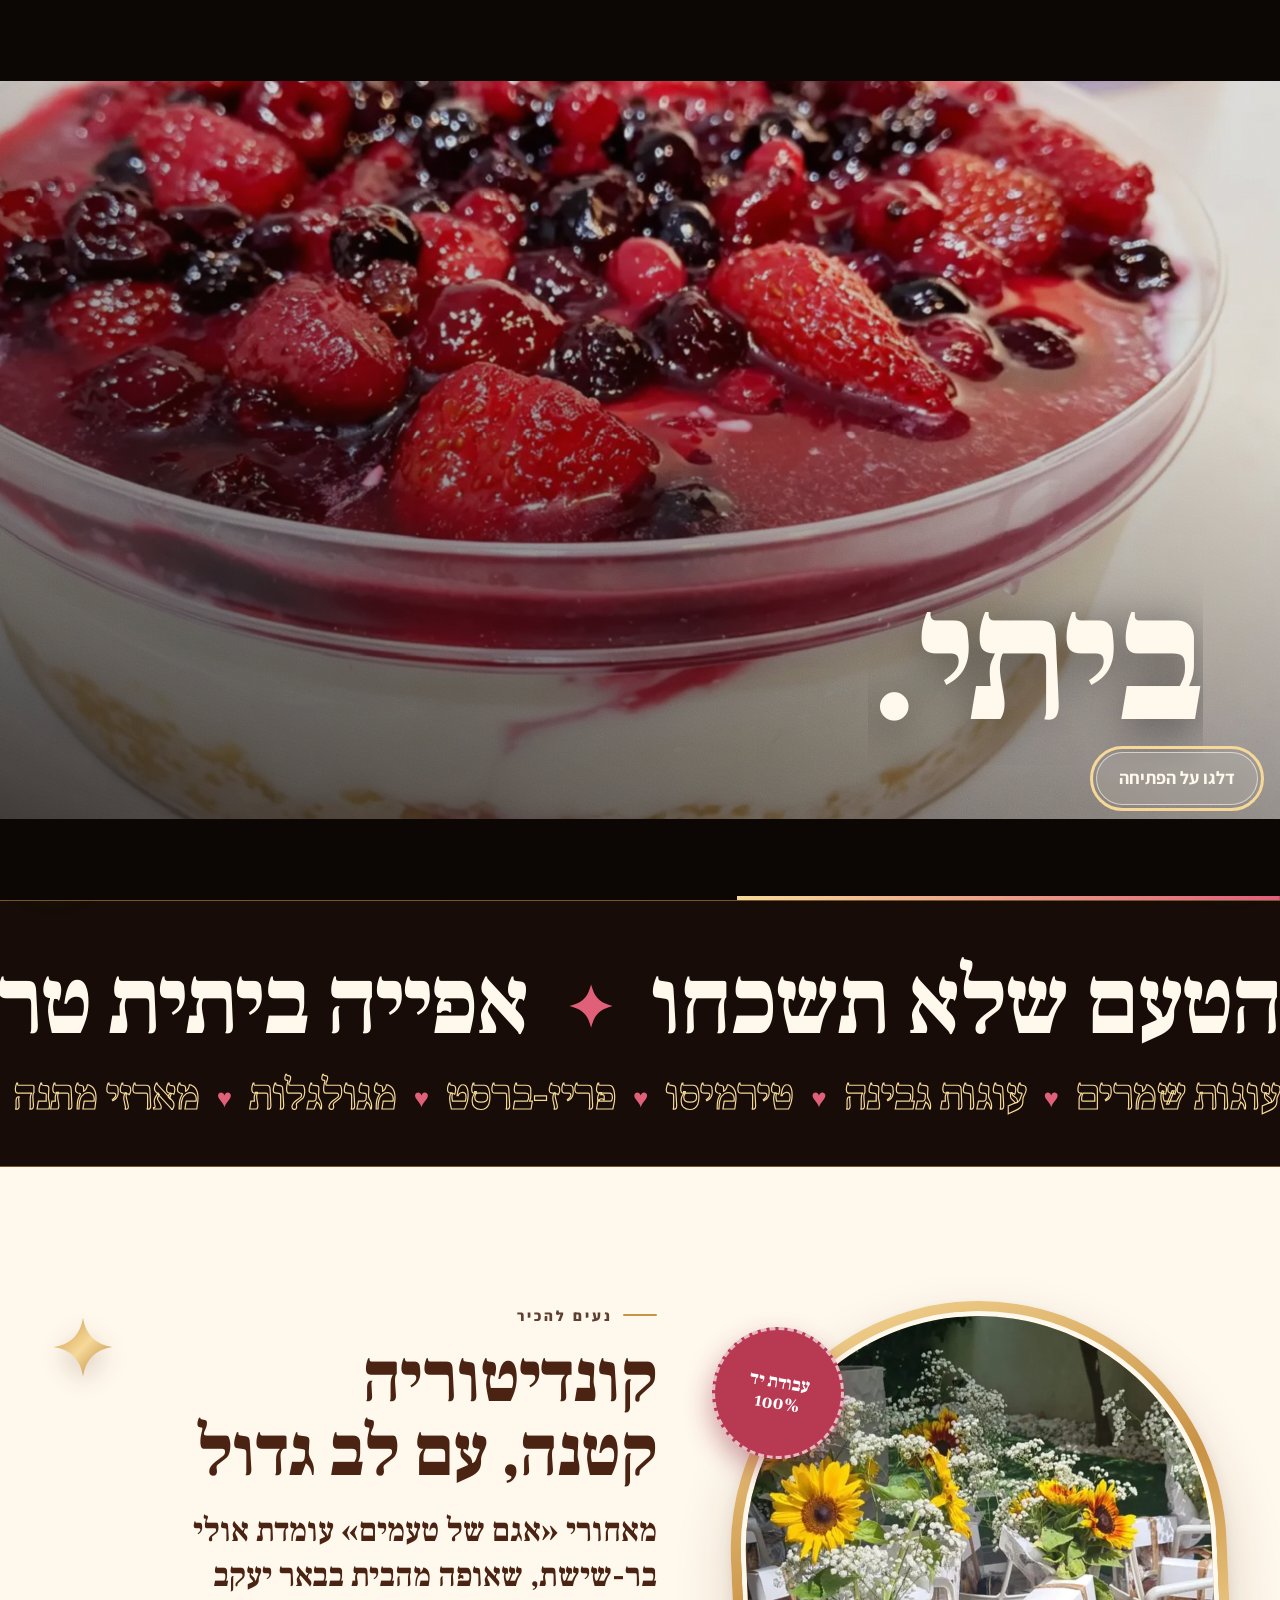
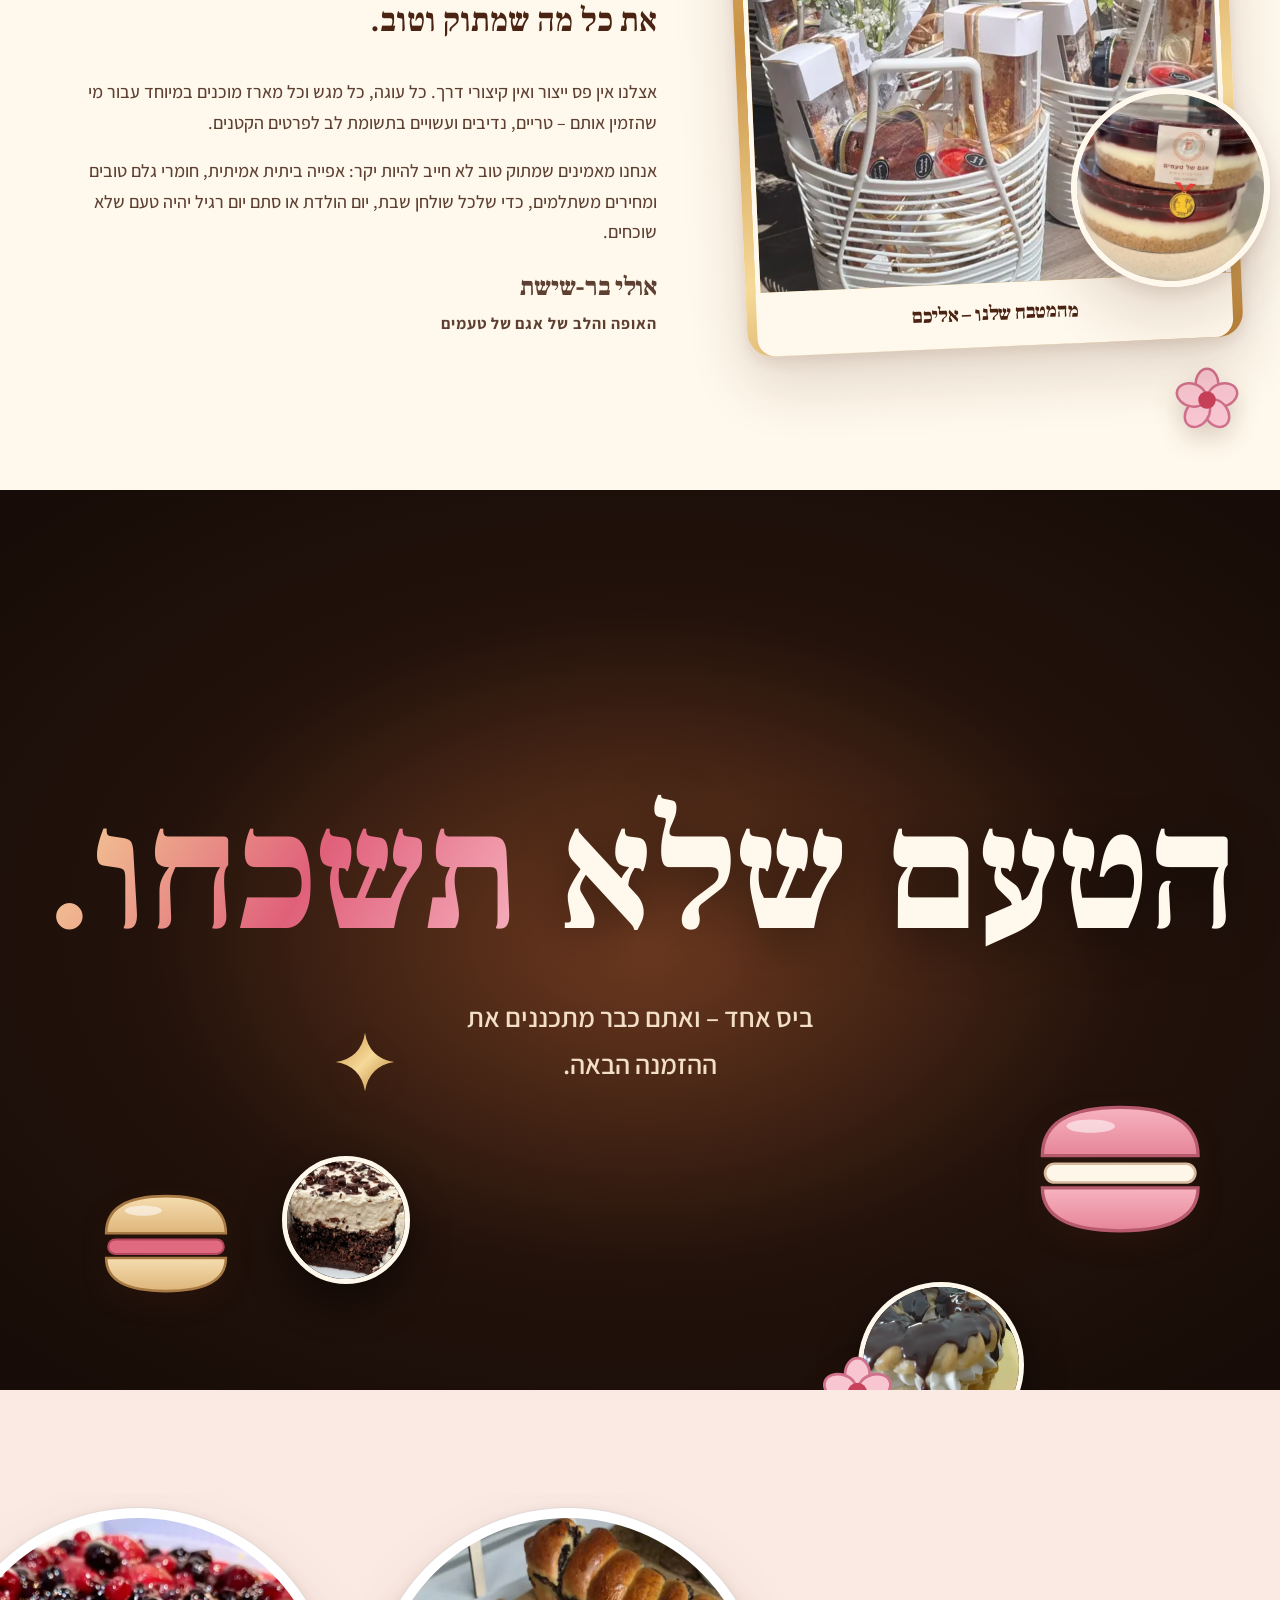
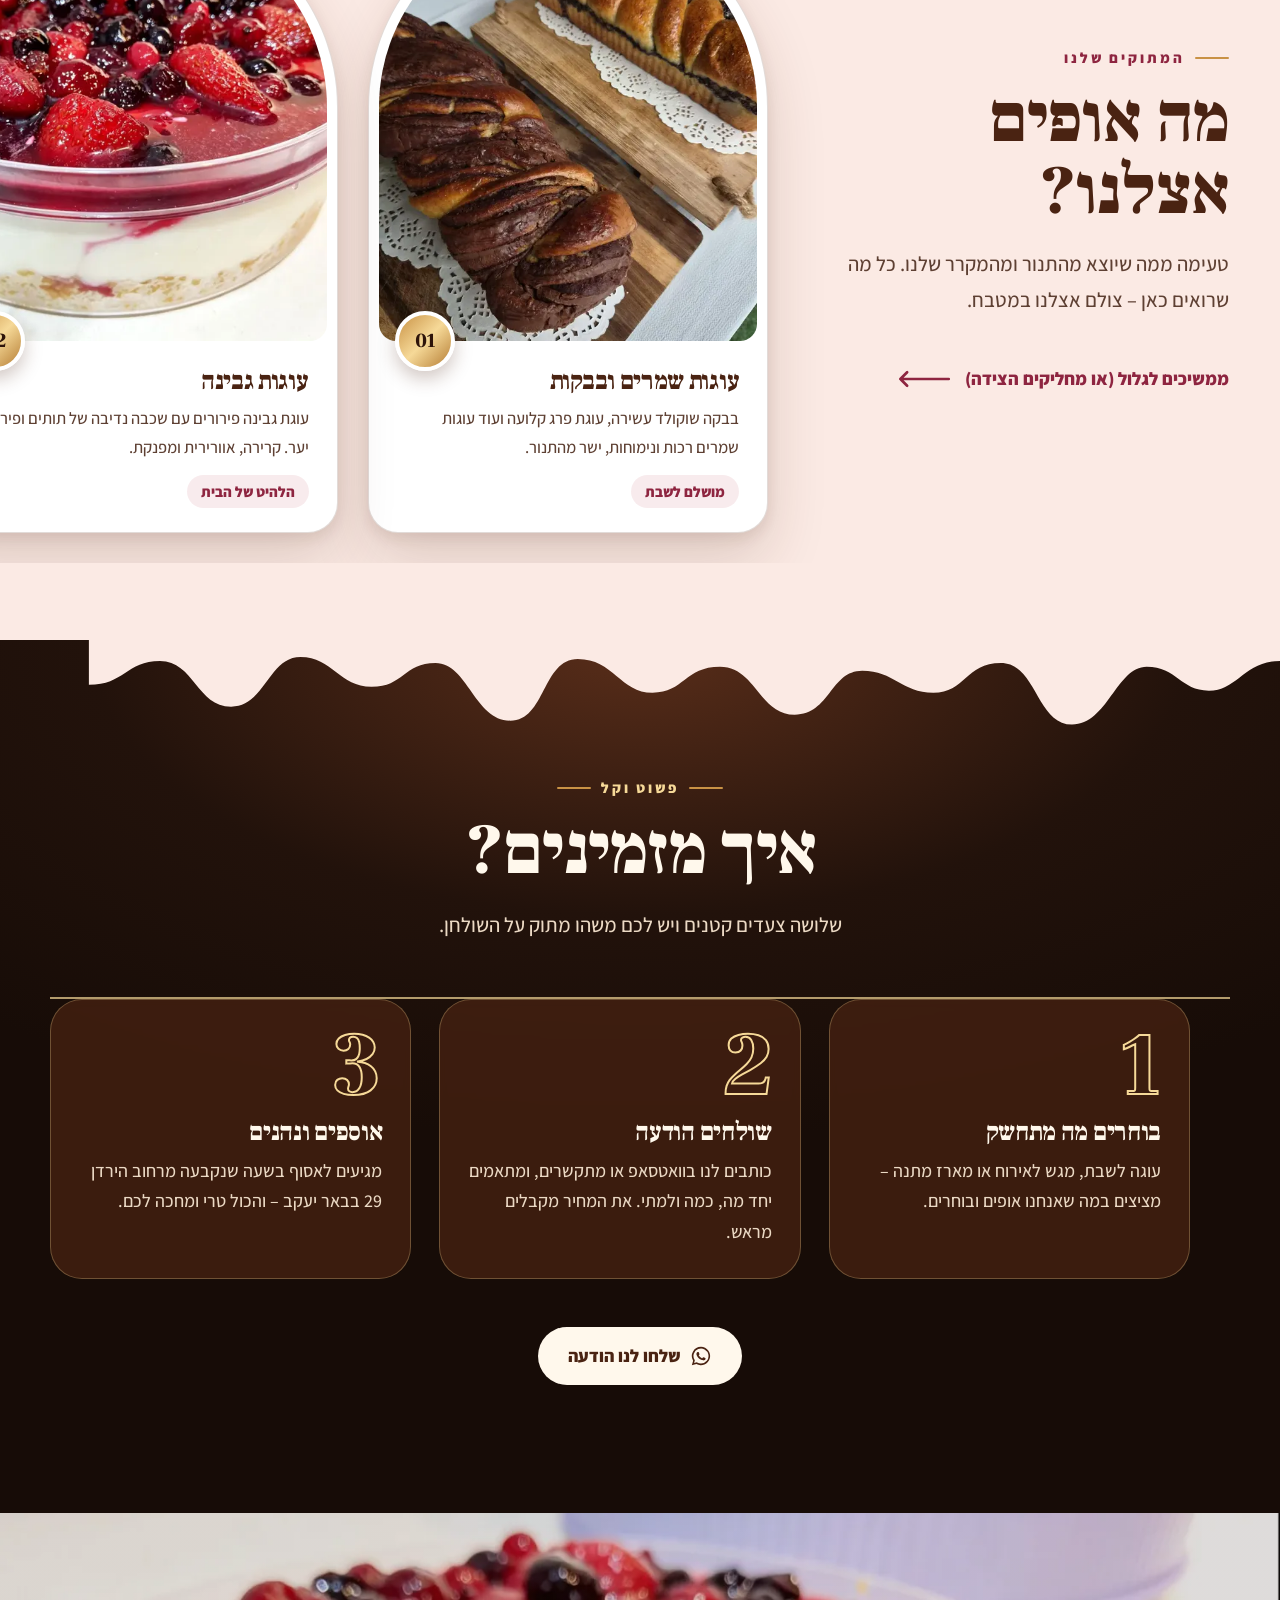
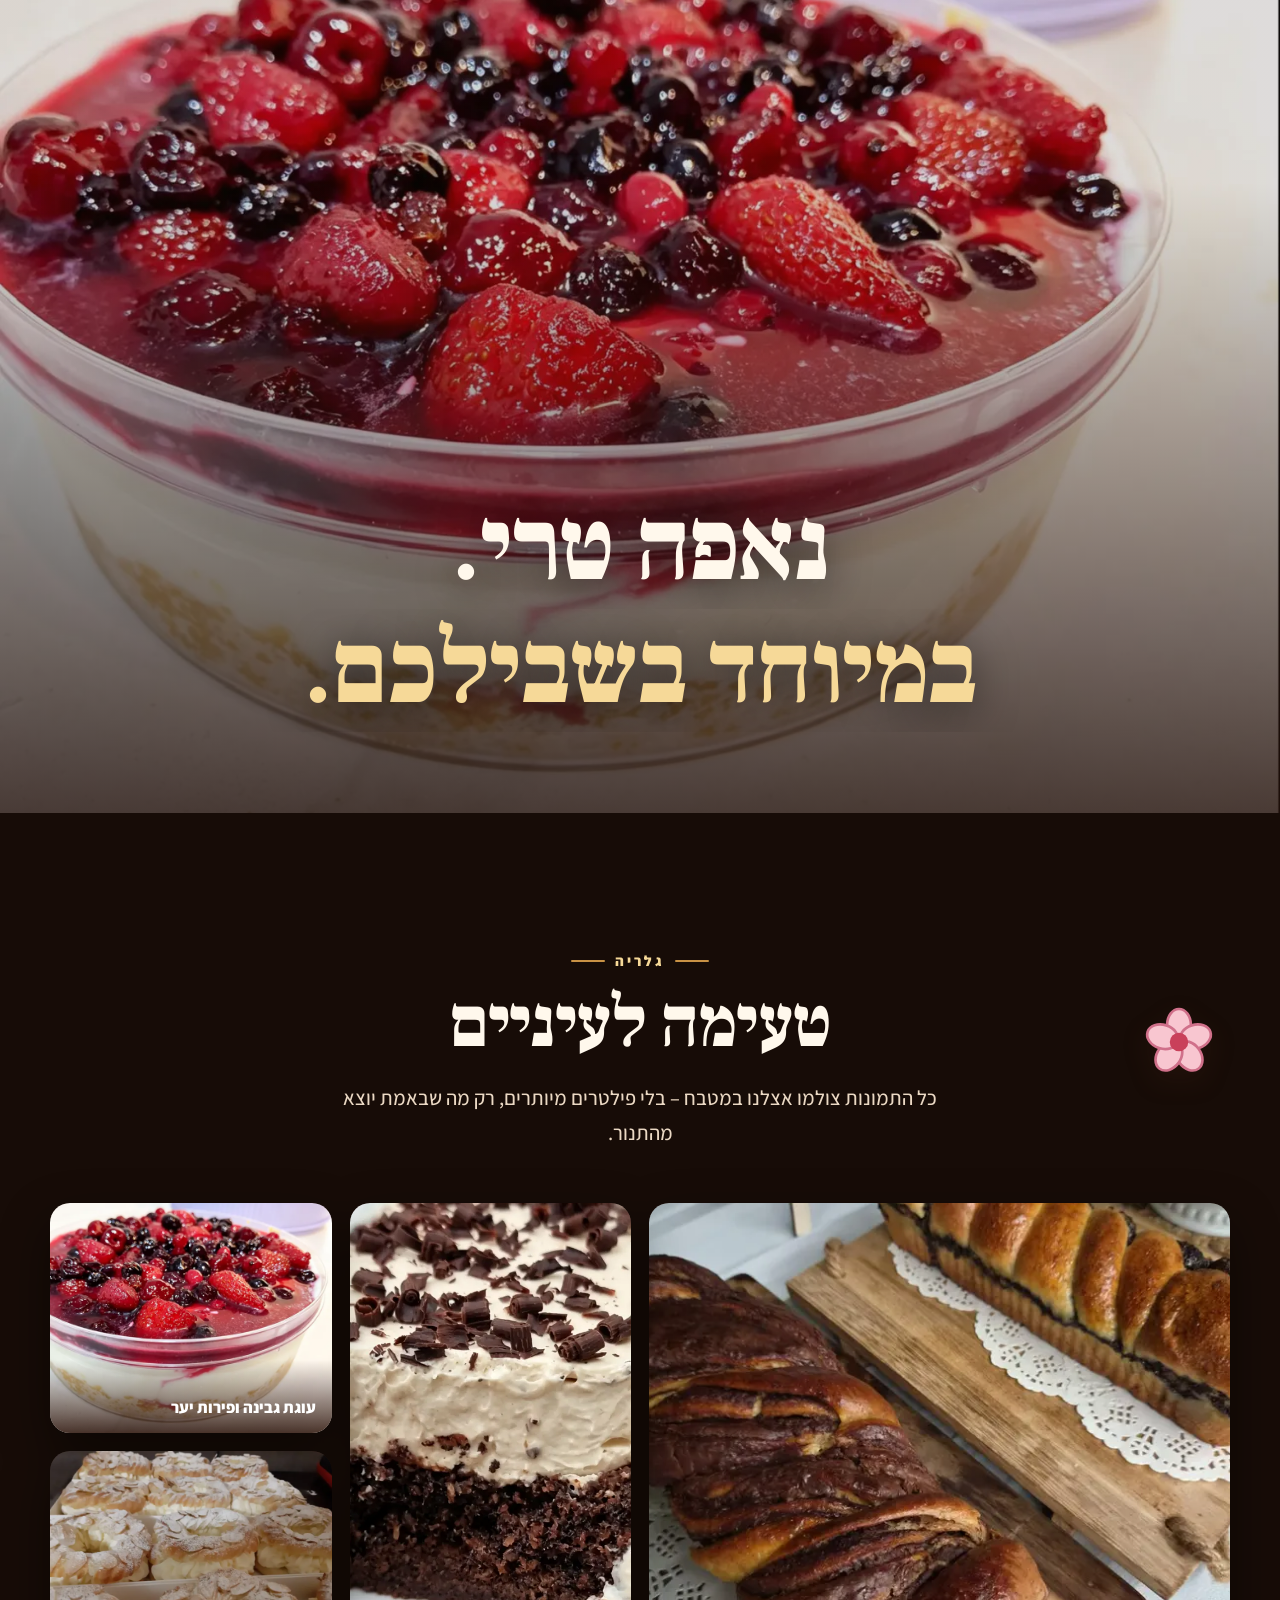
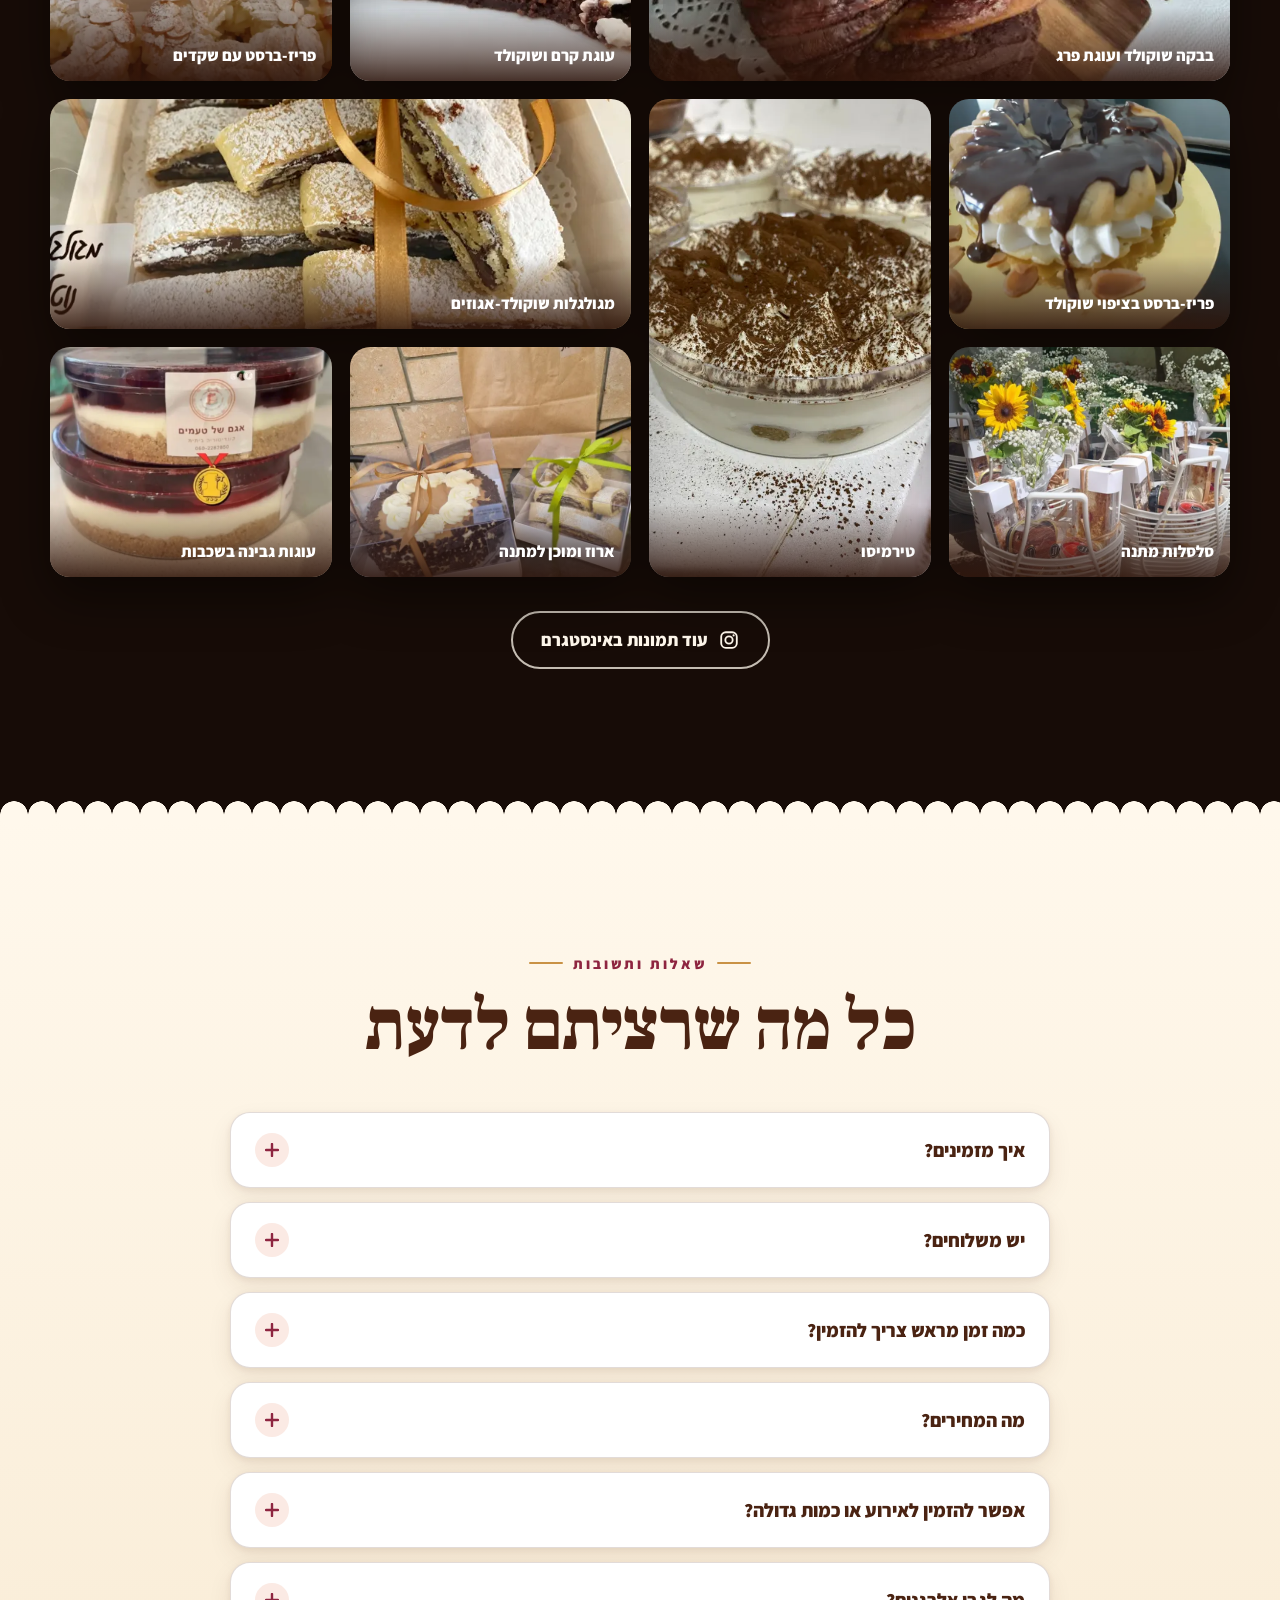
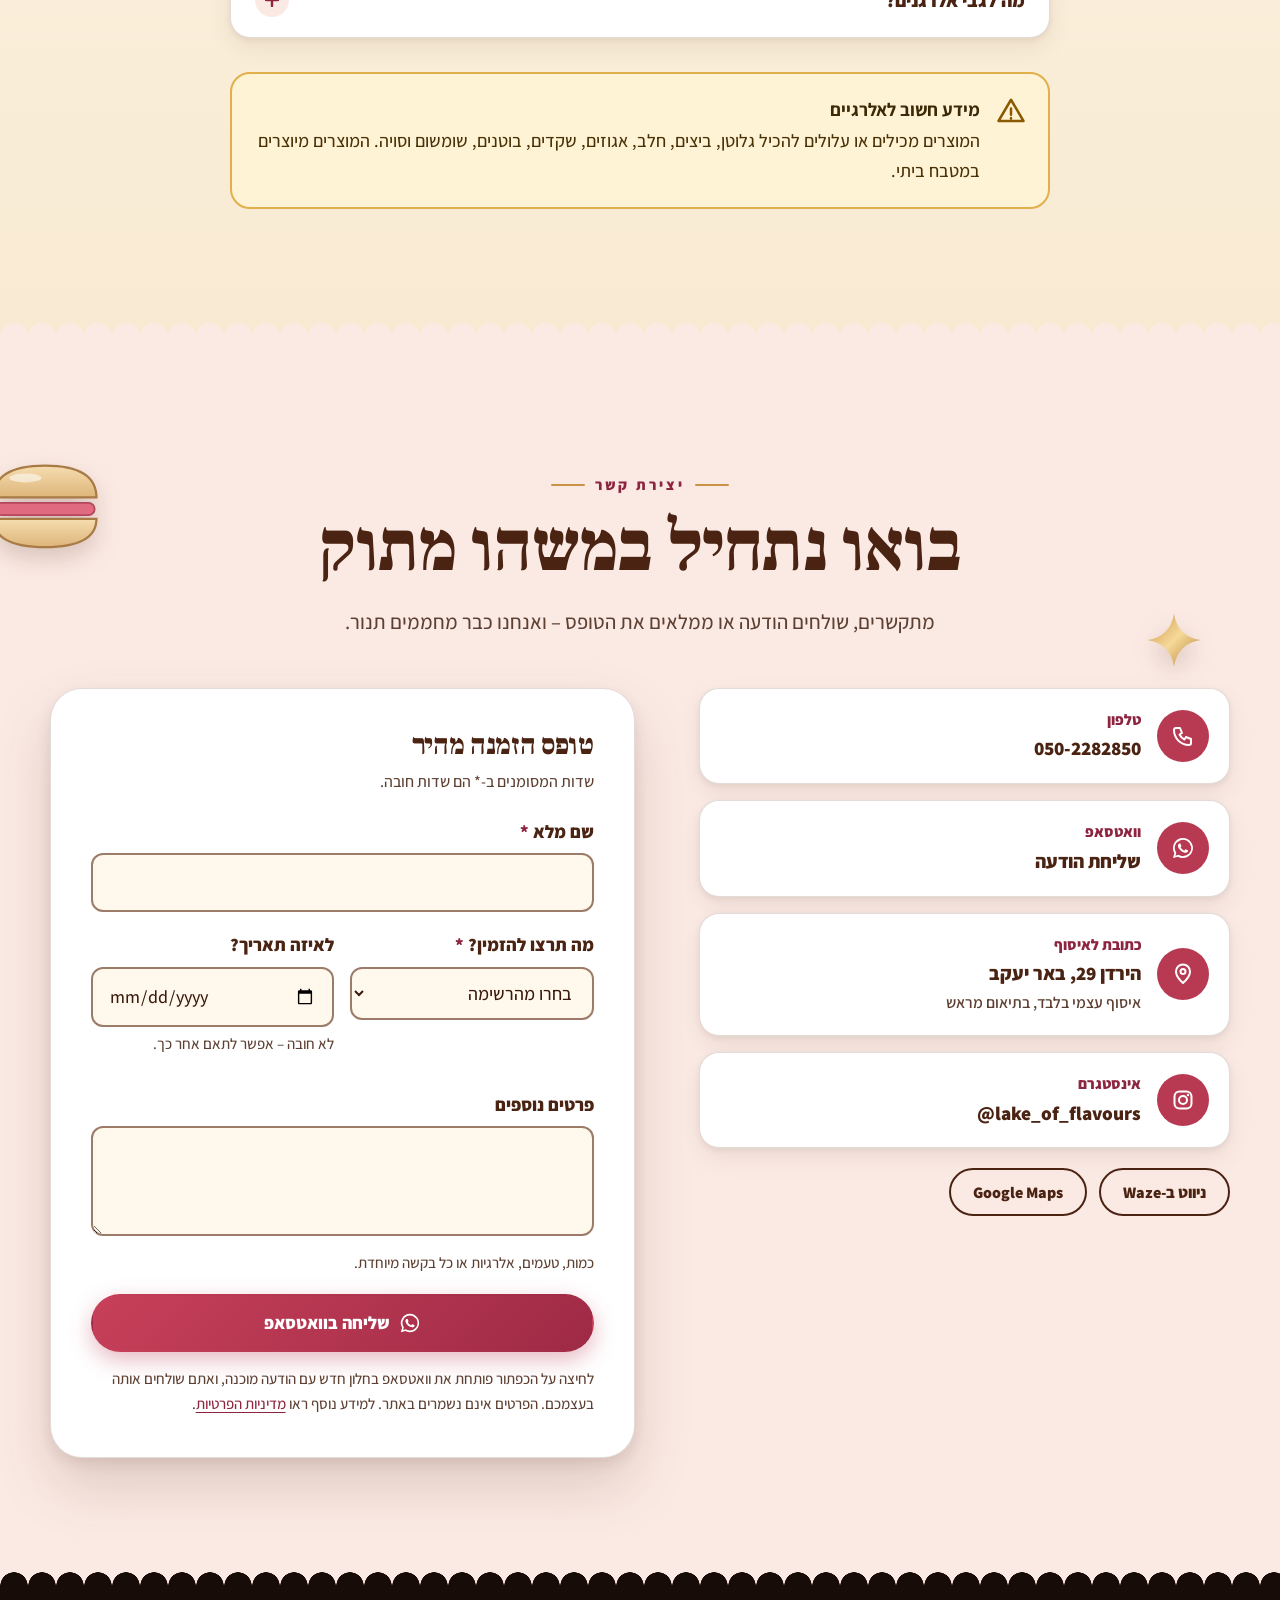
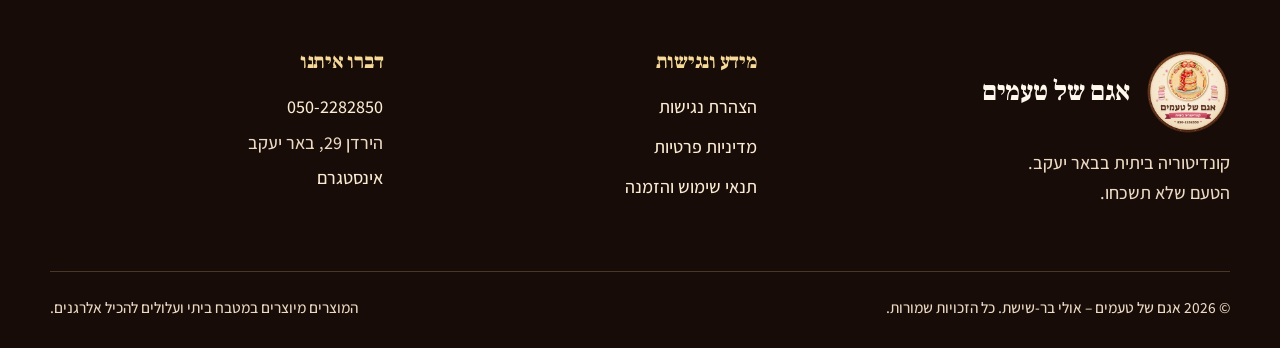
==== index.html @ dd344c94 "אתר אגם של טעמים – גרסה ראשונה Co-Authored-By: Claude Fable 5.2 <noreply@anthropic.com>" ====
<!doctype html>
<html lang="he" dir="rtl">
<head>
<meta charset="utf-8">
<meta name="viewport" content="width=device-width, initial-scale=1">
<title>אגם של טעמים | קונדיטוריה ביתית בבאר יעקב – הטעם שלא תשכחו</title>
<meta name="description" content="אגם של טעמים – קונדיטוריה ביתית בבאר יעקב. עוגות שמרים, עוגות גבינה, טירמיסו, פריז-ברסט, מגולגלות ומארזי מתנה בעבודת יד ובמחירים משתלמים. הזמנות: 050-2282850.">
<meta name="theme-color" content="#4A2312">
<link rel="icon" type="image/png" href="assets/img/logo-256.png">
<link rel="apple-touch-icon" href="assets/img/logo-256.png">
<meta property="og:type" content="website">
<meta property="og:locale" content="he_IL">
<meta property="og:title" content="אגם של טעמים | קונדיטוריה ביתית">
<meta property="og:description" content="הטעם שלא תשכחו. מאפים וקינוחים ביתיים בעבודת יד, באר יעקב.">
<meta property="og:image" content="assets/img/og.jpg">
<link rel="preload" href="assets/fonts/assistant-hebrew-wght-normal.woff2" as="font" type="font/woff2" crossorigin>
<link rel="preload" href="assets/fonts/frank-ruhl-libre-hebrew-wght-normal.woff2" as="font" type="font/woff2" crossorigin>
<link rel="preload" href="assets/gallery/1.webp" as="image" type="image/webp">
<link rel="stylesheet" href="css/style.css">
<script>
/* מפעיל את הפתיחה רק אם אין העדפה להפחתת תנועה ורק פעם אחת בכל ביקור */
(function(){var d=document.documentElement;d.classList.add('js');try{
  var p=JSON.parse(localStorage.getItem('agam-a11y')||'{}');
  var reduce=matchMedia('(prefers-reduced-motion: reduce)').matches||p.nomotion;
  if(!reduce&&!sessionStorage.getItem('agam-intro'))d.classList.add('intro-on');
}catch(e){}})();
</script>
<script type="application/ld+json">
{"@context":"https://schema.org","@type":"Bakery","name":"אגם של טעמים","description":"קונדיטוריה ביתית בבאר יעקב",
"telephone":"+972-50-228-2850","image":"assets/img/og.jpg",
"address":{"@type":"PostalAddress","streetAddress":"הירדן 29","addressLocality":"באר יעקב","addressCountry":"IL"},
"sameAs":["https://www.instagram.com/lake_of_flavours/"]}
</script>
</head>
<body>

<!-- ספריית איורים -->
<svg width="0" height="0" style="position:absolute" aria-hidden="true" focusable="false">
  <defs>
    <linearGradient id="g-gold" x1="0" y1="0" x2="1" y2="1"><stop offset="0" stop-color="#C99245"/><stop offset=".5" stop-color="#F6D998"/><stop offset="1" stop-color="#B57D34"/></linearGradient>
    <linearGradient id="g-pink" x1="0" y1="0" x2="0" y2="1"><stop offset="0" stop-color="#F7B3C0"/><stop offset="1" stop-color="#E58598"/></linearGradient>
    <linearGradient id="g-beige" x1="0" y1="0" x2="0" y2="1"><stop offset="0" stop-color="#F6DDB0"/><stop offset="1" stop-color="#DDB57A"/></linearGradient>
    <symbol id="mac-pink" viewBox="-62 -50 124 100">
      <path d="M-58 14H58Q58 46 0 46-58 46-58 14Z" fill="url(#g-pink)" stroke="#B85A6E" stroke-width="2.5"/>
      <rect x="-56" y="-4" width="112" height="14" rx="7" fill="#FFF6EA" stroke="#D8B9A0" stroke-width="2"/>
      <path d="M-58-10Q-58-46 0-46 58-46 58-10Z" fill="url(#g-pink)" stroke="#B85A6E" stroke-width="2.5"/>
      <ellipse cx="-22" cy="-32" rx="18" ry="5" fill="#fff" opacity=".55"/>
    </symbol>
    <symbol id="mac-beige" viewBox="-62 -50 124 100">
      <path d="M-58 14H58Q58 46 0 46-58 46-58 14Z" fill="url(#g-beige)" stroke="#A97B44" stroke-width="2.5"/>
      <rect x="-56" y="-4" width="112" height="14" rx="7" fill="#E06A80" stroke="#B4475D" stroke-width="2"/>
      <path d="M-58-10Q-58-46 0-46 58-46 58-10Z" fill="url(#g-beige)" stroke="#A97B44" stroke-width="2.5"/>
      <ellipse cx="-22" cy="-32" rx="18" ry="5" fill="#fff" opacity=".55"/>
    </symbol>
    <symbol id="spark" viewBox="-24 -24 48 48"><path d="M0-22Q3-3 22 0 3 3 0 22-3 3-22 0-3-3 0-22Z" fill="url(#g-gold)"/></symbol>
    <symbol id="flower" viewBox="-28 -28 56 56">
      <g fill="#F8C6D0" stroke="#D0708A" stroke-width="2">
        <ellipse cy="-13" rx="9" ry="12"/><ellipse cy="-13" rx="9" ry="12" transform="rotate(72)"/><ellipse cy="-13" rx="9" ry="12" transform="rotate(144)"/><ellipse cy="-13" rx="9" ry="12" transform="rotate(216)"/><ellipse cy="-13" rx="9" ry="12" transform="rotate(288)"/>
      </g><circle r="7" fill="#C9405A"/>
    </symbol>
    <symbol id="i-heart" viewBox="0 0 24 24"><path d="M12 21s-8-5.3-8-11a4.5 4.5 0 0 1 8-2.8A4.5 4.5 0 0 1 20 10c0 5.700-8 11-8 11Z"/></symbol>
    <symbol id="i-wa" viewBox="0 0 24 24"><path fill="currentColor" d="M12 2a10 10 0 0 0-8.600 15.100L2 22l5-1.300A10 10 0 1 0 12 2Zm0 18.200a8.200 8.200 0 0 1-4.200-1.150l-.3-.18-3 .78.800-2.900-.2-.3A8.200 8.200 0 1 1 12 20.200Zm4.500-6.100c-.25-.12-1.460-.72-1.690-.8-.230-.080-.390-.120-.560.130-.160.240-.640.800-.780.960-.140.170-.290.190-.530.060a6.700 6.700 0 0 1-3.330-2.910c-.250-.430.250-.400.720-1.330.080-.170.040-.310-.020-.430-.060-.120-.560-1.340-.760-1.830-.200-.480-.400-.420-.560-.420h-.470c-.170 0-.430.060-.660.310-.220.240-.860.840-.860 2.050 0 1.200.880 2.370 1 2.540.130.160 1.740 2.650 4.200 3.710 1.560.680 2.180.740 2.960.620.480-.070 1.460-.600 1.670-1.170.200-.580.200-1.070.140-1.170-.060-.110-.220-.170-.470-.300Z"/></symbol>
    <symbol id="i-pin" viewBox="0 0 24 24"><path fill="none" stroke="currentColor" stroke-width="2" stroke-linecap="round" stroke-linejoin="round" d="M12 21s7-6.200 7-11.500A7 7 0 0 0 5 9.500C5 14.800 12 21 12 21Z"/><circle cx="12" cy="9.500" r="2.500" fill="none" stroke="currentColor" stroke-width="2"/></symbol>
    <symbol id="i-phone" viewBox="0 0 24 24"><path fill="none" stroke="currentColor" stroke-width="2" stroke-linecap="round" stroke-linejoin="round" d="M5 4h4l2 5-2.500 1.500a11 11 0 0 0 5 5L15 13l5 2v4a2 2 0 0 1-2 2A15 15 0 0 1 3 6a2 2 0 0 1 2-2Z"/></symbol>
    <symbol id="i-bag" viewBox="0 0 24 24"><path fill="none" stroke="currentColor" stroke-width="2" stroke-linecap="round" stroke-linejoin="round" d="M5 8h14l-1 12H6L5 8Zm4 0V6a3 3 0 0 1 6 0v2"/></symbol>
    <symbol id="i-clock" viewBox="0 0 24 24"><circle cx="12" cy="12" r="9" fill="none" stroke="currentColor" stroke-width="2"/><path d="M12 7v5l3 2" fill="none" stroke="currentColor" stroke-width="2" stroke-linecap="round"/></symbol>
    <symbol id="i-insta" viewBox="0 0 24 24"><rect x="3.500" y="3.500" width="17" height="17" rx="5" fill="none" stroke="currentColor" stroke-width="2"/><circle cx="12" cy="12" r="4" fill="none" stroke="currentColor" stroke-width="2"/><circle cx="17" cy="7" r="1.200" fill="currentColor"/></symbol>
    <symbol id="i-warn" viewBox="0 0 24 24"><path fill="none" stroke="currentColor" stroke-width="2" stroke-linecap="round" stroke-linejoin="round" d="M12 3 2 20h20L12 3Zm0 7v5m0 2.500v.500"/></symbol>

    <!-- אייקוני מוצרים -->
    <symbol id="p-babka" viewBox="0 0 64 64"><g stroke="#4A2312" stroke-width="2.200" stroke-linejoin="round" stroke-linecap="round">
      <path d="M8 40c0-12 8-20 24-20s24 8 24 20v6H8v-6Z" fill="#DDA45F"/>
      <path d="M16 24c4 6 2 14 8 22M28 20c5 7 2 16 8 26M41 21c4 6 3 15 8 25" fill="none" stroke="#6E3A20" stroke-width="4"/>
      <rect x="6" y="44" width="52" height="8" rx="3" fill="#F7B3C0"/></g></symbol>
    <symbol id="p-cheese" viewBox="0 0 64 64"><g stroke="#4A2312" stroke-width="2.200" stroke-linejoin="round" stroke-linecap="round">
      <path d="M8 30h48v20a4 4 0 0 1-4 4H12a4 4 0 0 1-4-4V30Z" fill="#FFF6EA"/>
      <path d="M8 44h48v6a4 4 0 0 1-4 4H12a4 4 0 0 1-4-4v-6Z" fill="#DDA45F"/>
      <path d="M8 30c0-5 10-9 24-9s24 4 24 9c0 3-4 3-6 6s-5-2-8 1-6-1-10 1-7-3-10 0-6-2-8-2-6-3-6-6Z" fill="#C9405A"/>
      <circle cx="22" cy="20" r="5" fill="#E0607A"/><circle cx="34" cy="17" r="5" fill="#8E2540"/><circle cx="44" cy="21" r="4.500" fill="#E0607A"/></g></symbol>
    <symbol id="p-tira" viewBox="0 0 64 64"><g stroke="#4A2312" stroke-width="2.200" stroke-linejoin="round" stroke-linecap="round">
      <path d="M10 26h44l-4 26a3 3 0 0 1-3 2H17a3 3 0 0 1-3-2l-4-26Z" fill="#FFF6EA"/>
      <path d="M12.500 40h39l-1.500 10a3 3 0 0 1-3 4H17a3 3 0 0 1-3-2l-1.500-12Z" fill="#DDB57A"/>
      <path d="M8 26c3-8 6-4 9-10 3 6 6 2 8-4 3 6 5 2 7-6 2 8 4 4 7 6 2 6 5 2 8 4 3 6 6 2 9 10H8Z" fill="#8A4A2C"/></g></symbol>
    <symbol id="p-choux" viewBox="0 0 64 64"><g stroke="#4A2312" stroke-width="2.200" stroke-linejoin="round" stroke-linecap="round">
      <ellipse cx="32" cy="44" rx="25" ry="10" fill="#DDA45F"/>
      <path d="M8 38c3 4 5-2 8 2s5-2 8 2 5-2 8 2 5-2 8 2 5-2 8 2 5-4 8-2c0 6-11 9-24 9S8 44 8 38Z" fill="#FFF6EA"/>
      <path d="M7 34c0-9 11-15 25-15s25 6 25 15c0 5-11 8-25 8S7 39 7 34Z" fill="#E9B872"/>
      <ellipse cx="32" cy="31" rx="8" ry="3.500" fill="#B8823F"/>
      <path d="M15 28l5 2M24 23l4 3M40 23l-3 3M49 29l-5 2" stroke="#FFF6EA" stroke-width="3"/></g></symbol>
    <symbol id="p-roll" viewBox="0 0 64 64"><g stroke="#4A2312" stroke-width="2.200" stroke-linejoin="round" stroke-linecap="round">
      <rect x="6" y="24" width="52" height="22" rx="11" fill="#F6DDB0"/>
      <circle cx="17" cy="35" r="11" fill="#FFF6EA"/>
      <path d="M17 35m-7 0a7 7 0 1 1 7 7 4.500 4.500 0 1 1 0-9 2 2 0 0 1 0 4" fill="none" stroke="#6E3A20" stroke-width="3"/>
      <path d="M32 28h20M34 34h16" stroke="#fff" stroke-width="3" stroke-dasharray="1 5"/></g></symbol>
    <symbol id="p-gift" viewBox="0 0 64 64"><g stroke="#4A2312" stroke-width="2.200" stroke-linejoin="round" stroke-linecap="round">
      <rect x="10" y="28" width="44" height="26" rx="3" fill="#FFF6EA"/><rect x="7" y="20" width="50" height="10" rx="3" fill="#F7B3C0"/>
      <path d="M32 20v34" stroke="#C99245" stroke-width="5"/>
      <path d="M32 20c-4-10-16-10-14-3 1 4 9 3 14 3Zm0 0c4-10 16-10 14-3-1 4-9 3-14 3Z" fill="#E9B872"/></g></symbol>
  </defs>
</svg>

<a class="skip-link" href="#main">דילוג לתוכן הראשי</a>

<!-- ============ פתיחה קולנועית ============ -->
<div id="intro" role="region" aria-label="פתיחה מונפשת של האתר">
  <div class="in-half l" aria-hidden="true"></div>
  <div class="in-half r" aria-hidden="true"></div>
  <div class="intro-glow" aria-hidden="true"></div>
  <div class="in-kicker" aria-hidden="true"><span>קונדיטוריה ביתית · באר יעקב</span><i></i><span class="k2">מגישה</span></div>
  <div class="in-shots" aria-hidden="true">
    <div class="in-shot"><img src="assets/gallery/1.webp" alt="" width="1125" height="1500"><span class="in-word"><b>טרי.</b></span></div>
    <div class="in-shot"><img src="assets/gallery/3.webp" alt="" width="1500" height="1074"><span class="in-word"><b>ביתי.</b></span></div>
    <div class="in-shot"><img src="assets/gallery/6.webp" alt="" width="1125" height="1500"><span class="in-word"><b>בלתי נשכח.</b></span></div>
  </div>
  <div class="in-bars" aria-hidden="true"><i></i><i></i></div>
  <div class="intro-grain" aria-hidden="true"></div>
  <div class="intro-stage" aria-hidden="true">
    <div class="intro-emblem">
      <svg viewBox="-200 -200 400 400">
        <circle class="in-ring" r="158" fill="none" stroke="url(#g-gold)" stroke-width="5" transform="rotate(-90)"/>
        <circle class="in-dots" r="174" fill="none" stroke="#F6D998" stroke-width="4" stroke-linecap="round" stroke-dasharray="0 14.200" opacity=".85"/>
        <g class="in-sparks">
          <use href="#spark" x="-190" y="-150" width="34" height="34"/>
          <use href="#spark" x="160" y="-166" width="26" height="26"/>
          <use href="#spark" x="176" y="60" width="22" height="22"/>
          <use href="#spark" x="-204" y="40" width="20" height="20"/>
          <use href="#spark" x="-40" y="-212" width="18" height="18"/>
        </g>
        <g class="in-mac"><use href="#mac-pink" x="-236" y="96" width="84" height="68"/></g>
        <g class="in-mac"><use href="#mac-beige" x="-228" y="46" width="76" height="62"/></g>
        <g class="in-mac"><use href="#mac-beige" x="152" y="96" width="84" height="68"/></g>
        <g class="in-mac"><use href="#mac-pink" x="154" y="46" width="76" height="62"/></g>
        <g class="in-flower"><use href="#flower" x="-150" y="150" width="34" height="34"/></g>
        <g class="in-flower"><use href="#flower" x="118" y="150" width="34" height="34"/></g>
      </svg>
      <div class="intro-cake"><img src="assets/img/cake.webp" alt="" width="900" height="900"></div>
    </div>
    <p class="intro-title"><span class="w">אגם</span> <span class="w">של</span> <span class="w">טעמים</span></p>
    <div class="intro-ribbon hero-ribbon-wrap"><span class="hero-ribbon">קונדיטוריה ביתית</span></div>
    <p class="intro-tag">הטעם שלא תשכחו</p>
  </div>
  <button type="button" class="intro-skip" id="introSkip">דלגו על הפתיחה</button>
  <div class="intro-bar" aria-hidden="true"></div>
</div>

<div id="page">
<div class="scroll-progress" aria-hidden="true"></div>
<header class="site-header" id="top">
  <div class="wrap">
    <a class="brand" href="#top" aria-label="אגם של טעמים – לראש העמוד">
      <img src="assets/img/logo-256.png" alt="" width="54" height="54">
      <span class="brand-name">אגם של טעמים<small>קונדיטוריה ביתית</small></span>
    </a>
    <button class="menu-toggle" type="button" aria-expanded="false" aria-controls="nav" aria-label="פתיחת תפריט"><span></span></button>
    <nav class="nav" id="nav" aria-label="ניווט ראשי">
      <ul>
        <li><a class="nav-link" href="#about">נעים להכיר</a></li>
        <li><a class="nav-link" href="#products">המתוקים שלנו</a></li>
        <li><a class="nav-link" href="#how">איך מזמינים</a></li>
        <li><a class="nav-link" href="#gallery">גלריה</a></li>
        <li><a class="nav-link" href="#faq">שאלות ותשובות</a></li>
        <li><a class="nav-link" href="#contact">יצירת קשר</a></li>
      </ul>
      <a class="btn btn-primary" href="https://wa.me/972502282850?text=%D7%94%D7%99%D7%99%2C%20%D7%90%D7%A9%D7%9E%D7%97%20%D7%9C%D7%94%D7%96%D7%9E%D7%99%D7%9F%20%D7%9E%D7%90%D7%92%D7%9D%20%D7%A9%D7%9C%20%D7%98%D7%A2%D7%9E%D7%99%D7%9D" target="_blank" rel="noopener">
        <svg aria-hidden="true"><use href="#i-wa"/></svg>הזמנה בוואטסאפ<span class="sr-only"> (נפתח בחלון חדש)</span>
      </a>
    </nav>
  </div>
</header>

<main id="main" tabindex="-1">

  <!-- ============ Hero ============ -->
  <section class="hero hero-v3" aria-labelledby="hero-title">
    <div class="hero-copy">
      <div class="hero-copy-in">
        <p class="hero-kicker"><svg aria-hidden="true"><use href="#i-heart"/></svg>נאפה באהבה בבאר יעקב</p>
        <h1 id="hero-title" aria-label="אגם של טעמים"><span class="line" aria-hidden="true"><span>אגם של</span></span><span class="line gold" aria-hidden="true"><span>טעמים</span></span></h1>
        <p class="hero-tagline"><span>קונדיטוריה ביתית</span><i aria-hidden="true"></i><span>הטעם שלא תשכחו</span></p>
        <p class="lead">עוגות שמרים, עוגות גבינה, טירמיסו, פחזניות ומארזי מתנה – הכול נאפה בבית, בעבודת יד, ובמחירים משתלמים במיוחד.</p>
        <div class="hero-cta">
          <a class="btn btn-primary" href="#contact">להזמנה מתוקה</a>
          <a class="btn btn-ghost" href="#products">מה אופים אצלנו?</a>
        </div>
        <ul class="hero-meta">
          <li><svg aria-hidden="true"><use href="#i-pin"/></svg>הירדן 29, באר יעקב</li>
          <li><svg aria-hidden="true"><use href="#i-bag"/></svg>איסוף עצמי</li>
          <li><svg aria-hidden="true"><use href="#i-clock"/></svg>בהזמנה מראש</li>
        </ul>
      </div>
    </div>
    <div class="hero-media">
      <div class="slides">
        <div class="slide is-on"><img src="assets/gallery/1.webp" alt="" width="1125" height="1500" fetchpriority="high"></div>
        <div class="slide"><img src="assets/gallery/6.webp" alt="" width="1125" height="1500" loading="lazy"></div>
        <div class="slide"><img src="assets/gallery/2.webp" alt="" width="1219" height="1500" loading="lazy"></div>
        <div class="slide"><img src="assets/gallery/8.webp" alt="" width="1396" height="1500" loading="lazy"></div>
      </div>
      <div class="slide-ui">
        <span class="slide-count" aria-hidden="true"><b id="slideNum">01</b> / 04</span>
        <button type="button" class="slide-toggle" id="slideToggle" aria-pressed="false" aria-label="עצירת חילוף התמונות">
          <svg viewBox="0 0 24 24" aria-hidden="true"><path class="ic-pause" d="M8 5v14M16 5v14" stroke="currentColor" stroke-width="3" stroke-linecap="round"/><path class="ic-play" d="M8 5l11 7-11 7z" fill="currentColor"/></svg>
        </button>
      </div>
    </div>
    <div class="hero-badge" aria-hidden="true">
      <svg viewBox="-100 -100 200 200"><circle r="92" fill="none" stroke="#F6D998" stroke-width="3" stroke-linecap="round" stroke-dasharray="0 12"/><circle r="99" fill="none" stroke="#C99245" stroke-width="1.500"/></svg>
      <img src="assets/img/logo-256.png" alt="" width="256" height="256">
    </div>
    <a class="scroll-cue" href="#about"><i aria-hidden="true"></i>גללו למטה</a>
  </section>

  <div class="marquee">
    <ul class="sr-only">
      <li>הטעם שלא תשכחו</li><li>אפייה ביתית טרייה</li><li>מחירים משתלמים</li><li>נאפה במיוחד בשבילכם</li>
    </ul>
    <div class="mq-row mq-a" aria-hidden="true"><span>הטעם שלא תשכחו <i>✦</i> אפייה ביתית טרייה <i>✦</i> מחירים משתלמים <i>✦</i> נאפה במיוחד בשבילכם <i>✦</i> </span></div>
    <div class="mq-row mq-b" aria-hidden="true"><span>עוגות שמרים <i>♥</i> עוגות גבינה <i>♥</i> טירמיסו <i>♥</i> פריז-ברסט <i>♥</i> מגולגלות <i>♥</i> מארזי מתנה <i>♥</i> </span></div>
  </div>

  <!-- ============ אודות ============ -->
  <section class="section" id="about" aria-labelledby="about-title">
    <span class="deco ab1" data-speed="-1.2" data-rot="160" aria-hidden="true"><svg viewBox="-24 -24 48 48"><use href="#spark" x="-24" y="-24" width="48" height="48"/></svg></span><span class="deco ab2" data-speed="-.8" data-rot="-120" aria-hidden="true"><svg viewBox="-28 -28 56 56"><use href="#flower" x="-28" y="-28" width="56" height="56"/></svg></span>
    <div class="wrap about-grid">
      <div class="about-art" data-reveal="left">
        <figure class="about-card" style="margin:0">
          <img src="assets/gallery/8-m.webp" alt="סלסלות מתנה לבנות עם מאפים ארוזים וזרי חמניות" width="735" height="800" loading="lazy" decoding="async">
          <figcaption>מהמטבח שלנו – אליכם</figcaption>
        </figure>
        <div class="about-mini"><img src="assets/gallery/10-m.webp" alt="" width="800" height="761" loading="lazy" decoding="async"></div>
        <div class="about-badge" aria-hidden="true">עבודת יד<br>100%</div>
      </div>
      <div class="about-text" data-reveal="right">
        <p class="eyebrow">נעים להכיר</p>
        <h2 class="section-title" id="about-title">קונדיטוריה קטנה, עם לב גדול</h2>
        <p class="lead">מאחורי «אגם של טעמים» עומדת אולי בר-שישת, שאופה מהבית בבאר יעקב את כל מה שמתוק וטוב.</p>
        <p>אצלנו אין פס ייצור ואין קיצורי דרך. כל עוגה, כל מגש וכל מארז מוכנים במיוחד עבור מי שהזמין אותם – טריים, נדיבים ועשויים בתשומת לב לפרטים הקטנים.</p>
        <p>אנחנו מאמינים שמתוק טוב לא חייב להיות יקר: אפייה ביתית אמיתית, חומרי גלם טובים ומחירים משתלמים, כדי שלכל שולחן שבת, יום הולדת או סתם יום רגיל יהיה טעם שלא שוכחים.</p>
        <p class="signature">אולי בר-שישת<small>האופה והלב של אגם של טעמים</small></p>
      </div>
    </div>
  </section>

  <!-- ============ הצהרה ============ -->
  <section class="statement on-dark" aria-labelledby="statement-title">
    <div class="statement-inner">
      <span class="deco st-d st-p p1" data-speed="-1.9" data-rot="-14" aria-hidden="true"><img src="assets/gallery/5-m.webp" alt="" width="800" height="600" loading="lazy" decoding="async"></span><span class="deco st-d st-p p2" data-speed="-1.2" data-rot="12" aria-hidden="true"><img src="assets/gallery/2-m.webp" alt="" width="650" height="800" loading="lazy" decoding="async"></span><span class="deco st-d st-p p3" data-speed="-2.4" data-rot="10" aria-hidden="true"><img src="assets/gallery/7-m.webp" alt="" width="800" height="571" loading="lazy" decoding="async"></span><span class="deco st-d st-p p4" data-speed="-1.5" data-rot="-10" aria-hidden="true"><img src="assets/gallery/4-m.webp" alt="" width="800" height="600" loading="lazy" decoding="async"></span>
      <span class="deco st-d d1" data-speed="-1.4" data-rot="80" aria-hidden="true"><svg viewBox="-62 -50 124 100"><use href="#mac-pink" x="-62" y="-50" width="124" height="100"/></svg></span><span class="deco st-d d2" data-speed="-.7" data-rot="-60" aria-hidden="true"><svg viewBox="-62 -50 124 100"><use href="#mac-beige" x="-62" y="-50" width="124" height="100"/></svg></span><span class="deco st-d d3" data-speed="-2" data-rot="200" aria-hidden="true"><svg viewBox="-28 -28 56 56"><use href="#flower" x="-28" y="-28" width="56" height="56"/></svg></span><span class="deco st-d d4" data-speed="-1" data-rot="120" aria-hidden="true"><svg viewBox="-24 -24 48 48"><use href="#spark" x="-24" y="-24" width="48" height="48"/></svg></span><span class="deco st-d d5" data-speed="-1.7" data-rot="-140" aria-hidden="true"><svg viewBox="-24 -24 48 48"><use href="#spark" x="-24" y="-24" width="48" height="48"/></svg></span><span class="deco st-d d6" data-speed="-.9" data-rot="90" aria-hidden="true"><svg viewBox="-28 -28 56 56"><use href="#flower" x="-28" y="-28" width="56" height="56"/></svg></span>
      <h2 class="statement-text" id="statement-title"><span class="sw">הטעם</span> <span class="sw">שלא</span> <span class="sw sw-gold">תשכחו.</span></h2>
      <p class="statement-sub">ביס אחד – ואתם כבר מתכננים את ההזמנה הבאה.</p>
    </div>
  </section>

  <!-- ============ מוצרים – מעבר אופקי ============ -->
  <section class="showcase" id="products" aria-labelledby="products-title">
    <div class="hs" id="hs" tabindex="0" role="region" aria-label="המוצרים שלנו – ניתן לגלול לצדדים">
      <ul class="hs-track">
        <li class="panel-intro">
          <p class="eyebrow">המתוקים שלנו</p>
          <h2 class="section-title" id="products-title">מה אופים אצלנו?</h2>
          <p class="lead">טעימה ממה שיוצא מהתנור ומהמקרר שלנו. כל מה שרואים כאן – צולם אצלנו במטבח.</p>
          <p class="hs-hint" aria-hidden="true"><span>ממשיכים לגלול</span><svg viewBox="0 0 48 16"><path d="M46 8H3m6-6L3 8l6 6" fill="none" stroke="currentColor" stroke-width="2.4" stroke-linecap="round" stroke-linejoin="round"/></svg></p>
        </li>
        <li class="panel">
          <figure class="panel-img"><img src="assets/gallery/1-m.webp" alt="בבקה שוקולד קלועה ולצידה עוגת שמרים פרג על קרשי עץ" width="600" height="800" loading="lazy" decoding="async"></figure>
          <div class="panel-body">
            <span class="panel-num" aria-hidden="true">01</span>
            <h3>עוגות שמרים ובבקות</h3>
            <p>בבקה שוקולד עשירה, עוגת פרג קלועה ועוד עוגות שמרים רכות ונימוחות, ישר מהתנור.</p>
            <span class="tag">מושלם לשבת</span>
          </div>
        </li>
        <li class="panel">
          <figure class="panel-img"><img src="assets/gallery/3-m.webp" alt="עוגת גבינה פירורים בקופסה שקופה, מכוסה תותים ופירות יער" width="800" height="573" loading="lazy" decoding="async"></figure>
          <div class="panel-body">
            <span class="panel-num" aria-hidden="true">02</span>
            <h3>עוגות גבינה</h3>
            <p>עוגת גבינה פירורים עם שכבה נדיבה של תותים ופירות יער. קרירה, אוורירית ומפנקת.</p>
            <span class="tag">הלהיט של הבית</span>
          </div>
        </li>
        <li class="panel">
          <figure class="panel-img"><img src="assets/gallery/2-m.webp" alt="פרוסת עוגה עם בסיס שוקולד כהה, שכבת קרם בהיר ותלתלי שוקולד" width="650" height="800" loading="lazy" decoding="async"></figure>
          <div class="panel-body">
            <span class="panel-num" aria-hidden="true">03</span>
            <h3>עוגות קרם ושוקולד</h3>
            <p>בסיס שוקולד עסיסי, שכבת קרם גבוהה ותלתלי שוקולד מלמעלה. ביס אחד וזהו.</p>
            <span class="tag">לאוהבי שוקולד</span>
          </div>
        </li>
        <li class="panel">
          <figure class="panel-img"><img src="assets/gallery/6-m.webp" alt="טירמיסו בקופסה שקופה עם שפיצים של קרם ופיזור קקאו" width="600" height="800" loading="lazy" decoding="async"></figure>
          <div class="panel-body">
            <span class="panel-num" aria-hidden="true">04</span>
            <h3>טירמיסו</h3>
            <p>שכבות של קרם עשיר וביסקוויטים, עם פיזור נדיב של קקאו. מגיע בקופסה, מוכן להגשה.</p>
            <span class="tag">קלאסיקה איטלקית</span>
          </div>
        </li>
        <li class="panel">
          <figure class="panel-img"><img src="assets/gallery/4-m.webp" alt="מגש של טבעות פריז-ברסט במילוי קרם, עם שקדים פרוסים ואבקת סוכר" width="800" height="600" loading="lazy" decoding="async"></figure>
          <div class="panel-body">
            <span class="panel-num" aria-hidden="true">05</span>
            <h3>פריז-ברסט ופחזניות</h3>
            <p>טבעות פחזנית במילוי קרם, עם שקדים פרוסים ואבקת סוכר – או בציפוי שוקולד מבריק.</p>
            <span class="tag">כמו בפריז</span>
          </div>
        </li>
        <li class="panel">
          <figure class="panel-img"><img src="assets/gallery/7-m.webp" alt="מארז מגולגלות במילוי שוקולד עם אבקת סוכר, קשור בסרט זהב" width="800" height="571" loading="lazy" decoding="async"></figure>
          <div class="panel-body">
            <span class="panel-num" aria-hidden="true">06</span>
            <h3>מגולגלות ועוגיות</h3>
            <p>מגולגלות במילוי שוקולד-אגוזים ועוגיות ביתיות. מושלמות ליד הקפה, לאירוח או לכיבוד.</p>
            <span class="tag">נעלמות מהמגש</span>
          </div>
        </li>
        <li class="panel">
          <figure class="panel-img"><img src="assets/gallery/8-m.webp" alt="סלסלות מתנה לבנות עם מאפים ארוזים וזרי חמניות" width="735" height="800" loading="lazy" decoding="async"></figure>
          <div class="panel-body">
            <span class="panel-num" aria-hidden="true">07</span>
            <h3>מארזים וסלסלות מתנה</h3>
            <p>מארזים קשורים בסרט וסלסלות מפנקות – לחגים, לימי הולדת, ליולדת או סתם כדי לומר תודה.</p>
            <span class="tag">מתנה מתוקה</span>
          </div>
        </li>
        <li class="panel panel-cta">
          <div>
            <h3>רוצים משהו אחר?</h3>
            <p>לא מצאתם את מה שחיפשתם? ספרו לנו מה מתחשק לכם – ונשמח להכין במיוחד בשבילכם.</p>
            <a class="btn btn-light" href="#contact">דברו איתנו</a>
          </div>
        </li>
      </ul>
    </div>
  </section>

  <!-- ============ איך מזמינים ============ -->
  <section class="section how on-dark" id="how" aria-labelledby="how-title">
    <svg class="drip" viewBox="0 0 1440 90" preserveAspectRatio="none" aria-hidden="true"><path d="M0 0h1440v22c-40 0-48 30-80 30s-36-24-70-24-44 58-84 58-40-62-80-62-40 30-76 30-44-22-80-22-36 44-76 44-44-48-84-48-40 26-76 26-44-34-84-34-36 62-76 62-48-58-84-58-36 24-72 24-44-30-80-30-40 50-78 50-42-46-80-46-40 24-80 24V0Z"/></svg>
    <div class="wrap">
      <div class="center" data-reveal>
        <p class="eyebrow">פשוט וקל</p>
        <h2 class="section-title" id="how-title">איך מזמינים?</h2>
        <p class="lead">שלושה צעדים קטנים ויש לכם משהו מתוק על השולחן.</p>
      </div>
      <div class="steps-wrap"><span class="steps-line" aria-hidden="true"></span>
      <ol class="steps">
        <li class="step" data-step>
          <h3>בוחרים מה מתחשק</h3>
          <p>עוגה לשבת, מגש לאירוח או מארז מתנה – מציצים במה שאנחנו אופים ובוחרים.</p>
        </li>
        <li class="step" data-step>
          <h3>שולחים הודעה</h3>
          <p>כותבים לנו בוואטסאפ או מתקשרים, ומתאמים יחד מה, כמה ולמתי. את המחיר מקבלים מראש.</p>
        </li>
        <li class="step" data-step>
          <h3>אוספים ונהנים</h3>
          <p>מגיעים לאסוף בשעה שנקבעה מרחוב הירדן 29 בבאר יעקב – והכול טרי ומחכה לכם.</p>
        </li>
      </ol></div>
      <div class="how-cta" data-reveal>
        <a class="btn btn-light" href="https://wa.me/972502282850" target="_blank" rel="noopener"><svg aria-hidden="true"><use href="#i-wa"/></svg>שלחו לנו הודעה<span class="sr-only"> בוואטסאפ (נפתח בחלון חדש)</span></a>
      </div>
    </div>
  </section>

  <!-- ============ תמונה שנפתחת ============ -->
  <section class="bigshot on-dark" aria-label="נאפה טרי, במיוחד בשבילכם">
    <div class="bigshot-frame">
      <img src="assets/gallery/3.webp" alt="עוגת גבינה פירורים בקופסה שקופה, מכוסה תותים ופירות יער" width="1500" height="1074" loading="lazy" decoding="async">
      <div class="bigshot-text"><p><span>נאפה טרי.</span></p><p><span><em>במיוחד בשבילכם.</em></span></p></div>
    </div>
  </section>

  <!-- ============ גלריה ============ -->
  <section class="section" id="gallery" aria-labelledby="gallery-title">
    <span class="deco ga1" data-speed="-1.3" data-rot="180" aria-hidden="true"><svg viewBox="-28 -28 56 56"><use href="#flower" x="-28" y="-28" width="56" height="56"/></svg></span><span class="deco ga2" data-speed="-.7" data-rot="-90" aria-hidden="true"><svg viewBox="-24 -24 48 48"><use href="#spark" x="-24" y="-24" width="48" height="48"/></svg></span>
    <div class="wrap">
      <div class="center" data-reveal>
        <p class="eyebrow">גלריה</p>
        <h2 class="section-title" id="gallery-title">טעימה לעיניים</h2>
        <p class="lead">כל התמונות צולמו אצלנו במטבח – בלי פילטרים מיותרים, רק מה שבאמת יוצא מהתנור.</p>
      </div>
      <ul class="gallery-grid" id="galleryGrid">
        <li class="tile"><button type="button" data-full="assets/gallery/1.webp" data-cap="בבקה שוקולד ועוגת פרג" aria-label="הגדלת התמונה: בבקה שוקולד ועוגת פרג"><img src="assets/gallery/1-m.webp" alt="בבקה שוקולד קלועה ולצידה עוגת שמרים פרג על קרשי עץ" width="600" height="800" loading="lazy" decoding="async"><span class="cap" aria-hidden="true">בבקה שוקולד ועוגת פרג</span></button></li>
        <li class="tile"><button type="button" data-full="assets/gallery/2.webp" data-cap="עוגת קרם ושוקולד" aria-label="הגדלת התמונה: עוגת קרם ושוקולד"><img src="assets/gallery/2-m.webp" alt="פרוסת עוגה עם בסיס שוקולד כהה, שכבת קרם בהיר ותלתלי שוקולד" width="650" height="800" loading="lazy" decoding="async"><span class="cap" aria-hidden="true">עוגת קרם ושוקולד</span></button></li>
        <li class="tile"><button type="button" data-full="assets/gallery/3.webp" data-cap="עוגת גבינה ופירות יער" aria-label="הגדלת התמונה: עוגת גבינה ופירות יער"><img src="assets/gallery/3-m.webp" alt="עוגת גבינה פירורים בקופסה שקופה, מכוסה תותים ופירות יער" width="800" height="573" loading="lazy" decoding="async"><span class="cap" aria-hidden="true">עוגת גבינה ופירות יער</span></button></li>
        <li class="tile"><button type="button" data-full="assets/gallery/4.webp" data-cap="פריז-ברסט עם שקדים" aria-label="הגדלת התמונה: פריז-ברסט עם שקדים"><img src="assets/gallery/4-m.webp" alt="מגש של טבעות פריז-ברסט במילוי קרם, עם שקדים פרוסים ואבקת סוכר" width="800" height="600" loading="lazy" decoding="async"><span class="cap" aria-hidden="true">פריז-ברסט עם שקדים</span></button></li>
        <li class="tile"><button type="button" data-full="assets/gallery/5.webp" data-cap="פריז-ברסט בציפוי שוקולד" aria-label="הגדלת התמונה: פריז-ברסט בציפוי שוקולד"><img src="assets/gallery/5-m.webp" alt="פריז-ברסט במילוי קרם עם ציפוי שוקולד נוזל ושקדים קלויים" width="800" height="600" loading="lazy" decoding="async"><span class="cap" aria-hidden="true">פריז-ברסט בציפוי שוקולד</span></button></li>
        <li class="tile"><button type="button" data-full="assets/gallery/6.webp" data-cap="טירמיסו" aria-label="הגדלת התמונה: טירמיסו"><img src="assets/gallery/6-m.webp" alt="טירמיסו בקופסה שקופה עם שפיצים של קרם ופיזור קקאו" width="600" height="800" loading="lazy" decoding="async"><span class="cap" aria-hidden="true">טירמיסו</span></button></li>
        <li class="tile"><button type="button" data-full="assets/gallery/7.webp" data-cap="מגולגלות שוקולד-אגוזים" aria-label="הגדלת התמונה: מגולגלות שוקולד-אגוזים"><img src="assets/gallery/7-m.webp" alt="מארז מגולגלות במילוי שוקולד עם אבקת סוכר, קשור בסרט זהב" width="800" height="571" loading="lazy" decoding="async"><span class="cap" aria-hidden="true">מגולגלות שוקולד-אגוזים</span></button></li>
        <li class="tile"><button type="button" data-full="assets/gallery/8.webp" data-cap="סלסלות מתנה" aria-label="הגדלת התמונה: סלסלות מתנה"><img src="assets/gallery/8-m.webp" alt="סלסלות מתנה לבנות עם מאפים ארוזים וזרי חמניות" width="735" height="800" loading="lazy" decoding="async"><span class="cap" aria-hidden="true">סלסלות מתנה</span></button></li>
        <li class="tile"><button type="button" data-full="assets/gallery/9.webp" data-cap="ארוז ומוכן למתנה" aria-label="הגדלת התמונה: ארוז ומוכן למתנה"><img src="assets/gallery/9-m.webp" alt="עוגה מעוטרת בשושני קצפת ומארז מגולגלות, ארוזים בקופסאות שקופות עם סרטים" width="600" height="800" loading="lazy" decoding="async"><span class="cap" aria-hidden="true">ארוז ומוכן למתנה</span></button></li>
        <li class="tile"><button type="button" data-full="assets/gallery/10.webp" data-cap="עוגות גבינה בשכבות" aria-label="הגדלת התמונה: עוגות גבינה בשכבות"><img src="assets/gallery/10-m.webp" alt="שתי עוגות גבינה בשכבות עם מדבקת הלוגו של אגם של טעמים" width="800" height="761" loading="lazy" decoding="async"><span class="cap" aria-hidden="true">עוגות גבינה בשכבות</span></button></li>
      </ul>
      <p class="center" style="margin-top:34px" data-reveal>
        <a class="btn btn-ghost" href="https://www.instagram.com/lake_of_flavours/" target="_blank" rel="noopener"><svg aria-hidden="true"><use href="#i-insta"/></svg>עוד תמונות באינסטגרם<span class="sr-only"> (נפתח בחלון חדש)</span></a>
      </p>
    </div>
  </section>

  <!-- ============ שאלות ============ -->
  <section class="section faq" id="faq" aria-labelledby="faq-title">
    <div class="wrap">
      <div class="center" data-reveal>
        <p class="eyebrow">שאלות ותשובות</p>
        <h2 class="section-title" id="faq-title">כל מה שרציתם לדעת</h2>
      </div>
      <div class="faq-list">
        <details data-reveal>
          <summary>איך מזמינים?</summary>
          <div class="answer"><p>הכי פשוט – שולחים הודעת וואטסאפ או מתקשרים למספר <a href="tel:+972502282850" dir="ltr">050-2282850</a>. אפשר גם למלא את טופס ההזמנה שבתחתית העמוד, והוא יפתח עבורכם הודעת וואטסאפ מוכנה.</p></div>
        </details>
        <details data-reveal>
          <summary>יש משלוחים?</summary>
          <div class="answer"><p>לא, אין אצלנו משלוחים. ההזמנות נאספות באיסוף עצמי מרחוב הירדן 29 בבאר יעקב, בשעה שמתאמים מראש.</p></div>
        </details>
        <details data-reveal>
          <summary>כמה זמן מראש צריך להזמין?</summary>
          <div class="answer"><p>הכול נאפה טרי לפי הזמנה, ולכן כדאי להזמין מוקדם ככל האפשר – במיוחד לקראת סופי שבוע, חגים ואירועים. לא בטוחים אם נספיק? שלחו הודעה ונבדוק.</p></div>
        </details>
        <details data-reveal>
          <summary>מה המחירים?</summary>
          <div class="answer"><p>אנחנו מקפידים על מחירים משתלמים. המחיר תלוי במוצר, בגודל ובכמות – שלחו לנו מה מתחשק לכם ותקבלו מחיר מדויק לפני ההזמנה.</p></div>
        </details>
        <details data-reveal>
          <summary>אפשר להזמין לאירוע או כמות גדולה?</summary>
          <div class="answer"><p>בשמחה. מגשי אירוח, מארזים וסלסלות מתנה בכמויות – צרו קשר מראש ונתאים יחד את ההזמנה.</p></div>
        </details>
        <details data-reveal>
          <summary>מה לגבי אלרגנים?</summary>
          <div class="answer"><p>המוצרים מוכנים במטבח ביתי שבו משתמשים בגלוטן, ביצים, חלב, אגוזים, שקדים, בוטנים, שומשום וסויה, ואין אצלנו הפרדה בין קווי הכנה. אם יש לכם או לאורחים שלכם אלרגיה או רגישות – חשוב לעדכן אותנו לפני ההזמנה.</p></div>
        </details>
      </div>
      <div class="allergy" role="note" data-reveal>
        <svg aria-hidden="true"><use href="#i-warn"/></svg>
        <div><strong>מידע חשוב לאלרגיים</strong>
        <p>המוצרים מכילים או עלולים להכיל גלוטן, ביצים, חלב, אגוזים, שקדים, בוטנים, שומשום וסויה. המוצרים מיוצרים במטבח ביתי.</p></div>
      </div>
    </div>
  </section>

  <!-- ============ יצירת קשר ============ -->
  <section class="section contact" id="contact" aria-labelledby="contact-title">
    <span class="deco co1" data-speed="-1" data-rot="60" aria-hidden="true"><svg viewBox="-62 -50 124 100"><use href="#mac-beige" x="-62" y="-50" width="124" height="100"/></svg></span><span class="deco co2" data-speed="-1.5" data-rot="140" aria-hidden="true"><svg viewBox="-24 -24 48 48"><use href="#spark" x="-24" y="-24" width="48" height="48"/></svg></span>
    <div class="wrap">
      <div class="center" data-reveal>
        <p class="eyebrow">יצירת קשר</p>
        <h2 class="section-title" id="contact-title">בואו נתחיל במשהו מתוק</h2>
        <p class="lead">מתקשרים, שולחים הודעה או ממלאים את הטופס – ואנחנו כבר מחממים תנור.</p>
      </div>
      <div class="contact-grid">
        <div data-reveal="left">
          <ul class="info-list">
            <li><span class="ico" aria-hidden="true"><svg><use href="#i-phone"/></svg></span>
              <div><b>טלפון</b><a href="tel:+972502282850" dir="ltr">050-2282850</a></div></li>
            <li><span class="ico" aria-hidden="true"><svg><use href="#i-wa"/></svg></span>
              <div><b>וואטסאפ</b><a href="https://wa.me/972502282850" target="_blank" rel="noopener">שליחת הודעה<span class="sr-only"> בוואטסאפ (נפתח בחלון חדש)</span></a></div></li>
            <li><span class="ico" aria-hidden="true"><svg><use href="#i-pin"/></svg></span>
              <div><b>כתובת לאיסוף</b><span class="v">הירדן 29, באר יעקב</span><span class="sub">איסוף עצמי בלבד, בתיאום מראש</span></div></li>
            <li><span class="ico" aria-hidden="true"><svg><use href="#i-insta"/></svg></span>
              <div><b>אינסטגרם</b><a href="https://www.instagram.com/lake_of_flavours/" target="_blank" rel="noopener" dir="ltr">@lake_of_flavours<span class="sr-only"> (נפתח בחלון חדש)</span></a></div></li>
          </ul>
          <div class="map-links">
            <a class="btn btn-ghost" href="https://waze.com/ul?q=%D7%94%D7%99%D7%A8%D7%93%D7%9F%2029%20%D7%91%D7%90%D7%A8%20%D7%99%D7%A2%D7%A7%D7%91&navigate=yes" target="_blank" rel="noopener">ניווט ב-Waze<span class="sr-only"> (נפתח בחלון חדש)</span></a>
            <a class="btn btn-ghost" href="https://www.google.com/maps/search/?api=1&query=%D7%94%D7%99%D7%A8%D7%93%D7%9F%2029%20%D7%91%D7%90%D7%A8%20%D7%99%D7%A2%D7%A7%D7%91" target="_blank" rel="noopener">Google Maps<span class="sr-only"> (נפתח בחלון חדש)</span></a>
          </div>
        </div>

        <form class="order-form" id="orderForm" novalidate data-reveal="right" aria-labelledby="form-title">
          <h3 id="form-title">טופס הזמנה מהיר</h3>
          <p class="hint">שדות המסומנים ב-<span class="req" aria-hidden="true">*</span><span class="sr-only">כוכבית</span> הם שדות חובה.</p>
          <div class="field">
            <label for="f-name">שם מלא <span class="req" aria-hidden="true">*</span></label>
            <input id="f-name" name="name" type="text" autocomplete="name" required aria-required="true" aria-describedby="e-name">
            <p class="error" id="e-name" role="alert"></p>
          </div>
          <div class="form-row">
            <div class="field">
              <label for="f-product">מה תרצו להזמין? <span class="req" aria-hidden="true">*</span></label>
              <select id="f-product" name="product" required aria-required="true" aria-describedby="e-product">
                <option value="">בחרו מהרשימה</option>
                <option>עוגת שמרים / בבקה</option>
                <option>עוגת גבינה / עוגת קרם</option>
                <option>טירמיסו</option>
                <option>פריז-ברסט / פחזניות</option>
                <option>מגולגלות / עוגיות</option>
                <option>מארז או סלסלת מתנה</option>
                <option>משהו אחר</option>
              </select>
              <p class="error" id="e-product" role="alert"></p>
            </div>
            <div class="field">
              <label for="f-date">לאיזה תאריך?</label>
              <input id="f-date" name="date" type="date" aria-describedby="h-date">
              <p class="help" id="h-date">לא חובה – אפשר לתאם אחר כך.</p>
            </div>
          </div>
          <div class="field">
            <label for="f-notes">פרטים נוספים</label>
            <textarea id="f-notes" name="notes" aria-describedby="h-notes"></textarea>
            <p class="help" id="h-notes">כמות, טעמים, אלרגיות או כל בקשה מיוחדת.</p>
          </div>
          <button class="btn btn-primary" type="submit"><svg aria-hidden="true"><use href="#i-wa"/></svg>שליחה בוואטסאפ</button>
          <p class="form-status" id="formStatus" role="status" aria-live="polite"></p>
          <p class="form-note">לחיצה על הכפתור פותחת את וואטסאפ בחלון חדש עם הודעה מוכנה, ואתם שולחים אותה בעצמכם. הפרטים אינם נשמרים באתר. למידע נוסף ראו <a href="privacy.html">מדיניות הפרטיות</a>.</p>
        </form>
      </div>
    </div>
  </section>
</main>

<footer class="site-footer">
  <div class="wrap">
    <div class="footer-grid">
      <div>
        <div class="footer-brand"><img src="assets/img/logo-256.png" alt="" width="84" height="84" loading="lazy"><strong>אגם של טעמים</strong></div>
        <p>קונדיטוריה ביתית בבאר יעקב.<br>הטעם שלא תשכחו.</p>
      </div>
      <nav aria-label="קישורים שימושיים">
        <h2>מידע ונגישות</h2>
        <ul>
          <li><a href="accessibility.html">הצהרת נגישות</a></li>
          <li><a href="privacy.html">מדיניות פרטיות</a></li>
          <li><a href="terms.html">תנאי שימוש והזמנה</a></li>
        </ul>
      </nav>
      <div>
        <h2>דברו איתנו</h2>
        <ul>
          <li><a href="tel:+972502282850" dir="ltr">050-2282850</a></li>
          <li>הירדן 29, באר יעקב</li>
          <li><a href="https://www.instagram.com/lake_of_flavours/" target="_blank" rel="noopener">אינסטגרם<span class="sr-only"> (נפתח בחלון חדש)</span></a></li>
        </ul>
      </div>
    </div>
    <div class="footer-bottom">
      <span>© <span id="year">2026</span> אגם של טעמים – אולי בר-שישת. כל הזכויות שמורות.</span>
      <span>המוצרים מיוצרים במטבח ביתי ועלולים להכיל אלרגנים.</span>
    </div>
  </div>
</footer>

<a class="wa-float" href="https://wa.me/972502282850" target="_blank" rel="noopener" aria-label="שליחת הודעה בוואטסאפ (נפתח בחלון חדש)"><svg aria-hidden="true"><use href="#i-wa"/></svg></a>
</div>

<dialog class="lightbox" id="lightbox" aria-label="תמונה מוגדלת">
  <button type="button" class="lb-close" aria-label="סגירת התמונה">×</button>
  <img src="" alt="">
  <p></p>
</dialog>

<script src="js/vendor/gsap.min.js" defer></script>
<script src="js/vendor/ScrollTrigger.min.js" defer></script>
<script src="js/vendor/lenis.min.js" defer></script>
<script src="js/a11y.js" defer></script>
<script src="js/main.js" defer></script>
</body>
</html>
---- css/style.css ----
/* ==========================================================
   אגם של טעמים — קונדיטוריה ביתית
   מערכת עיצוב: שמנת · שוקולד · תות · זהב
   ========================================================== */

@font-face{font-family:"Suez One";src:url("../assets/fonts/suez-one-hebrew-400-normal.woff2") format("woff2");font-weight:400;font-display:swap;unicode-range:U+0590-05FF,U+200C-2010,U+20AA,U+25CC,U+FB1D-FB4F}
@font-face{font-family:"Suez One";src:url("../assets/fonts/suez-one-latin-400-normal.woff2") format("woff2");font-weight:400;font-display:swap;unicode-range:U+0000-00FF,U+2000-206F}
@font-face{font-family:"Assistant";src:url("../assets/fonts/assistant-hebrew-wght-normal.woff2") format("woff2");font-weight:200 800;font-display:swap;unicode-range:U+0590-05FF,U+200C-2010,U+20AA,U+25CC,U+FB1D-FB4F}
@font-face{font-family:"Assistant";src:url("../assets/fonts/assistant-latin-wght-normal.woff2") format("woff2");font-weight:200 800;font-display:swap;unicode-range:U+0000-00FF,U+2000-206F}

:root{
  --cream:#FFF8EC;
  --cream-2:#F8EAD2;
  --cream-3:#EFD9B6;
  --blush:#FBEAE4;
  --choc:#4A2312;
  --choc-deep:#2E140A;
  --choc-soft:#6E3A20;
  --berry:#B83A52;
  --berry-deep:#8E2540;
  --berry-soft:#E0607A;
  --pink:#F7B3C0;
  --gold:#C99245;
  --gold-light:#F6D998;
  --ink:#3B1A0E;
  --ink-soft:#5E4033;
  --line:rgba(74,35,18,.16);
  --white:#fff;

  --font-display:"Suez One","Assistant",Georgia,serif;
  --font-body:"Assistant","Segoe UI",Arial,sans-serif;

  --r-sm:12px; --r-md:20px; --r-lg:32px; --r-pill:999px;
  --shadow-1:0 2px 6px rgba(74,35,18,.08),0 10px 24px rgba(74,35,18,.08);
  --shadow-2:0 6px 14px rgba(74,35,18,.10),0 28px 60px rgba(74,35,18,.16);
  --ease:cubic-bezier(.22,1,.36,1);
  --wrap:1180px;
  --header-h:76px;
}

*,*::before,*::after{box-sizing:border-box}
html{font-size:100%;scroll-behavior:smooth;scroll-padding-top:calc(var(--header-h) + 16px);-webkit-text-size-adjust:100%}
body{
  margin:0;font-family:var(--font-body);font-size:1.125rem;line-height:1.7;font-weight:500;
  color:var(--ink);background:var(--cream);overflow-x:hidden;
  -webkit-font-smoothing:antialiased;
}
img,svg{max-width:100%;display:block}
a{color:var(--berry-deep);text-underline-offset:.2em}
a:hover{color:var(--berry)}
h1,h2,h3{font-family:var(--font-display);font-weight:400;line-height:1.15;margin:0;color:var(--choc);text-wrap:balance}
p{margin:0 0 1em}
ul{margin:0;padding:0}
button{font:inherit;color:inherit}

:focus-visible{outline:3px solid var(--berry);outline-offset:3px;border-radius:6px}
.on-dark :focus-visible,.site-footer :focus-visible,#intro :focus-visible{outline-color:var(--gold-light)}

.sr-only{position:absolute!important;width:1px;height:1px;overflow:hidden;clip:rect(0 0 0 0);clip-path:inset(50%);white-space:nowrap;border:0;padding:0;margin:-1px}
.skip-link{
  position:fixed;top:-100px;inset-inline-start:16px;z-index:10000;background:var(--choc);color:var(--cream);
  padding:12px 20px;border-radius:var(--r-pill);font-weight:700;text-decoration:none;transition:top .2s;
}
.skip-link:focus{top:12px;color:var(--cream)}

.wrap{width:min(100% - 40px,var(--wrap));margin-inline:auto}
.section{padding:clamp(72px,10vw,136px) 0;position:relative}
.eyebrow{
  display:inline-flex;align-items:center;gap:10px;font-weight:800;font-size:1rem;letter-spacing:.04em;
  color:var(--berry-deep);margin-bottom:14px;
}
.eyebrow::before{content:"";width:34px;height:2px;background:var(--gold);border-radius:2px}
.section-title{font-size:clamp(2.1rem,5vw,3.6rem);margin-bottom:18px}
.lead{font-size:clamp(1.15rem,1.6vw,1.35rem);color:var(--ink-soft);max-width:60ch}
.center{text-align:center}
.center .lead{margin-inline:auto}
.center .eyebrow::after{content:"";width:34px;height:2px;background:var(--gold);border-radius:2px}

/* ---------- כפתורים ---------- */
.btn{
  display:inline-flex;align-items:center;justify-content:center;gap:10px;min-height:52px;padding:12px 28px;
  border-radius:var(--r-pill);font-weight:800;font-size:1.1rem;text-decoration:none;border:2px solid transparent;
  cursor:pointer;transition:transform .25s var(--ease),box-shadow .25s var(--ease),background-color .2s,color .2s;
}
.btn svg{width:22px;height:22px;flex:none}
.btn-primary{background:var(--berry);color:#fff;box-shadow:0 8px 22px rgba(184,58,82,.35)}
.btn-primary:hover{background:var(--berry-deep);color:#fff;transform:translateY(-2px);box-shadow:0 14px 30px rgba(142,37,64,.4)}
.btn-ghost{background:transparent;color:var(--choc);border-color:var(--choc)}
.btn-ghost:hover{background:var(--choc);color:var(--cream);transform:translateY(-2px)}
.btn-light{background:var(--cream);color:var(--choc)}
.btn-light:hover{background:#fff;color:var(--choc);transform:translateY(-2px)}
.btn:active{transform:translateY(0) scale(.98)}

/* ---------- כותרת עליונה ---------- */
.site-header{
  position:fixed;inset:0 0 auto 0;z-index:900;height:var(--header-h);
  display:flex;align-items:center;transition:background-color .3s,box-shadow .3s,backdrop-filter .3s;
}
.site-header.scrolled,.site-header.solid{background:rgba(255,248,236,.92);backdrop-filter:blur(14px) saturate(1.3);box-shadow:0 1px 0 var(--line),0 8px 24px rgba(74,35,18,.06)}
.site-header .wrap{display:flex;align-items:center;justify-content:space-between;gap:16px}
.brand{display:flex;align-items:center;gap:12px;text-decoration:none;color:var(--choc);min-height:48px}
.brand img{width:54px;height:54px;border-radius:50%;box-shadow:var(--shadow-1)}
.brand-name{font-family:var(--font-display);font-size:1.35rem;line-height:1}
.brand-name small{display:block;font-family:var(--font-body);font-weight:700;font-size:.78rem;color:var(--berry-deep);margin-top:4px;letter-spacing:.06em}
.nav{display:flex;align-items:center;gap:6px}
.nav ul{display:flex;list-style:none;gap:2px}
.nav a.nav-link{
  display:inline-flex;align-items:center;min-height:44px;padding:8px 14px;border-radius:var(--r-pill);
  color:var(--choc);text-decoration:none;font-weight:700;font-size:1.02rem;position:relative;transition:background-color .2s;
}
.nav a.nav-link:hover,.nav a.nav-link[aria-current="true"]{background:rgba(184,58,82,.12);color:var(--berry-deep)}
.nav .btn{min-height:46px;padding:8px 20px;font-size:1rem;margin-inline-start:8px}
.menu-toggle{
  display:none;width:48px;height:48px;border-radius:50%;border:2px solid var(--choc);background:var(--cream);
  cursor:pointer;align-items:center;justify-content:center;
}
.menu-toggle span,.menu-toggle span::before,.menu-toggle span::after{content:"";display:block;width:20px;height:2px;background:var(--choc);border-radius:2px;transition:transform .3s var(--ease),opacity .2s}
.menu-toggle span{position:relative}
.menu-toggle span::before{position:absolute;top:-6px}
.menu-toggle span::after{position:absolute;top:6px}
.menu-toggle[aria-expanded="true"] span{background:transparent}
.menu-toggle[aria-expanded="true"] span::before{transform:translateY(6px) rotate(45deg)}
.menu-toggle[aria-expanded="true"] span::after{transform:translateY(-6px) rotate(-45deg)}

@media (max-width:980px){
  .menu-toggle{display:inline-flex}
  .nav{
    position:fixed;inset:var(--header-h) 0 auto 0;background:var(--cream);flex-direction:column;align-items:stretch;
    padding:16px 20px 28px;box-shadow:0 24px 40px rgba(74,35,18,.18);border-top:1px solid var(--line);
    max-height:calc(100dvh - var(--header-h));overflow:auto;
    visibility:hidden;opacity:0;transform:translateY(-12px);transition:opacity .25s,transform .3s var(--ease),visibility .25s;
  }
  .nav.open{visibility:visible;opacity:1;transform:none}
  .nav ul{flex-direction:column}
  .nav a.nav-link{font-size:1.2rem;padding:12px 16px;min-height:52px}
  .nav .btn{margin:14px 0 0}
  .site-header{background:rgba(255,248,236,.94);backdrop-filter:blur(14px)}
}

/* ---------- Hero ---------- */
.hero{
  position:relative;min-height:100svh;display:flex;align-items:center;padding:calc(var(--header-h) + 40px) 0 110px;
  background:
    radial-gradient(900px 600px at 82% 18%,rgba(247,179,192,.38),transparent 65%),
    radial-gradient(800px 600px at 8% 85%,rgba(246,217,152,.38),transparent 65%),
    linear-gradient(180deg,#FFFAF1,var(--cream-2));
  overflow:hidden;
}
.hero::before{ /* מרקם נייר עדין */
  content:"";position:absolute;inset:0;opacity:.5;pointer-events:none;
  background-image:url("data:image/svg+xml,%3Csvg xmlns='http://www.w3.org/2000/svg' width='220' height='220'%3E%3Cfilter id='n'%3E%3CfeTurbulence type='fractalNoise' baseFrequency='.9' numOctaves='3' seed='4'/%3E%3CfeColorMatrix values='0 0 0 0 .45 0 0 0 0 .3 0 0 0 0 .15 0 0 0 .09 0'/%3E%3C/filter%3E%3Crect width='220' height='220' filter='url(%23n)'/%3E%3C/svg%3E");
}
.hero-grid{position:relative;display:grid;grid-template-columns:1.05fr .95fr;gap:clamp(24px,5vw,72px);align-items:center}
.hero-kicker{
  display:inline-flex;align-items:center;gap:10px;background:#fff;border:1px solid var(--line);padding:8px 18px;border-radius:var(--r-pill);
  font-weight:800;font-size:.98rem;color:var(--berry-deep);box-shadow:var(--shadow-1);margin-bottom:22px;
}
.hero-kicker svg{width:18px;height:18px;fill:var(--berry)}
.hero h1{font-size:clamp(3rem,8vw,6.2rem);line-height:.98;letter-spacing:-.01em;margin-bottom:8px}
.hero h1 .line{display:block;overflow:hidden;padding-block:.06em}
.hero h1 .line > span{display:inline-block}
.hero h1 em{font-style:normal;color:var(--berry)}
.hero-ribbon{
  display:inline-block;position:relative;background:linear-gradient(180deg,var(--berry-soft),var(--berry));color:#fff;
  font-weight:800;font-size:clamp(1.05rem,2vw,1.4rem);padding:8px 34px;margin:10px 18px 20px;letter-spacing:.06em;
  box-shadow:0 6px 14px rgba(142,37,64,.3);text-shadow:0 1px 0 rgba(94,21,38,.5);
  background-color:var(--berry);
}
.hero-ribbon::before,.hero-ribbon::after{
  content:"";position:absolute;top:8px;width:30px;height:100%;background:var(--berry-deep);z-index:-1;
}
.hero-ribbon::before{right:-18px;clip-path:polygon(0 0,100% 0,55% 50%,100% 100%,0 100%)}
.hero-ribbon::after{left:-18px;clip-path:polygon(100% 0,0 0,45% 50%,0 100%,100% 100%)}
.hero-ribbon-wrap{position:relative;z-index:0}
.hero p.lead{margin-bottom:30px;font-size:clamp(1.15rem,1.7vw,1.4rem)}
.hero-cta{display:flex;flex-wrap:wrap;gap:14px}
.hero-meta{display:flex;flex-wrap:wrap;gap:10px 26px;margin-top:26px;padding:0;list-style:none;font-weight:700;color:var(--ink-soft);font-size:1.02rem}
.hero-meta li{display:flex;align-items:center;gap:8px}
.hero-meta svg{width:20px;height:20px;color:var(--berry);flex:none}

.hero-art{position:relative;aspect-ratio:1;max-width:560px;width:100%;margin-inline:auto}
.medal{
  position:absolute;inset:11%;border-radius:50%;padding:12px;
  background:linear-gradient(135deg,#C99245,#F6D998 45%,#F6D998 55%,#B57D34);
  box-shadow:var(--shadow-2);
}
.medal img{width:100%;height:100%;object-fit:cover;border-radius:50%;border:8px solid var(--cream)}
.orbit{position:absolute;inset:0;animation:spin 80s linear infinite}
.orbit svg{width:100%;height:100%;overflow:visible}
.float{position:absolute;width:22%;filter:drop-shadow(0 10px 12px rgba(74,35,18,.22));will-change:transform}
.float svg{width:100%;height:auto;overflow:visible}
.float.f1{top:2%;inset-inline-start:0;animation:bob 6s ease-in-out infinite}
.float.f2{bottom:6%;inset-inline-end:-2%;animation:bob 7s ease-in-out -2s infinite}
.float.f3{bottom:0;inset-inline-start:8%;width:16%;animation:bob 8s ease-in-out -4s infinite}
.float.f4{top:6%;inset-inline-end:6%;width:11%;animation:twinkle 3.6s ease-in-out infinite}
@keyframes spin{to{transform:rotate(360deg)}}
@keyframes bob{0%,100%{translate:0 0;rotate:-5deg}50%{translate:0 -14px;rotate:5deg}}
@keyframes twinkle{0%,100%{scale:1;opacity:1}50%{scale:.7;opacity:.6}}

.scroll-cue{
  position:absolute;bottom:26px;left:50%;translate:-50% 0;display:flex;flex-direction:column;align-items:center;gap:6px;
  font-weight:700;font-size:.9rem;color:var(--ink-soft);text-decoration:none;min-height:44px;padding:4px 12px;
}
.scroll-cue i{width:26px;height:42px;border:2px solid var(--choc);border-radius:16px;position:relative}
.scroll-cue i::after{content:"";position:absolute;top:7px;left:50%;width:4px;height:8px;margin-left:-2px;border-radius:2px;background:var(--berry);animation:cue 1.8s var(--ease) infinite}
@keyframes cue{0%{transform:translateY(0);opacity:1}80%,100%{transform:translateY(14px);opacity:0}}

@media (max-width:860px){
  .hero{padding-bottom:90px;text-align:center}
  .hero-grid{grid-template-columns:1fr}
  .hero-art{order:-1;max-width:340px}
  .hero-cta,.hero-meta{justify-content:center}
  .hero p.lead{margin-inline:auto}
  .scroll-cue{display:none}
}

/* ---------- פס ערכים ---------- */
.values{background:var(--choc);color:var(--cream);padding:22px 0;position:relative;z-index:1}
.values ul{list-style:none;display:flex;flex-wrap:wrap;justify-content:center;gap:10px 40px;font-family:var(--font-display);font-size:clamp(1.05rem,2vw,1.35rem)}
.values li{display:flex;align-items:center;gap:12px}
.values svg{width:16px;height:16px;fill:var(--gold-light);flex:none}

/* ---------- אודות ---------- */
.about-grid{display:grid;grid-template-columns:.9fr 1.1fr;gap:clamp(32px,6vw,88px);align-items:center}
.about-art{position:relative}
.about-card{
  position:relative;background:#fff;border-radius:var(--r-lg);padding:26px;box-shadow:var(--shadow-2);rotate:-2.5deg;
  border:1px solid var(--line);
}
.about-card img{border-radius:var(--r-md);width:100%;aspect-ratio:1;object-fit:cover}
.about-card figcaption{font-family:var(--font-display);text-align:center;font-size:1.3rem;color:var(--choc);padding-top:16px}
.about-badge{
  position:absolute;inset-block-end:-26px;inset-inline-end:-14px;background:var(--berry);color:#fff;border-radius:50%;
  width:132px;height:132px;display:grid;place-content:center;text-align:center;font-family:var(--font-display);
  font-size:1.15rem;line-height:1.15;rotate:9deg;box-shadow:0 12px 26px rgba(142,37,64,.4);border:3px dashed rgba(255,255,255,.65);
}
.about-text p{color:var(--ink-soft)}
.signature{font-family:var(--font-display);font-size:1.6rem;color:var(--berry-deep);margin-top:18px}
.signature small{display:block;font-family:var(--font-body);font-weight:700;font-size:1rem;color:var(--ink-soft)}
@media (max-width:860px){.about-grid{grid-template-columns:1fr}.about-art{max-width:400px;margin-inline:auto}}

/* ---------- מוצרים ---------- */
.products{background:var(--blush)}
.products::before,.contact::before{ /* שפת תחרה */
  content:"";position:absolute;inset:-14px 0 auto 0;height:28px;
  background:radial-gradient(circle at 14px 14px,var(--blush) 13.5px,transparent 14px) 0 0/28px 28px repeat-x;
}
.cards{display:grid;grid-template-columns:repeat(3,1fr);gap:24px;margin-top:52px;list-style:none}
.card{
  position:relative;background:#fff;border-radius:var(--r-lg);padding:34px 28px 30px;border:1px solid var(--line);
  box-shadow:var(--shadow-1);transition:transform .45s var(--ease),box-shadow .45s var(--ease);overflow:hidden;
}
.card::after{
  content:"";position:absolute;inset:auto 0 0 0;height:6px;background:linear-gradient(90deg,var(--berry-soft),var(--gold-light),var(--berry-soft));
  transform:scaleX(0);transform-origin:right;transition:transform .5s var(--ease);
}
.card:hover{transform:translateY(-8px);box-shadow:var(--shadow-2)}
.card:hover::after{transform:scaleX(1)}
.card-icon{
  width:92px;height:92px;border-radius:50%;background:radial-gradient(circle at 35% 30%,#fff,var(--cream-2));
  display:grid;place-items:center;margin-bottom:20px;border:2px solid var(--gold-light);transition:rotate .5s var(--ease),scale .5s var(--ease);
}
.card:hover .card-icon{rotate:-8deg;scale:1.08}
.card-icon svg{width:58px;height:58px;overflow:visible}
.card h3{font-size:1.55rem;margin-bottom:8px}
.card p{color:var(--ink-soft);margin:0;font-size:1.05rem}
.card .tag{display:inline-block;margin-top:16px;font-weight:800;font-size:.92rem;color:var(--berry-deep);background:rgba(184,58,82,.1);padding:4px 14px;border-radius:var(--r-pill)}
@media (max-width:980px){.cards{grid-template-columns:repeat(2,1fr)}}
@media (max-width:620px){.cards{grid-template-columns:1fr}}

/* ---------- איך מזמינים ---------- */
.how{background:radial-gradient(1000px 500px at 50% 0,#6E3A20,var(--choc) 55%,var(--choc-deep));color:var(--cream)}
.how h2,.how h3{color:var(--cream)}
.how .eyebrow{color:var(--gold-light)}
.how .lead{color:#EBD9C4}
.drip{position:absolute;inset:-1px 0 auto 0;width:100%;height:clamp(40px,7vw,90px);fill:var(--blush)}
.steps{display:grid;grid-template-columns:repeat(3,1fr);gap:28px;margin-top:56px;list-style:none;counter-reset:step;position:relative}
.step{
  counter-increment:step;position:relative;padding:36px 28px 30px;border-radius:var(--r-lg);
  background:rgba(255,248,236,.06);border:1px solid rgba(246,217,152,.28);backdrop-filter:blur(4px);
}
.step::before{
  content:counter(step);font-family:var(--font-display);font-size:2rem;width:68px;height:68px;border-radius:50%;
  display:grid;place-items:center;background:linear-gradient(135deg,#C99245,#F6D998 50%,#B57D34);color:var(--choc-deep);
  margin-bottom:20px;box-shadow:0 8px 20px rgba(0,0,0,.3);
}
.step h3{font-size:1.6rem;margin-bottom:8px}
.step p{color:#EBD9C4;margin:0}
.how-cta{margin-top:48px;text-align:center}
@media (max-width:860px){.steps{grid-template-columns:1fr}}

/* ---------- גלריה ---------- */
.gallery-grid{display:grid;grid-template-columns:repeat(4,1fr);grid-auto-rows:230px;grid-auto-flow:dense;gap:18px;margin-top:52px;list-style:none}
.tile{position:relative;border-radius:var(--r-md);overflow:hidden;background:var(--cream-2);box-shadow:var(--shadow-1);border:1px solid var(--line)}
.tile:nth-child(1){grid-column:span 2;grid-row:span 2}
.tile:nth-child(2),.tile:nth-child(6){grid-row:span 2}
.tile:nth-child(7),.tile:nth-child(9){grid-column:span 2}
.tile button{all:unset;display:block;width:100%;height:100%;cursor:zoom-in;position:relative}
.tile button:focus-visible{outline:4px solid var(--berry);outline-offset:-4px}
.tile img{width:100%;height:100%;object-fit:cover;transition:transform .8s var(--ease)}
.tile:hover img{transform:scale(1.07)}
.tile figcaption,.tile .cap{
  position:absolute;inset:auto 0 0 0;padding:34px 16px 12px;color:#fff;font-weight:800;font-size:1.02rem;
  background:linear-gradient(transparent,rgba(46,20,10,.86));
}
.tile.placeholder{display:grid;place-items:center;text-align:center;
  background:repeating-linear-gradient(45deg,var(--cream-2) 0 18px,#F3E1C4 18px 36px)}
.tile.placeholder svg{width:min(46%,120px);margin-inline:auto;overflow:visible;filter:drop-shadow(0 8px 10px rgba(74,35,18,.18))}
.tile.placeholder span{display:block;margin-top:12px;font-weight:800;color:var(--choc-soft);font-size:1rem}
@media (max-width:860px){
  .gallery-grid{grid-template-columns:repeat(2,1fr);grid-auto-rows:170px;gap:12px}
}

.lightbox{border:0;padding:0;background:transparent;max-width:min(92vw,1000px);max-height:92vh;overflow:visible}
.lightbox::backdrop{background:rgba(30,12,6,.88);backdrop-filter:blur(6px)}
.lightbox img{max-width:100%;max-height:80vh;border-radius:var(--r-md);margin-inline:auto;box-shadow:0 30px 80px rgba(0,0,0,.6)}
.lightbox p{color:var(--cream);text-align:center;font-weight:700;margin:14px 0 0}
.lightbox .lb-close{
  position:absolute;top:-22px;inset-inline-end:-10px;width:48px;height:48px;border-radius:50%;border:2px solid var(--cream);
  background:var(--berry);color:#fff;font-size:1.5rem;line-height:1;cursor:pointer;
}

/* ---------- שאלות ---------- */
.faq{background:linear-gradient(180deg,var(--cream),var(--cream-2))}
.faq-list{max-width:820px;margin:48px auto 0;display:grid;gap:14px}
.faq details{background:#fff;border:1px solid var(--line);border-radius:var(--r-md);box-shadow:var(--shadow-1);overflow:hidden}
.faq summary{
  cursor:pointer;list-style:none;padding:20px 24px;font-weight:800;font-size:1.2rem;color:var(--choc);
  display:flex;align-items:center;justify-content:space-between;gap:16px;min-height:64px;
}
.faq summary::-webkit-details-marker{display:none}
.faq summary::after{
  content:"";flex:none;width:34px;height:34px;border-radius:50%;background:var(--blush) center/14px no-repeat;
  background-image:url("data:image/svg+xml,%3Csvg xmlns='http://www.w3.org/2000/svg' viewBox='0 0 14 14'%3E%3Cpath d='M7 1v12M1 7h12' stroke='%238E2540' stroke-width='2.4' stroke-linecap='round'/%3E%3C/svg%3E");
  transition:rotate .35s var(--ease);
}
.faq details[open] summary::after{rotate:45deg}
.faq summary:hover{background:rgba(184,58,82,.05)}
.faq .answer{padding:0 24px 22px;color:var(--ink-soft)}
.faq .answer p:last-child{margin:0}

.allergy{
  max-width:820px;margin:34px auto 0;display:flex;gap:16px;align-items:flex-start;background:#FFF3D6;border:2px solid #E2B04A;
  border-radius:var(--r-md);padding:20px 22px;color:#4A3207;
}
.allergy svg{width:30px;height:30px;flex:none;color:#8A5A00;margin-top:2px}
.allergy strong{display:block;font-size:1.15rem;color:#3B2A05}
.allergy p{margin:0}

/* ---------- יצירת קשר ---------- */
.contact{background:var(--blush)}
.contact-grid{display:grid;grid-template-columns:1fr 1.1fr;gap:clamp(28px,5vw,64px);margin-top:48px;align-items:start}
.info-list{list-style:none;display:grid;gap:16px}
.info-list li{
  display:flex;gap:16px;align-items:center;background:#fff;border-radius:var(--r-md);padding:18px 20px;border:1px solid var(--line);box-shadow:var(--shadow-1);
}
.info-list .ico{width:52px;height:52px;border-radius:50%;background:var(--berry);display:grid;place-items:center;flex:none}
.info-list .ico svg{width:24px;height:24px;color:#fff}
.info-list b{display:block;font-size:.95rem;color:var(--berry-deep);font-weight:800}
.info-list a,.info-list span.v{font-weight:800;font-size:1.2rem;color:var(--choc);text-decoration:none}
.info-list a:hover{text-decoration:underline;color:var(--berry-deep)}
.info-list .sub{display:block;font-size:.98rem;color:var(--ink-soft);font-weight:600}
.map-links{display:flex;flex-wrap:wrap;gap:12px;margin-top:20px}
.map-links .btn{min-height:48px;padding:8px 22px;font-size:1rem}

.order-form{background:#fff;border-radius:var(--r-lg);padding:clamp(24px,4vw,40px);border:1px solid var(--line);box-shadow:var(--shadow-2)}
.order-form h3{font-size:1.8rem;margin-bottom:6px}
.order-form .hint{color:var(--ink-soft);font-size:1rem;margin-bottom:22px}
.field{margin-bottom:18px}
.field label{display:block;font-weight:800;margin-bottom:6px;color:var(--choc)}
.field .req{color:var(--berry-deep)}
.field input,.field select,.field textarea{
  width:100%;min-height:52px;padding:12px 16px;border-radius:var(--r-sm);border:2px solid #9C7B68;background:var(--cream);
  font:inherit;color:var(--ink);transition:border-color .2s,box-shadow .2s;
}
.field textarea{min-height:110px;resize:vertical}
.field input:focus,.field select:focus,.field textarea:focus{outline:none;border-color:var(--berry);box-shadow:0 0 0 4px rgba(184,58,82,.22)}
.field [aria-invalid="true"]{border-color:#B00020;background:#FFF1F1}
.field .error{color:#B00020;font-weight:700;font-size:.98rem;margin-top:6px;display:flex;gap:6px;align-items:center}
.field .error:empty{display:none}
.field .help{font-size:.94rem;color:var(--ink-soft);margin-top:4px}
.form-row{display:grid;grid-template-columns:1fr 1fr;gap:16px}
.order-form .btn{width:100%}
.form-note{font-size:.94rem;color:var(--ink-soft);margin:14px 0 0}
.form-status{font-weight:800;color:#1E6B3A;margin-top:12px}
.form-status:empty{display:none}
@media (max-width:860px){.contact-grid{grid-template-columns:1fr}.form-row{grid-template-columns:1fr}}

/* ---------- פוטר ---------- */
.site-footer{background:var(--choc-deep);color:#EBD9C4;padding:64px 0 28px;position:relative}
.site-footer::before{
  content:"";position:absolute;inset:-14px 0 auto 0;height:28px;
  background:radial-gradient(circle at 14px 14px,var(--choc-deep) 13.5px,transparent 14px) 0 0/28px 28px repeat-x;
}
.footer-grid{display:grid;grid-template-columns:1.3fr 1fr 1fr;gap:40px}
.site-footer h2{font-size:1.3rem;color:var(--gold-light);margin-bottom:14px}
.site-footer a{color:#FBEBD3;text-decoration:none;display:inline-flex;align-items:center;min-height:40px}
.site-footer a:hover{color:#fff;text-decoration:underline}
.site-footer ul{list-style:none}
.footer-brand{display:flex;gap:16px;align-items:center;margin-bottom:14px}
.footer-brand img{width:84px;height:84px;border-radius:50%}
.footer-brand strong{font-family:var(--font-display);font-weight:400;font-size:1.7rem;color:var(--cream);line-height:1.1}
.footer-bottom{margin-top:44px;padding-top:22px;border-top:1px solid rgba(246,217,152,.22);display:flex;flex-wrap:wrap;gap:8px 24px;justify-content:space-between;font-size:.96rem}
@media (max-width:860px){.footer-grid{grid-template-columns:1fr}}

/* ---------- כפתור וואטסאפ צף ---------- */
.wa-float{
  position:fixed;bottom:22px;inset-inline-end:22px;z-index:800;width:62px;height:62px;border-radius:50%;background:#128C4B;color:#fff;
  display:grid;place-items:center;box-shadow:0 10px 26px rgba(18,140,75,.45);transition:transform .3s var(--ease);
}
.wa-float:hover{transform:scale(1.08);color:#fff}
.wa-float svg{width:32px;height:32px}

/* ---------- עמודים משפטיים ---------- */
.page-hero{padding:calc(var(--header-h) + 56px) 0 48px;background:linear-gradient(180deg,#FFFAF1,var(--cream-2));border-bottom:1px solid var(--line)}
.page-hero h1{font-size:clamp(2.2rem,6vw,3.8rem)}
.page-hero p{color:var(--ink-soft);margin:10px 0 0}
.prose{max-width:820px;padding:48px 0 96px}
.prose h2{font-size:1.75rem;margin:44px 0 12px}
.prose h3{font-family:var(--font-body);font-weight:800;font-size:1.25rem;margin:26px 0 8px}
.prose ul,.prose ol{padding-inline-start:1.4em;margin:0 0 1em}
.prose li{margin-bottom:.4em}
.prose .box{background:#fff;border:1px solid var(--line);border-inline-start:6px solid var(--berry);border-radius:var(--r-md);padding:22px 24px;box-shadow:var(--shadow-1);margin:20px 0}
.prose .box p:last-child,.prose .box ul:last-child{margin-bottom:0}
.prose dl{display:grid;grid-template-columns:max-content 1fr;gap:6px 20px;margin:0}
.prose dt{font-weight:800;color:var(--choc)}
.prose dd{margin:0}
.breadcrumb{font-weight:700;font-size:.98rem;margin-bottom:10px}

/* ==========================================================
   פתיחה קולנועית
   ========================================================== */
#intro{display:none}
.intro-on,.intro-on body{overflow:hidden}
.intro-on #intro{
  display:grid;place-items:center;position:fixed;inset:0;z-index:5000;color:var(--cream);
  background:radial-gradient(900px 700px at 50% 42%,#6E3A20 0,#3B1A0E 48%,#1C0B05 100%);
  clip-path:circle(150% at 50% 44%);
}
.intro-grain{position:absolute;inset:0;opacity:.35;pointer-events:none;mix-blend-mode:overlay;
  background-image:url("data:image/svg+xml,%3Csvg xmlns='http://www.w3.org/2000/svg' width='200' height='200'%3E%3Cfilter id='n'%3E%3CfeTurbulence type='fractalNoise' baseFrequency='.8' numOctaves='2' seed='7'/%3E%3C/filter%3E%3Crect width='200' height='200' filter='url(%23n)' opacity='.5'/%3E%3C/svg%3E")}
.intro-glow{position:absolute;width:min(90vmin,760px);aspect-ratio:1;border-radius:50%;top:44%;left:50%;translate:-50% -50%;
  background:radial-gradient(circle,rgba(246,217,152,.34),rgba(224,96,122,.12) 45%,transparent 68%);opacity:0}
.intro-stage{position:relative;width:min(88vw,620px);text-align:center;display:flex;flex-direction:column;align-items:center}
.intro-emblem{position:relative;width:min(58vmin,360px);aspect-ratio:1}
.intro-emblem svg{position:absolute;top:-14%;left:-14%;right:auto;width:128%;height:128%;max-width:none;overflow:visible}
.intro-cake{position:absolute;inset:7%;border-radius:50%;overflow:hidden;border:6px solid var(--cream);box-shadow:0 20px 60px rgba(0,0,0,.55)}
.intro-cake img{width:100%;height:100%;object-fit:cover}
.intro-title{font-family:var(--font-display);font-size:clamp(2.6rem,11vw,5.6rem);line-height:1.05;margin:clamp(14px,3vh,30px) 0 0;color:var(--cream);
  text-shadow:0 4px 30px rgba(0,0,0,.5)}
.intro-title .w{display:inline-block;white-space:nowrap;overflow:hidden;padding:.08em .04em;vertical-align:top}
.intro-title .ch{display:inline-block}
.intro-ribbon{margin-top:clamp(8px,1.6vh,16px)}
.intro-ribbon .hero-ribbon{margin:0 18px;font-size:clamp(1rem,3.4vw,1.5rem)}
.intro-tag{margin:clamp(14px,2.4vh,24px) 0 0;font-weight:600;font-size:clamp(1rem,3vw,1.3rem);letter-spacing:.3em;color:var(--gold-light)}
.intro-skip{
  position:absolute;bottom:max(22px,env(safe-area-inset-bottom));inset-inline-start:22px;min-height:48px;padding:10px 22px;border-radius:var(--r-pill);
  background:rgba(255,248,236,.1);border:1.5px solid rgba(255,248,236,.6);color:var(--cream);font-weight:700;cursor:pointer;backdrop-filter:blur(6px);
  transition:background-color .2s;
}
.intro-skip:hover{background:rgba(255,248,236,.22)}
.intro-bar{position:absolute;inset:auto 0 0 0;height:4px;background:linear-gradient(90deg,var(--berry-soft),var(--gold-light));transform-origin:right;transform:scaleX(0)}

/* ==========================================================
   סרגל נגישות
   ========================================================== */
.a11y-btn{
  position:fixed;bottom:22px;inset-inline-start:22px;z-index:4000;width:58px;height:58px;border-radius:50%;border:3px solid #fff;
  background:#1B4FA8;color:#fff;cursor:pointer;display:grid;place-items:center;box-shadow:0 8px 24px rgba(27,79,168,.45);
}
.a11y-btn svg{width:32px;height:32px}
.a11y-btn:focus-visible{outline:3px solid #000;outline-offset:3px}
.a11y-panel{
  position:fixed;bottom:92px;inset-inline-start:22px;z-index:4000;width:min(340px,calc(100vw - 32px));max-height:calc(100dvh - 120px);overflow:auto;
  background:#fff;color:#111;border-radius:20px;border:2px solid #1B4FA8;box-shadow:0 24px 70px rgba(0,0,0,.35);padding:18px;
  font-family:Arial,"Segoe UI",sans-serif;font-size:16px;line-height:1.4;
}
.a11y-panel[hidden]{display:none}
.a11y-panel h2{font-family:inherit;font-weight:700;font-size:20px;color:#111;margin:0 0 12px;display:flex;justify-content:space-between;align-items:center}
.a11y-panel .a11y-close{width:44px;height:44px;border-radius:50%;border:2px solid #111;background:#fff;font-size:20px;cursor:pointer;line-height:1}
.a11y-grid{display:grid;grid-template-columns:1fr 1fr;gap:8px}
.a11y-grid button{
  min-height:64px;padding:8px;border-radius:12px;border:2px solid #5a5a5a;background:#F4F6FA;color:#111;font-weight:700;font-size:15px;cursor:pointer;
  display:flex;flex-direction:column;align-items:center;justify-content:center;gap:4px;text-align:center;
}
.a11y-grid button svg{width:22px;height:22px}
.a11y-grid button:hover{background:#E3EAF6}
.a11y-grid button[aria-pressed="true"]{background:#1B4FA8;color:#fff;border-color:#1B4FA8}
.a11y-grid button:focus-visible,.a11y-panel a:focus-visible,.a11y-close:focus-visible{outline:3px solid #000;outline-offset:2px}
.a11y-grid .wide{grid-column:1/-1;min-height:48px;flex-direction:row}
.a11y-panel a{display:block;text-align:center;margin-top:12px;color:#1B4FA8;font-weight:700;padding:10px}

/* מצבי נגישות */
html.a11y-fs1{font-size:112.5%} html.a11y-fs2{font-size:125%} html.a11y-fs3{font-size:140%}
html.a11y-gray{filter:grayscale(1)}
html.a11y-links a:not(.btn):not(.a11y-btn):not(.wa-float){text-decoration:underline!important;text-decoration-thickness:2px!important;outline:2px dashed currentColor;outline-offset:2px}
html.a11y-font body, html.a11y-font body *:not(svg):not(path){font-family:Arial,"Segoe UI",Tahoma,sans-serif!important;letter-spacing:.01em}
html.a11y-spacing body{line-height:2;letter-spacing:.04em;word-spacing:.12em}
html.a11y-spacing p{margin-bottom:1.6em}
html.a11y-cursor,html.a11y-cursor *{cursor:url("data:image/svg+xml,%3Csvg xmlns='http://www.w3.org/2000/svg' width='44' height='44' viewBox='0 0 24 24'%3E%3Cpath d='M4 2l15 9-7 1.5L9 20z' fill='%23000' stroke='%23fff' stroke-width='1.5'/%3E%3C/svg%3E") 6 3,auto!important}

html.a11y-nomotion *,html.a11y-nomotion *::before,html.a11y-nomotion *::after{
  animation:none!important;transition:none!important;scroll-behavior:auto!important;
}

html.a11y-contrast{--cream:#000;--cream-2:#000;--blush:#000;--ink:#fff;--ink-soft:#fff;--choc:#fff;--berry:#FFE600;--berry-deep:#FFE600;--line:#fff;--choc-deep:#000}
html.a11y-contrast body{background:#000;color:#fff}
html.a11y-contrast .hero,html.a11y-contrast .how,html.a11y-contrast .faq,html.a11y-contrast .page-hero,html.a11y-contrast .values,
html.a11y-contrast .site-header,html.a11y-contrast .nav,html.a11y-contrast .site-footer{background:#000!important;color:#fff;backdrop-filter:none}
html.a11y-contrast .hero::before,html.a11y-contrast .products::before,html.a11y-contrast .contact::before,html.a11y-contrast .site-footer::before,html.a11y-contrast .drip{display:none}
html.a11y-contrast .card,html.a11y-contrast .about-card,html.a11y-contrast .faq details,html.a11y-contrast .info-list li,html.a11y-contrast .order-form,
html.a11y-contrast .step,html.a11y-contrast .hero-kicker,html.a11y-contrast .prose .box,html.a11y-contrast .allergy,html.a11y-contrast .tile{background:#000!important;border:2px solid #fff!important;color:#fff!important;box-shadow:none}
html.a11y-contrast h1,html.a11y-contrast h2,html.a11y-contrast h3,html.a11y-contrast .step p,html.a11y-contrast .how .lead,html.a11y-contrast .allergy strong,
html.a11y-contrast .site-footer,html.a11y-contrast .site-footer a,html.a11y-contrast .tile.placeholder span,html.a11y-contrast .values{color:#fff!important}
html.a11y-contrast a,html.a11y-contrast .eyebrow,html.a11y-contrast .card .tag,html.a11y-contrast .site-footer h2,html.a11y-contrast .info-list b,html.a11y-contrast .hero h1 em{color:#FFE600!important}
html.a11y-contrast .btn,html.a11y-contrast .hero-ribbon,html.a11y-contrast .about-badge{background:#FFE600!important;color:#000!important;border-color:#FFE600!important;text-shadow:none;box-shadow:none}
html.a11y-contrast .hero-ribbon::before,html.a11y-contrast .hero-ribbon::after{display:none}
html.a11y-contrast .field input,html.a11y-contrast .field select,html.a11y-contrast .field textarea{background:#000;color:#fff;border-color:#fff}
html.a11y-contrast .field label,html.a11y-contrast .field .help,html.a11y-contrast .form-note,html.a11y-contrast .order-form .hint{color:#fff}
html.a11y-contrast .field .error{color:#FF9B9B}
html.a11y-contrast .menu-toggle{background:#000;border-color:#fff}
html.a11y-contrast .menu-toggle span,html.a11y-contrast .menu-toggle span::before,html.a11y-contrast .menu-toggle span::after{background:#fff}
html.a11y-contrast .menu-toggle[aria-expanded="true"] span{background:transparent}
html.a11y-contrast .info-list .ico{background:#FFE600}
html.a11y-contrast .info-list .ico svg{color:#000}
html.a11y-contrast :focus-visible{outline-color:#FFE600}
html.a11y-contrast .card-icon,html.a11y-contrast .faq summary::after{background-color:#fff}
html.a11y-contrast .tile.placeholder{background:#000}

@media (prefers-reduced-motion:reduce){
  html{scroll-behavior:auto}
  *,*::before,*::after{animation-duration:.001ms!important;animation-iteration-count:1!important;transition-duration:.001ms!important}
}
@media (forced-colors:active){
  .btn,.card,.step,.a11y-btn{border:2px solid}
}
@media print{
  .site-header,.wa-float,.a11y-btn,.a11y-panel,#intro,.scroll-cue{display:none!important}
  body{background:#fff;color:#000}
}
html.a11y-contrast .a11y-panel h2,html.a11y-contrast .a11y-panel h2 span{color:#111!important}
html.a11y-contrast .a11y-panel a{color:#1B4FA8!important}

/* ==========================================================
   שכבת אנימציות גלילה
   ========================================================== */
.scroll-progress{position:fixed;inset:0 0 auto 0;height:4px;z-index:950;transform:scaleX(0);transform-origin:right;
  background:linear-gradient(90deg,var(--gold-light),var(--berry-soft),var(--berry))}

.marquee{background:var(--choc);color:var(--cream);padding:clamp(18px,3vw,34px) 0;overflow:hidden;position:relative;z-index:1;
  border-block:3px solid var(--gold)}
.mq-row{white-space:nowrap;width:max-content;font-family:var(--font-display);line-height:1.25;will-change:transform}
.mq-a{font-size:clamp(2rem,6vw,4.6rem)}
.mq-b{font-size:clamp(1.3rem,3.4vw,2.4rem);color:transparent;-webkit-text-stroke:1.2px var(--gold-light);margin-top:6px}
.mq-row i{font-style:normal;color:var(--berry-soft);-webkit-text-stroke:0;margin-inline:.35em;font-size:.6em;vertical-align:middle}
.mq-b i{color:var(--pink)}

.statement{position:relative;overflow:hidden;color:var(--cream);
  background:radial-gradient(900px 600px at 50% 50%,#7A4226 0,var(--choc) 50%,var(--choc-deep) 100%)}
.statement-inner{position:relative;min-height:100svh;display:flex;flex-direction:column;align-items:center;justify-content:center;text-align:center;padding:80px 20px}
.statement-text{position:relative;z-index:1;font-size:clamp(3.4rem,13vw,11rem);line-height:1;color:var(--cream);display:flex;flex-wrap:wrap;justify-content:center;gap:0 .25em;text-shadow:0 10px 50px rgba(0,0,0,.45)}
.statement-text .sw{display:inline-block;will-change:transform,opacity}
.statement-text .sw-gold{background:linear-gradient(120deg,#F6D998,#E0607A 55%,#F7B3C0);-webkit-background-clip:text;background-clip:text;color:transparent;text-shadow:none}
.statement-sub{position:relative;z-index:1;margin:clamp(18px,3vw,34px) 0 0;font-size:clamp(1.15rem,2.4vw,1.7rem);color:#F3DFC6;font-weight:600;max-width:30ch}

.deco{position:absolute;z-index:0;pointer-events:none;will-change:transform;filter:drop-shadow(0 10px 12px rgba(74,35,18,.2))}
.deco svg{width:100%;height:auto;overflow:visible}
.section > .wrap{position:relative;z-index:1}
.st-d.d1{width:clamp(90px,13vw,190px);top:68%;right:6%}
.st-d.d2{width:clamp(70px,10vw,150px);top:78%;left:8%}
.st-d.d3{width:clamp(50px,6vw,90px);top:96%;right:30%}
.st-d.d4{width:clamp(40px,5vw,70px);top:60%;left:26%}
.st-d.d5{width:clamp(30px,3.5vw,54px);top:110%;right:16%}
.st-d.d6{width:clamp(44px,5vw,76px);top:104%;left:18%}
.ab1{width:64px;top:16%;left:4%} .ab2{width:70px;bottom:6%;right:3%}
.pr1{width:120px;top:14%;right:-20px} .pr2{width:100px;bottom:10%;left:-14px}
.ga1{width:74px;top:12%;right:5%} .ga2{width:54px;top:30%;left:5%}
.co1{width:110px;top:10%;left:-10px} .co2{width:58px;top:22%;right:6%}
@media (max-width:860px){.ab1,.ab2,.pr1,.pr2,.ga1,.ga2,.co1,.co2{opacity:.55;scale:.7}}

.section-title .tw{display:inline-block;overflow:hidden;vertical-align:top;padding-block:.08em}
.section-title .tw > span{display:inline-block;will-change:transform}

.cards{perspective:1200px}
.card .shine{position:absolute;inset:0;border-radius:inherit;pointer-events:none;opacity:0;transition:opacity .3s;
  background:radial-gradient(420px circle at var(--mx,50%) var(--my,50%),rgba(246,217,152,.42),transparent 60%)}
.card:hover .shine{opacity:1}
.card > *:not(.shine){position:relative}

.steps-wrap{position:relative;margin-top:56px}
.steps-wrap .steps{margin-top:0}
.steps-line{position:absolute;top:70px;inset-inline:10%;height:0;border-top:3px dashed rgba(246,217,152,.7);transform-origin:right}
.steps .step{z-index:1;background:rgba(74,35,18,.72)}
@media (max-width:860px){.steps-line{display:none}}

html.a11y-contrast .marquee,html.a11y-contrast .statement{background:#000!important;border-color:#fff}
html.a11y-contrast .mq-b{color:#fff;-webkit-text-stroke:0}
html.a11y-contrast .statement-text .sw-gold{background:none;color:#FFE600}
html.a11y-contrast .deco,html.a11y-contrast .scroll-progress,html.a11y-contrast .card .shine{display:none}
@media print{.deco,.scroll-progress{display:none}}
.js .card{transition:box-shadow .45s var(--ease)}
.js .card:hover{transform:none}

/* ==========================================================
   עיצוב 2 – פתיח כהה עם תמונות, מעבר אופקי, תמונה נפתחת
   ========================================================== */
.hero{
  color:var(--cream);padding-bottom:120px;
  background:
    radial-gradient(700px 520px at 22% 46%,rgba(246,217,152,.20),transparent 68%),
    radial-gradient(900px 700px at 80% 10%,rgba(224,96,122,.20),transparent 62%),
    radial-gradient(1200px 900px at 50% 40%,#6E3A20 0,#4A2312 46%,#22100A 100%);
}
.hero::before{opacity:.35;mix-blend-mode:overlay}
.hero::after{content:"";position:absolute;inset:auto 0 -1px 0;height:26px;
  background:radial-gradient(circle at 14px 26px,var(--berry) 13.5px,transparent 14px) 0 0/28px 26px repeat-x}
.hero h1{color:var(--cream);text-shadow:0 8px 40px rgba(0,0,0,.35)}
.hero h1 em{background:linear-gradient(110deg,#F6D998 10%,#F7B3C0 55%,#F6D998);-webkit-background-clip:text;background-clip:text;color:transparent;text-shadow:none}
.hero p.lead{color:#F3E2CC}
.hero p.lead strong{color:#fff}
.hero-kicker{background:rgba(255,248,236,.10);border-color:rgba(246,217,152,.45);color:var(--gold-light);box-shadow:none;backdrop-filter:blur(8px)}
.hero-kicker svg{fill:var(--pink)}
.hero .btn-ghost{color:var(--cream);border-color:rgba(255,248,236,.75)}
.hero .btn-ghost:hover{background:var(--cream);color:var(--choc)}
.hero-meta{color:#EBD9C4}
.hero-meta svg{color:var(--gold-light)}
.hero :focus-visible{outline-color:var(--gold-light)}
.scroll-cue{color:#EBD9C4;bottom:40px}
.scroll-cue:hover{color:#fff}
.scroll-cue i{border-color:var(--cream)}
.scroll-cue i::after{background:var(--gold-light)}

@media (min-width:981px){
  .site-header:not(.scrolled):not(.solid) .brand,
  .site-header:not(.scrolled):not(.solid) .nav-link{color:var(--cream)}
  .site-header:not(.scrolled):not(.solid) .brand-name small{color:var(--gold-light)}
  .site-header:not(.scrolled):not(.solid) .nav-link:hover,
  .site-header:not(.scrolled):not(.solid) .nav-link[aria-current="true"]{background:rgba(255,248,236,.16);color:#fff}
  .site-header:not(.scrolled):not(.solid) :focus-visible{outline-color:var(--gold-light)}
}

.hero-art{aspect-ratio:1/1.04;max-width:600px}
.arch{position:absolute;border-radius:999px 999px 26px 26px;padding:7px;
  background:linear-gradient(160deg,#F6D998,#C99245 40%,#F6D998 70%,#B57D34);box-shadow:0 30px 70px rgba(0,0,0,.5);will-change:transform}
.arch-in{width:100%;height:100%;border-radius:inherit;overflow:hidden;border:5px solid var(--cream);background:var(--cream-2)}
.arch img{width:100%;height:100%;object-fit:cover}
.arch.a1{width:50%;height:72%;left:25%;top:2%;z-index:2}
.arch.a2{width:35%;height:46%;right:0;top:36%;z-index:3}
.arch.a3{width:33%;height:44%;left:0;top:46%;z-index:3}
.hero-seal{position:absolute;z-index:4;width:27%;left:36.500%;bottom:0;border-radius:50%;box-shadow:0 14px 34px rgba(0,0,0,.5);rotate:-8deg;animation:bob 7s ease-in-out infinite}
.hero-seal img{width:100%;height:auto;border-radius:50%}
.hero .float{z-index:5}
.hero .float.f1{top:0;inset-inline-start:auto;right:4%;width:17%}
.hero .float.f2{bottom:auto;top:20%;inset-inline-end:auto;left:2%;width:15%}
.hero .float.f3{bottom:2%;inset-inline-start:auto;right:12%;width:11%}
.hero .float.f4{top:4%;inset-inline-end:auto;left:16%;width:9%}
.hero .float.f5{position:absolute;bottom:14%;left:30%;width:6%;animation:twinkle 2.8s ease-in-out -1s infinite}
@media (max-width:860px){.hero-art{max-width:360px;order:-1}}

.marquee{background:linear-gradient(180deg,var(--berry),var(--berry-deep));border-block:0;padding:clamp(20px,3vw,36px) 0}
.mq-row i{color:var(--gold-light)}
.mq-b{-webkit-text-stroke:1.2px #FBE3E7}
.mq-b i{color:#FBE3E7}

/* אודות – תמונות */
.about-card img{aspect-ratio:4/4.4}
.about-mini{position:absolute;width:42%;inset-block-start:-34px;inset-inline-start:-26px;border-radius:50%;overflow:hidden;border:6px solid #fff;box-shadow:var(--shadow-2);aspect-ratio:1;rotate:6deg}
.about-mini img{width:100%;height:100%;object-fit:cover}
@media (max-width:860px){.about-mini{inset-inline-start:-8px;width:36%}}

/* שבבי תמונות במסך ההצהרה */
.st-p{border-radius:50%;overflow:hidden;border:5px solid var(--cream);aspect-ratio:1;box-shadow:0 18px 40px rgba(0,0,0,.45);filter:none}
.st-p img{width:100%;height:100%;object-fit:cover}
.st-p.p1{width:clamp(96px,13vw,200px);top:88%;right:20%}
.st-p.p2{width:clamp(80px,10vw,160px);top:74%;left:22%}
.st-p.p3{width:clamp(70px,9vw,140px);top:128%;right:40%}
.st-p.p4{width:clamp(84px,11vw,170px);top:112%;left:6%}

/* מעבר אופקי בין המוצרים */
.showcase{position:relative;background:var(--blush);padding:clamp(60px,8vw,104px) 0 clamp(48px,6vw,84px);overflow:hidden}
.hs{overflow-x:auto;overscroll-behavior-x:contain;scroll-snap-type:x mandatory;padding:14px 0 30px;scrollbar-width:thin;scrollbar-color:var(--berry) transparent}
.hs:focus-visible{outline-offset:-6px}
.hs-track{display:flex;align-items:stretch;gap:clamp(18px,2.4vw,34px);list-style:none;width:max-content;padding-inline:max(20px,calc((100vw - var(--wrap))/2))}
.panel-intro{width:min(82vw,430px);display:flex;flex-direction:column;justify-content:center;scroll-snap-align:center;padding-inline-end:10px}
.panel-intro .section-title{font-size:clamp(2.4rem,5.4vw,4.4rem)}
.hs-hint{display:flex;align-items:center;gap:14px;margin:26px 0 0;font-weight:800;color:var(--berry-deep)}
.hs-hint svg{width:54px;height:18px;animation:nudge 1.6s ease-in-out infinite}
@keyframes nudge{0%,100%{translate:0}50%{translate:-10px}}
.panel{--pw:min(78vw,400px);width:var(--pw);flex:none;scroll-snap-align:center;display:flex;flex-direction:column;background:#fff;
  border-radius:calc(var(--pw)/2) calc(var(--pw)/2) 30px 30px;padding:10px 10px 0;border:1px solid var(--line);box-shadow:var(--shadow-2);position:relative}
.panel-img{margin:0;aspect-ratio:1/1.12;overflow:hidden;border-radius:calc(var(--pw)/2) calc(var(--pw)/2) 18px 18px;background:var(--cream-2)}
.panel-img img{width:100%;height:100%;object-fit:cover;transition:transform 1s var(--ease)}
.panel:hover .panel-img img{transform:scale(1.07)}
.panel-body{position:relative;padding:26px 18px 24px}
.panel-num{position:absolute;top:-30px;inset-inline-end:16px;width:60px;height:60px;border-radius:50%;display:grid;place-items:center;
  background:linear-gradient(135deg,#C99245,#F6D998 50%,#B57D34);color:var(--choc-deep);font-family:var(--font-display);font-size:1.25rem;border:4px solid #fff;box-shadow:0 8px 18px rgba(74,35,18,.25)}
.panel h3{font-size:1.6rem;margin-bottom:8px}
.panel p{color:var(--ink-soft);font-size:1.04rem;margin:0}
.panel .tag{display:inline-block;margin-top:14px;font-weight:800;font-size:.92rem;color:var(--berry-deep);background:rgba(184,58,82,.1);padding:4px 14px;border-radius:var(--r-pill)}
.panel-cta{background:linear-gradient(160deg,var(--berry),var(--berry-deep));color:#fff;justify-content:center;text-align:center;padding:40px 30px;border:0}
.panel-cta h3{color:#fff;font-size:2rem;margin-bottom:12px}
.panel-cta p{color:#FFE9ED;margin-bottom:24px}
.panel-cta :focus-visible{outline-color:#fff}

.showcase.is-pinned{height:100svh;padding:calc(var(--header-h) + 8px) 0 16px;display:flex;align-items:center}
.showcase.is-pinned .hs{overflow:visible;scroll-snap-type:none;padding:0;width:100%}
.showcase.is-pinned .panel{--pw:clamp(250px,calc((100svh - 330px)/1.12),400px)}
.showcase.is-pinned .hs-track{will-change:transform}
.showcase:not(.is-pinned) .hs-hint span::after{content:" (או מחליקים הצידה)"}

/* תמונה שנפתחת למסך מלא */
.bigshot{position:relative;background:var(--choc-deep)}
.bigshot-frame{position:relative;height:100svh;min-height:480px;overflow:hidden;will-change:clip-path}
.bigshot-frame img{width:100%;height:100%;object-fit:cover}
.bigshot-frame::after{content:"";position:absolute;inset:0;background:linear-gradient(180deg,rgba(34,16,10,.15) 30%,rgba(34,16,10,.82))}
.bigshot-text{position:absolute;z-index:1;inset:auto 0 clamp(40px,9vh,110px) 0;text-align:center;color:var(--cream);font-family:var(--font-display);
  font-size:clamp(2.6rem,8vw,7rem);line-height:1.08;text-shadow:0 6px 40px rgba(0,0,0,.6);padding-inline:20px}
.bigshot-text p{margin:0;overflow:hidden;padding-block:.06em}
.bigshot-text span{display:inline-block}
.bigshot-text em{font-style:normal;color:var(--gold-light)}

/* גלריה – 10 תמונות */
.tile:nth-child(9){grid-column:auto}
.tile img{transform:scale(1.02)}
.tile button::after{content:"";position:absolute;inset:0;border-radius:inherit;box-shadow:inset 0 0 0 0 var(--gold-light);transition:box-shadow .3s}
.tile button:hover::after{box-shadow:inset 0 0 0 5px var(--gold-light)}

html.a11y-contrast .hero::after{display:none}
html.a11y-contrast .hero h1 em{background:none;color:#FFE600!important}
html.a11y-contrast .showcase,html.a11y-contrast .bigshot{background:#000}
html.a11y-contrast .panel{background:#000;border:2px solid #fff;box-shadow:none}
html.a11y-contrast .panel p,html.a11y-contrast .hs-hint{color:#fff}
html.a11y-contrast .panel .tag{color:#FFE600;background:none}
html.a11y-contrast .panel-num{background:#FFE600;color:#000}
html.a11y-contrast .bigshot-text em{color:#FFE600}
html.a11y-contrast .site-header .brand,html.a11y-contrast .site-header .nav-link{color:#fff!important}
html{overflow-x:clip}
#page{overflow-x:clip;max-width:100vw}

/* ==========================================================
   עיצוב 3 – "ויטרינה": אספרסו, שמנת וזהב · טיפוגרפיה סריפית
   ========================================================== */
@font-face{font-family:"Frank Ruhl Libre";src:url("../assets/fonts/frank-ruhl-libre-hebrew-wght-normal.woff2") format("woff2");font-weight:300 900;font-display:swap;unicode-range:U+0590-05FF,U+200C-2010,U+20AA,U+25CC,U+FB1D-FB4F}
@font-face{font-family:"Frank Ruhl Libre";src:url("../assets/fonts/frank-ruhl-libre-latin-wght-normal.woff2") format("woff2");font-weight:300 900;font-display:swap;unicode-range:U+0000-00FF,U+2000-206F}
:root{--font-display:"Frank Ruhl Libre","Suez One",Georgia,serif;--esp:#170C07;--esp-2:#22120B}
h1,h2,h3,.brand-name,.signature,.mq-row,.statement-text,.panel-num,.bigshot-text,.intro-title,.about-badge,.about-card figcaption,.step::before,.footer-brand strong,.in-word{font-weight:900;letter-spacing:-.012em}
.brand-name small,.signature small{letter-spacing:.06em}
.section-title{font-size:clamp(2.4rem,5.6vw,4.5rem);line-height:1.04}
.eyebrow{letter-spacing:.2em;font-size:.92rem}
.lead{line-height:1.75}
html.lenis,html.lenis body{height:auto}
html.lenis{scroll-behavior:auto!important}
.lenis.lenis-stopped{overflow:hidden}
.js .btn{transition:box-shadow .25s var(--ease),background-color .2s,color .2s,border-color .2s}
.btn-primary{background:linear-gradient(135deg,#C8405A,#9E2A45)}
.btn-primary:hover{background:linear-gradient(135deg,#B33650,#84203A)}

/* ---------- כותרת כהה ---------- */
.site-header.scrolled,.site-header.solid{background:rgba(23,12,7,.84);backdrop-filter:blur(16px) saturate(1.2);box-shadow:0 1px 0 rgba(246,217,152,.2)}
.site-header .brand,.site-header .nav-link{color:var(--cream)!important}
.site-header .brand-name small{color:var(--gold-light)!important}
.site-header .nav-link:hover,.site-header .nav-link[aria-current="true"]{background:rgba(255,248,236,.14)!important;color:#fff!important}
.site-header :focus-visible{outline-color:var(--gold-light)}
.menu-toggle{background:transparent;border-color:var(--cream)}
.menu-toggle span,.menu-toggle span::before,.menu-toggle span::after{background:var(--cream)}
.menu-toggle[aria-expanded="true"] span{background:transparent}
@media (max-width:980px){
  .site-header{background:rgba(23,12,7,.84)}
  .nav{background:var(--esp-2);border-top-color:rgba(246,217,152,.2)}
}

/* ---------- פתיח מפוצל ---------- */
.hero.hero-v3{display:grid;grid-template-columns:minmax(0,1fr) minmax(0,46vw);align-items:stretch;min-height:100svh;padding:0;background:var(--esp);overflow:hidden}
.hero.hero-v3::after{display:none}
.hero.hero-v3::before{z-index:1}
.hero-copy{position:relative;z-index:2;display:flex;flex-direction:column;justify-content:center;padding:calc(var(--header-h) + 3vh) clamp(22px,5.5vw,96px) 9vh;
  background:radial-gradient(700px 520px at 78% 30%,rgba(224,96,122,.16),transparent 65%),radial-gradient(600px 500px at 10% 90%,rgba(246,217,152,.12),transparent 65%)}
.hero-v3 h1{font-size:clamp(4rem,10.4vw,10.5rem);line-height:.92;margin:6px 0 14px;letter-spacing:-.03em}
.hero-v3 h1 .line{padding-block:.04em .1em}
.hero-v3 h1 .ch{display:inline-block;will-change:transform}
.hero-v3 h1 .gold > span,.hero-v3 h1 .gold .ch{background:linear-gradient(115deg,#F6D998 5%,#F7B3C0 55%,#F6D998);-webkit-background-clip:text;background-clip:text;color:transparent;text-shadow:none}
.hero-tagline{display:flex;flex-wrap:wrap;align-items:center;gap:10px 16px;margin:0 0 22px;font-weight:800;letter-spacing:.14em;color:var(--gold-light);font-size:clamp(.95rem,1.5vw,1.2rem)}
.hero-tagline i{width:46px;height:1px;background:var(--gold)}
.hero-v3 p.lead{max-width:46ch;font-size:clamp(1.08rem,1.45vw,1.3rem)}
.hero-media{position:relative;overflow:hidden;background:var(--esp-2);border-radius:0 0 clamp(120px,18vw,280px) 0}
.hero-media::after{content:"";position:absolute;inset:0;z-index:3;pointer-events:none;
  background:linear-gradient(180deg,rgba(23,12,7,.6) 0,transparent 22%,transparent 66%,rgba(23,12,7,.72)),linear-gradient(270deg,rgba(23,12,7,.42),transparent 26%)}
.slides{position:absolute;inset:-4% 0;will-change:transform}
.slide{position:absolute;inset:0;opacity:0;z-index:0}
.slide.is-on{opacity:1;z-index:1}
.slide img{width:100%;height:100%;object-fit:cover;will-change:transform}
.slide-ui{position:absolute;z-index:4;left:26px;bottom:26px;display:flex;align-items:center;gap:14px;color:var(--cream);direction:ltr}
.slide-count{font-weight:700;letter-spacing:.14em;font-size:.95rem}
.slide-count b{font-family:var(--font-display);font-size:1.7rem;font-weight:900;color:var(--gold-light)}
.slide-toggle{width:48px;height:48px;border-radius:50%;border:1.500px solid rgba(255,248,236,.7);background:rgba(23,12,7,.35);color:var(--cream);cursor:pointer;display:grid;place-items:center;backdrop-filter:blur(6px)}
.slide-toggle:hover{background:rgba(255,248,236,.2)}
.slide-toggle svg{width:20px;height:20px}
.slide-toggle .ic-play,.slide-toggle[aria-pressed="true"] .ic-pause{display:none}
.slide-toggle[aria-pressed="true"] .ic-play{display:block}
html.a11y-nomotion .slide-toggle,html.a11y-nomotion .slide-count{display:none}
@media (prefers-reduced-motion:reduce){.slide-toggle,.slide-count{display:none}}
.hero-badge{position:absolute;z-index:5;width:clamp(120px,13vw,190px);aspect-ratio:1;left:calc(46vw - clamp(60px,6.5vw,95px));bottom:8vh}
.hero-badge svg{position:absolute;inset:-9%;width:118%;height:118%;max-width:none;animation:spin 40s linear infinite}
.hero-badge img{width:100%;height:100%;border-radius:50%;box-shadow:0 18px 44px rgba(0,0,0,.55)}
.hero-v3 .scroll-cue{left:auto;right:clamp(22px,5.5vw,96px);bottom:26px;translate:none;flex-direction:row;gap:12px;z-index:3}
@media (max-width:899px){
  .hero.hero-v3{grid-template-columns:1fr;text-align:start}
  .hero-media{order:-1;height:60svh;min-height:380px;border-radius:0 0 110px 0}
  .hero-copy{padding:34px 22px 64px}
  .hero-v3 h1{font-size:clamp(3.8rem,20vw,6.4rem)}
  .hero-v3 .hero-cta,.hero-v3 .hero-meta{justify-content:flex-start}
  .hero-v3 p.lead{margin-inline:0}
  .hero-badge{left:18px;bottom:auto;top:calc(max(60svh,380px) - 62px);width:112px}
  .slide-ui{left:auto;right:20px;bottom:20px}
}

/* ---------- פס טקסט ---------- */
.marquee{background:var(--esp);border-block:1px solid rgba(201,146,69,.55);padding:clamp(22px,3.4vw,44px) 0}
.mq-a{font-size:clamp(2.4rem,7.4vw,6rem);letter-spacing:-.02em}
.mq-b{-webkit-text-stroke:1.200px var(--gold-light);font-size:clamp(1.4rem,3.6vw,2.7rem)}
.mq-row i,.mq-b i{color:var(--berry-soft)}

/* ---------- אודות ---------- */
.about-card{padding:10px 10px 0;border-radius:260px 260px 26px 26px;border:0;background:linear-gradient(160deg,#F6D998,#C99245 40%,#F6D998 70%,#B57D34)}
.about-card img{border-radius:250px 250px 0 0;aspect-ratio:4/4.8;border:5px solid var(--cream);border-bottom:0}
.about-card figcaption{background:var(--cream);margin:0 0 10px;border-radius:0 0 18px 18px;padding:14px 10px 16px;font-size:1.25rem}
.about-mini{inset-block-start:auto;inset-block-end:70px;inset-inline-start:-40px;width:40%;border-color:var(--cream)}
.about-badge{inset-block-end:auto;inset-block-start:26px;inset-inline-end:-22px}
.about-text .lead{font-family:var(--font-display);font-weight:700;font-size:clamp(1.5rem,2.6vw,2.2rem);line-height:1.35;color:var(--choc);max-width:24ch}
.about-text .lw{display:inline-block}
@media (max-width:860px){.about-mini{inset-inline-start:-10px}.about-badge{inset-inline-end:-6px}}

/* ---------- איך מזמינים – ספרות גדולות ---------- */
.step{padding-top:26px}
.step::before{width:auto;height:auto;border-radius:0;background:none;box-shadow:none;display:block;font-size:clamp(4.4rem,7vw,6.4rem);line-height:.9;margin-bottom:12px;
  color:transparent;-webkit-text-stroke:2px var(--gold-light)}
.steps-line{top:-2px;inset-inline:0;border-top-style:solid;border-top-width:2px}

/* ---------- גלריה כהה ---------- */
#gallery{background:var(--esp)}
#gallery .section-title{color:var(--cream)}
#gallery .eyebrow{color:var(--gold-light)}
#gallery .lead{color:#EBD9C4}
#gallery .btn-ghost{color:var(--cream);border-color:rgba(255,248,236,.75)}
#gallery .btn-ghost:hover{background:var(--cream);color:var(--choc)}
#gallery :focus-visible{outline-color:var(--gold-light)}
#gallery .tile{border:0;background:var(--esp-2);box-shadow:0 20px 50px rgba(0,0,0,.45)}
.faq::before{content:"";position:absolute;inset:-14px 0 auto 0;height:28px;
  background:radial-gradient(circle at 14px 14px,var(--cream) 13.500px,transparent 14px) 0 0/28px 28px repeat-x}
.bigshot{background:var(--esp)}
.how{background:radial-gradient(1000px 500px at 50% 0,#5A2E1A,var(--esp-2) 55%,var(--esp))}
.statement{background:radial-gradient(900px 600px at 50% 50%,#6E3A20 0,var(--esp-2) 55%,var(--esp) 100%)}
.site-footer{background:var(--esp)}
.site-footer::before{background:radial-gradient(circle at 14px 14px,var(--esp) 13.500px,transparent 14px) 0 0/28px 28px repeat-x}

/* ==========================================================
   מסך פתיחה 3 – טריילר
   ========================================================== */
.intro-on #intro{display:block;background:none;clip-path:none;overflow:hidden}
.in-half{position:absolute;top:0;bottom:0;width:50.500%;will-change:transform}
.in-half.l{left:0;background:radial-gradient(1000px 800px at 100% 46%,#5A2E1A 0,#2A130B 48%,#100704 100%)}
.in-half.r{right:0;background:radial-gradient(1000px 800px at 0% 46%,#5A2E1A 0,#2A130B 48%,#100704 100%)}
.in-kicker{position:absolute;inset:0;display:grid;place-content:center;justify-items:center;gap:20px;text-align:center;color:var(--gold-light);font-weight:700;
  letter-spacing:.5em;font-size:clamp(.85rem,2.2vw,1.2rem);padding-inline:20px}
.in-kicker i{display:block;height:1px;width:min(64vw,460px);background:linear-gradient(90deg,transparent,var(--gold-light),transparent)}
.in-kicker .k2{font-family:var(--font-display);font-weight:900;letter-spacing:.3em;font-size:1.5em;color:var(--cream)}
.in-shots{position:absolute;inset:0}
.in-shot{position:absolute;inset:0;overflow:hidden;clip-path:inset(0% 0% 0% 100%)}
.in-shot img{width:100%;height:100%;object-fit:cover}
.in-shot::after{content:"";position:absolute;inset:0;background:linear-gradient(200deg,rgba(16,7,4,.15) 30%,rgba(16,7,4,.85))}
.in-word{position:absolute;z-index:1;inset-inline-start:6vw;bottom:15vh;overflow:hidden;font-family:var(--font-display);font-size:clamp(3.6rem,14vw,12rem);line-height:1.05;
  color:var(--cream);text-shadow:0 8px 50px rgba(0,0,0,.6);padding-block:.04em}
.in-word b{display:inline-block;font-weight:900}
.in-bars i{position:absolute;inset-inline:0;height:9vh;background:#0B0503;z-index:2}
.in-bars i:first-child{top:0}.in-bars i:last-child{bottom:0}
.intro-on #intro .intro-stage{position:absolute;top:50%;left:50%;translate:-50% -50%;z-index:3}
.intro-on #intro .intro-glow{z-index:1}
.intro-grain{z-index:4}
.intro-skip,.intro-bar{z-index:6}
.intro-skip{bottom:max(calc(9vh + 14px),env(safe-area-inset-bottom))}
.intro-bar{background:linear-gradient(90deg,var(--gold-light),var(--berry-soft))}

html.a11y-contrast .hero.hero-v3,html.a11y-contrast #gallery,html.a11y-contrast .marquee{background:#000!important}
html.a11y-contrast .hero-v3 h1 .gold > span,html.a11y-contrast .hero-v3 h1 .gold .ch{background:none;color:#FFE600}
html.a11y-contrast .hero-tagline{color:#FFE600}
html.a11y-contrast .step::before{color:#FFE600;-webkit-text-stroke:0}
html.a11y-contrast .about-text .lead{color:#fff}
html.a11y-contrast .faq::before{display:none}
html.a11y-contrast .mq-b{color:#fff;-webkit-text-stroke:0}
.in-shots{clip-path:inset(0% 0% 0% 0%)}
.intro-on #intro .intro-stage{opacity:0}
@media (min-width:900px){.slide-ui{left:104px}.hero-v3 .scroll-cue{right:max(104px,5.5vw)}}
img{height:auto}
.about-card img{height:auto;width:100%;object-fit:cover}
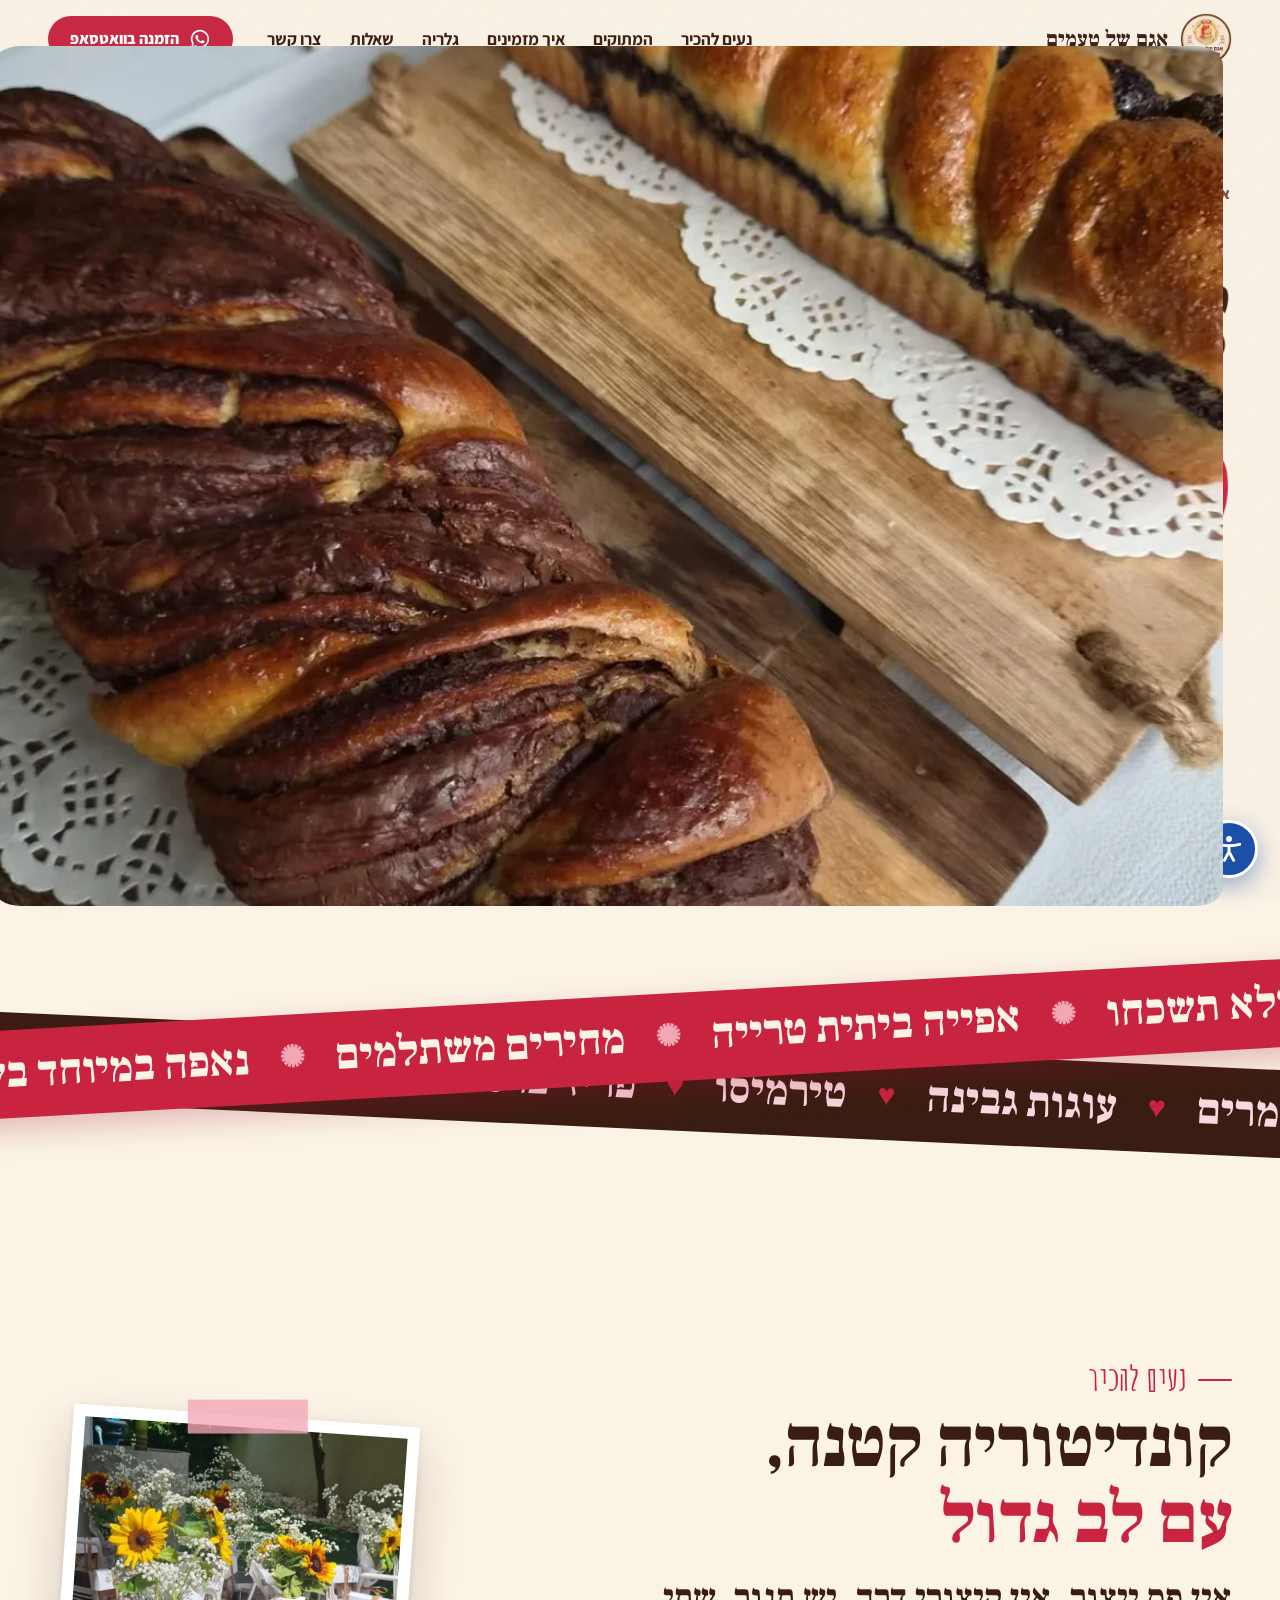
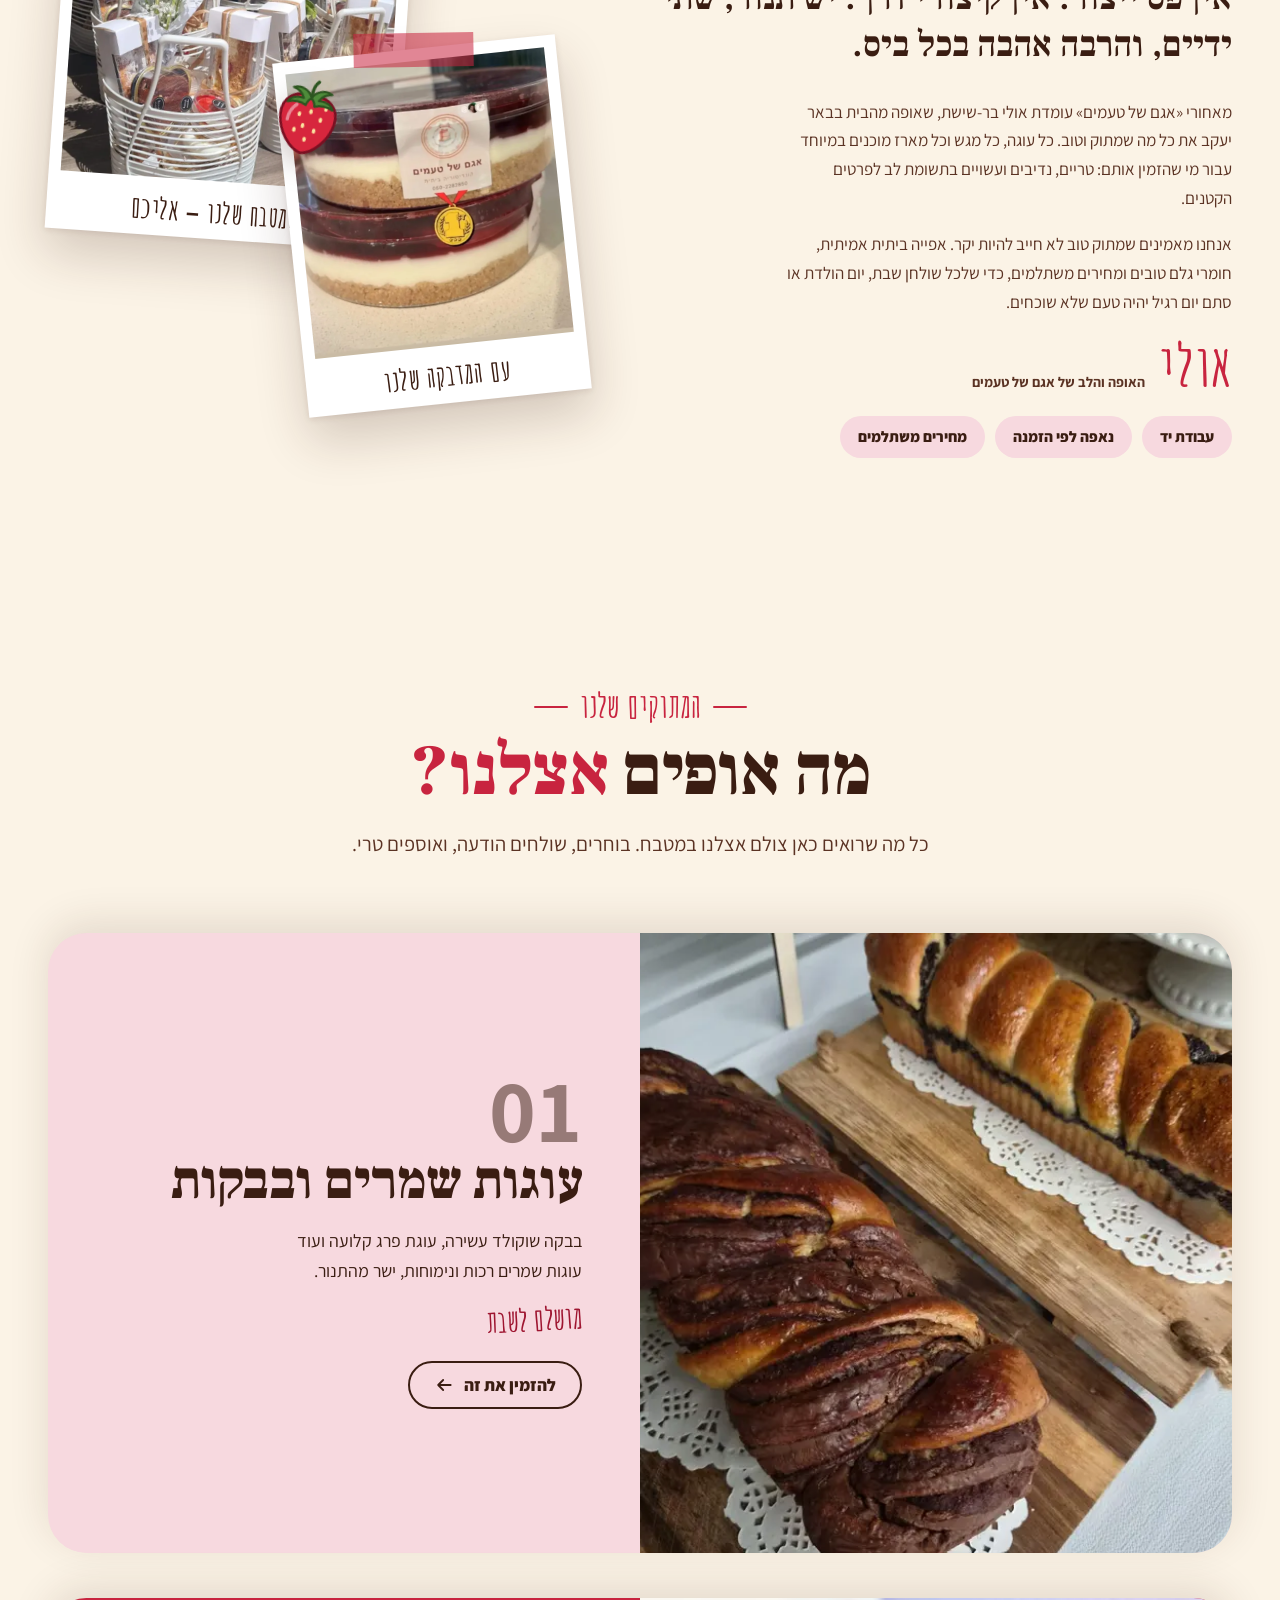
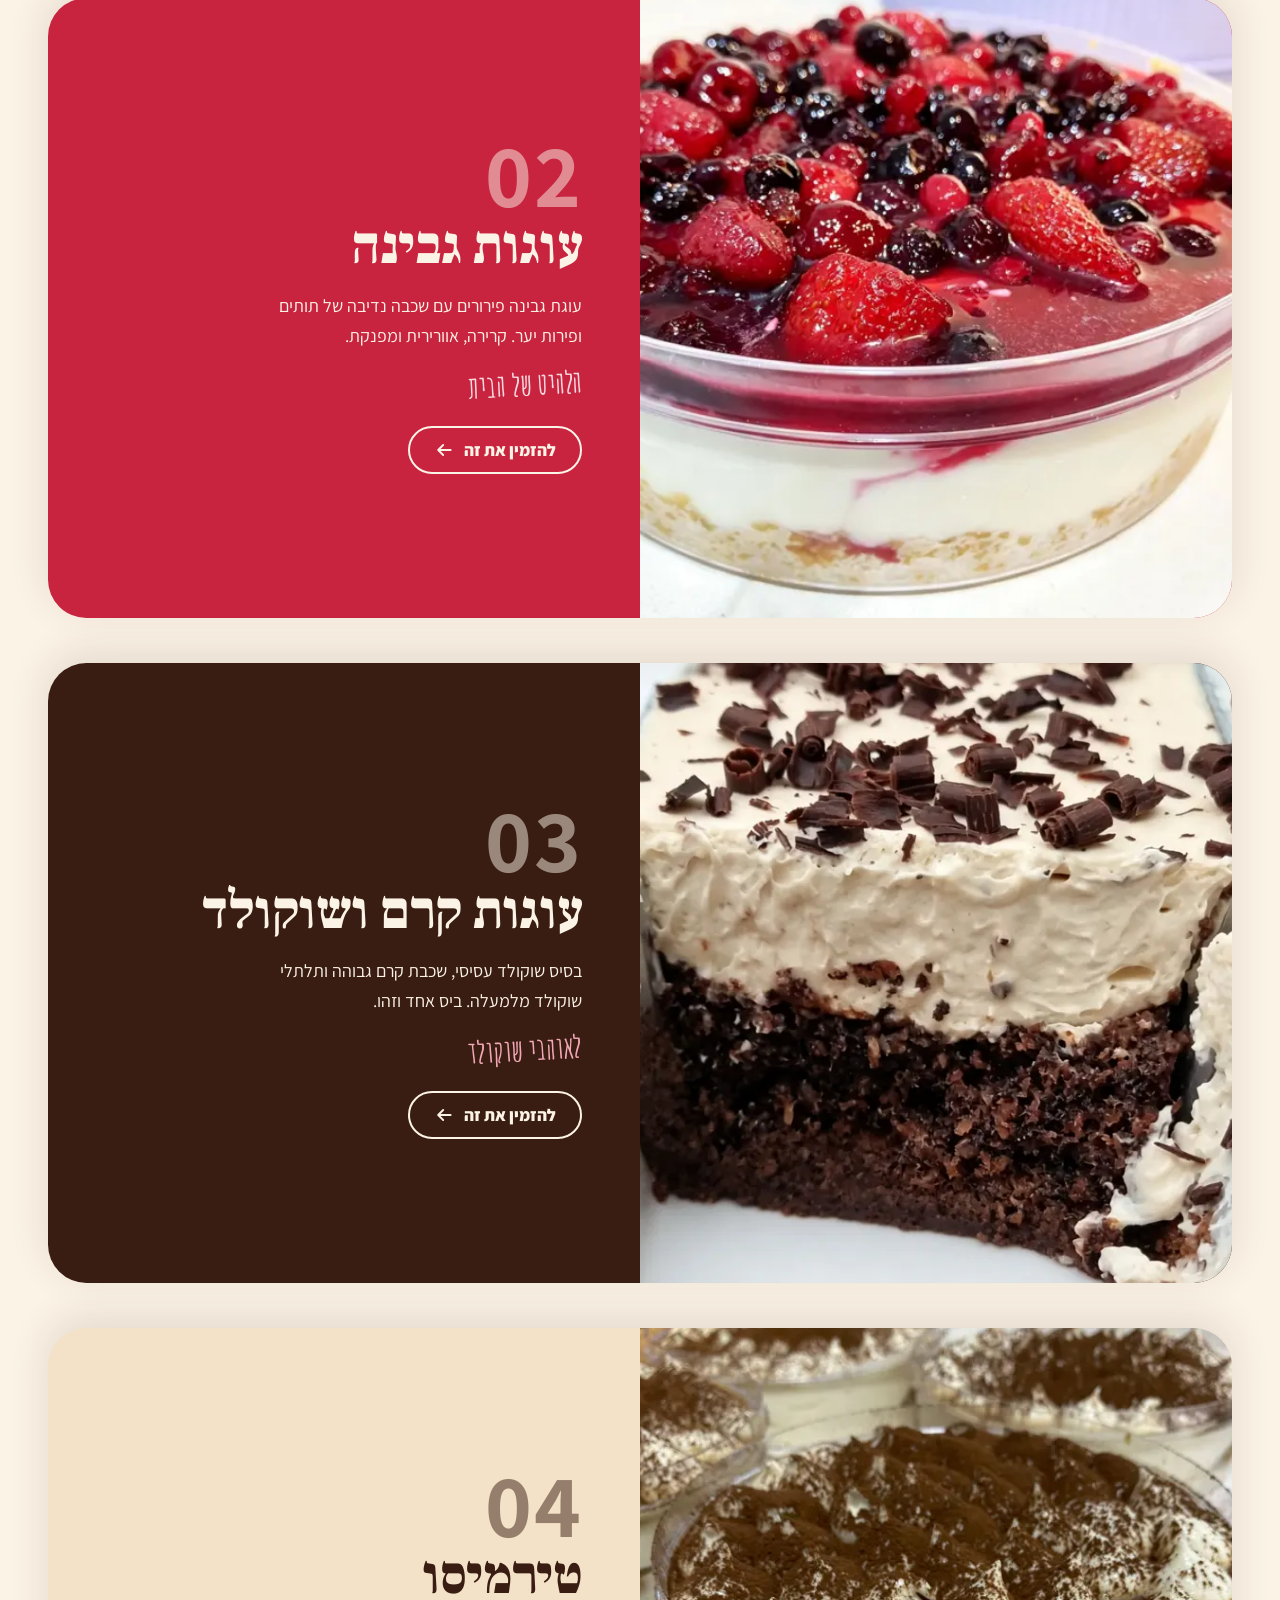
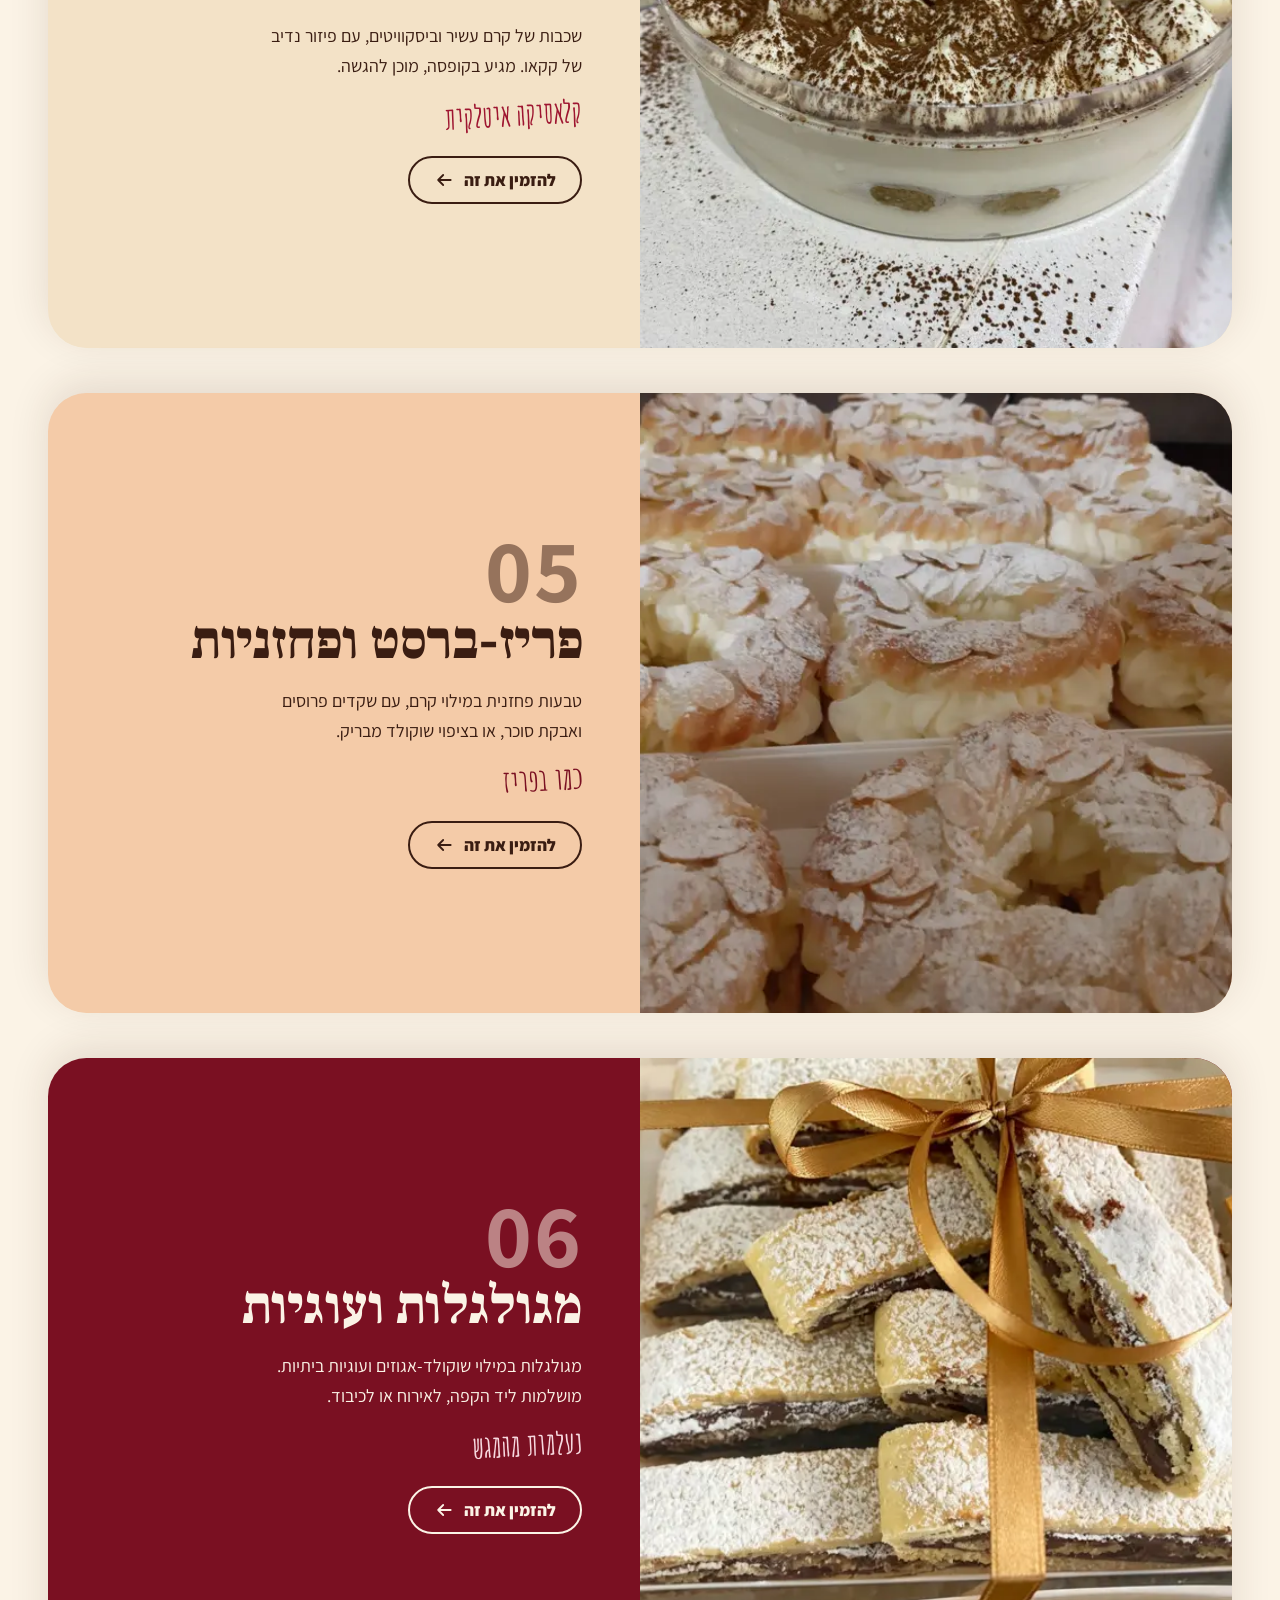
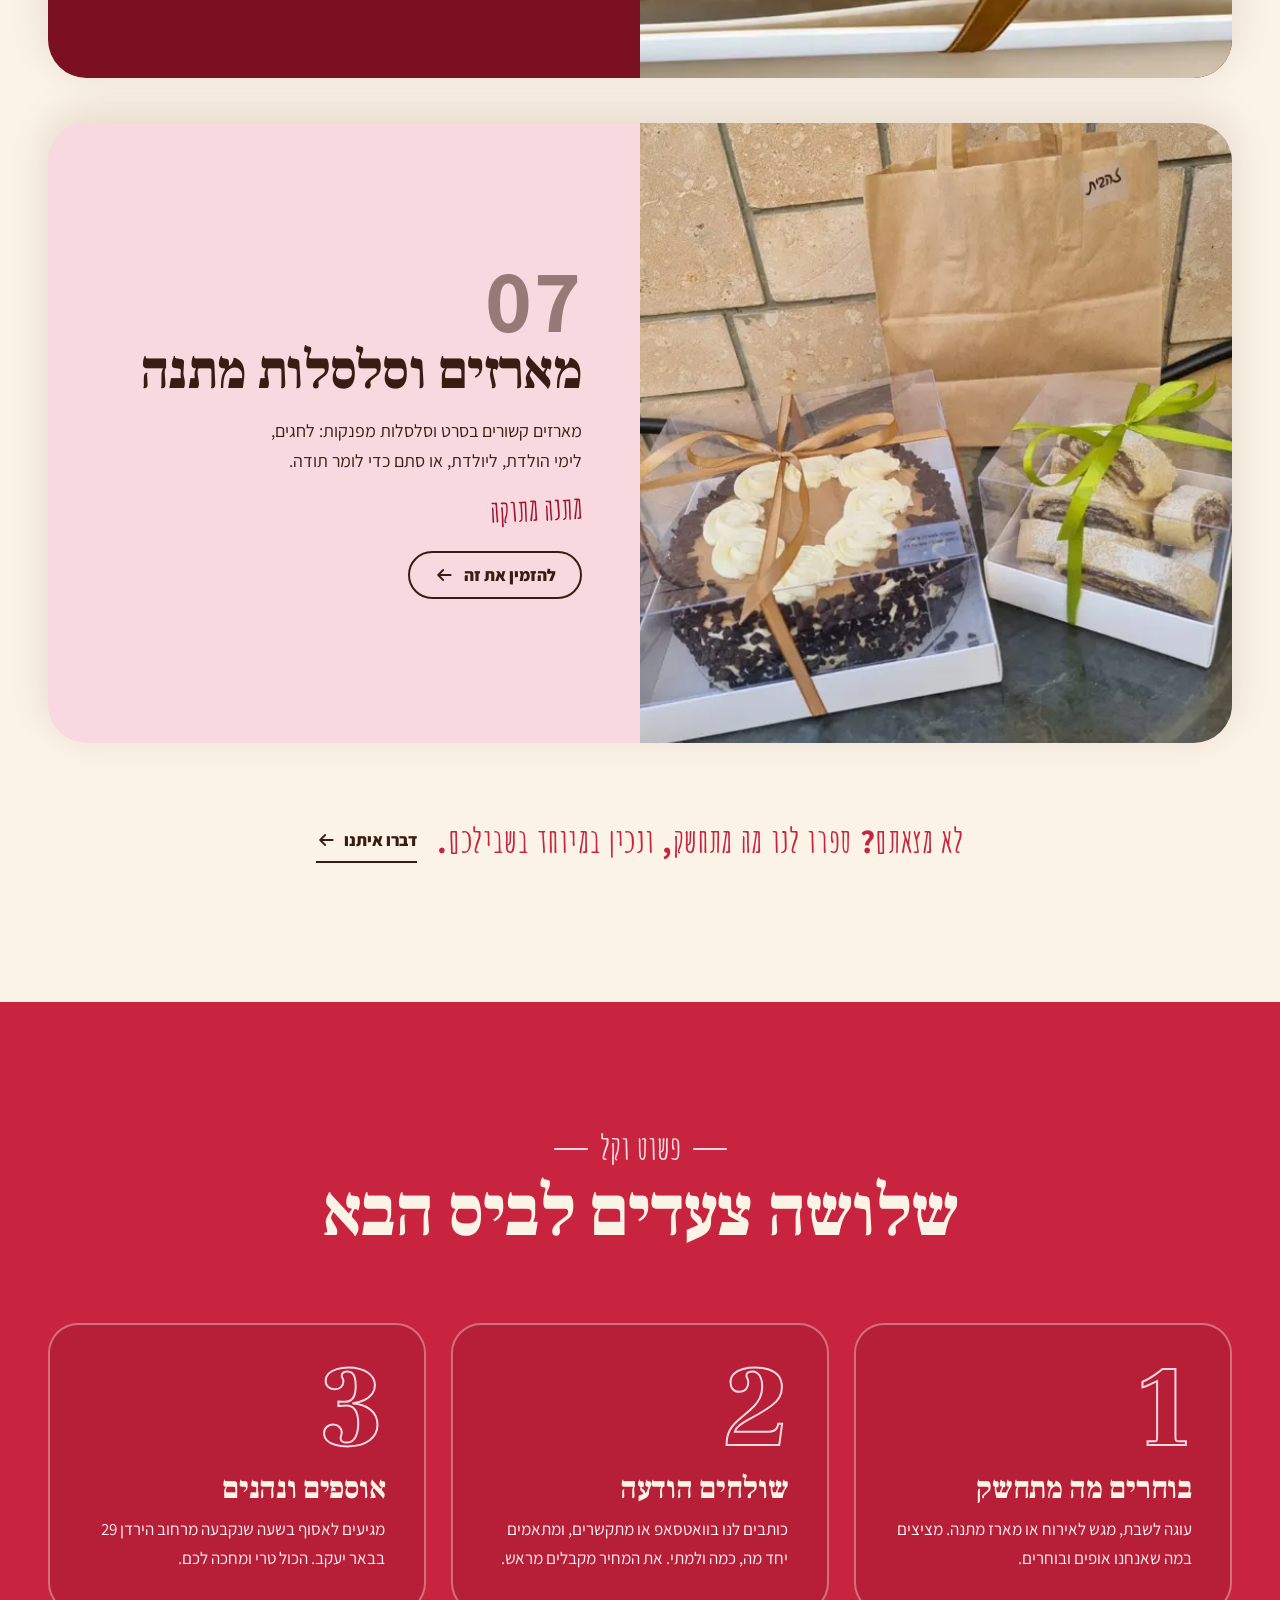
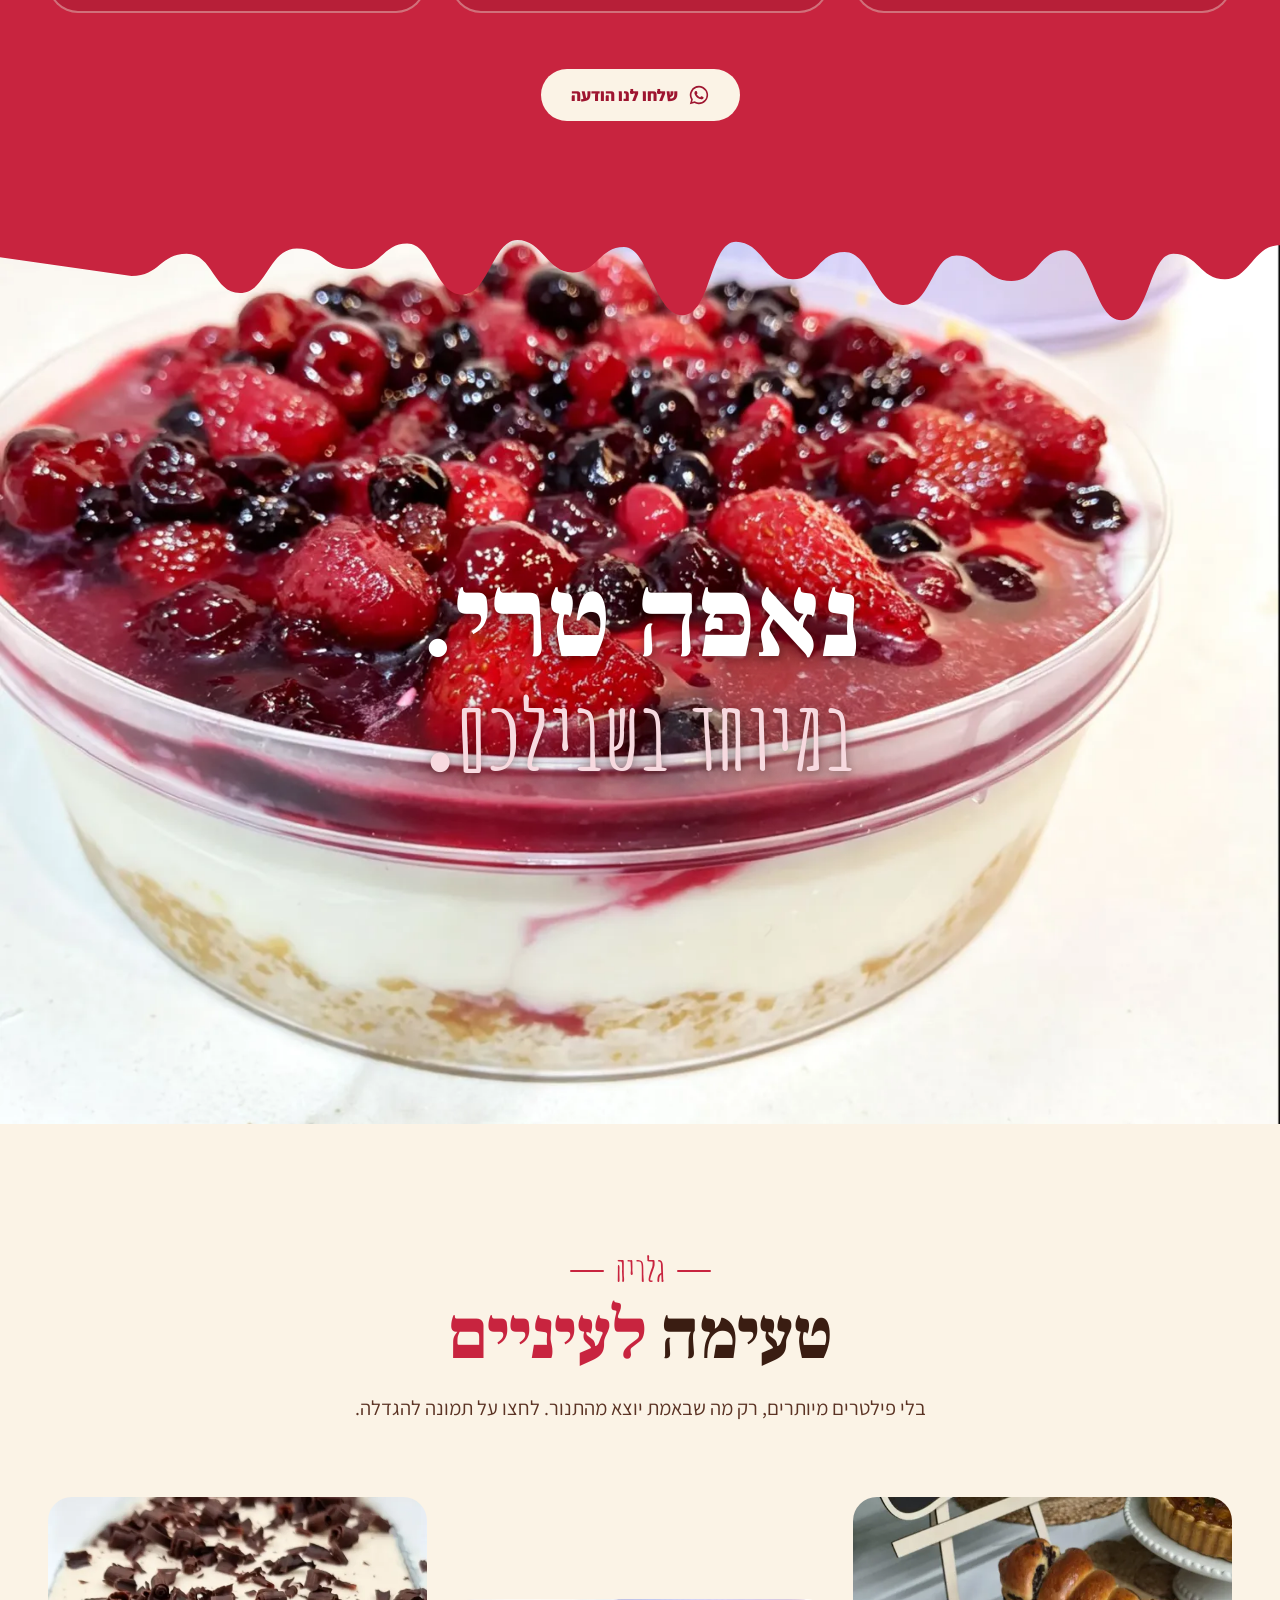
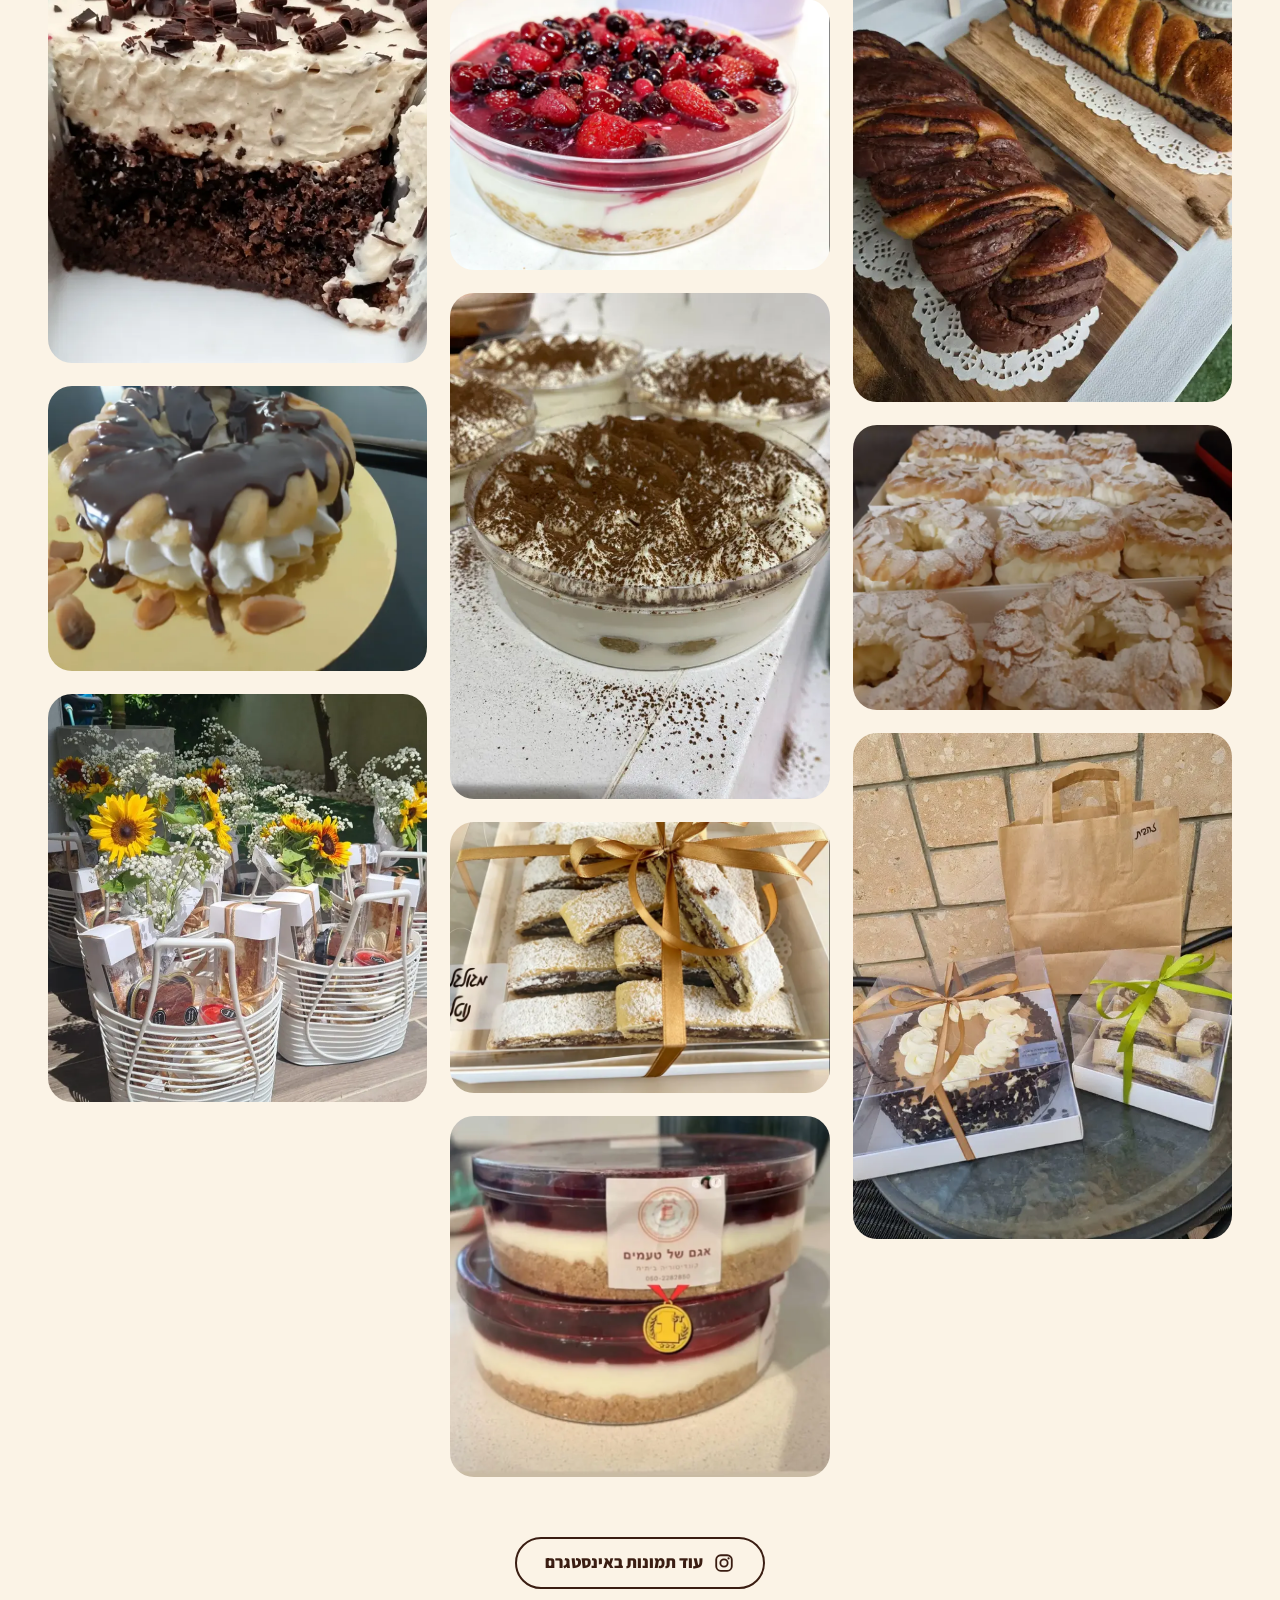
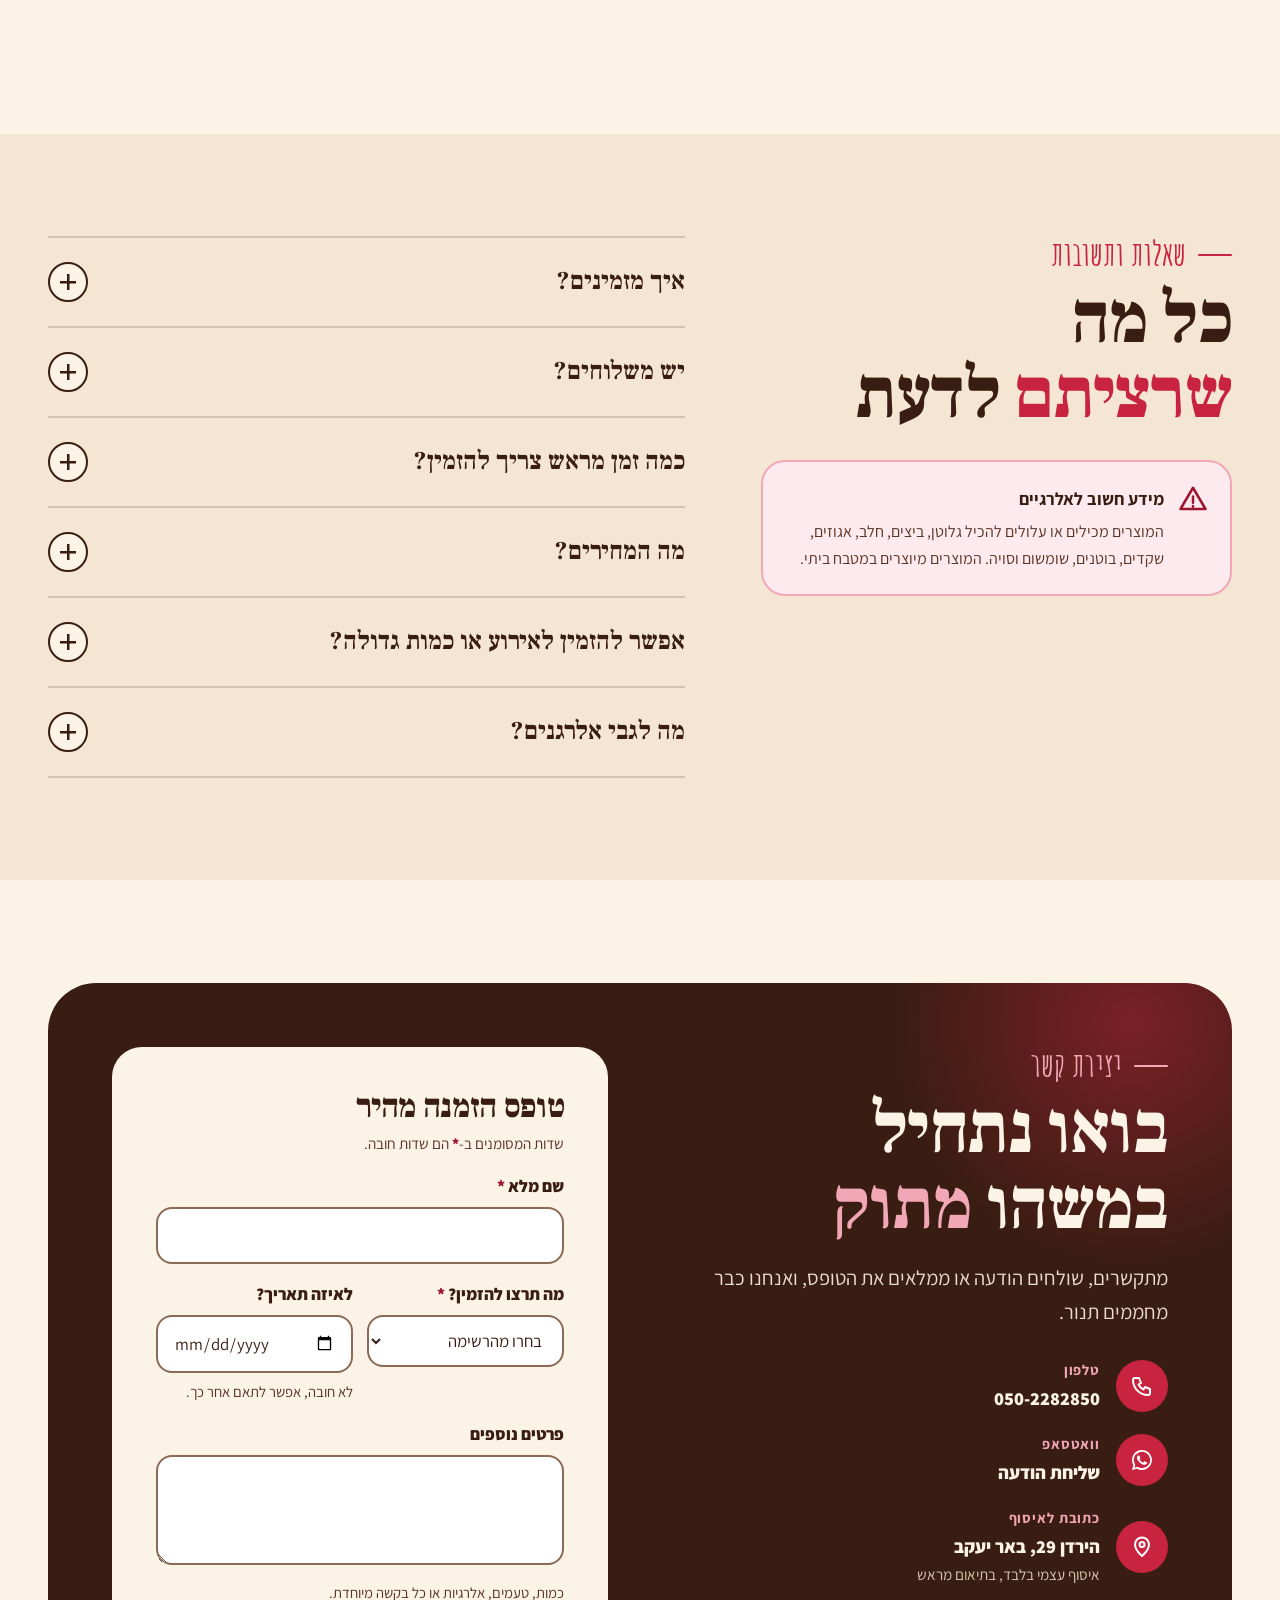
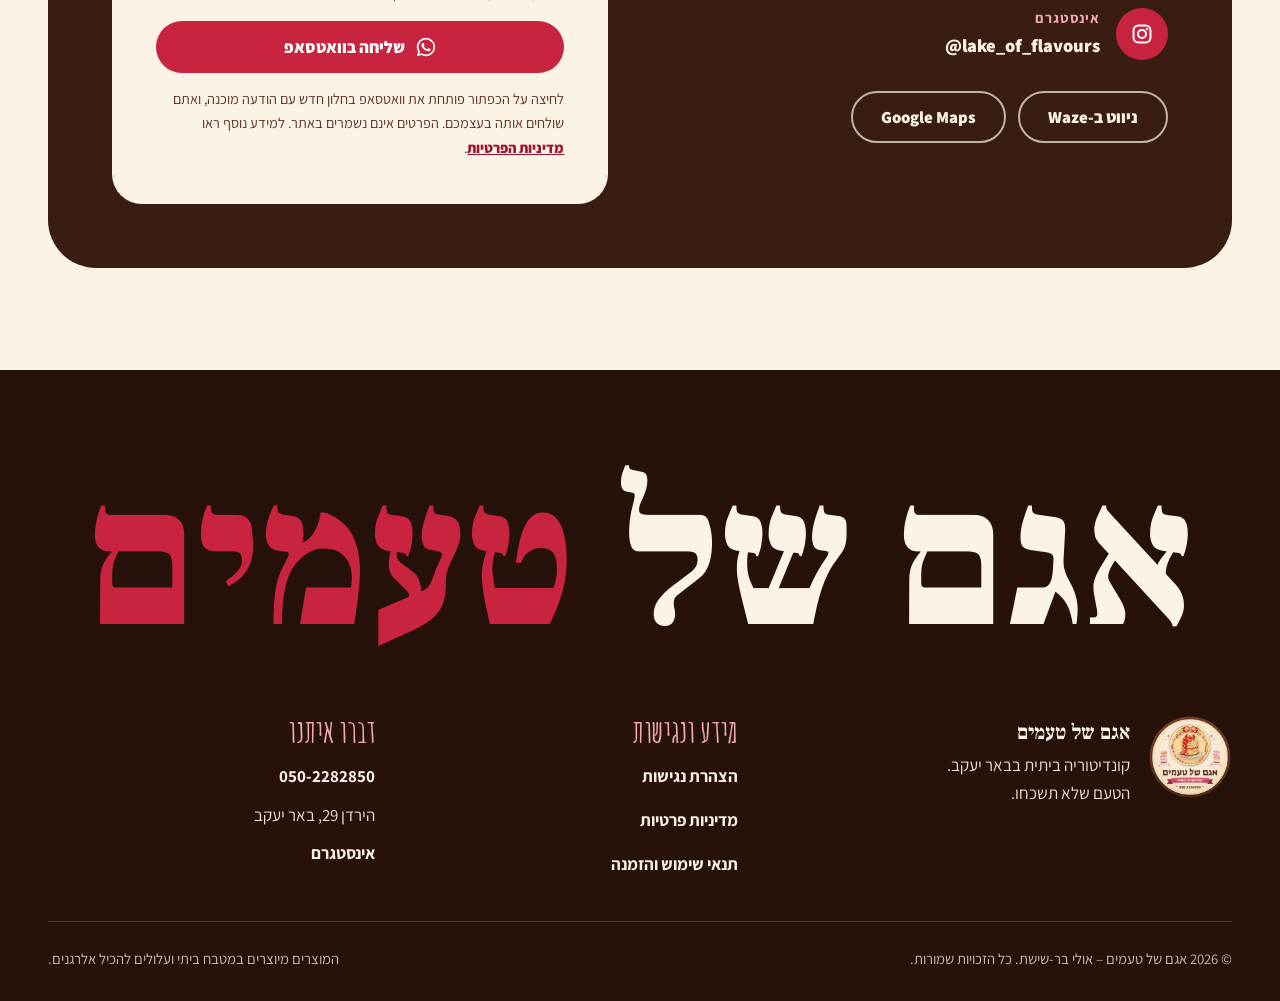
==== commit a0da932b: "Redesign: strawberry & cream look, sauce-pour intro, liquid WebGL hero, stacked product cards Co-Aut" ====
--- a/index.html
+++ b/index.html
@@ -5,7 +5,7 @@
 <meta name="viewport" content="width=device-width, initial-scale=1">
 <title>אגם של טעמים | קונדיטוריה ביתית בבאר יעקב – הטעם שלא תשכחו</title>
 <meta name="description" content="אגם של טעמים – קונדיטוריה ביתית בבאר יעקב. עוגות שמרים, עוגות גבינה, טירמיסו, פריז-ברסט, מגולגלות ומארזי מתנה בעבודת יד ובמחירים משתלמים. הזמנות: 050-2282850.">
-<meta name="theme-color" content="#4A2312">
+<meta name="theme-color" content="#FBF3E6">
 <link rel="icon" type="image/png" href="assets/img/logo-256.png">
 <link rel="apple-touch-icon" href="assets/img/logo-256.png">
 <meta property="og:type" content="website">
@@ -13,12 +13,13 @@
 <meta property="og:title" content="אגם של טעמים | קונדיטוריה ביתית">
 <meta property="og:description" content="הטעם שלא תשכחו. מאפים וקינוחים ביתיים בעבודת יד, באר יעקב.">
 <meta property="og:image" content="assets/img/og.jpg">
+<link rel="preload" href="assets/fonts/frank-ruhl-libre-hebrew-wght-normal.woff2" as="font" type="font/woff2" crossorigin>
 <link rel="preload" href="assets/fonts/assistant-hebrew-wght-normal.woff2" as="font" type="font/woff2" crossorigin>
-<link rel="preload" href="assets/fonts/frank-ruhl-libre-hebrew-wght-normal.woff2" as="font" type="font/woff2" crossorigin>
+<link rel="preload" href="assets/fonts/amatic-hebrew-700.woff2" as="font" type="font/woff2" crossorigin>
 <link rel="preload" href="assets/gallery/1.webp" as="image" type="image/webp">
-<link rel="stylesheet" href="css/style.css">
+<link rel="stylesheet" href="css/home.css?v=12">
 <script>
-/* מפעיל את הפתיחה רק אם אין העדפה להפחתת תנועה ורק פעם אחת בכל ביקור */
+/* הפתיחה מוצגת פעם אחת בכל ביקור, ורק אם המשתמש לא ביקש להפחית תנועה */
 (function(){var d=document.documentElement;d.classList.add('js');try{
   var p=JSON.parse(localStorage.getItem('agam-a11y')||'{}');
   var reduce=matchMedia('(prefers-reduced-motion: reduce)').matches||p.nomotion;
@@ -27,448 +28,359 @@
 </script>
 <script type="application/ld+json">
 {"@context":"https://schema.org","@type":"Bakery","name":"אגם של טעמים","description":"קונדיטוריה ביתית בבאר יעקב",
-"telephone":"+972-50-228-2850","image":"assets/img/og.jpg",
+"telephone":"+972-50-228-2850","image":"https://agamsheltamim.github.io/assets/img/og.jpg","url":"https://agamsheltamim.github.io/",
 "address":{"@type":"PostalAddress","streetAddress":"הירדן 29","addressLocality":"באר יעקב","addressCountry":"IL"},
 "sameAs":["https://www.instagram.com/lake_of_flavours/"]}
 </script>
 </head>
 <body>
 
-<!-- ספריית איורים -->
 <svg width="0" height="0" style="position:absolute" aria-hidden="true" focusable="false">
   <defs>
-    <linearGradient id="g-gold" x1="0" y1="0" x2="1" y2="1"><stop offset="0" stop-color="#C99245"/><stop offset=".5" stop-color="#F6D998"/><stop offset="1" stop-color="#B57D34"/></linearGradient>
-    <linearGradient id="g-pink" x1="0" y1="0" x2="0" y2="1"><stop offset="0" stop-color="#F7B3C0"/><stop offset="1" stop-color="#E58598"/></linearGradient>
-    <linearGradient id="g-beige" x1="0" y1="0" x2="0" y2="1"><stop offset="0" stop-color="#F6DDB0"/><stop offset="1" stop-color="#DDB57A"/></linearGradient>
-    <symbol id="mac-pink" viewBox="-62 -50 124 100">
-      <path d="M-58 14H58Q58 46 0 46-58 46-58 14Z" fill="url(#g-pink)" stroke="#B85A6E" stroke-width="2.5"/>
-      <rect x="-56" y="-4" width="112" height="14" rx="7" fill="#FFF6EA" stroke="#D8B9A0" stroke-width="2"/>
-      <path d="M-58-10Q-58-46 0-46 58-46 58-10Z" fill="url(#g-pink)" stroke="#B85A6E" stroke-width="2.5"/>
-      <ellipse cx="-22" cy="-32" rx="18" ry="5" fill="#fff" opacity=".55"/>
+    <symbol id="berry" viewBox="0 0 64 76">
+      <path d="M32 20c15-3 27 6 25 22-2 15-14 29-25 31C21 71 9 57 7 42 5 26 17 17 32 20Z" fill="#D7263D" stroke="#7A1022" stroke-width="2.4"/>
+      <path d="M20 30q-6 6-6 15" fill="none" stroke="#fff" stroke-opacity=".45" stroke-width="3" stroke-linecap="round"/>
+      <g fill="#FBE3A0"><ellipse cx="24" cy="38" rx="1.6" ry="2.4"/><ellipse cx="34" cy="34" rx="1.6" ry="2.4"/><ellipse cx="44" cy="40" rx="1.6" ry="2.4"/><ellipse cx="29" cy="48" rx="1.6" ry="2.4"/><ellipse cx="40" cy="51" rx="1.6" ry="2.4"/><ellipse cx="22" cy="53" rx="1.6" ry="2.4"/><ellipse cx="33" cy="60" rx="1.6" ry="2.4"/><ellipse cx="47" cy="29" rx="1.6" ry="2.4"/></g>
+      <path d="M32 22c-3-8-12-10-18-7 6 1 9 4 11 8-7-1-12 2-14 6 7-3 13-2 17 0 0-1 1-5 4-7 3 2 4 6 4 7 4-2 10-3 17 0-2-4-7-7-14-6 2-4 5-7 11-8-6-3-15-1-18 7Z" fill="#4E8B3A" stroke="#2C5520" stroke-width="2" stroke-linejoin="round"/>
+      <path d="M32 18c0-5 1-9 4-12" fill="none" stroke="#2C5520" stroke-width="3" stroke-linecap="round"/>
     </symbol>
-    <symbol id="mac-beige" viewBox="-62 -50 124 100">
-      <path d="M-58 14H58Q58 46 0 46-58 46-58 14Z" fill="url(#g-beige)" stroke="#A97B44" stroke-width="2.5"/>
-      <rect x="-56" y="-4" width="112" height="14" rx="7" fill="#E06A80" stroke="#B4475D" stroke-width="2"/>
-      <path d="M-58-10Q-58-46 0-46 58-46 58-10Z" fill="url(#g-beige)" stroke="#A97B44" stroke-width="2.5"/>
-      <ellipse cx="-22" cy="-32" rx="18" ry="5" fill="#fff" opacity=".55"/>
-    </symbol>
-    <symbol id="spark" viewBox="-24 -24 48 48"><path d="M0-22Q3-3 22 0 3 3 0 22-3 3-22 0-3-3 0-22Z" fill="url(#g-gold)"/></symbol>
-    <symbol id="flower" viewBox="-28 -28 56 56">
-      <g fill="#F8C6D0" stroke="#D0708A" stroke-width="2">
-        <ellipse cy="-13" rx="9" ry="12"/><ellipse cy="-13" rx="9" ry="12" transform="rotate(72)"/><ellipse cy="-13" rx="9" ry="12" transform="rotate(144)"/><ellipse cy="-13" rx="9" ry="12" transform="rotate(216)"/><ellipse cy="-13" rx="9" ry="12" transform="rotate(288)"/>
-      </g><circle r="7" fill="#C9405A"/>
-    </symbol>
-    <symbol id="i-heart" viewBox="0 0 24 24"><path d="M12 21s-8-5.3-8-11a4.5 4.5 0 0 1 8-2.8A4.5 4.5 0 0 1 20 10c0 5.700-8 11-8 11Z"/></symbol>
+    <symbol id="swash" viewBox="0 0 300 30"><path d="M4 20C60 6 120 4 170 12s92 10 126-6" fill="none" stroke="currentColor" stroke-width="7" stroke-linecap="round"/></symbol>
+    <symbol id="arrow" viewBox="0 0 90 60"><path d="M84 6C70 30 46 44 12 46m0 0 12-12M12 46l14 9" fill="none" stroke="currentColor" stroke-width="3.2" stroke-linecap="round" stroke-linejoin="round"/></symbol>
     <symbol id="i-wa" viewBox="0 0 24 24"><path fill="currentColor" d="M12 2a10 10 0 0 0-8.600 15.100L2 22l5-1.300A10 10 0 1 0 12 2Zm0 18.200a8.200 8.200 0 0 1-4.200-1.150l-.3-.18-3 .78.800-2.900-.2-.3A8.200 8.200 0 1 1 12 20.200Zm4.500-6.100c-.25-.12-1.460-.72-1.690-.8-.230-.080-.390-.120-.560.130-.160.240-.640.800-.780.960-.140.170-.290.190-.530.060a6.700 6.700 0 0 1-3.330-2.910c-.250-.430.250-.400.720-1.330.080-.170.040-.310-.020-.430-.060-.120-.560-1.340-.760-1.830-.200-.480-.400-.420-.560-.420h-.470c-.170 0-.430.060-.660.310-.220.240-.860.840-.860 2.050 0 1.200.880 2.370 1 2.540.130.160 1.740 2.650 4.200 3.710 1.560.680 2.180.740 2.960.620.480-.070 1.460-.600 1.670-1.170.200-.580.200-1.070.140-1.170-.060-.110-.220-.170-.470-.300Z"/></symbol>
     <symbol id="i-pin" viewBox="0 0 24 24"><path fill="none" stroke="currentColor" stroke-width="2" stroke-linecap="round" stroke-linejoin="round" d="M12 21s7-6.200 7-11.500A7 7 0 0 0 5 9.500C5 14.800 12 21 12 21Z"/><circle cx="12" cy="9.500" r="2.500" fill="none" stroke="currentColor" stroke-width="2"/></symbol>
     <symbol id="i-phone" viewBox="0 0 24 24"><path fill="none" stroke="currentColor" stroke-width="2" stroke-linecap="round" stroke-linejoin="round" d="M5 4h4l2 5-2.500 1.500a11 11 0 0 0 5 5L15 13l5 2v4a2 2 0 0 1-2 2A15 15 0 0 1 3 6a2 2 0 0 1 2-2Z"/></symbol>
     <symbol id="i-bag" viewBox="0 0 24 24"><path fill="none" stroke="currentColor" stroke-width="2" stroke-linecap="round" stroke-linejoin="round" d="M5 8h14l-1 12H6L5 8Zm4 0V6a3 3 0 0 1 6 0v2"/></symbol>
     <symbol id="i-clock" viewBox="0 0 24 24"><circle cx="12" cy="12" r="9" fill="none" stroke="currentColor" stroke-width="2"/><path d="M12 7v5l3 2" fill="none" stroke="currentColor" stroke-width="2" stroke-linecap="round"/></symbol>
+    <symbol id="i-hand" viewBox="0 0 24 24"><path fill="none" stroke="currentColor" stroke-width="2" stroke-linecap="round" stroke-linejoin="round" d="M12 21s-8-5.300-8-11a4.500 4.500 0 0 1 8-2.800A4.500 4.500 0 0 1 20 10c0 5.700-8 11-8 11Z"/></symbol>
     <symbol id="i-insta" viewBox="0 0 24 24"><rect x="3.500" y="3.500" width="17" height="17" rx="5" fill="none" stroke="currentColor" stroke-width="2"/><circle cx="12" cy="12" r="4" fill="none" stroke="currentColor" stroke-width="2"/><circle cx="17" cy="7" r="1.200" fill="currentColor"/></symbol>
     <symbol id="i-warn" viewBox="0 0 24 24"><path fill="none" stroke="currentColor" stroke-width="2" stroke-linecap="round" stroke-linejoin="round" d="M12 3 2 20h20L12 3Zm0 7v5m0 2.500v.500"/></symbol>
-
-    <!-- אייקוני מוצרים -->
-    <symbol id="p-babka" viewBox="0 0 64 64"><g stroke="#4A2312" stroke-width="2.200" stroke-linejoin="round" stroke-linecap="round">
-      <path d="M8 40c0-12 8-20 24-20s24 8 24 20v6H8v-6Z" fill="#DDA45F"/>
-      <path d="M16 24c4 6 2 14 8 22M28 20c5 7 2 16 8 26M41 21c4 6 3 15 8 25" fill="none" stroke="#6E3A20" stroke-width="4"/>
-      <rect x="6" y="44" width="52" height="8" rx="3" fill="#F7B3C0"/></g></symbol>
-    <symbol id="p-cheese" viewBox="0 0 64 64"><g stroke="#4A2312" stroke-width="2.200" stroke-linejoin="round" stroke-linecap="round">
-      <path d="M8 30h48v20a4 4 0 0 1-4 4H12a4 4 0 0 1-4-4V30Z" fill="#FFF6EA"/>
-      <path d="M8 44h48v6a4 4 0 0 1-4 4H12a4 4 0 0 1-4-4v-6Z" fill="#DDA45F"/>
-      <path d="M8 30c0-5 10-9 24-9s24 4 24 9c0 3-4 3-6 6s-5-2-8 1-6-1-10 1-7-3-10 0-6-2-8-2-6-3-6-6Z" fill="#C9405A"/>
-      <circle cx="22" cy="20" r="5" fill="#E0607A"/><circle cx="34" cy="17" r="5" fill="#8E2540"/><circle cx="44" cy="21" r="4.500" fill="#E0607A"/></g></symbol>
-    <symbol id="p-tira" viewBox="0 0 64 64"><g stroke="#4A2312" stroke-width="2.200" stroke-linejoin="round" stroke-linecap="round">
-      <path d="M10 26h44l-4 26a3 3 0 0 1-3 2H17a3 3 0 0 1-3-2l-4-26Z" fill="#FFF6EA"/>
-      <path d="M12.500 40h39l-1.500 10a3 3 0 0 1-3 4H17a3 3 0 0 1-3-2l-1.500-12Z" fill="#DDB57A"/>
-      <path d="M8 26c3-8 6-4 9-10 3 6 6 2 8-4 3 6 5 2 7-6 2 8 4 4 7 6 2 6 5 2 8 4 3 6 6 2 9 10H8Z" fill="#8A4A2C"/></g></symbol>
-    <symbol id="p-choux" viewBox="0 0 64 64"><g stroke="#4A2312" stroke-width="2.200" stroke-linejoin="round" stroke-linecap="round">
-      <ellipse cx="32" cy="44" rx="25" ry="10" fill="#DDA45F"/>
-      <path d="M8 38c3 4 5-2 8 2s5-2 8 2 5-2 8 2 5-2 8 2 5-2 8 2 5-4 8-2c0 6-11 9-24 9S8 44 8 38Z" fill="#FFF6EA"/>
-      <path d="M7 34c0-9 11-15 25-15s25 6 25 15c0 5-11 8-25 8S7 39 7 34Z" fill="#E9B872"/>
-      <ellipse cx="32" cy="31" rx="8" ry="3.500" fill="#B8823F"/>
-      <path d="M15 28l5 2M24 23l4 3M40 23l-3 3M49 29l-5 2" stroke="#FFF6EA" stroke-width="3"/></g></symbol>
-    <symbol id="p-roll" viewBox="0 0 64 64"><g stroke="#4A2312" stroke-width="2.200" stroke-linejoin="round" stroke-linecap="round">
-      <rect x="6" y="24" width="52" height="22" rx="11" fill="#F6DDB0"/>
-      <circle cx="17" cy="35" r="11" fill="#FFF6EA"/>
-      <path d="M17 35m-7 0a7 7 0 1 1 7 7 4.500 4.500 0 1 1 0-9 2 2 0 0 1 0 4" fill="none" stroke="#6E3A20" stroke-width="3"/>
-      <path d="M32 28h20M34 34h16" stroke="#fff" stroke-width="3" stroke-dasharray="1 5"/></g></symbol>
-    <symbol id="p-gift" viewBox="0 0 64 64"><g stroke="#4A2312" stroke-width="2.200" stroke-linejoin="round" stroke-linecap="round">
-      <rect x="10" y="28" width="44" height="26" rx="3" fill="#FFF6EA"/><rect x="7" y="20" width="50" height="10" rx="3" fill="#F7B3C0"/>
-      <path d="M32 20v34" stroke="#C99245" stroke-width="5"/>
-      <path d="M32 20c-4-10-16-10-14-3 1 4 9 3 14 3Zm0 0c4-10 16-10 14-3-1 4-9 3-14 3Z" fill="#E9B872"/></g></symbol>
+    <symbol id="i-arrow" viewBox="0 0 24 24"><path d="M20 12H5m6-6-6 6 6 6" fill="none" stroke="currentColor" stroke-width="2.200" stroke-linecap="round" stroke-linejoin="round"/></symbol>
   </defs>
 </svg>
 
 <a class="skip-link" href="#main">דילוג לתוכן הראשי</a>
 
-<!-- ============ פתיחה קולנועית ============ -->
+<!-- ================= פתיחה: רוטב תות נשפך, אגם נפתח ================= -->
 <div id="intro" role="region" aria-label="פתיחה מונפשת של האתר">
-  <div class="in-half l" aria-hidden="true"></div>
-  <div class="in-half r" aria-hidden="true"></div>
-  <div class="intro-glow" aria-hidden="true"></div>
-  <div class="in-kicker" aria-hidden="true"><span>קונדיטוריה ביתית · באר יעקב</span><i></i><span class="k2">מגישה</span></div>
-  <div class="in-shots" aria-hidden="true">
-    <div class="in-shot"><img src="assets/gallery/1.webp" alt="" width="1125" height="1500"><span class="in-word"><b>טרי.</b></span></div>
-    <div class="in-shot"><img src="assets/gallery/3.webp" alt="" width="1500" height="1074"><span class="in-word"><b>ביתי.</b></span></div>
-    <div class="in-shot"><img src="assets/gallery/6.webp" alt="" width="1125" height="1500"><span class="in-word"><b>בלתי נשכח.</b></span></div>
-  </div>
-  <div class="in-bars" aria-hidden="true"><i></i><i></i></div>
-  <div class="intro-grain" aria-hidden="true"></div>
-  <div class="intro-stage" aria-hidden="true">
-    <div class="intro-emblem">
-      <svg viewBox="-200 -200 400 400">
-        <circle class="in-ring" r="158" fill="none" stroke="url(#g-gold)" stroke-width="5" transform="rotate(-90)"/>
-        <circle class="in-dots" r="174" fill="none" stroke="#F6D998" stroke-width="4" stroke-linecap="round" stroke-dasharray="0 14.200" opacity=".85"/>
-        <g class="in-sparks">
-          <use href="#spark" x="-190" y="-150" width="34" height="34"/>
-          <use href="#spark" x="160" y="-166" width="26" height="26"/>
-          <use href="#spark" x="176" y="60" width="22" height="22"/>
-          <use href="#spark" x="-204" y="40" width="20" height="20"/>
-          <use href="#spark" x="-40" y="-212" width="18" height="18"/>
-        </g>
-        <g class="in-mac"><use href="#mac-pink" x="-236" y="96" width="84" height="68"/></g>
-        <g class="in-mac"><use href="#mac-beige" x="-228" y="46" width="76" height="62"/></g>
-        <g class="in-mac"><use href="#mac-beige" x="152" y="96" width="84" height="68"/></g>
-        <g class="in-mac"><use href="#mac-pink" x="154" y="46" width="76" height="62"/></g>
-        <g class="in-flower"><use href="#flower" x="-150" y="150" width="34" height="34"/></g>
-        <g class="in-flower"><use href="#flower" x="118" y="150" width="34" height="34"/></g>
-      </svg>
-      <div class="intro-cake"><img src="assets/img/cake.webp" alt="" width="900" height="900"></div>
-    </div>
-    <p class="intro-title"><span class="w">אגם</span> <span class="w">של</span> <span class="w">טעמים</span></p>
-    <div class="intro-ribbon hero-ribbon-wrap"><span class="hero-ribbon">קונדיטוריה ביתית</span></div>
-    <p class="intro-tag">הטעם שלא תשכחו</p>
-  </div>
-  <button type="button" class="intro-skip" id="introSkip">דלגו על הפתיחה</button>
-  <div class="intro-bar" aria-hidden="true"></div>
+  <div class="i-meta" aria-hidden="true"><span>קונדיטוריה ביתית</span><span class="i-count"><b>0</b></span><span>באר יעקב</span></div>
+  <p class="i-pre" aria-hidden="true"><span class="w"><span>אולי בר-שישת</span></span> <span class="w"><span>מגישה</span></span></p>
+  <svg class="i-pour" aria-hidden="true"></svg>
+  <div class="i-lake" aria-hidden="true"><img src="assets/gallery/1.webp" alt="" width="1126" height="1500"></div>
+  <svg class="i-rings" viewBox="-100 -100 200 200" aria-hidden="true"><circle r="30"/><circle r="30"/><circle r="30"/></svg>
+  <p class="i-title" aria-hidden="true">אגם של טעמים</p>
+  <p class="i-tag" aria-hidden="true">הטעם שלא תשכחו</p>
+  <button type="button" class="i-skip" id="introSkip">דלגו על הפתיחה</button>
 </div>
 
 <div id="page">
-<div class="scroll-progress" aria-hidden="true"></div>
+<div class="progress" aria-hidden="true"></div>
+
 <header class="site-header" id="top">
-  <div class="wrap">
+  <div class="wrap hdr">
     <a class="brand" href="#top" aria-label="אגם של טעמים – לראש העמוד">
-      <img src="assets/img/logo-256.png" alt="" width="54" height="54">
-      <span class="brand-name">אגם של טעמים<small>קונדיטוריה ביתית</small></span>
+      <img src="assets/img/logo-256.png" alt="" width="52" height="52">
+      <span>אגם של טעמים</span>
     </a>
-    <button class="menu-toggle" type="button" aria-expanded="false" aria-controls="nav" aria-label="פתיחת תפריט"><span></span></button>
     <nav class="nav" id="nav" aria-label="ניווט ראשי">
       <ul>
         <li><a class="nav-link" href="#about">נעים להכיר</a></li>
-        <li><a class="nav-link" href="#products">המתוקים שלנו</a></li>
+        <li><a class="nav-link" href="#products">המתוקים</a></li>
         <li><a class="nav-link" href="#how">איך מזמינים</a></li>
         <li><a class="nav-link" href="#gallery">גלריה</a></li>
-        <li><a class="nav-link" href="#faq">שאלות ותשובות</a></li>
-        <li><a class="nav-link" href="#contact">יצירת קשר</a></li>
+        <li><a class="nav-link" href="#faq">שאלות</a></li>
+        <li><a class="nav-link" href="#contact">צרו קשר</a></li>
       </ul>
-      <a class="btn btn-primary" href="https://wa.me/972502282850?text=%D7%94%D7%99%D7%99%2C%20%D7%90%D7%A9%D7%9E%D7%97%20%D7%9C%D7%94%D7%96%D7%9E%D7%99%D7%9F%20%D7%9E%D7%90%D7%92%D7%9D%20%D7%A9%D7%9C%20%D7%98%D7%A2%D7%9E%D7%99%D7%9D" target="_blank" rel="noopener">
-        <svg aria-hidden="true"><use href="#i-wa"/></svg>הזמנה בוואטסאפ<span class="sr-only"> (נפתח בחלון חדש)</span>
-      </a>
+      <a class="btn btn-red nav-cta" href="https://wa.me/972502282850" target="_blank" rel="noopener"><svg aria-hidden="true"><use href="#i-wa"/></svg>הזמנה בוואטסאפ<span class="sr-only"> (נפתח בחלון חדש)</span></a>
     </nav>
+    <button class="menu-toggle" type="button" aria-expanded="false" aria-controls="nav" aria-label="פתיחת תפריט"><span></span></button>
   </div>
 </header>
 
 <main id="main" tabindex="-1">
 
-  <!-- ============ Hero ============ -->
-  <section class="hero hero-v3" aria-labelledby="hero-title">
-    <div class="hero-copy">
-      <div class="hero-copy-in">
-        <p class="hero-kicker"><svg aria-hidden="true"><use href="#i-heart"/></svg>נאפה באהבה בבאר יעקב</p>
-        <h1 id="hero-title" aria-label="אגם של טעמים"><span class="line" aria-hidden="true"><span>אגם של</span></span><span class="line gold" aria-hidden="true"><span>טעמים</span></span></h1>
-        <p class="hero-tagline"><span>קונדיטוריה ביתית</span><i aria-hidden="true"></i><span>הטעם שלא תשכחו</span></p>
-        <p class="lead">עוגות שמרים, עוגות גבינה, טירמיסו, פחזניות ומארזי מתנה – הכול נאפה בבית, בעבודת יד, ובמחירים משתלמים במיוחד.</p>
+  <!-- ================= HERO ================= -->
+  <section class="hero" aria-labelledby="hero-title">
+    <div class="wrap hero-grid">
+      <div class="hero-copy">
+        <p class="kicker"><span>אפייה ביתית</span><i aria-hidden="true"></i><span>איסוף עצמי</span><i aria-hidden="true"></i><span>באר יעקב</span></p>
+        <h1 id="hero-title" class="hero-title">
+          <span class="ln"><span class="in">אגם של</span></span>
+          <span class="ln red"><span class="in">טעמים</span><svg class="swash" aria-hidden="true"><use href="#swash"/></svg></span>
+        </h1>
+        <p class="lead">עוגות שמרים, עוגות גבינה, טירמיסו, פחזניות ומארזי מתנה. הכול נאפה בבית, בעבודת יד, ובמחירים משתלמים במיוחד.</p>
         <div class="hero-cta">
-          <a class="btn btn-primary" href="#contact">להזמנה מתוקה</a>
-          <a class="btn btn-ghost" href="#products">מה אופים אצלנו?</a>
-        </div>
-        <ul class="hero-meta">
+          <a class="btn btn-red" href="#contact">להזמנה מתוקה</a>
+          <a class="link-arrow" href="#products">מה אופים אצלנו?<svg aria-hidden="true"><use href="#i-arrow"/></svg></a>
+        </div>
+        <ul class="facts">
           <li><svg aria-hidden="true"><use href="#i-pin"/></svg>הירדן 29, באר יעקב</li>
-          <li><svg aria-hidden="true"><use href="#i-bag"/></svg>איסוף עצמי</li>
+          <li><svg aria-hidden="true"><use href="#i-bag"/></svg>איסוף עצמי בלבד</li>
           <li><svg aria-hidden="true"><use href="#i-clock"/></svg>בהזמנה מראש</li>
         </ul>
       </div>
-    </div>
-    <div class="hero-media">
-      <div class="slides">
-        <div class="slide is-on"><img src="assets/gallery/1.webp" alt="" width="1125" height="1500" fetchpriority="high"></div>
-        <div class="slide"><img src="assets/gallery/6.webp" alt="" width="1125" height="1500" loading="lazy"></div>
-        <div class="slide"><img src="assets/gallery/2.webp" alt="" width="1219" height="1500" loading="lazy"></div>
-        <div class="slide"><img src="assets/gallery/8.webp" alt="" width="1396" height="1500" loading="lazy"></div>
-      </div>
-      <div class="slide-ui">
-        <span class="slide-count" aria-hidden="true"><b id="slideNum">01</b> / 04</span>
-        <button type="button" class="slide-toggle" id="slideToggle" aria-pressed="false" aria-label="עצירת חילוף התמונות">
-          <svg viewBox="0 0 24 24" aria-hidden="true"><path class="ic-pause" d="M8 5v14M16 5v14" stroke="currentColor" stroke-width="3" stroke-linecap="round"/><path class="ic-play" d="M8 5l11 7-11 7z" fill="currentColor"/></svg>
-        </button>
-      </div>
-    </div>
-    <div class="hero-badge" aria-hidden="true">
-      <svg viewBox="-100 -100 200 200"><circle r="92" fill="none" stroke="#F6D998" stroke-width="3" stroke-linecap="round" stroke-dasharray="0 12"/><circle r="99" fill="none" stroke="#C99245" stroke-width="1.500"/></svg>
-      <img src="assets/img/logo-256.png" alt="" width="256" height="256">
-    </div>
-    <a class="scroll-cue" href="#about"><i aria-hidden="true"></i>גללו למטה</a>
-  </section>
-
-  <div class="marquee">
-    <ul class="sr-only">
-      <li>הטעם שלא תשכחו</li><li>אפייה ביתית טרייה</li><li>מחירים משתלמים</li><li>נאפה במיוחד בשבילכם</li>
-    </ul>
-    <div class="mq-row mq-a" aria-hidden="true"><span>הטעם שלא תשכחו <i>✦</i> אפייה ביתית טרייה <i>✦</i> מחירים משתלמים <i>✦</i> נאפה במיוחד בשבילכם <i>✦</i> </span></div>
-    <div class="mq-row mq-b" aria-hidden="true"><span>עוגות שמרים <i>♥</i> עוגות גבינה <i>♥</i> טירמיסו <i>♥</i> פריז-ברסט <i>♥</i> מגולגלות <i>♥</i> מארזי מתנה <i>♥</i> </span></div>
+
+      <div class="hero-art">
+        <div class="lake" id="lake">
+          <div class="lake-fallback"><img src="assets/gallery/1.webp" alt="" width="1126" height="1500" fetchpriority="high"></div>
+          <canvas class="lake-gl" aria-hidden="true"></canvas>
+        </div>
+        <p class="note note-hero" aria-hidden="true">כן, הכול באמת ביתי!<svg><use href="#arrow"/></svg></p>
+        <div class="seal" aria-hidden="true">
+          <svg viewBox="-100 -100 200 200" class="seal-ring">
+            <circle r="98" fill="#3A1D12"/>
+            <g class="ring-txt"><text transform="rotate(0.00) translate(0 -72)">ה</text><text transform="rotate(-11.25) translate(0 -72)">ט</text><text transform="rotate(-22.50) translate(0 -72)">ע</text><text transform="rotate(-33.75) translate(0 -72)">ם</text><text transform="rotate(-56.25) translate(0 -72)">ש</text><text transform="rotate(-67.50) translate(0 -72)">ל</text><text transform="rotate(-78.75) translate(0 -72)">א</text><text transform="rotate(-101.25) translate(0 -72)">ת</text><text transform="rotate(-112.50) translate(0 -72)">ש</text><text transform="rotate(-123.75) translate(0 -72)">כ</text><text transform="rotate(-135.00) translate(0 -72)">ח</text><text transform="rotate(-146.25) translate(0 -72)">ו</text><text transform="rotate(-168.75) translate(0 -72)">•</text><text transform="rotate(-191.25) translate(0 -72)">א</text><text transform="rotate(-202.50) translate(0 -72)">ג</text><text transform="rotate(-213.75) translate(0 -72)">ם</text><text transform="rotate(-236.25) translate(0 -72)">ש</text><text transform="rotate(-247.50) translate(0 -72)">ל</text><text transform="rotate(-270.00) translate(0 -72)">ט</text><text transform="rotate(-281.25) translate(0 -72)">ע</text><text transform="rotate(-292.50) translate(0 -72)">מ</text><text transform="rotate(-303.75) translate(0 -72)">י</text><text transform="rotate(-315.00) translate(0 -72)">ם</text><text transform="rotate(-337.50) translate(0 -72)">•</text></g>
+          </svg>
+          <img src="assets/img/logo-256.png" alt="" width="256" height="256">
+        </div>
+        <svg class="berry b1" aria-hidden="true"><use href="#berry"/></svg>
+        <svg class="berry b2" aria-hidden="true"><use href="#berry"/></svg>
+        <div class="lake-ui">
+          <p class="lake-cap" aria-live="off"><span id="lakeCap">בבקה שוקולד ועוגת פרג</span></p>
+          <span class="lake-num" aria-hidden="true"><b id="lakeNum">01</b>/04</span>
+          <button type="button" class="lake-toggle" id="lakeToggle" aria-pressed="false" aria-label="עצירת חילוף התמונות">
+            <svg viewBox="0 0 24 24" aria-hidden="true"><path class="ic-pause" d="M8 5v14M16 5v14" stroke="currentColor" stroke-width="3" stroke-linecap="round"/><path class="ic-play" d="M8 5l11 7-11 7z" fill="currentColor"/></svg>
+          </button>
+        </div>
+      </div>
+    </div>
+  </section>
+
+  <!-- ================= סרטים מצטלבים ================= -->
+  <div class="tapes" role="presentation">
+    <ul class="sr-only"><li>הטעם שלא תשכחו</li><li>אפייה ביתית טרייה</li><li>מחירים משתלמים</li><li>נאפה במיוחד בשבילכם</li></ul>
+    <div class="tape tape-a" aria-hidden="true"><div class="tape-row"><span>הטעם שלא תשכחו</span><b>✺</b><span>אפייה ביתית טרייה</span><b>✺</b><span>מחירים משתלמים</span><b>✺</b><span>נאפה במיוחד בשבילכם</span><b>✺</b></div></div>
+    <div class="tape tape-b" aria-hidden="true"><div class="tape-row"><span>עוגות שמרים</span><b>♥</b><span>עוגות גבינה</span><b>♥</b><span>טירמיסו</span><b>♥</b><span>פריז-ברסט</span><b>♥</b><span>מגולגלות</span><b>♥</b><span>מארזי מתנה</span><b>♥</b></div></div>
   </div>
 
-  <!-- ============ אודות ============ -->
-  <section class="section" id="about" aria-labelledby="about-title">
-    <span class="deco ab1" data-speed="-1.2" data-rot="160" aria-hidden="true"><svg viewBox="-24 -24 48 48"><use href="#spark" x="-24" y="-24" width="48" height="48"/></svg></span><span class="deco ab2" data-speed="-.8" data-rot="-120" aria-hidden="true"><svg viewBox="-28 -28 56 56"><use href="#flower" x="-28" y="-28" width="56" height="56"/></svg></span>
+  <!-- ================= אודות ================= -->
+  <section class="about" id="about" aria-labelledby="about-title">
     <div class="wrap about-grid">
-      <div class="about-art" data-reveal="left">
-        <figure class="about-card" style="margin:0">
-          <img src="assets/gallery/8-m.webp" alt="סלסלות מתנה לבנות עם מאפים ארוזים וזרי חמניות" width="735" height="800" loading="lazy" decoding="async">
-          <figcaption>מהמטבח שלנו – אליכם</figcaption>
+      <div class="about-text">
+        <p class="eyebrow">נעים להכיר</p>
+        <h2 class="h2" id="about-title">קונדיטוריה קטנה,<br><span class="red">עם לב גדול</span></h2>
+        <p class="quote" data-words>אין פס ייצור. אין קיצורי דרך. יש תנור, שתי ידיים, והרבה אהבה בכל ביס.</p>
+        <p>מאחורי «אגם של טעמים» עומדת אולי בר-שישת, שאופה מהבית בבאר יעקב את כל מה שמתוק וטוב. כל עוגה, כל מגש וכל מארז מוכנים במיוחד עבור מי שהזמין אותם: טריים, נדיבים ועשויים בתשומת לב לפרטים הקטנים.</p>
+        <p>אנחנו מאמינים שמתוק טוב לא חייב להיות יקר. אפייה ביתית אמיתית, חומרי גלם טובים ומחירים משתלמים, כדי שלכל שולחן שבת, יום הולדת או סתם יום רגיל יהיה טעם שלא שוכחים.</p>
+        <p class="sign"><span class="hand">אולי</span><small>האופה והלב של אגם של טעמים</small></p>
+        <ul class="pills">
+          <li>עבודת יד</li><li>נאפה לפי הזמנה</li><li>מחירים משתלמים</li>
+        </ul>
+      </div>
+      <div class="about-art">
+        <figure class="polaroid p-a">
+          <img src="assets/gallery/8-m.webp" alt="סלסלות מתנה לבנות עם מאפים ארוזים וזרי חמניות" width="744" height="800" loading="lazy" decoding="async">
+          <figcaption class="hand">מהמטבח שלנו – אליכם</figcaption>
         </figure>
-        <div class="about-mini"><img src="assets/gallery/10-m.webp" alt="" width="800" height="761" loading="lazy" decoding="async"></div>
-        <div class="about-badge" aria-hidden="true">עבודת יד<br>100%</div>
-      </div>
-      <div class="about-text" data-reveal="right">
-        <p class="eyebrow">נעים להכיר</p>
-        <h2 class="section-title" id="about-title">קונדיטוריה קטנה, עם לב גדול</h2>
-        <p class="lead">מאחורי «אגם של טעמים» עומדת אולי בר-שישת, שאופה מהבית בבאר יעקב את כל מה שמתוק וטוב.</p>
-        <p>אצלנו אין פס ייצור ואין קיצורי דרך. כל עוגה, כל מגש וכל מארז מוכנים במיוחד עבור מי שהזמין אותם – טריים, נדיבים ועשויים בתשומת לב לפרטים הקטנים.</p>
-        <p>אנחנו מאמינים שמתוק טוב לא חייב להיות יקר: אפייה ביתית אמיתית, חומרי גלם טובים ומחירים משתלמים, כדי שלכל שולחן שבת, יום הולדת או סתם יום רגיל יהיה טעם שלא שוכחים.</p>
-        <p class="signature">אולי בר-שישת<small>האופה והלב של אגם של טעמים</small></p>
-      </div>
-    </div>
-  </section>
-
-  <!-- ============ הצהרה ============ -->
-  <section class="statement on-dark" aria-labelledby="statement-title">
-    <div class="statement-inner">
-      <span class="deco st-d st-p p1" data-speed="-1.9" data-rot="-14" aria-hidden="true"><img src="assets/gallery/5-m.webp" alt="" width="800" height="600" loading="lazy" decoding="async"></span><span class="deco st-d st-p p2" data-speed="-1.2" data-rot="12" aria-hidden="true"><img src="assets/gallery/2-m.webp" alt="" width="650" height="800" loading="lazy" decoding="async"></span><span class="deco st-d st-p p3" data-speed="-2.4" data-rot="10" aria-hidden="true"><img src="assets/gallery/7-m.webp" alt="" width="800" height="571" loading="lazy" decoding="async"></span><span class="deco st-d st-p p4" data-speed="-1.5" data-rot="-10" aria-hidden="true"><img src="assets/gallery/4-m.webp" alt="" width="800" height="600" loading="lazy" decoding="async"></span>
-      <span class="deco st-d d1" data-speed="-1.4" data-rot="80" aria-hidden="true"><svg viewBox="-62 -50 124 100"><use href="#mac-pink" x="-62" y="-50" width="124" height="100"/></svg></span><span class="deco st-d d2" data-speed="-.7" data-rot="-60" aria-hidden="true"><svg viewBox="-62 -50 124 100"><use href="#mac-beige" x="-62" y="-50" width="124" height="100"/></svg></span><span class="deco st-d d3" data-speed="-2" data-rot="200" aria-hidden="true"><svg viewBox="-28 -28 56 56"><use href="#flower" x="-28" y="-28" width="56" height="56"/></svg></span><span class="deco st-d d4" data-speed="-1" data-rot="120" aria-hidden="true"><svg viewBox="-24 -24 48 48"><use href="#spark" x="-24" y="-24" width="48" height="48"/></svg></span><span class="deco st-d d5" data-speed="-1.7" data-rot="-140" aria-hidden="true"><svg viewBox="-24 -24 48 48"><use href="#spark" x="-24" y="-24" width="48" height="48"/></svg></span><span class="deco st-d d6" data-speed="-.9" data-rot="90" aria-hidden="true"><svg viewBox="-28 -28 56 56"><use href="#flower" x="-28" y="-28" width="56" height="56"/></svg></span>
-      <h2 class="statement-text" id="statement-title"><span class="sw">הטעם</span> <span class="sw">שלא</span> <span class="sw sw-gold">תשכחו.</span></h2>
-      <p class="statement-sub">ביס אחד – ואתם כבר מתכננים את ההזמנה הבאה.</p>
-    </div>
-  </section>
-
-  <!-- ============ מוצרים – מעבר אופקי ============ -->
-  <section class="showcase" id="products" aria-labelledby="products-title">
-    <div class="hs" id="hs" tabindex="0" role="region" aria-label="המוצרים שלנו – ניתן לגלול לצדדים">
-      <ul class="hs-track">
-        <li class="panel-intro">
-          <p class="eyebrow">המתוקים שלנו</p>
-          <h2 class="section-title" id="products-title">מה אופים אצלנו?</h2>
-          <p class="lead">טעימה ממה שיוצא מהתנור ומהמקרר שלנו. כל מה שרואים כאן – צולם אצלנו במטבח.</p>
-          <p class="hs-hint" aria-hidden="true"><span>ממשיכים לגלול</span><svg viewBox="0 0 48 16"><path d="M46 8H3m6-6L3 8l6 6" fill="none" stroke="currentColor" stroke-width="2.4" stroke-linecap="round" stroke-linejoin="round"/></svg></p>
-        </li>
-        <li class="panel">
-          <figure class="panel-img"><img src="assets/gallery/1-m.webp" alt="בבקה שוקולד קלועה ולצידה עוגת שמרים פרג על קרשי עץ" width="600" height="800" loading="lazy" decoding="async"></figure>
-          <div class="panel-body">
-            <span class="panel-num" aria-hidden="true">01</span>
+        <figure class="polaroid p-b">
+          <img src="assets/gallery/10-m.webp" alt="שתי עוגות גבינה בשכבות עם מדבקת הלוגו של אגם של טעמים" width="800" height="760" loading="lazy" decoding="async">
+          <figcaption class="hand">עם המדבקה שלנו</figcaption>
+        </figure>
+        <svg class="berry b3" aria-hidden="true"><use href="#berry"/></svg>
+      </div>
+    </div>
+  </section>
+
+  <!-- ================= מוצרים: קלפים נערמים ================= -->
+  <section class="products" id="products" aria-labelledby="products-title">
+    <div class="wrap">
+      <div class="sec-head">
+        <p class="eyebrow">המתוקים שלנו</p>
+        <h2 class="h2" id="products-title">מה אופים <span class="red">אצלנו?</span></h2>
+        <p class="lead">כל מה שרואים כאן צולם אצלנו במטבח. בוחרים, שולחים הודעה, ואוספים טרי.</p>
+      </div>
+      <ol class="stack">
+        <li class="card c1">
+          <figure class="card-img"><img src="assets/gallery/1-m.webp" alt="בבקה שוקולד קלועה ולצידה עוגת שמרים פרג על קרשי עץ" width="600" height="800" loading="lazy" decoding="async"></figure>
+          <div class="card-body">
+            <span class="card-num hand" aria-hidden="true">01</span>
             <h3>עוגות שמרים ובבקות</h3>
             <p>בבקה שוקולד עשירה, עוגת פרג קלועה ועוד עוגות שמרים רכות ונימוחות, ישר מהתנור.</p>
-            <span class="tag">מושלם לשבת</span>
-          </div>
-        </li>
-        <li class="panel">
-          <figure class="panel-img"><img src="assets/gallery/3-m.webp" alt="עוגת גבינה פירורים בקופסה שקופה, מכוסה תותים ופירות יער" width="800" height="573" loading="lazy" decoding="async"></figure>
-          <div class="panel-body">
-            <span class="panel-num" aria-hidden="true">02</span>
+            <p class="tag">מושלם לשבת</p>
+            <a class="card-cta" href="https://wa.me/972502282850" data-order="עוגת שמרים / בבקה" target="_blank" rel="noopener">להזמין את זה<span class="sr-only">: עוגות שמרים ובבקות, בוואטסאפ (נפתח בחלון חדש)</span><svg aria-hidden="true"><use href="#i-arrow"/></svg></a>
+          </div>
+        </li>
+        <li class="card c2">
+          <figure class="card-img"><img src="assets/gallery/3-m.webp" alt="עוגת גבינה פירורים בקופסה שקופה, מכוסה תותים ופירות יער" width="800" height="572" loading="lazy" decoding="async"></figure>
+          <div class="card-body">
+            <span class="card-num hand" aria-hidden="true">02</span>
             <h3>עוגות גבינה</h3>
             <p>עוגת גבינה פירורים עם שכבה נדיבה של תותים ופירות יער. קרירה, אוורירית ומפנקת.</p>
-            <span class="tag">הלהיט של הבית</span>
-          </div>
-        </li>
-        <li class="panel">
-          <figure class="panel-img"><img src="assets/gallery/2-m.webp" alt="פרוסת עוגה עם בסיס שוקולד כהה, שכבת קרם בהיר ותלתלי שוקולד" width="650" height="800" loading="lazy" decoding="async"></figure>
-          <div class="panel-body">
-            <span class="panel-num" aria-hidden="true">03</span>
+            <p class="tag">הלהיט של הבית</p>
+            <a class="card-cta" href="https://wa.me/972502282850" data-order="עוגת גבינה" target="_blank" rel="noopener">להזמין את זה<span class="sr-only">: עוגות גבינה, בוואטסאפ (נפתח בחלון חדש)</span><svg aria-hidden="true"><use href="#i-arrow"/></svg></a>
+          </div>
+        </li>
+        <li class="card c3">
+          <figure class="card-img"><img src="assets/gallery/2-m.webp" alt="פרוסת עוגה עם בסיס שוקולד כהה, שכבת קרם בהיר ותלתלי שוקולד" width="650" height="800" loading="lazy" decoding="async"></figure>
+          <div class="card-body">
+            <span class="card-num hand" aria-hidden="true">03</span>
             <h3>עוגות קרם ושוקולד</h3>
             <p>בסיס שוקולד עסיסי, שכבת קרם גבוהה ותלתלי שוקולד מלמעלה. ביס אחד וזהו.</p>
-            <span class="tag">לאוהבי שוקולד</span>
-          </div>
-        </li>
-        <li class="panel">
-          <figure class="panel-img"><img src="assets/gallery/6-m.webp" alt="טירמיסו בקופסה שקופה עם שפיצים של קרם ופיזור קקאו" width="600" height="800" loading="lazy" decoding="async"></figure>
-          <div class="panel-body">
-            <span class="panel-num" aria-hidden="true">04</span>
+            <p class="tag">לאוהבי שוקולד</p>
+            <a class="card-cta" href="https://wa.me/972502282850" data-order="עוגת קרם ושוקולד" target="_blank" rel="noopener">להזמין את זה<span class="sr-only">: עוגות קרם ושוקולד, בוואטסאפ (נפתח בחלון חדש)</span><svg aria-hidden="true"><use href="#i-arrow"/></svg></a>
+          </div>
+        </li>
+        <li class="card c4">
+          <figure class="card-img"><img src="assets/gallery/6-m.webp" alt="טירמיסו בקופסה שקופה עם שפיצים של קרם ופיזור קקאו" width="600" height="800" loading="lazy" decoding="async"></figure>
+          <div class="card-body">
+            <span class="card-num hand" aria-hidden="true">04</span>
             <h3>טירמיסו</h3>
             <p>שכבות של קרם עשיר וביסקוויטים, עם פיזור נדיב של קקאו. מגיע בקופסה, מוכן להגשה.</p>
-            <span class="tag">קלאסיקה איטלקית</span>
-          </div>
-        </li>
-        <li class="panel">
-          <figure class="panel-img"><img src="assets/gallery/4-m.webp" alt="מגש של טבעות פריז-ברסט במילוי קרם, עם שקדים פרוסים ואבקת סוכר" width="800" height="600" loading="lazy" decoding="async"></figure>
-          <div class="panel-body">
-            <span class="panel-num" aria-hidden="true">05</span>
+            <p class="tag">קלאסיקה איטלקית</p>
+            <a class="card-cta" href="https://wa.me/972502282850" data-order="טירמיסו" target="_blank" rel="noopener">להזמין את זה<span class="sr-only">: טירמיסו, בוואטסאפ (נפתח בחלון חדש)</span><svg aria-hidden="true"><use href="#i-arrow"/></svg></a>
+          </div>
+        </li>
+        <li class="card c5">
+          <figure class="card-img"><img src="assets/gallery/4-m.webp" alt="מגש של טבעות פריז-ברסט במילוי קרם, עם שקדים פרוסים ואבקת סוכר" width="800" height="600" loading="lazy" decoding="async"></figure>
+          <div class="card-body">
+            <span class="card-num hand" aria-hidden="true">05</span>
             <h3>פריז-ברסט ופחזניות</h3>
-            <p>טבעות פחזנית במילוי קרם, עם שקדים פרוסים ואבקת סוכר – או בציפוי שוקולד מבריק.</p>
-            <span class="tag">כמו בפריז</span>
-          </div>
-        </li>
-        <li class="panel">
-          <figure class="panel-img"><img src="assets/gallery/7-m.webp" alt="מארז מגולגלות במילוי שוקולד עם אבקת סוכר, קשור בסרט זהב" width="800" height="571" loading="lazy" decoding="async"></figure>
-          <div class="panel-body">
-            <span class="panel-num" aria-hidden="true">06</span>
+            <p>טבעות פחזנית במילוי קרם, עם שקדים פרוסים ואבקת סוכר, או בציפוי שוקולד מבריק.</p>
+            <p class="tag">כמו בפריז</p>
+            <a class="card-cta" href="https://wa.me/972502282850" data-order="פריז-ברסט / פחזניות" target="_blank" rel="noopener">להזמין את זה<span class="sr-only">: פריז-ברסט ופחזניות, בוואטסאפ (נפתח בחלון חדש)</span><svg aria-hidden="true"><use href="#i-arrow"/></svg></a>
+          </div>
+        </li>
+        <li class="card c6">
+          <figure class="card-img"><img src="assets/gallery/7-m.webp" alt="מארז מגולגלות במילוי שוקולד עם אבקת סוכר, קשור בסרט זהב" width="800" height="572" loading="lazy" decoding="async"></figure>
+          <div class="card-body">
+            <span class="card-num hand" aria-hidden="true">06</span>
             <h3>מגולגלות ועוגיות</h3>
             <p>מגולגלות במילוי שוקולד-אגוזים ועוגיות ביתיות. מושלמות ליד הקפה, לאירוח או לכיבוד.</p>
-            <span class="tag">נעלמות מהמגש</span>
-          </div>
-        </li>
-        <li class="panel">
-          <figure class="panel-img"><img src="assets/gallery/8-m.webp" alt="סלסלות מתנה לבנות עם מאפים ארוזים וזרי חמניות" width="735" height="800" loading="lazy" decoding="async"></figure>
-          <div class="panel-body">
-            <span class="panel-num" aria-hidden="true">07</span>
+            <p class="tag">נעלמות מהמגש</p>
+            <a class="card-cta" href="https://wa.me/972502282850" data-order="מגולגלות / עוגיות" target="_blank" rel="noopener">להזמין את זה<span class="sr-only">: מגולגלות ועוגיות, בוואטסאפ (נפתח בחלון חדש)</span><svg aria-hidden="true"><use href="#i-arrow"/></svg></a>
+          </div>
+        </li>
+        <li class="card c7">
+          <figure class="card-img"><img src="assets/gallery/9-m.webp" alt="עוגה מעוטרת בשושני קצפת ומארז מגולגלות, ארוזים בקופסאות שקופות עם סרטים" width="600" height="800" loading="lazy" decoding="async"></figure>
+          <div class="card-body">
+            <span class="card-num hand" aria-hidden="true">07</span>
             <h3>מארזים וסלסלות מתנה</h3>
-            <p>מארזים קשורים בסרט וסלסלות מפנקות – לחגים, לימי הולדת, ליולדת או סתם כדי לומר תודה.</p>
-            <span class="tag">מתנה מתוקה</span>
-          </div>
-        </li>
-        <li class="panel panel-cta">
-          <div>
-            <h3>רוצים משהו אחר?</h3>
-            <p>לא מצאתם את מה שחיפשתם? ספרו לנו מה מתחשק לכם – ונשמח להכין במיוחד בשבילכם.</p>
-            <a class="btn btn-light" href="#contact">דברו איתנו</a>
-          </div>
-        </li>
-      </ul>
-    </div>
-  </section>
-
-  <!-- ============ איך מזמינים ============ -->
-  <section class="section how on-dark" id="how" aria-labelledby="how-title">
-    <svg class="drip" viewBox="0 0 1440 90" preserveAspectRatio="none" aria-hidden="true"><path d="M0 0h1440v22c-40 0-48 30-80 30s-36-24-70-24-44 58-84 58-40-62-80-62-40 30-76 30-44-22-80-22-36 44-76 44-44-48-84-48-40 26-76 26-44-34-84-34-36 62-76 62-48-58-84-58-36 24-72 24-44-30-80-30-40 50-78 50-42-46-80-46-40 24-80 24V0Z"/></svg>
+            <p>מארזים קשורים בסרט וסלסלות מפנקות: לחגים, לימי הולדת, ליולדת, או סתם כדי לומר תודה.</p>
+            <p class="tag">מתנה מתוקה</p>
+            <a class="card-cta" href="https://wa.me/972502282850" data-order="מארז או סלסלת מתנה" target="_blank" rel="noopener">להזמין את זה<span class="sr-only">: מארזים וסלסלות מתנה, בוואטסאפ (נפתח בחלון חדש)</span><svg aria-hidden="true"><use href="#i-arrow"/></svg></a>
+          </div>
+        </li>
+      </ol>
+      <p class="more-note"><span class="hand">לא מצאתם? ספרו לנו מה מתחשק, ונכין במיוחד בשבילכם.</span> <a class="link-arrow" href="#contact">דברו איתנו<svg aria-hidden="true"><use href="#i-arrow"/></svg></a></p>
+    </div>
+  </section>
+
+  <!-- ================= איך מזמינים ================= -->
+  <section class="how" id="how" aria-labelledby="how-title">
     <div class="wrap">
-      <div class="center" data-reveal>
+      <div class="sec-head">
         <p class="eyebrow">פשוט וקל</p>
-        <h2 class="section-title" id="how-title">איך מזמינים?</h2>
-        <p class="lead">שלושה צעדים קטנים ויש לכם משהו מתוק על השולחן.</p>
-      </div>
-      <div class="steps-wrap"><span class="steps-line" aria-hidden="true"></span>
+        <h2 class="h2" id="how-title">שלושה צעדים לביס הבא</h2>
+      </div>
       <ol class="steps">
-        <li class="step" data-step>
-          <h3>בוחרים מה מתחשק</h3>
-          <p>עוגה לשבת, מגש לאירוח או מארז מתנה – מציצים במה שאנחנו אופים ובוחרים.</p>
-        </li>
-        <li class="step" data-step>
-          <h3>שולחים הודעה</h3>
-          <p>כותבים לנו בוואטסאפ או מתקשרים, ומתאמים יחד מה, כמה ולמתי. את המחיר מקבלים מראש.</p>
-        </li>
-        <li class="step" data-step>
-          <h3>אוספים ונהנים</h3>
-          <p>מגיעים לאסוף בשעה שנקבעה מרחוב הירדן 29 בבאר יעקב – והכול טרי ומחכה לכם.</p>
-        </li>
-      </ol></div>
-      <div class="how-cta" data-reveal>
-        <a class="btn btn-light" href="https://wa.me/972502282850" target="_blank" rel="noopener"><svg aria-hidden="true"><use href="#i-wa"/></svg>שלחו לנו הודעה<span class="sr-only"> בוואטסאפ (נפתח בחלון חדש)</span></a>
-      </div>
-    </div>
-  </section>
-
-  <!-- ============ תמונה שנפתחת ============ -->
-  <section class="bigshot on-dark" aria-label="נאפה טרי, במיוחד בשבילכם">
-    <div class="bigshot-frame">
-      <img src="assets/gallery/3.webp" alt="עוגת גבינה פירורים בקופסה שקופה, מכוסה תותים ופירות יער" width="1500" height="1074" loading="lazy" decoding="async">
-      <div class="bigshot-text"><p><span>נאפה טרי.</span></p><p><span><em>במיוחד בשבילכם.</em></span></p></div>
-    </div>
-  </section>
-
-  <!-- ============ גלריה ============ -->
-  <section class="section" id="gallery" aria-labelledby="gallery-title">
-    <span class="deco ga1" data-speed="-1.3" data-rot="180" aria-hidden="true"><svg viewBox="-28 -28 56 56"><use href="#flower" x="-28" y="-28" width="56" height="56"/></svg></span><span class="deco ga2" data-speed="-.7" data-rot="-90" aria-hidden="true"><svg viewBox="-24 -24 48 48"><use href="#spark" x="-24" y="-24" width="48" height="48"/></svg></span>
+        <li class="step"><span class="step-n" aria-hidden="true">1</span><h3>בוחרים מה מתחשק</h3><p>עוגה לשבת, מגש לאירוח או מארז מתנה. מציצים במה שאנחנו אופים ובוחרים.</p></li>
+        <li class="step"><span class="step-n" aria-hidden="true">2</span><h3>שולחים הודעה</h3><p>כותבים לנו בוואטסאפ או מתקשרים, ומתאמים יחד מה, כמה ולמתי. את המחיר מקבלים מראש.</p></li>
+        <li class="step"><span class="step-n" aria-hidden="true">3</span><h3>אוספים ונהנים</h3><p>מגיעים לאסוף בשעה שנקבעה מרחוב הירדן 29 בבאר יעקב. הכול טרי ומחכה לכם.</p></li>
+      </ol>
+      <p class="how-cta"><a class="btn btn-cream" href="https://wa.me/972502282850" target="_blank" rel="noopener"><svg aria-hidden="true"><use href="#i-wa"/></svg>שלחו לנו הודעה<span class="sr-only"> בוואטסאפ (נפתח בחלון חדש)</span></a></p>
+    </div>
+    <svg class="drips" viewBox="0 0 1440 120" preserveAspectRatio="none" aria-hidden="true"><path d="M0 0h1440v26c-30 0-34 40-62 40s-30-30-58-30-26 78-58 78-34-82-64-82-30 36-60 36-34-30-62-30-28 58-60 58-36-62-66-62-30 32-58 32-34-44-64-44-28 86-60 86-38-80-66-80-30 30-58 30-34-38-62-38-32 64-62 64-34-60-62-60-30 30-62 30-30-24-62-24-34 52-64 52-30-46-60-46-30 26-62 26L0 40V0Z"/></svg>
+  </section>
+
+  <!-- ================= אגם שנפתח עם הגלילה ================= -->
+  <section class="pool" aria-label="נאפה טרי, במיוחד בשבילכם">
+    <div class="pool-stage">
+      <div class="pool-img"><img src="assets/gallery/3.webp" alt="עוגת גבינה פירורים בקופסה שקופה, מכוסה תותים ופירות יער" width="1500" height="1074" decoding="async"></div>
+      <p class="pool-text"><span class="pt1">נאפה טרי.</span><span class="pt2">במיוחד בשבילכם.</span></p>
+    </div>
+  </section>
+
+  <!-- ================= גלריה ================= -->
+  <section class="gallery" id="gallery" aria-labelledby="gallery-title">
     <div class="wrap">
-      <div class="center" data-reveal>
+      <div class="sec-head">
         <p class="eyebrow">גלריה</p>
-        <h2 class="section-title" id="gallery-title">טעימה לעיניים</h2>
-        <p class="lead">כל התמונות צולמו אצלנו במטבח – בלי פילטרים מיותרים, רק מה שבאמת יוצא מהתנור.</p>
-      </div>
-      <ul class="gallery-grid" id="galleryGrid">
-        <li class="tile"><button type="button" data-full="assets/gallery/1.webp" data-cap="בבקה שוקולד ועוגת פרג" aria-label="הגדלת התמונה: בבקה שוקולד ועוגת פרג"><img src="assets/gallery/1-m.webp" alt="בבקה שוקולד קלועה ולצידה עוגת שמרים פרג על קרשי עץ" width="600" height="800" loading="lazy" decoding="async"><span class="cap" aria-hidden="true">בבקה שוקולד ועוגת פרג</span></button></li>
-        <li class="tile"><button type="button" data-full="assets/gallery/2.webp" data-cap="עוגת קרם ושוקולד" aria-label="הגדלת התמונה: עוגת קרם ושוקולד"><img src="assets/gallery/2-m.webp" alt="פרוסת עוגה עם בסיס שוקולד כהה, שכבת קרם בהיר ותלתלי שוקולד" width="650" height="800" loading="lazy" decoding="async"><span class="cap" aria-hidden="true">עוגת קרם ושוקולד</span></button></li>
-        <li class="tile"><button type="button" data-full="assets/gallery/3.webp" data-cap="עוגת גבינה ופירות יער" aria-label="הגדלת התמונה: עוגת גבינה ופירות יער"><img src="assets/gallery/3-m.webp" alt="עוגת גבינה פירורים בקופסה שקופה, מכוסה תותים ופירות יער" width="800" height="573" loading="lazy" decoding="async"><span class="cap" aria-hidden="true">עוגת גבינה ופירות יער</span></button></li>
-        <li class="tile"><button type="button" data-full="assets/gallery/4.webp" data-cap="פריז-ברסט עם שקדים" aria-label="הגדלת התמונה: פריז-ברסט עם שקדים"><img src="assets/gallery/4-m.webp" alt="מגש של טבעות פריז-ברסט במילוי קרם, עם שקדים פרוסים ואבקת סוכר" width="800" height="600" loading="lazy" decoding="async"><span class="cap" aria-hidden="true">פריז-ברסט עם שקדים</span></button></li>
-        <li class="tile"><button type="button" data-full="assets/gallery/5.webp" data-cap="פריז-ברסט בציפוי שוקולד" aria-label="הגדלת התמונה: פריז-ברסט בציפוי שוקולד"><img src="assets/gallery/5-m.webp" alt="פריז-ברסט במילוי קרם עם ציפוי שוקולד נוזל ושקדים קלויים" width="800" height="600" loading="lazy" decoding="async"><span class="cap" aria-hidden="true">פריז-ברסט בציפוי שוקולד</span></button></li>
-        <li class="tile"><button type="button" data-full="assets/gallery/6.webp" data-cap="טירמיסו" aria-label="הגדלת התמונה: טירמיסו"><img src="assets/gallery/6-m.webp" alt="טירמיסו בקופסה שקופה עם שפיצים של קרם ופיזור קקאו" width="600" height="800" loading="lazy" decoding="async"><span class="cap" aria-hidden="true">טירמיסו</span></button></li>
-        <li class="tile"><button type="button" data-full="assets/gallery/7.webp" data-cap="מגולגלות שוקולד-אגוזים" aria-label="הגדלת התמונה: מגולגלות שוקולד-אגוזים"><img src="assets/gallery/7-m.webp" alt="מארז מגולגלות במילוי שוקולד עם אבקת סוכר, קשור בסרט זהב" width="800" height="571" loading="lazy" decoding="async"><span class="cap" aria-hidden="true">מגולגלות שוקולד-אגוזים</span></button></li>
-        <li class="tile"><button type="button" data-full="assets/gallery/8.webp" data-cap="סלסלות מתנה" aria-label="הגדלת התמונה: סלסלות מתנה"><img src="assets/gallery/8-m.webp" alt="סלסלות מתנה לבנות עם מאפים ארוזים וזרי חמניות" width="735" height="800" loading="lazy" decoding="async"><span class="cap" aria-hidden="true">סלסלות מתנה</span></button></li>
-        <li class="tile"><button type="button" data-full="assets/gallery/9.webp" data-cap="ארוז ומוכן למתנה" aria-label="הגדלת התמונה: ארוז ומוכן למתנה"><img src="assets/gallery/9-m.webp" alt="עוגה מעוטרת בשושני קצפת ומארז מגולגלות, ארוזים בקופסאות שקופות עם סרטים" width="600" height="800" loading="lazy" decoding="async"><span class="cap" aria-hidden="true">ארוז ומוכן למתנה</span></button></li>
-        <li class="tile"><button type="button" data-full="assets/gallery/10.webp" data-cap="עוגות גבינה בשכבות" aria-label="הגדלת התמונה: עוגות גבינה בשכבות"><img src="assets/gallery/10-m.webp" alt="שתי עוגות גבינה בשכבות עם מדבקת הלוגו של אגם של טעמים" width="800" height="761" loading="lazy" decoding="async"><span class="cap" aria-hidden="true">עוגות גבינה בשכבות</span></button></li>
-      </ul>
-      <p class="center" style="margin-top:34px" data-reveal>
-        <a class="btn btn-ghost" href="https://www.instagram.com/lake_of_flavours/" target="_blank" rel="noopener"><svg aria-hidden="true"><use href="#i-insta"/></svg>עוד תמונות באינסטגרם<span class="sr-only"> (נפתח בחלון חדש)</span></a>
-      </p>
-    </div>
-  </section>
-
-  <!-- ============ שאלות ============ -->
-  <section class="section faq" id="faq" aria-labelledby="faq-title">
-    <div class="wrap">
-      <div class="center" data-reveal>
+        <h2 class="h2" id="gallery-title">טעימה <span class="red">לעיניים</span></h2>
+        <p class="lead">בלי פילטרים מיותרים, רק מה שבאמת יוצא מהתנור. לחצו על תמונה להגדלה.</p>
+      </div>
+      <div class="cols" id="galleryGrid">
+        <ul class="col">
+          <li class="tile"><button type="button" data-full="assets/gallery/1.webp" data-cap="בבקה שוקולד ועוגת פרג" aria-label="הגדלת התמונה: בבקה שוקולד ועוגת פרג"><img src="assets/gallery/1-m.webp" alt="בבקה שוקולד קלועה ולצידה עוגת שמרים פרג על קרשי עץ" width="600" height="800" loading="lazy" decoding="async"><span class="cap hand" aria-hidden="true">בבקה ועוגת פרג</span></button></li>
+          <li class="tile"><button type="button" data-full="assets/gallery/4.webp" data-cap="פריז-ברסט עם שקדים" aria-label="הגדלת התמונה: פריז-ברסט עם שקדים"><img src="assets/gallery/4-m.webp" alt="מגש של טבעות פריז-ברסט במילוי קרם, עם שקדים פרוסים ואבקת סוכר" width="800" height="600" loading="lazy" decoding="async"><span class="cap hand" aria-hidden="true">פריז-ברסט עם שקדים</span></button></li>
+          <li class="tile"><button type="button" data-full="assets/gallery/9.webp" data-cap="ארוז ומוכן למתנה" aria-label="הגדלת התמונה: ארוז ומוכן למתנה"><img src="assets/gallery/9-m.webp" alt="עוגה מעוטרת בשושני קצפת ומארז מגולגלות, ארוזים בקופסאות שקופות עם סרטים" width="600" height="800" loading="lazy" decoding="async"><span class="cap hand" aria-hidden="true">ארוז ומוכן למתנה</span></button></li>
+        </ul>
+        <ul class="col">
+          <li class="tile"><button type="button" data-full="assets/gallery/3.webp" data-cap="עוגת גבינה ופירות יער" aria-label="הגדלת התמונה: עוגת גבינה ופירות יער"><img src="assets/gallery/3-m.webp" alt="עוגת גבינה פירורים בקופסה שקופה, מכוסה תותים ופירות יער" width="800" height="572" loading="lazy" decoding="async"><span class="cap hand" aria-hidden="true">עוגת גבינה ופירות יער</span></button></li>
+          <li class="tile"><button type="button" data-full="assets/gallery/6.webp" data-cap="טירמיסו" aria-label="הגדלת התמונה: טירמיסו"><img src="assets/gallery/6-m.webp" alt="טירמיסו בקופסה שקופה עם שפיצים של קרם ופיזור קקאו" width="600" height="800" loading="lazy" decoding="async"><span class="cap hand" aria-hidden="true">טירמיסו</span></button></li>
+          <li class="tile"><button type="button" data-full="assets/gallery/7.webp" data-cap="מגולגלות שוקולד-אגוזים" aria-label="הגדלת התמונה: מגולגלות שוקולד-אגוזים"><img src="assets/gallery/7-m.webp" alt="מארז מגולגלות במילוי שוקולד עם אבקת סוכר, קשור בסרט זהב" width="800" height="572" loading="lazy" decoding="async"><span class="cap hand" aria-hidden="true">מגולגלות שוקולד-אגוזים</span></button></li>
+          <li class="tile"><button type="button" data-full="assets/gallery/10.webp" data-cap="עוגות גבינה בשכבות" aria-label="הגדלת התמונה: עוגות גבינה בשכבות"><img src="assets/gallery/10-m.webp" alt="שתי עוגות גבינה בשכבות עם מדבקת הלוגו של אגם של טעמים" width="800" height="760" loading="lazy" decoding="async"><span class="cap hand" aria-hidden="true">עוגות גבינה בשכבות</span></button></li>
+        </ul>
+        <ul class="col">
+          <li class="tile"><button type="button" data-full="assets/gallery/2.webp" data-cap="עוגת קרם ושוקולד" aria-label="הגדלת התמונה: עוגת קרם ושוקולד"><img src="assets/gallery/2-m.webp" alt="פרוסת עוגה עם בסיס שוקולד כהה, שכבת קרם בהיר ותלתלי שוקולד" width="650" height="800" loading="lazy" decoding="async"><span class="cap hand" aria-hidden="true">עוגת קרם ושוקולד</span></button></li>
+          <li class="tile"><button type="button" data-full="assets/gallery/5.webp" data-cap="פריז-ברסט בציפוי שוקולד" aria-label="הגדלת התמונה: פריז-ברסט בציפוי שוקולד"><img src="assets/gallery/5-m.webp" alt="פריז-ברסט במילוי קרם עם ציפוי שוקולד נוזל ושקדים קלויים" width="800" height="600" loading="lazy" decoding="async"><span class="cap hand" aria-hidden="true">פריז-ברסט בשוקולד</span></button></li>
+          <li class="tile"><button type="button" data-full="assets/gallery/8.webp" data-cap="סלסלות מתנה" aria-label="הגדלת התמונה: סלסלות מתנה"><img src="assets/gallery/8-m.webp" alt="סלסלות מתנה לבנות עם מאפים ארוזים וזרי חמניות" width="744" height="800" loading="lazy" decoding="async"><span class="cap hand" aria-hidden="true">סלסלות מתנה</span></button></li>
+        </ul>
+      </div>
+      <p class="center"><a class="btn btn-outline" href="https://www.instagram.com/lake_of_flavours/" target="_blank" rel="noopener"><svg aria-hidden="true"><use href="#i-insta"/></svg>עוד תמונות באינסטגרם<span class="sr-only"> (נפתח בחלון חדש)</span></a></p>
+    </div>
+  </section>
+
+  <!-- ================= שאלות ================= -->
+  <section class="faq" id="faq" aria-labelledby="faq-title">
+    <div class="wrap faq-grid">
+      <div class="faq-side">
         <p class="eyebrow">שאלות ותשובות</p>
-        <h2 class="section-title" id="faq-title">כל מה שרציתם לדעת</h2>
+        <h2 class="h2" id="faq-title">כל מה <span class="red">שרציתם</span> לדעת</h2>
+        <div class="allergy" role="note">
+          <svg aria-hidden="true"><use href="#i-warn"/></svg>
+          <div><strong>מידע חשוב לאלרגיים</strong>
+          <p>המוצרים מכילים או עלולים להכיל גלוטן, ביצים, חלב, אגוזים, שקדים, בוטנים, שומשום וסויה. המוצרים מיוצרים במטבח ביתי.</p></div>
+        </div>
       </div>
       <div class="faq-list">
-        <details data-reveal>
+        <details>
           <summary>איך מזמינים?</summary>
-          <div class="answer"><p>הכי פשוט – שולחים הודעת וואטסאפ או מתקשרים למספר <a href="tel:+972502282850" dir="ltr">050-2282850</a>. אפשר גם למלא את טופס ההזמנה שבתחתית העמוד, והוא יפתח עבורכם הודעת וואטסאפ מוכנה.</p></div>
-        </details>
-        <details data-reveal>
+          <div class="answer"><p>הכי פשוט: שולחים הודעת וואטסאפ או מתקשרים למספר <a href="tel:+972502282850" dir="ltr">050-2282850</a>. אפשר גם למלא את טופס ההזמנה שבתחתית העמוד, והוא יפתח עבורכם הודעת וואטסאפ מוכנה.</p></div>
+        </details>
+        <details>
           <summary>יש משלוחים?</summary>
           <div class="answer"><p>לא, אין אצלנו משלוחים. ההזמנות נאספות באיסוף עצמי מרחוב הירדן 29 בבאר יעקב, בשעה שמתאמים מראש.</p></div>
         </details>
-        <details data-reveal>
+        <details>
           <summary>כמה זמן מראש צריך להזמין?</summary>
-          <div class="answer"><p>הכול נאפה טרי לפי הזמנה, ולכן כדאי להזמין מוקדם ככל האפשר – במיוחד לקראת סופי שבוע, חגים ואירועים. לא בטוחים אם נספיק? שלחו הודעה ונבדוק.</p></div>
-        </details>
-        <details data-reveal>
+          <div class="answer"><p>הכול נאפה טרי לפי הזמנה, ולכן כדאי להזמין מוקדם ככל האפשר, במיוחד לקראת סופי שבוע, חגים ואירועים. לא בטוחים אם נספיק? שלחו הודעה ונבדוק.</p></div>
+        </details>
+        <details>
           <summary>מה המחירים?</summary>
-          <div class="answer"><p>אנחנו מקפידים על מחירים משתלמים. המחיר תלוי במוצר, בגודל ובכמות – שלחו לנו מה מתחשק לכם ותקבלו מחיר מדויק לפני ההזמנה.</p></div>
-        </details>
-        <details data-reveal>
+          <div class="answer"><p>אנחנו מקפידים על מחירים משתלמים. המחיר תלוי במוצר, בגודל ובכמות. שלחו לנו מה מתחשק לכם ותקבלו מחיר מדויק לפני ההזמנה.</p></div>
+        </details>
+        <details>
           <summary>אפשר להזמין לאירוע או כמות גדולה?</summary>
-          <div class="answer"><p>בשמחה. מגשי אירוח, מארזים וסלסלות מתנה בכמויות – צרו קשר מראש ונתאים יחד את ההזמנה.</p></div>
-        </details>
-        <details data-reveal>
+          <div class="answer"><p>בשמחה. מגשי אירוח, מארזים וסלסלות מתנה בכמויות. צרו קשר מראש ונתאים יחד את ההזמנה.</p></div>
+        </details>
+        <details>
           <summary>מה לגבי אלרגנים?</summary>
-          <div class="answer"><p>המוצרים מוכנים במטבח ביתי שבו משתמשים בגלוטן, ביצים, חלב, אגוזים, שקדים, בוטנים, שומשום וסויה, ואין אצלנו הפרדה בין קווי הכנה. אם יש לכם או לאורחים שלכם אלרגיה או רגישות – חשוב לעדכן אותנו לפני ההזמנה.</p></div>
-        </details>
-      </div>
-      <div class="allergy" role="note" data-reveal>
-        <svg aria-hidden="true"><use href="#i-warn"/></svg>
-        <div><strong>מידע חשוב לאלרגיים</strong>
-        <p>המוצרים מכילים או עלולים להכיל גלוטן, ביצים, חלב, אגוזים, שקדים, בוטנים, שומשום וסויה. המוצרים מיוצרים במטבח ביתי.</p></div>
-      </div>
-    </div>
-  </section>
-
-  <!-- ============ יצירת קשר ============ -->
-  <section class="section contact" id="contact" aria-labelledby="contact-title">
-    <span class="deco co1" data-speed="-1" data-rot="60" aria-hidden="true"><svg viewBox="-62 -50 124 100"><use href="#mac-beige" x="-62" y="-50" width="124" height="100"/></svg></span><span class="deco co2" data-speed="-1.5" data-rot="140" aria-hidden="true"><svg viewBox="-24 -24 48 48"><use href="#spark" x="-24" y="-24" width="48" height="48"/></svg></span>
+          <div class="answer"><p>המוצרים מוכנים במטבח ביתי שבו משתמשים בגלוטן, ביצים, חלב, אגוזים, שקדים, בוטנים, שומשום וסויה, ואין אצלנו הפרדה בין קווי הכנה. אם יש לכם או לאורחים שלכם אלרגיה או רגישות, חשוב לעדכן אותנו לפני ההזמנה.</p></div>
+        </details>
+      </div>
+    </div>
+  </section>
+
+  <!-- ================= יצירת קשר ================= -->
+  <section class="contact" id="contact" aria-labelledby="contact-title">
     <div class="wrap">
-      <div class="center" data-reveal>
-        <p class="eyebrow">יצירת קשר</p>
-        <h2 class="section-title" id="contact-title">בואו נתחיל במשהו מתוק</h2>
-        <p class="lead">מתקשרים, שולחים הודעה או ממלאים את הטופס – ואנחנו כבר מחממים תנור.</p>
-      </div>
-      <div class="contact-grid">
-        <div data-reveal="left">
+      <div class="contact-box">
+        <div class="contact-info">
+          <p class="eyebrow">יצירת קשר</p>
+          <h2 class="h2" id="contact-title">בואו נתחיל<br>במשהו <span class="pink">מתוק</span></h2>
+          <p class="lead">מתקשרים, שולחים הודעה או ממלאים את הטופס, ואנחנו כבר מחממים תנור.</p>
           <ul class="info-list">
-            <li><span class="ico" aria-hidden="true"><svg><use href="#i-phone"/></svg></span>
-              <div><b>טלפון</b><a href="tel:+972502282850" dir="ltr">050-2282850</a></div></li>
-            <li><span class="ico" aria-hidden="true"><svg><use href="#i-wa"/></svg></span>
-              <div><b>וואטסאפ</b><a href="https://wa.me/972502282850" target="_blank" rel="noopener">שליחת הודעה<span class="sr-only"> בוואטסאפ (נפתח בחלון חדש)</span></a></div></li>
-            <li><span class="ico" aria-hidden="true"><svg><use href="#i-pin"/></svg></span>
-              <div><b>כתובת לאיסוף</b><span class="v">הירדן 29, באר יעקב</span><span class="sub">איסוף עצמי בלבד, בתיאום מראש</span></div></li>
-            <li><span class="ico" aria-hidden="true"><svg><use href="#i-insta"/></svg></span>
-              <div><b>אינסטגרם</b><a href="https://www.instagram.com/lake_of_flavours/" target="_blank" rel="noopener" dir="ltr">@lake_of_flavours<span class="sr-only"> (נפתח בחלון חדש)</span></a></div></li>
+            <li><span class="ico" aria-hidden="true"><svg><use href="#i-phone"/></svg></span><div><b>טלפון</b><a href="tel:+972502282850" dir="ltr">050-2282850</a></div></li>
+            <li><span class="ico" aria-hidden="true"><svg><use href="#i-wa"/></svg></span><div><b>וואטסאפ</b><a href="https://wa.me/972502282850" target="_blank" rel="noopener">שליחת הודעה<span class="sr-only"> בוואטסאפ (נפתח בחלון חדש)</span></a></div></li>
+            <li><span class="ico" aria-hidden="true"><svg><use href="#i-pin"/></svg></span><div><b>כתובת לאיסוף</b><span>הירדן 29, באר יעקב</span><small>איסוף עצמי בלבד, בתיאום מראש</small></div></li>
+            <li><span class="ico" aria-hidden="true"><svg><use href="#i-insta"/></svg></span><div><b>אינסטגרם</b><a href="https://www.instagram.com/lake_of_flavours/" target="_blank" rel="noopener" dir="ltr">@lake_of_flavours<span class="sr-only"> (נפתח בחלון חדש)</span></a></div></li>
           </ul>
           <div class="map-links">
-            <a class="btn btn-ghost" href="https://waze.com/ul?q=%D7%94%D7%99%D7%A8%D7%93%D7%9F%2029%20%D7%91%D7%90%D7%A8%20%D7%99%D7%A2%D7%A7%D7%91&navigate=yes" target="_blank" rel="noopener">ניווט ב-Waze<span class="sr-only"> (נפתח בחלון חדש)</span></a>
-            <a class="btn btn-ghost" href="https://www.google.com/maps/search/?api=1&query=%D7%94%D7%99%D7%A8%D7%93%D7%9F%2029%20%D7%91%D7%90%D7%A8%20%D7%99%D7%A2%D7%A7%D7%91" target="_blank" rel="noopener">Google Maps<span class="sr-only"> (נפתח בחלון חדש)</span></a>
-          </div>
-        </div>
-
-        <form class="order-form" id="orderForm" novalidate data-reveal="right" aria-labelledby="form-title">
+            <a class="btn btn-outline-light" href="https://waze.com/ul?q=%D7%94%D7%99%D7%A8%D7%93%D7%9F%2029%20%D7%91%D7%90%D7%A8%20%D7%99%D7%A2%D7%A7%D7%91&amp;navigate=yes" target="_blank" rel="noopener">ניווט ב-Waze<span class="sr-only"> (נפתח בחלון חדש)</span></a>
+            <a class="btn btn-outline-light" href="https://www.google.com/maps/search/?api=1&amp;query=%D7%94%D7%99%D7%A8%D7%93%D7%9F%2029%20%D7%91%D7%90%D7%A8%20%D7%99%D7%A2%D7%A7%D7%91" target="_blank" rel="noopener">Google Maps<span class="sr-only"> (נפתח בחלון חדש)</span></a>
+          </div>
+        </div>
+
+        <form class="order-form" id="orderForm" novalidate aria-labelledby="form-title">
           <h3 id="form-title">טופס הזמנה מהיר</h3>
           <p class="hint">שדות המסומנים ב-<span class="req" aria-hidden="true">*</span><span class="sr-only">כוכבית</span> הם שדות חובה.</p>
           <div class="field">
@@ -482,7 +394,8 @@
               <select id="f-product" name="product" required aria-required="true" aria-describedby="e-product">
                 <option value="">בחרו מהרשימה</option>
                 <option>עוגת שמרים / בבקה</option>
-                <option>עוגת גבינה / עוגת קרם</option>
+                <option>עוגת גבינה</option>
+                <option>עוגת קרם ושוקולד</option>
                 <option>טירמיסו</option>
                 <option>פריז-ברסט / פחזניות</option>
                 <option>מגולגלות / עוגיות</option>
@@ -494,7 +407,7 @@
             <div class="field">
               <label for="f-date">לאיזה תאריך?</label>
               <input id="f-date" name="date" type="date" aria-describedby="h-date">
-              <p class="help" id="h-date">לא חובה – אפשר לתאם אחר כך.</p>
+              <p class="help" id="h-date">לא חובה, אפשר לתאם אחר כך.</p>
             </div>
           </div>
           <div class="field">
@@ -502,7 +415,7 @@
             <textarea id="f-notes" name="notes" aria-describedby="h-notes"></textarea>
             <p class="help" id="h-notes">כמות, טעמים, אלרגיות או כל בקשה מיוחדת.</p>
           </div>
-          <button class="btn btn-primary" type="submit"><svg aria-hidden="true"><use href="#i-wa"/></svg>שליחה בוואטסאפ</button>
+          <button class="btn btn-red btn-wide" type="submit"><svg aria-hidden="true"><use href="#i-wa"/></svg>שליחה בוואטסאפ</button>
           <p class="form-status" id="formStatus" role="status" aria-live="polite"></p>
           <p class="form-note">לחיצה על הכפתור פותחת את וואטסאפ בחלון חדש עם הודעה מוכנה, ואתם שולחים אותה בעצמכם. הפרטים אינם נשמרים באתר. למידע נוסף ראו <a href="privacy.html">מדיניות הפרטיות</a>.</p>
         </form>
@@ -513,10 +426,11 @@
 
 <footer class="site-footer">
   <div class="wrap">
+    <p class="wordmark" aria-hidden="true"><span>אגם</span> <span>של</span> <span>טעמים</span></p>
     <div class="footer-grid">
-      <div>
-        <div class="footer-brand"><img src="assets/img/logo-256.png" alt="" width="84" height="84" loading="lazy"><strong>אגם של טעמים</strong></div>
-        <p>קונדיטוריה ביתית בבאר יעקב.<br>הטעם שלא תשכחו.</p>
+      <div class="f-brand">
+        <img src="assets/img/logo-256.png" alt="" width="84" height="84" loading="lazy">
+        <p><strong>אגם של טעמים</strong><br>קונדיטוריה ביתית בבאר יעקב.<br>הטעם שלא תשכחו.</p>
       </div>
       <nav aria-label="קישורים שימושיים">
         <h2>מידע ונגישות</h2>
@@ -547,14 +461,14 @@
 
 <dialog class="lightbox" id="lightbox" aria-label="תמונה מוגדלת">
   <button type="button" class="lb-close" aria-label="סגירת התמונה">×</button>
-  <img src="" alt="">
-  <p></p>
+  <img alt="">
+  <p class="hand"></p>
 </dialog>
 
 <script src="js/vendor/gsap.min.js" defer></script>
 <script src="js/vendor/ScrollTrigger.min.js" defer></script>
 <script src="js/vendor/lenis.min.js" defer></script>
-<script src="js/a11y.js" defer></script>
-<script src="js/main.js" defer></script>
+<script src="js/a11y.js?v=12" defer></script>
+<script src="js/home.js?v=12" defer></script>
 </body>
 </html>
--- a/css/home.css
+++ b/css/home.css
@@ -0,0 +1,484 @@
+/* ==========================================================
+   אגם של טעמים – עיצוב "תות וקרם"
+   מגזין קונדיטוריה בהיר: נייר קרם, שוקולד, רוטב תות נוטף
+   ========================================================== */
+@font-face{font-family:"Frank Ruhl Libre";src:url("../assets/fonts/frank-ruhl-libre-hebrew-wght-normal.woff2") format("woff2");font-weight:300 900;font-display:swap;unicode-range:U+0590-05FF,U+200C-2010,U+20AA,U+25CC,U+FB1D-FB4F}
+@font-face{font-family:"Frank Ruhl Libre";src:url("../assets/fonts/frank-ruhl-libre-latin-wght-normal.woff2") format("woff2");font-weight:300 900;font-display:swap;unicode-range:U+0000-00FF,U+2000-206F}
+@font-face{font-family:"Assistant";src:url("../assets/fonts/assistant-hebrew-wght-normal.woff2") format("woff2");font-weight:200 800;font-display:swap;unicode-range:U+0590-05FF,U+200C-2010,U+20AA,U+25CC,U+FB1D-FB4F}
+@font-face{font-family:"Assistant";src:url("../assets/fonts/assistant-latin-wght-normal.woff2") format("woff2");font-weight:200 800;font-display:swap;unicode-range:U+0000-00FF,U+2000-206F}
+@font-face{font-family:"Amatic SC";src:url("../assets/fonts/amatic-hebrew-700.woff2") format("woff2");font-weight:700;font-display:swap;unicode-range:U+0307-0308,U+0590-05FF,U+200C-2010,U+20AA,U+25CC,U+FB1D-FB4F}
+
+:root{
+  --cream:#FBF3E6; --cream-2:#F4E6D2; --latte:#F3E2C7; --apricot:#F4CBA8;
+  --choc:#3A1D12; --choc-2:#5B3324; --choc-deep:#26120A;
+  --straw:#C8243F; --straw-deep:#9E1530; --berry:#7A1022;
+  --pink:#F7D9DF; --pink-2:#F2A7B6; --pink-soft:#FCEAEE;
+  --line:#8A6A55;
+  --f-display:"Frank Ruhl Libre",Georgia,"Times New Roman",serif;
+  --f-body:"Assistant","Segoe UI",Arial,sans-serif;
+  --f-hand:"Amatic SC","Assistant",cursive;
+  --gutter:clamp(16px,4vw,48px);
+  --wrap:min(1260px,100% - 2*var(--gutter));
+  --ease:cubic-bezier(.22,1,.36,1);
+}
+
+*,*::before,*::after{box-sizing:border-box}
+html{-webkit-text-size-adjust:100%;overflow-x:clip}
+body{margin:0;background:var(--cream);color:var(--choc);font-family:var(--f-body);font-size:1.0625rem;line-height:1.7;overflow-x:clip;-webkit-font-smoothing:antialiased}
+img{max-width:100%;height:auto;display:block}
+a{color:inherit}
+h1,h2,h3{margin:0;font-family:var(--f-display);font-weight:900;line-height:1.05;letter-spacing:-.01em;text-wrap:balance}
+p{margin:0 0 1em}
+ul,ol{margin:0;padding:0}
+button,input,select,textarea{font:inherit;color:inherit}
+svg{fill:currentColor}
+.wrap{width:var(--wrap);margin-inline:auto}
+.center{text-align:center}
+.sr-only{position:absolute!important;width:1px;height:1px;padding:0;margin:-1px;overflow:hidden;clip:rect(0,0,0,0);white-space:nowrap;border:0}
+.hand{font-family:var(--f-hand);font-weight:700;letter-spacing:.02em}
+.red{color:var(--straw)}
+.pink{color:var(--pink-2)}
+:focus-visible{outline:3px solid var(--straw);outline-offset:3px;border-radius:6px}
+::selection{background:var(--straw);color:#fff}
+
+/* גרעיניות נייר עדינה */
+body::after{content:"";position:fixed;inset:0;z-index:3000;pointer-events:none;opacity:.07;
+  background-image:url("data:image/svg+xml,%3Csvg xmlns='http://www.w3.org/2000/svg' width='180' height='180'%3E%3Cfilter id='n'%3E%3CfeTurbulence type='fractalNoise' baseFrequency='.85' numOctaves='3' stitchTiles='stitch'/%3E%3C/filter%3E%3Crect width='100%25' height='100%25' filter='url(%23n)'/%3E%3C/svg%3E")}
+
+.skip-link{position:fixed;top:-100px;right:16px;z-index:6000;background:var(--choc);color:var(--cream);padding:12px 20px;border-radius:12px;font-weight:700;text-decoration:none}
+.skip-link:focus{top:16px}
+
+/* ---------- כפתורים ---------- */
+.btn{display:inline-flex;align-items:center;justify-content:center;gap:10px;min-height:52px;padding:0 28px;border-radius:999px;border:2px solid transparent;
+  font-weight:800;font-size:1.05rem;text-decoration:none;cursor:pointer;transition:background-color .25s,color .25s,border-color .25s,transform .35s var(--ease)}
+.btn svg{width:22px;height:22px;flex:none}
+.btn:hover{transform:translateY(-2px)}
+.btn-red{background:var(--straw);color:#fff}
+.btn-red:hover{background:var(--straw-deep)}
+.btn-cream{background:var(--cream);color:var(--straw-deep)}
+.btn-cream:hover{background:#fff}
+.btn-outline{border-color:var(--choc);color:var(--choc)}
+.btn-outline:hover{background:var(--choc);color:var(--cream)}
+.btn-outline-light{border-color:rgba(251,243,230,.7);color:var(--cream)}
+.btn-outline-light:hover{background:var(--cream);color:var(--choc)}
+.btn-wide{width:100%}
+.link-arrow{display:inline-flex;align-items:center;gap:8px;min-height:44px;font-weight:800;text-decoration:none;border-bottom:2px solid currentColor;transition:gap .3s var(--ease)}
+.link-arrow svg{width:20px;height:20px}
+.link-arrow:hover{gap:14px}
+
+.eyebrow{font-family:var(--f-hand);font-weight:700;font-size:clamp(1.7rem,2.6vw,2.1rem);line-height:1;color:var(--straw);margin:0 0 10px;display:inline-flex;align-items:center;gap:12px}
+.eyebrow::before{content:"";width:34px;height:2px;background:currentColor;border-radius:2px}
+.h2{font-size:clamp(2.5rem,5.6vw,4.8rem);margin-bottom:18px}
+.lead{font-size:clamp(1.12rem,1.6vw,1.3rem);line-height:1.65;color:var(--choc-2)}
+.sec-head{text-align:center;max-width:760px;margin:0 auto clamp(40px,6vw,72px)}
+.sec-head .eyebrow::after{content:"";width:34px;height:2px;background:currentColor;border-radius:2px}
+
+/* ==========================================================
+   פתיחה
+   ========================================================== */
+#intro{display:none}
+html.intro-on #intro{display:block;position:fixed;inset:0;z-index:5000;background:var(--cream);overflow:hidden;color:var(--choc)}
+html.intro-on body{overflow:hidden}
+.i-meta{position:absolute;top:26px;inset-inline:clamp(18px,4vw,40px);display:flex;justify-content:space-between;align-items:center;font-weight:700;font-size:.85rem;letter-spacing:.22em;z-index:3}
+.i-count b{font-family:var(--f-display);font-weight:900;font-size:1.4rem;letter-spacing:0;display:inline-block;min-width:3ch;text-align:center}
+.i-pre{position:absolute;inset:0;display:flex;align-items:center;justify-content:center;gap:.35em;margin:0;font-family:var(--f-display);font-weight:700;font-size:clamp(1.7rem,4.4vw,3.4rem);z-index:1}
+.i-pre .w{display:inline-block;overflow:hidden;padding:.1em 0}
+.i-pre .w>span{display:inline-block}
+.i-pre .w:last-child{font-family:var(--f-hand);color:var(--straw);font-size:1.15em}
+.i-pour{position:absolute;inset:0;width:100%;height:100%;z-index:2;overflow:visible}
+.i-lake{position:fixed;left:0;top:0;width:100vw;height:100vh;z-index:3;overflow:hidden;clip-path:circle(0% at 50% 60%)}
+.i-lake img{width:100%;height:100%;object-fit:cover}
+.i-rings{position:absolute;left:50%;top:71%;width:60vmin;height:60vmin;transform:translate(-50%,-50%);z-index:4;fill:none;stroke:var(--cream);stroke-width:1.2;overflow:visible;pointer-events:none}
+.i-rings circle{transform-origin:0 0;opacity:0}
+.i-title{position:absolute;inset-inline:0;top:27%;transform:translateY(-50%);margin:0;text-align:center;z-index:5;
+  font-family:var(--f-display);font-weight:900;font-size:clamp(3.4rem,13.5vw,12.5rem);line-height:1;color:var(--cream);text-shadow:0 10px 40px rgba(60,0,10,.25)}
+.i-title .ch{display:inline-block;will-change:transform}
+.i-tag{position:absolute;inset-inline:0;top:calc(27% + clamp(2.4rem,7.8vw,6.6rem));margin:0;text-align:center;z-index:5;font-family:var(--f-hand);font-weight:700;font-size:clamp(2rem,4.6vw,3.4rem);color:var(--pink);opacity:0}
+.i-skip{position:absolute;bottom:max(22px,env(safe-area-inset-bottom));inset-inline-end:22px;z-index:6;min-height:48px;padding:0 22px;border-radius:999px;
+  background:rgba(38,18,10,.82);color:var(--cream);border:1.5px solid rgba(251,243,230,.7);font-weight:700;cursor:pointer}
+.i-skip:hover{background:var(--choc-deep)}
+.i-skip:focus-visible{outline-color:var(--cream)}
+
+/* ==========================================================
+   כותרת עליונה
+   ========================================================== */
+.progress{position:fixed;top:0;inset-inline:0;height:3px;background:var(--straw);transform:scaleX(0);transform-origin:right;z-index:2100}
+.site-header{position:fixed;top:0;inset-inline:0;z-index:2000;transition:background-color .35s,box-shadow .35s}
+.site-header.scrolled{background:rgba(251,243,230,.94);box-shadow:0 1px 0 rgba(58,29,18,.12)}
+.hdr{display:flex;align-items:center;justify-content:space-between;gap:20px;height:78px}
+.brand{display:flex;align-items:center;gap:12px;text-decoration:none;font-family:var(--f-display);font-weight:900;font-size:1.35rem;white-space:nowrap}
+.brand img{width:52px;height:52px;border-radius:50%}
+.nav{display:flex;align-items:center;gap:22px}
+.nav ul{list-style:none;display:flex;gap:4px}
+.nav-link{display:inline-flex;align-items:center;min-height:44px;padding:0 12px;text-decoration:none;font-weight:700;position:relative}
+.nav-link::after{content:"";position:absolute;inset-inline:12px;bottom:8px;height:2px;background:var(--straw);transform:scaleX(0);transform-origin:right;transition:transform .4s var(--ease)}
+.nav-link:hover::after,.nav-link[aria-current="true"]::after{transform:scaleX(1)}
+.nav-cta{min-height:46px;padding:0 20px;font-size:.98rem}
+.menu-toggle{display:none;width:52px;height:52px;border-radius:50%;border:2px solid var(--choc);background:transparent;cursor:pointer;position:relative;z-index:2}
+.menu-toggle span,.menu-toggle span::before,.menu-toggle span::after{position:absolute;left:50%;width:22px;height:2.5px;margin-left:-11px;background:var(--choc);border-radius:2px;transition:transform .35s var(--ease),background-color .2s}
+.menu-toggle span{top:50%;margin-top:-1px}
+.menu-toggle span::before{content:"";top:-7px}
+.menu-toggle span::after{content:"";top:7px}
+.menu-toggle[aria-expanded="true"] span{background:transparent}
+.menu-toggle[aria-expanded="true"] span::before{transform:translateY(7px) rotate(45deg);background:var(--cream)}
+.menu-toggle[aria-expanded="true"] span::after{transform:translateY(-7px) rotate(-45deg);background:var(--cream)}
+.menu-toggle[aria-expanded="true"]{border-color:var(--cream)}
+
+@media (max-width:1060px){
+  .menu-toggle{display:block}
+  .nav{position:fixed;inset:0;z-index:1;background:var(--straw);color:var(--cream);flex-direction:column;justify-content:center;gap:30px;
+    clip-path:circle(0% at 8% 4%);visibility:hidden;transition:clip-path .7s var(--ease),visibility 0s .7s}
+  .nav.open{clip-path:circle(150% at 8% 4%);visibility:visible;transition:clip-path .7s var(--ease)}
+  .nav ul{flex-direction:column;align-items:center;gap:2px}
+  .nav-link{font-family:var(--f-display);font-weight:900;font-size:clamp(2rem,8vw,3rem);min-height:56px}
+  .nav-link::after{background:var(--cream);bottom:6px}
+  .nav-cta{background:var(--cream);color:var(--straw-deep)}
+}
+
+/* ==========================================================
+   HERO
+   ========================================================== */
+.hero{position:relative;min-height:100svh;padding:clamp(100px,13vh,140px) 0 clamp(40px,6vh,70px);display:flex;align-items:center}
+.hero-grid{display:grid;grid-template-columns:1.02fr .98fr;gap:clamp(24px,4vw,64px);align-items:center}
+.kicker{display:flex;flex-wrap:wrap;align-items:center;gap:12px;font-weight:800;font-size:.95rem;letter-spacing:.14em;color:var(--choc-2);margin-bottom:22px}
+.kicker i{width:6px;height:6px;border-radius:50%;background:var(--straw)}
+.hero-title{font-size:clamp(3.8rem,10.2vw,9.4rem);line-height:.9;margin-bottom:26px}
+.hero-title .ln{display:block;overflow:hidden;padding-bottom:.08em}
+.hero-title .ln .in{display:inline-block}
+.hero-title .red{position:relative;font-size:1.12em;overflow:visible}
+.hero-title .red .in{color:var(--straw)}
+.swash{position:absolute;inset-inline-start:0;bottom:-.06em;width:min(100%,6.2em);height:.24em;color:var(--pink-2);overflow:visible;z-index:-1}
+.hero .lead{max-width:34ch;margin-bottom:30px}
+.hero-cta{display:flex;flex-wrap:wrap;align-items:center;gap:18px 28px;margin-bottom:34px}
+.facts{list-style:none;display:flex;flex-wrap:wrap;gap:10px}
+.facts li{display:inline-flex;align-items:center;gap:8px;padding:8px 16px;border:1.5px solid rgba(58,29,18,.25);border-radius:999px;font-weight:700;font-size:.95rem}
+.facts svg{width:19px;height:19px;color:var(--straw)}
+
+.hero-art{position:relative;height:min(80vh,760px);min-height:440px}
+.lake{position:absolute;inset:0}
+.lake-fallback{position:absolute;inset:0;overflow:hidden;border-radius:47% 53% 45% 55%/54% 44% 56% 46%;transition:opacity .6s}
+.lake-fallback img{width:100%;height:100%;object-fit:cover}
+.lake-gl{position:absolute;inset:0;width:100%;height:100%;opacity:0;transition:opacity .6s}
+.lake.gl-on .lake-gl{opacity:1}
+.lake.gl-on .lake-fallback{opacity:0}
+.seal{position:absolute;top:-2%;inset-inline-end:-2%;width:clamp(120px,13vw,170px);aspect-ratio:1;z-index:3}
+.seal-ring{width:100%;height:100%;animation:spin 26s linear infinite}
+.seal-ring text{font-family:var(--f-display);font-weight:800;font-size:17px;fill:var(--cream);text-anchor:middle}
+.seal img{position:absolute;inset:22%;width:56%;height:56%;border-radius:50%}
+@keyframes spin{to{transform:rotate(360deg)}}
+.berry{position:absolute;z-index:3;filter:drop-shadow(0 10px 14px rgba(58,29,18,.25))}
+.berry.b1{width:clamp(64px,7vw,96px);height:clamp(76px,8.3vw,114px);bottom:6%;inset-inline-end:-3%;transform:rotate(-18deg)}
+.berry.b2{width:clamp(40px,4vw,58px);height:clamp(48px,4.8vw,69px);top:16%;inset-inline-start:-2%;transform:rotate(24deg)}
+.note{font-family:var(--f-hand);font-weight:700;color:var(--straw);margin:0;line-height:1}
+.note-hero{position:absolute;bottom:-1%;inset-inline-start:-4%;font-size:clamp(1.7rem,2.4vw,2.3rem);transform:rotate(-5deg);z-index:3;display:flex;align-items:center;gap:6px}
+.note-hero svg{width:64px;height:44px;transform:scaleX(-1) rotate(-30deg) translateY(-18px)}
+.lake-ui{position:absolute;bottom:9%;left:50%;transform:translateX(-50%);z-index:3;display:flex;align-items:center;gap:10px;padding:6px 6px 6px 8px;
+  border-radius:999px;background:rgba(251,243,230,.94);box-shadow:0 8px 30px rgba(58,29,18,.18);white-space:nowrap}
+.lake-cap{margin:0;padding-inline:14px 4px;font-family:var(--f-hand);font-weight:700;font-size:1.55rem;line-height:1}
+.lake-num{font-weight:800;font-size:.85rem;color:var(--choc-2);padding-inline:6px}
+.lake-num b{color:var(--straw)}
+.lake-toggle{width:44px;height:44px;border-radius:50%;border:0;background:var(--choc);color:var(--cream);display:grid;place-items:center;cursor:pointer}
+.lake-toggle svg{width:18px;height:18px}
+.lake-toggle .ic-play{display:none}
+.lake-toggle[aria-pressed="true"] .ic-play{display:block}
+.lake-toggle[aria-pressed="true"] .ic-pause{display:none}
+
+@media (max-width:900px){
+  .hero{min-height:auto;padding-top:104px}
+  .hero-grid{grid-template-columns:1fr}
+  .hero-art{height:min(108vw,560px);min-height:0;margin-top:10px}
+  .note-hero{inset-inline-start:2%;bottom:-4%}
+  .seal{inset-inline-end:0;top:-4%}
+}
+
+/* ==========================================================
+   סרטים מצטלבים
+   ========================================================== */
+.tapes{position:relative;height:clamp(170px,20vw,260px);overflow:hidden;margin-block:clamp(10px,3vw,40px)}
+.tape{position:absolute;left:-10%;width:120%;padding:clamp(12px,1.6vw,20px) 0;overflow:hidden}
+.tape-a{top:22%;background:var(--straw);color:var(--cream);transform:rotate(-3.2deg);z-index:2;box-shadow:0 12px 30px rgba(158,21,48,.25)}
+.tape-b{top:40%;background:var(--choc);color:var(--pink);transform:rotate(2.6deg)}
+.tape-row{display:flex;align-items:center;gap:clamp(18px,2.4vw,36px);width:max-content;white-space:nowrap;
+  font-family:var(--f-display);font-weight:900;font-size:clamp(1.5rem,3.4vw,2.8rem);line-height:1.1}
+.tape-row b{font-size:.7em;color:var(--pink-2)}
+.tape-b .tape-row b{color:var(--straw)}
+
+/* ==========================================================
+   אודות
+   ========================================================== */
+.about{padding-block:clamp(70px,10vw,150px)}
+.about-grid{display:grid;grid-template-columns:1.05fr .95fr;gap:clamp(40px,6vw,96px);align-items:center}
+.quote{font-family:var(--f-display);font-weight:700;font-size:clamp(1.55rem,2.8vw,2.35rem);line-height:1.32;margin:6px 0 28px;color:var(--choc)}
+.quote .qw{transition:color .2s}
+.about-text>p:not(.quote):not(.eyebrow):not(.sign){color:var(--choc-2);max-width:56ch}
+.sign{display:flex;align-items:baseline;gap:14px;margin:26px 0 22px}
+.sign .hand{font-size:3.6rem;line-height:.8;color:var(--straw)}
+.sign small{font-weight:700;color:var(--choc-2)}
+.pills{list-style:none;display:flex;flex-wrap:wrap;gap:10px}
+.pills li{padding:8px 18px;border-radius:999px;background:var(--pink);font-weight:800;font-size:.95rem}
+.about-art{position:relative;min-height:clamp(420px,46vw,620px)}
+.polaroid{position:absolute;margin:0;background:#fff;padding:12px 12px 58px;box-shadow:0 24px 50px rgba(58,29,18,.2),0 2px 6px rgba(58,29,18,.1)}
+.polaroid::before{content:"";position:absolute;top:-16px;left:50%;width:120px;height:34px;margin-left:-60px;background:rgba(242,167,182,.78);transform:rotate(-4deg)}
+.polaroid img{width:100%;aspect-ratio:4/4.4;object-fit:cover}
+.polaroid figcaption{position:absolute;bottom:12px;inset-inline:0;text-align:center;font-size:1.8rem;line-height:1;color:var(--choc)}
+.p-a{width:66%;top:0;inset-inline-end:2%;transform:rotate(4deg)}
+.p-b{width:54%;bottom:0;inset-inline-start:0;transform:rotate(-6deg);z-index:2}
+.p-b::before{transform:rotate(5deg);background:rgba(200,36,63,.55)}
+.berry.b3{width:70px;height:83px;top:44%;inset-inline-start:44%;z-index:3;transform:rotate(12deg)}
+@media (max-width:900px){
+  .about-grid{grid-template-columns:1fr}
+  .about-art{min-height:clamp(380px,100vw,560px)}
+}
+
+/* ==========================================================
+   מוצרים – קלפים נערמים
+   ========================================================== */
+.products{padding-block:clamp(60px,8vw,110px) clamp(70px,9vw,130px)}
+.stack{list-style:none;display:flex;flex-direction:column;gap:5vh}
+.card{position:sticky;top:calc(100px + var(--i,0) * 14px);display:grid;grid-template-columns:1fr 1fr;min-height:min(74vh,620px);border-radius:clamp(26px,3vw,40px);overflow:hidden;
+  box-shadow:0 -10px 40px rgba(58,29,18,.12);transform-origin:50% 0}
+.card::after{content:"";position:absolute;inset:0;background:#1a0b05;opacity:var(--dim,0);pointer-events:none;border-radius:inherit}
+.card-img{margin:0;position:relative;overflow:hidden}
+.card-img img{position:absolute;inset:0;width:100%;height:100%;object-fit:cover;transform:scale(1.04)}
+.card-body{padding:clamp(28px,4.5vw,72px);display:flex;flex-direction:column;justify-content:center;align-items:flex-start}
+.card-num{font-size:clamp(4rem,7vw,6.4rem);line-height:.75;opacity:.5;margin-bottom:10px}
+.card h3{font-size:clamp(2.1rem,4.2vw,3.8rem);margin-bottom:16px}
+.card-body>p:not(.tag){font-size:clamp(1.08rem,1.4vw,1.22rem);max-width:36ch;margin-bottom:18px}
+.tag{font-family:var(--f-hand);font-weight:700;font-size:1.9rem;line-height:1;transform:rotate(-3deg);margin-bottom:26px}
+.card-cta{display:inline-flex;align-items:center;gap:10px;min-height:48px;padding:0 24px;border-radius:999px;border:2px solid currentColor;font-weight:800;text-decoration:none;transition:gap .3s var(--ease),background-color .25s,color .25s}
+.card-cta svg{width:20px;height:20px}
+.card-cta:hover{gap:16px}
+.c1,.c7{background:var(--pink);color:var(--choc)} .c1 .tag,.c7 .tag{color:var(--straw-deep)}
+.c2{background:var(--straw);color:var(--cream)} .c2 .tag{color:var(--pink)}
+.c3{background:var(--choc);color:var(--cream)} .c3 .tag{color:var(--pink-2)}
+.c4{background:var(--latte);color:var(--choc)} .c4 .tag{color:var(--straw-deep)}
+.c5{background:var(--apricot);color:var(--choc)} .c5 .tag{color:var(--berry)}
+.c6{background:var(--berry);color:var(--cream)} .c6 .tag{color:var(--pink)}
+.c1 .card-cta:hover,.c4 .card-cta:hover,.c5 .card-cta:hover,.c7 .card-cta:hover{background:var(--choc);color:var(--cream);border-color:var(--choc)}
+.c2 .card-cta:hover,.c3 .card-cta:hover,.c6 .card-cta:hover{background:var(--cream);color:var(--choc);border-color:var(--cream)}
+.c2 :focus-visible,.c3 :focus-visible,.c6 :focus-visible{outline-color:var(--cream)}
+.more-note{margin-top:clamp(40px,6vw,70px);text-align:center;display:flex;flex-wrap:wrap;justify-content:center;align-items:center;gap:8px 20px}
+.more-note .hand{font-size:clamp(1.8rem,2.6vw,2.3rem);color:var(--straw)}
+@media (max-width:820px){
+  .card{grid-template-columns:1fr;grid-template-rows:minmax(240px,42vh) auto;min-height:0;top:calc(88px + var(--i,0) * 10px)}
+  .card-body{padding:26px 24px 30px}
+  .card-num{font-size:3.4rem}
+}
+
+/* ==========================================================
+   איך מזמינים – רוטב תות נוטף
+   ========================================================== */
+.how{position:relative;background:var(--straw);color:var(--cream);padding-block:clamp(80px,10vw,140px) clamp(70px,8vw,110px);z-index:2}
+.how .eyebrow{color:var(--pink)}
+.how .h2{color:var(--cream)}
+.steps{list-style:none;display:grid;grid-template-columns:repeat(3,1fr);gap:clamp(16px,2vw,28px)}
+.step{position:relative;padding:clamp(26px,3vw,40px);border-radius:30px;border:2px solid rgba(251,243,230,.38);background:rgba(122,16,34,.22)}
+.step-n{display:block;font-family:var(--f-display);font-weight:900;font-size:clamp(5rem,9vw,8rem);line-height:.8;color:transparent;-webkit-text-stroke:2px var(--pink);margin-bottom:18px}
+.step h3{font-size:clamp(1.6rem,2.4vw,2.1rem);margin-bottom:10px;color:var(--cream)}
+.step p{margin:0;color:#FFF2F4}
+.how-cta{text-align:center;margin:clamp(36px,5vw,56px) 0 0}
+.how :focus-visible{outline-color:var(--cream)}
+.drips{position:absolute;top:calc(100% - 1px);left:0;width:100%;height:clamp(60px,8vw,120px);fill:var(--straw);transform-origin:50% 0;pointer-events:none}
+@media (max-width:820px){.steps{grid-template-columns:1fr}}
+
+/* ==========================================================
+   אגם שנפתח
+   ========================================================== */
+.pool{position:relative;height:100vh;height:100svh;overflow:hidden;background:var(--cream)}
+.pool-stage{position:absolute;inset:0}
+.pool-img{position:absolute;inset:0}
+.pool-img img{width:100%;height:100%;object-fit:cover}
+.pool-text{position:absolute;inset:0;margin:0;display:flex;flex-direction:column;align-items:center;justify-content:center;text-align:center;gap:.1em;
+  font-family:var(--f-display);font-weight:900;font-size:clamp(2.8rem,9vw,8.4rem);line-height:1;color:#fff;text-shadow:0 6px 40px rgba(30,8,4,.55),0 2px 8px rgba(30,8,4,.4);pointer-events:none}
+.pool-text .pt2{font-family:var(--f-hand);color:var(--pink);font-size:.82em}
+
+/* ==========================================================
+   גלריה
+   ========================================================== */
+.gallery{padding-block:clamp(80px,10vw,150px)}
+.cols{display:grid;grid-template-columns:repeat(3,1fr);gap:clamp(12px,1.8vw,24px);align-items:start;margin-bottom:clamp(40px,5vw,60px)}
+.col{list-style:none;display:flex;flex-direction:column;gap:clamp(12px,1.8vw,24px)}
+.col:nth-child(2){margin-top:clamp(40px,8vw,120px)}
+.tile button{position:relative;display:block;width:100%;padding:0;border:0;border-radius:24px;overflow:hidden;cursor:zoom-in;background:var(--cream-2)}
+.tile img{width:100%;transition:transform .9s var(--ease)}
+.tile button:hover img,.tile button:focus-visible img{transform:scale(1.07)}
+.tile .cap{position:absolute;bottom:14px;inset-inline-start:14px;padding:4px 16px 2px;border-radius:999px;background:var(--cream);color:var(--choc);font-size:1.6rem;line-height:1.1;
+  transform:translateY(160%);transition:transform .5s var(--ease)}
+.tile button:hover .cap,.tile button:focus-visible .cap{transform:none}
+@media (hover:none){.tile .cap{transform:none}}
+@media (max-width:700px){
+  .cols{grid-template-columns:1fr 1fr}
+  .col{display:contents}
+  .tile img{aspect-ratio:3/4;object-fit:cover}
+  .tile .cap{font-size:1.25rem;bottom:8px;inset-inline-start:8px}
+}
+
+.lightbox{border:0;padding:0;background:transparent;max-width:min(92vw,1100px);max-height:92vh;overflow:visible}
+.lightbox::backdrop{background:rgba(38,18,10,.88)}
+.lightbox img{max-height:80vh;width:auto;margin:auto;border-radius:20px}
+.lightbox p{text-align:center;color:var(--cream);font-size:2rem;margin:12px 0 0}
+.lb-close{position:absolute;top:-56px;inset-inline-end:0;width:48px;height:48px;border-radius:50%;border:2px solid var(--cream);background:var(--choc);color:var(--cream);font-size:26px;line-height:1;cursor:pointer}
+.lb-close:focus-visible{outline-color:var(--cream)}
+
+/* ==========================================================
+   שאלות
+   ========================================================== */
+.faq{padding-block:clamp(60px,8vw,120px);background:var(--cream-2)}
+.faq-grid{display:grid;grid-template-columns:.85fr 1.15fr;gap:clamp(36px,6vw,100px);align-items:start}
+.faq-side{position:sticky;top:120px}
+.allergy{display:flex;gap:14px;align-items:flex-start;margin-top:28px;padding:22px;border-radius:24px;background:var(--pink-soft);border:2px solid var(--pink-2)}
+.allergy svg{width:30px;height:30px;flex:none;color:var(--straw-deep)}
+.allergy strong{display:block;font-size:1.1rem;margin-bottom:4px}
+.allergy p{margin:0;font-size:1rem;color:var(--choc-2)}
+.faq-list details{border-bottom:2px solid rgba(58,29,18,.18)}
+.faq-list details:first-child{border-top:2px solid rgba(58,29,18,.18)}
+.faq-list summary{list-style:none;display:flex;justify-content:space-between;align-items:center;gap:20px;min-height:44px;padding:24px 0;cursor:pointer;
+  font-family:var(--f-display);font-weight:700;font-size:clamp(1.3rem,2vw,1.65rem);line-height:1.3}
+.faq-list summary::-webkit-details-marker{display:none}
+.faq-list summary::after{content:"";flex:none;width:40px;height:40px;border-radius:50%;background:
+  linear-gradient(currentColor,currentColor) center/16px 2.5px no-repeat,linear-gradient(currentColor,currentColor) center/2.5px 16px no-repeat,var(--cream);
+  border:2px solid var(--choc);transition:transform .45s var(--ease),background-color .3s}
+.faq-list details[open] summary::after{transform:rotate(45deg);background-color:var(--pink)}
+.faq-list summary:hover{color:var(--straw-deep)}
+.answer{padding:0 0 24px;color:var(--choc-2);max-width:60ch}
+.answer p{margin:0}
+.answer a{color:var(--straw-deep);font-weight:800}
+@media (max-width:900px){.faq-grid{grid-template-columns:1fr}.faq-side{position:static}}
+
+/* ==========================================================
+   יצירת קשר
+   ========================================================== */
+.contact{padding-block:clamp(60px,8vw,120px)}
+.contact-box{display:grid;grid-template-columns:1fr 1fr;gap:clamp(30px,5vw,72px);background:var(--choc);color:var(--cream);border-radius:clamp(28px,4vw,48px);padding:clamp(26px,5vw,76px);position:relative;overflow:hidden}
+.contact-box::before{content:"";position:absolute;width:520px;height:520px;border-radius:50%;background:radial-gradient(circle,rgba(200,36,63,.45),transparent 65%);top:-220px;inset-inline-start:-160px;pointer-events:none}
+.contact-info{position:relative}
+.contact .eyebrow{color:var(--pink-2)}
+.contact .lead{color:#EBDCCB}
+.contact :focus-visible{outline-color:var(--pink-2)}
+.info-list{list-style:none;display:grid;gap:18px;margin:30px 0}
+.info-list li{display:flex;align-items:center;gap:16px}
+.info-list .ico{width:52px;height:52px;flex:none;border-radius:50%;background:var(--straw);display:grid;place-items:center}
+.info-list .ico svg{width:24px;height:24px;color:#fff}
+.info-list b{display:block;font-size:.9rem;letter-spacing:.06em;color:var(--pink-2)}
+.info-list a,.info-list span{font-weight:800;font-size:1.15rem;text-decoration:none}
+.info-list a:hover{text-decoration:underline}
+.info-list small{display:block;color:#D9C7B4;font-size:.95rem}
+.map-links{display:flex;flex-wrap:wrap;gap:12px}
+.order-form{position:relative;background:var(--cream);color:var(--choc);border-radius:30px;padding:clamp(24px,3.4vw,44px)}
+.order-form h3{font-size:clamp(1.7rem,2.6vw,2.2rem);margin-bottom:6px}
+.order-form :focus-visible{outline-color:var(--straw)}
+.hint{font-size:.95rem;color:var(--choc-2)}
+.req{color:var(--straw-deep);font-weight:800}
+.field{margin-bottom:16px}
+.field label{display:block;font-weight:800;margin-bottom:6px}
+.field input,.field select,.field textarea{width:100%;min-height:52px;padding:12px 16px;border-radius:16px;border:2px solid var(--line);background:#fff;font-size:1.05rem;transition:border-color .2s,box-shadow .2s}
+.field textarea{min-height:110px;resize:vertical}
+.field input:focus,.field select:focus,.field textarea:focus{outline:none;border-color:var(--straw);box-shadow:0 0 0 4px rgba(200,36,63,.18)}
+.field [aria-invalid="true"]{border-color:#A3122B}
+.error{color:#A3122B;font-weight:700;font-size:.95rem;margin:6px 0 0}
+.error:empty{display:none}
+.help{font-size:.92rem;color:var(--choc-2);margin:6px 0 0}
+.form-row{display:grid;grid-template-columns:1fr 1fr;gap:14px}
+.form-status{font-weight:800;color:#1F6B3A;margin:12px 0 0}
+.form-status:empty{display:none}
+.form-note{font-size:.9rem;color:var(--choc-2);margin:14px 0 0}
+.form-note a{color:var(--straw-deep);font-weight:800}
+@media (max-width:900px){.contact-box{grid-template-columns:1fr}}
+@media (max-width:520px){.form-row{grid-template-columns:1fr}}
+
+/* ==========================================================
+   פוטר
+   ========================================================== */
+.site-footer{background:var(--choc-deep);color:#EBDCCB;padding:clamp(60px,8vw,110px) 0 30px;overflow:hidden}
+.wordmark{font-family:var(--f-display);font-weight:900;font-size:clamp(3.6rem,15.5vw,15rem);line-height:.9;margin:0 0 clamp(36px,5vw,70px);color:var(--cream);white-space:nowrap;text-align:center}
+.wordmark span{display:inline-block}
+.wordmark span:last-child{color:var(--straw)}
+.footer-grid{display:grid;grid-template-columns:1.4fr 1fr 1fr;gap:36px;padding-bottom:36px;border-bottom:1px solid rgba(235,220,203,.2)}
+.f-brand{display:flex;gap:18px;align-items:flex-start}
+.f-brand img{border-radius:50%;flex:none}
+.f-brand strong{color:var(--cream);font-family:var(--f-display);font-size:1.3rem}
+.site-footer h2{font-family:var(--f-hand);font-size:2rem;color:var(--pink-2);margin-bottom:8px;font-weight:700}
+.site-footer ul{list-style:none;display:grid;gap:4px}
+.site-footer a{display:inline-flex;align-items:center;min-height:40px;text-decoration:none;font-weight:700;color:var(--cream)}
+.site-footer a:hover{color:var(--pink-2);text-decoration:underline}
+.site-footer :focus-visible{outline-color:var(--pink-2)}
+.footer-bottom{display:flex;flex-wrap:wrap;justify-content:space-between;gap:10px;padding-top:24px;font-size:.92rem;color:#CDB9A4}
+@media (max-width:820px){.footer-grid{grid-template-columns:1fr}}
+
+.wa-float{position:fixed;bottom:22px;inset-inline-end:22px;z-index:1900;width:60px;height:60px;border-radius:50%;background:#1F8F4E;color:#fff;display:grid;place-items:center;box-shadow:0 10px 26px rgba(31,143,78,.4);transition:transform .3s var(--ease)}
+.wa-float svg{width:32px;height:32px}
+.wa-float:hover{transform:scale(1.08)}
+
+/* ==========================================================
+   סרגל נגישות (מתוך style.css – זהה בכל העמודים)
+   ========================================================== */
+.a11y-btn{position:fixed;bottom:22px;inset-inline-start:22px;z-index:4000;width:58px;height:58px;border-radius:50%;border:3px solid #fff;background:#1B4FA8;color:#fff;cursor:pointer;display:grid;place-items:center;box-shadow:0 8px 24px rgba(27,79,168,.45)}
+.a11y-btn svg{width:32px;height:32px}
+.a11y-btn:focus-visible{outline:3px solid #000;outline-offset:3px}
+.a11y-panel{position:fixed;bottom:92px;inset-inline-start:22px;z-index:4000;width:min(340px,calc(100vw - 32px));max-height:calc(100dvh - 120px);overflow:auto;background:#fff;color:#111;border-radius:20px;border:2px solid #1B4FA8;box-shadow:0 24px 70px rgba(0,0,0,.35);padding:18px;font-family:Arial,"Segoe UI",sans-serif;font-size:16px;line-height:1.4}
+.a11y-panel[hidden]{display:none}
+.a11y-panel h2{font-family:inherit;font-weight:700;font-size:20px;color:#111;margin:0 0 12px;display:flex;justify-content:space-between;align-items:center}
+.a11y-panel .a11y-close{width:44px;height:44px;border-radius:50%;border:2px solid #111;background:#fff;font-size:20px;cursor:pointer;line-height:1}
+.a11y-grid{display:grid;grid-template-columns:1fr 1fr;gap:8px}
+.a11y-grid button{min-height:64px;padding:8px;border-radius:12px;border:2px solid #5a5a5a;background:#F4F6FA;color:#111;font-weight:700;font-size:15px;cursor:pointer;display:flex;flex-direction:column;align-items:center;justify-content:center;gap:4px;text-align:center}
+.a11y-grid button svg{width:22px;height:22px}
+.a11y-grid button:hover{background:#E3EAF6}
+.a11y-grid button[aria-pressed="true"]{background:#1B4FA8;color:#fff;border-color:#1B4FA8}
+.a11y-grid button:focus-visible,.a11y-panel a:focus-visible,.a11y-close:focus-visible{outline:3px solid #000;outline-offset:2px}
+.a11y-grid .wide{grid-column:1/-1;min-height:48px;flex-direction:row}
+.a11y-panel a{display:block;text-align:center;margin-top:12px;color:#1B4FA8;font-weight:700;padding:10px}
+
+html.a11y-fs1{font-size:112.5%} html.a11y-fs2{font-size:125%} html.a11y-fs3{font-size:140%}
+html.a11y-gray{filter:grayscale(1)}
+html.a11y-links a:not(.btn):not(.a11y-btn):not(.wa-float){text-decoration:underline!important;text-decoration-thickness:2px!important;outline:2px dashed currentColor;outline-offset:2px}
+html.a11y-font body,html.a11y-font body *:not(svg):not(path){font-family:Arial,"Segoe UI",Tahoma,sans-serif!important;letter-spacing:.01em}
+html.a11y-spacing body{line-height:2;letter-spacing:.04em;word-spacing:.12em}
+html.a11y-spacing p{margin-bottom:1.6em}
+html.a11y-cursor,html.a11y-cursor *{cursor:url("data:image/svg+xml,%3Csvg xmlns='http://www.w3.org/2000/svg' width='44' height='44' viewBox='0 0 24 24'%3E%3Cpath d='M4 2l15 9-7 1.5L9 20z' fill='%23000' stroke='%23fff' stroke-width='1.5'/%3E%3C/svg%3E") 6 3,auto!important}
+html.a11y-nomotion *,html.a11y-nomotion *::before,html.a11y-nomotion *::after{animation:none!important;transition:none!important;scroll-behavior:auto!important}
+html.a11y-nomotion .lake-gl{display:none}
+html.a11y-nomotion .lake-fallback{opacity:1!important}
+
+/* ניגודיות גבוהה */
+html.a11y-contrast{--cream:#000;--cream-2:#000;--latte:#000;--apricot:#000;--choc:#fff;--choc-2:#fff;--choc-deep:#000;--straw:#FFE600;--straw-deep:#FFE600;--berry:#000;--pink:#FFE600;--pink-2:#FFE600;--pink-soft:#000;--line:#fff}
+html.a11y-contrast body{background:#000;color:#fff}
+html.a11y-contrast body::after,html.a11y-contrast .berry,html.a11y-contrast .note,html.a11y-contrast .swash,html.a11y-contrast .drips,html.a11y-contrast .lake-gl,html.a11y-contrast .polaroid::before,html.a11y-contrast .contact-box::before{display:none}
+html.a11y-contrast .lake-fallback{opacity:1!important}
+html.a11y-contrast .site-header.scrolled,html.a11y-contrast .nav{background:#000}
+html.a11y-contrast .card,html.a11y-contrast .step,html.a11y-contrast .order-form,html.a11y-contrast .contact-box,html.a11y-contrast .allergy,html.a11y-contrast .tape,html.a11y-contrast .lake-ui,html.a11y-contrast .polaroid,html.a11y-contrast .facts li,html.a11y-contrast .pills li{background:#000!important;color:#fff!important;border:2px solid #fff!important;box-shadow:none}
+html.a11y-contrast .card *,html.a11y-contrast .step *{color:#fff}
+html.a11y-contrast .card h3,html.a11y-contrast .tag,html.a11y-contrast .eyebrow,html.a11y-contrast .red,html.a11y-contrast .pink,html.a11y-contrast .info-list b,html.a11y-contrast .site-footer h2{color:#FFE600!important}
+html.a11y-contrast a:not(.btn){color:#FFE600!important}
+html.a11y-contrast .btn,html.a11y-contrast .card-cta,html.a11y-contrast .wa-float,html.a11y-contrast .info-list .ico,html.a11y-contrast .lake-toggle{background:#FFE600!important;color:#000!important;border-color:#FFE600!important}
+html.a11y-contrast .btn svg,html.a11y-contrast .info-list .ico svg{color:#000}
+html.a11y-contrast .how,html.a11y-contrast .faq,html.a11y-contrast .site-footer,html.a11y-contrast .pool{background:#000}
+html.a11y-contrast .step-n{-webkit-text-stroke-color:#fff}
+html.a11y-contrast .field input,html.a11y-contrast .field select,html.a11y-contrast .field textarea{background:#000;color:#fff;border-color:#fff}
+html.a11y-contrast .error{color:#FF9B9B}
+html.a11y-contrast .menu-toggle span,html.a11y-contrast .menu-toggle span::before,html.a11y-contrast .menu-toggle span::after{background:#fff}
+html.a11y-contrast .menu-toggle[aria-expanded="true"] span{background:transparent}
+html.a11y-contrast :focus-visible{outline-color:#FFE600}
+html.a11y-contrast .a11y-panel h2,html.a11y-contrast .a11y-panel h2 span{color:#111!important}
+html.a11y-contrast .a11y-panel a{color:#1B4FA8!important}
+
+@media (prefers-reduced-motion:reduce){
+  *,*::before,*::after{animation-duration:.001ms!important;animation-iteration-count:1!important;transition-duration:.001ms!important;scroll-behavior:auto!important}
+}
+@media (forced-colors:active){.btn,.card,.step,.a11y-btn,.card-cta{border:2px solid}}
+@media print{
+  .site-header,.wa-float,.a11y-btn,.a11y-panel,#intro,.tapes,.lake-ui,.seal,body::after{display:none!important}
+  body{background:#fff;color:#000}
+  .card{position:static;break-inside:avoid}
+}
+
+/* סדר הערימה של קלפי המוצרים */
+.card:nth-child(2){--i:1}.card:nth-child(3){--i:2}.card:nth-child(4){--i:3}.card:nth-child(5){--i:4}.card:nth-child(6){--i:5}.card:nth-child(7){--i:6}
+@media (max-width:820px){.card{grid-template-rows:minmax(200px,36vh) auto}}
+@media (max-width:600px){
+  .note-hero{inset-inline-start:8%;font-size:1.6rem}
+  .p-a{width:60%;inset-inline-end:6%}
+  .p-b{width:52%;inset-inline-start:5%}
+  .seal img{inset:25%;width:50%;height:50%}
+}
+.seal img{inset:24%;width:52%;height:52%}
+@media (max-width:900px){.berry.b2{display:none}}
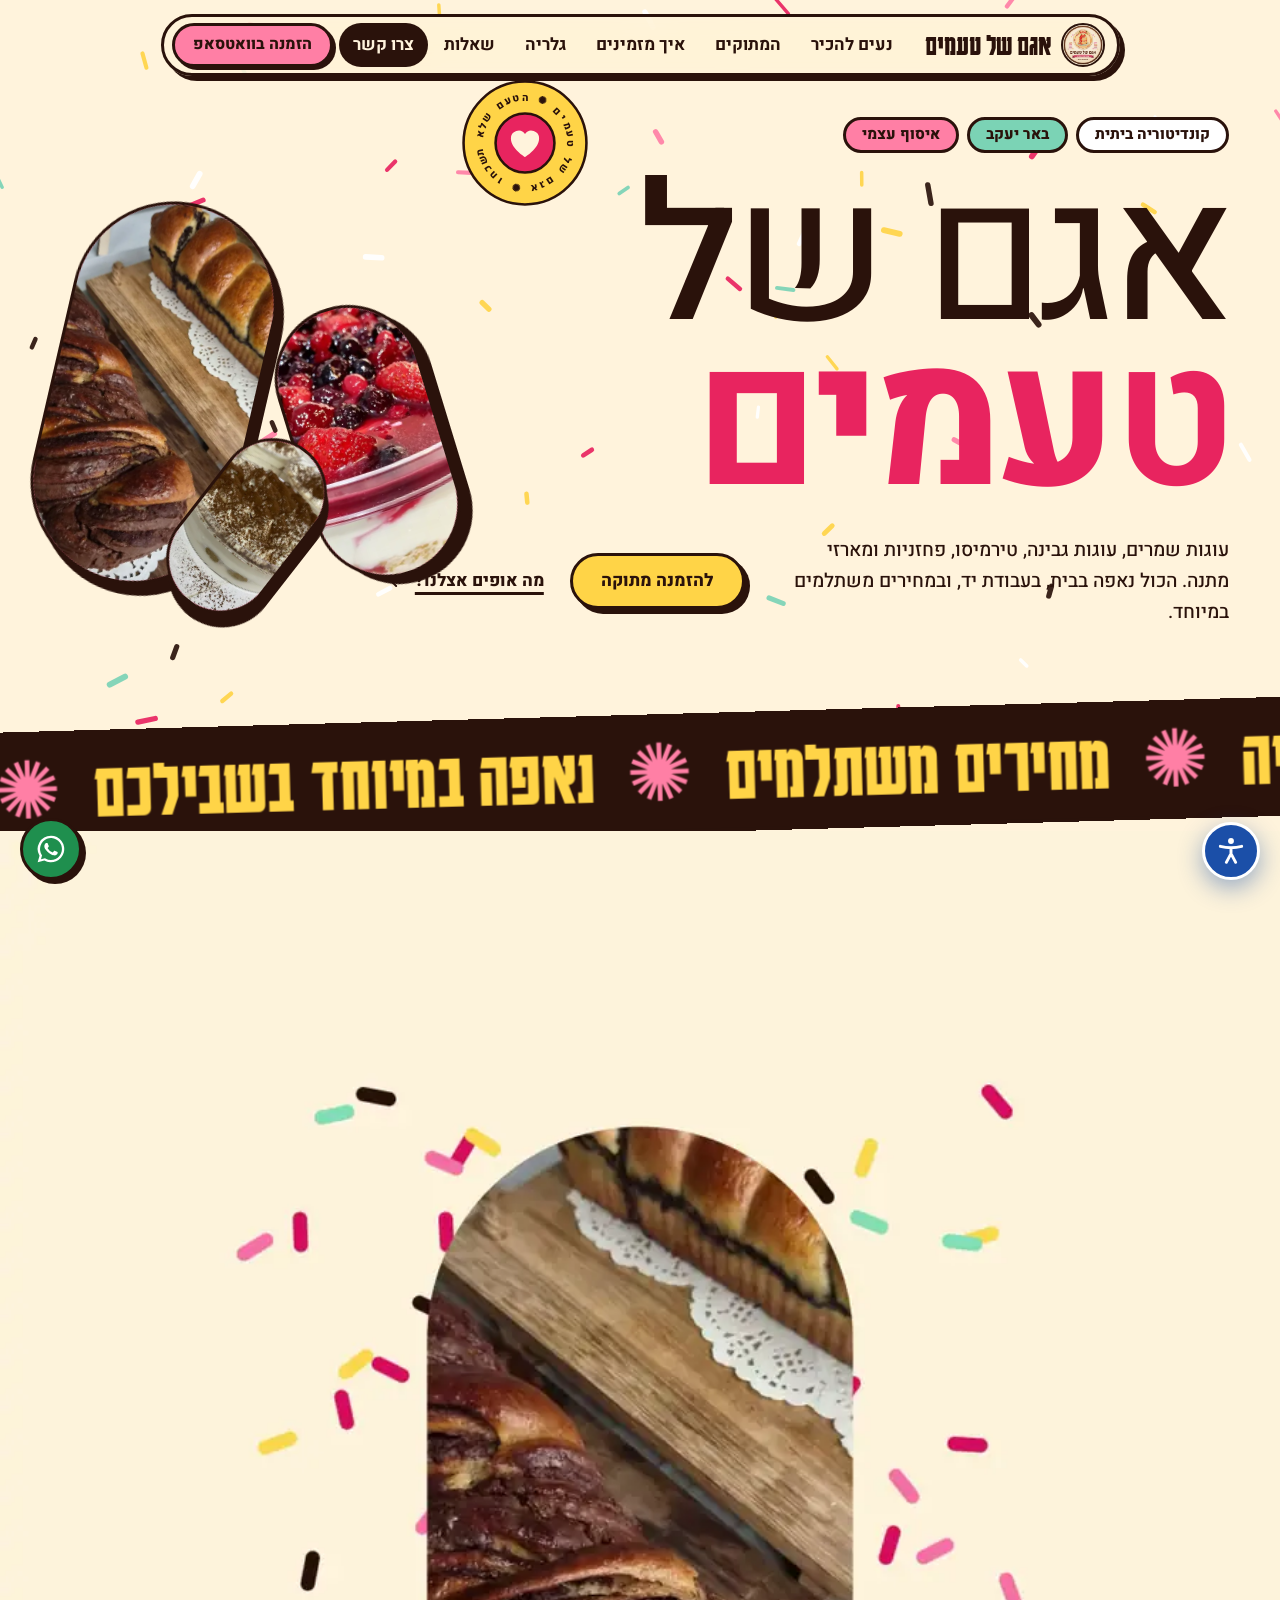
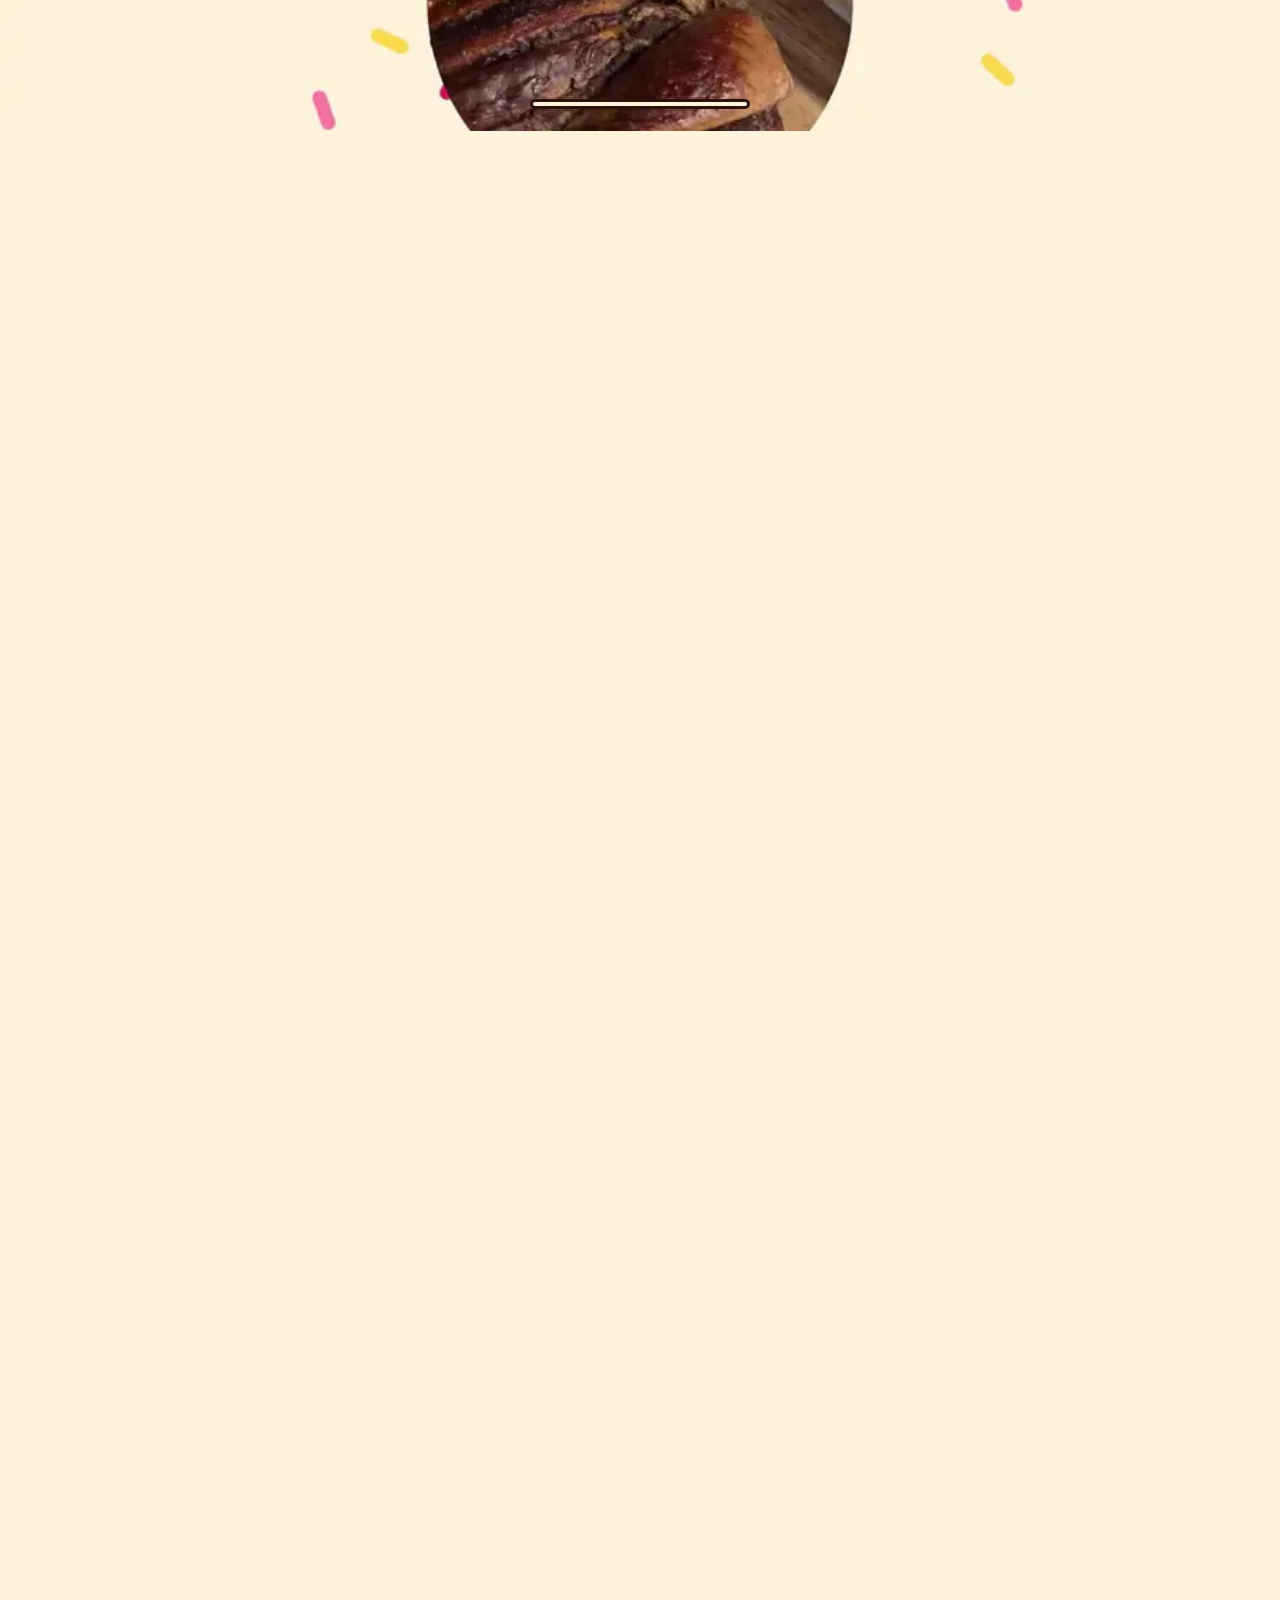
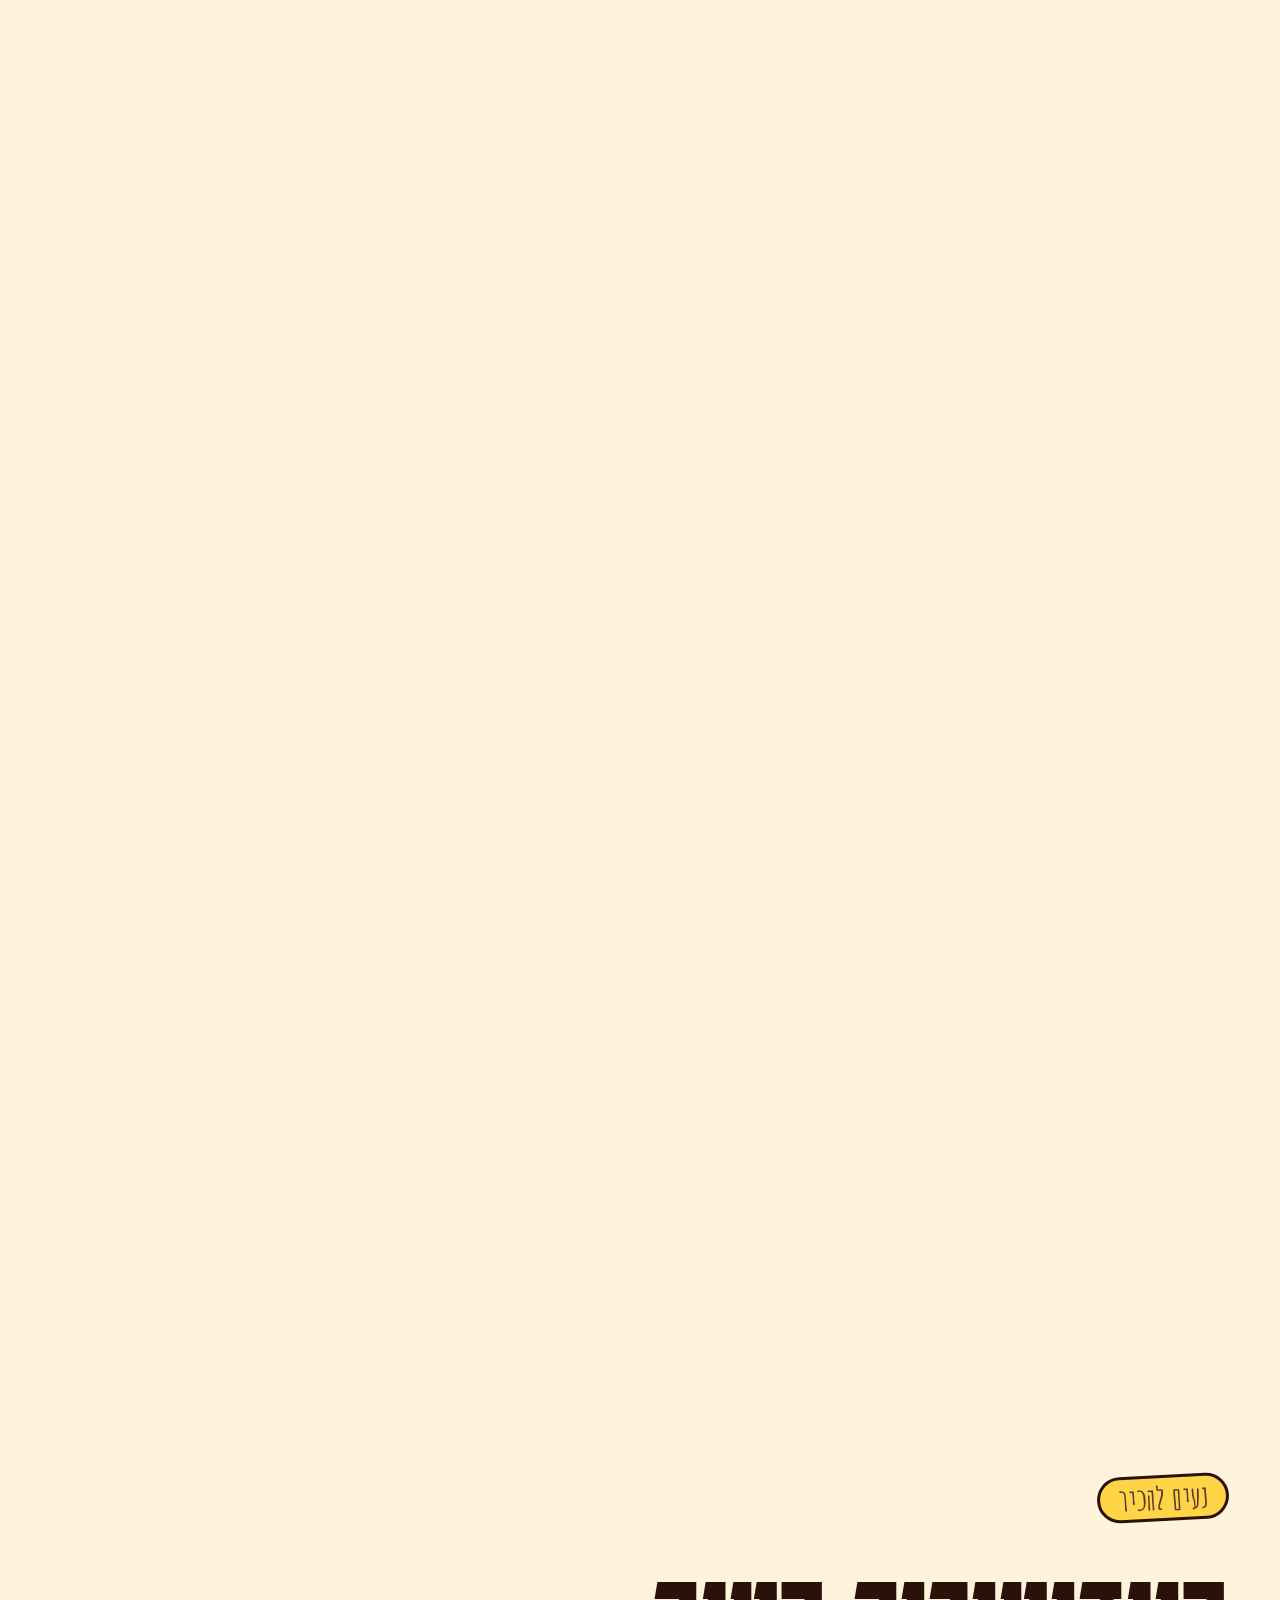
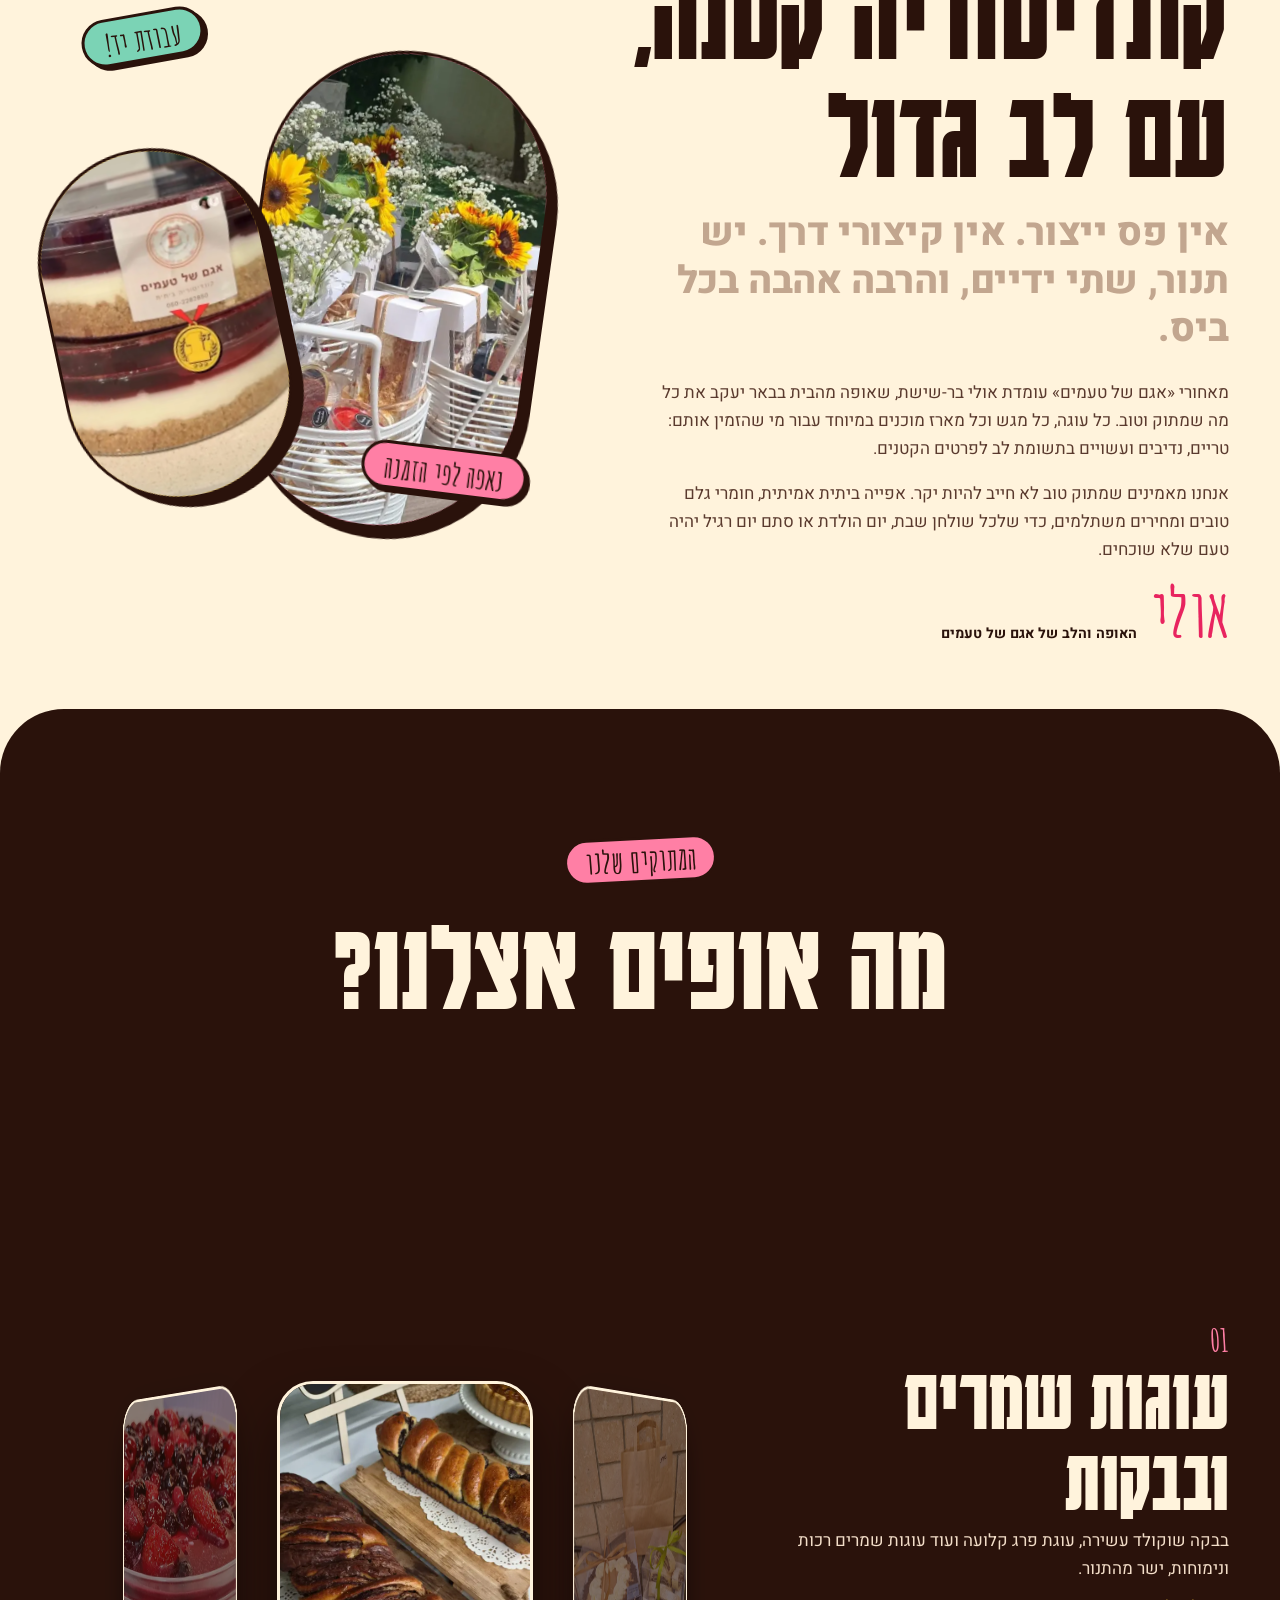
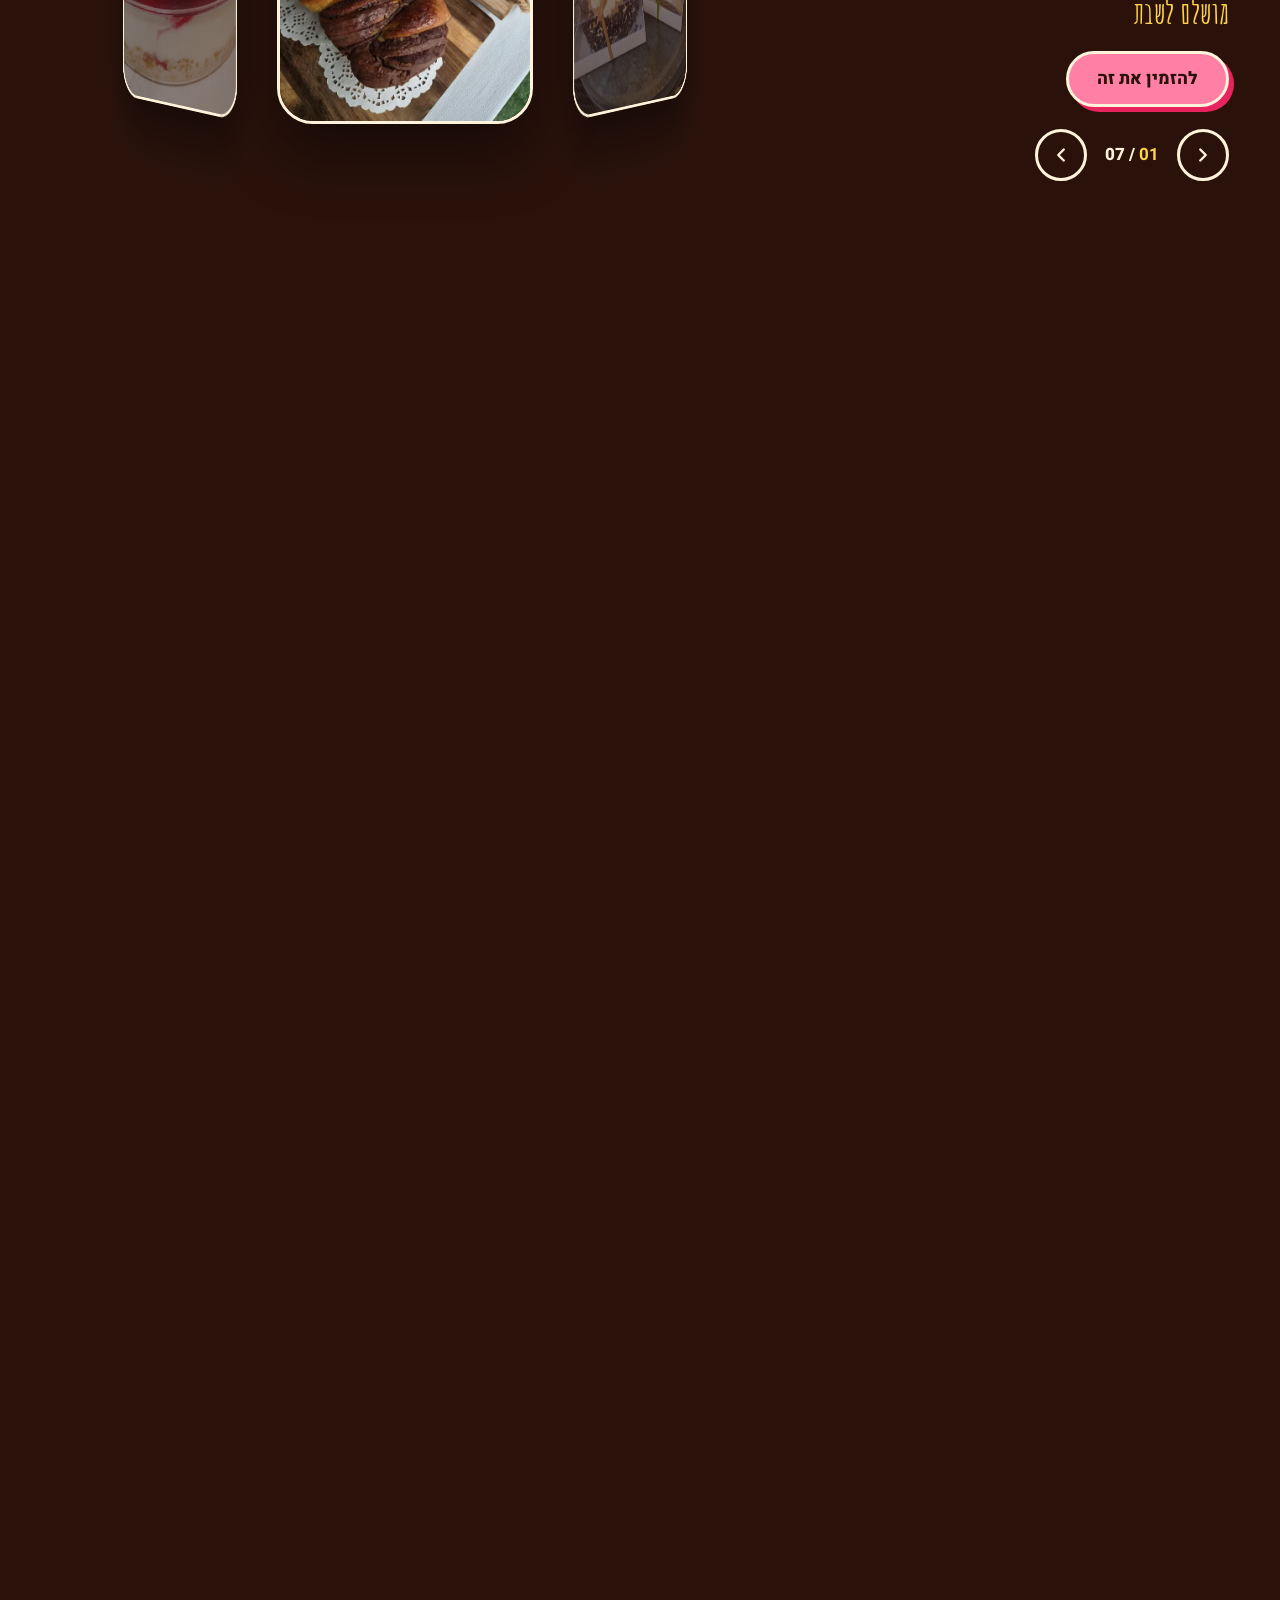
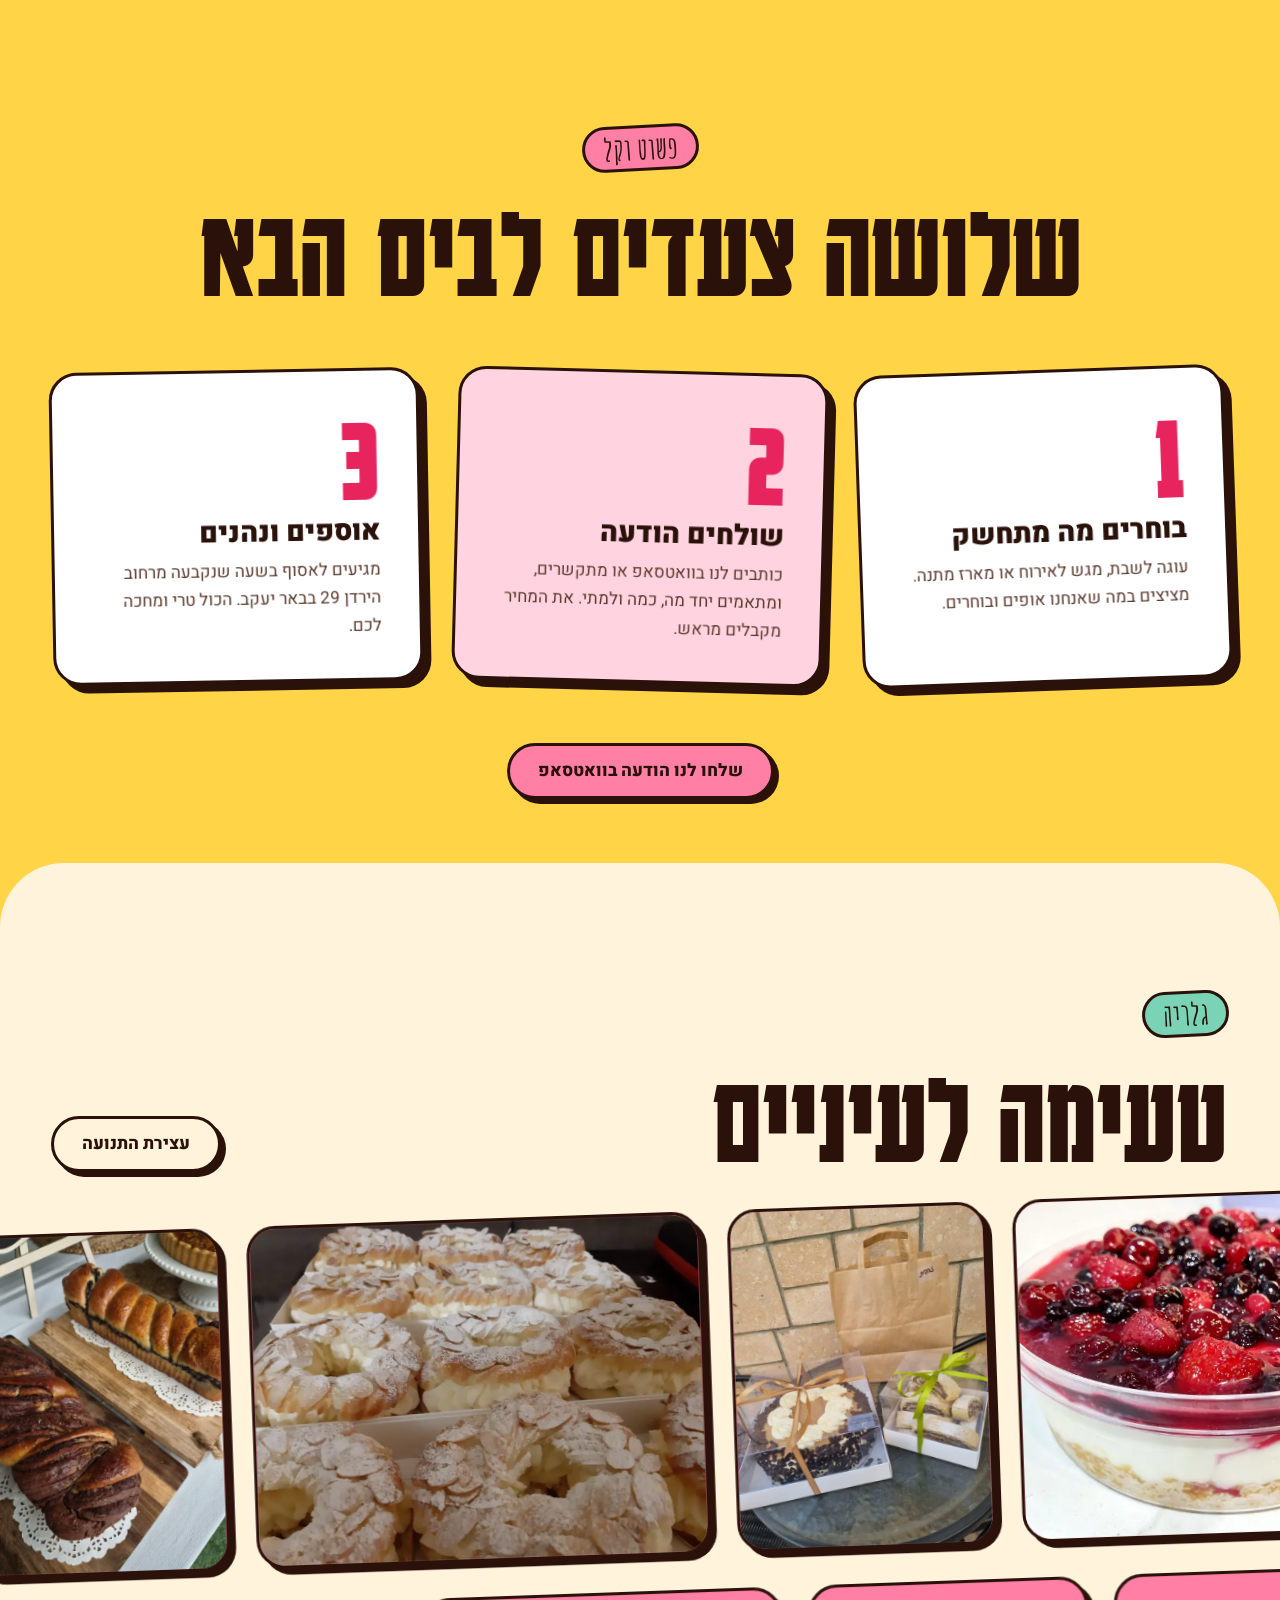
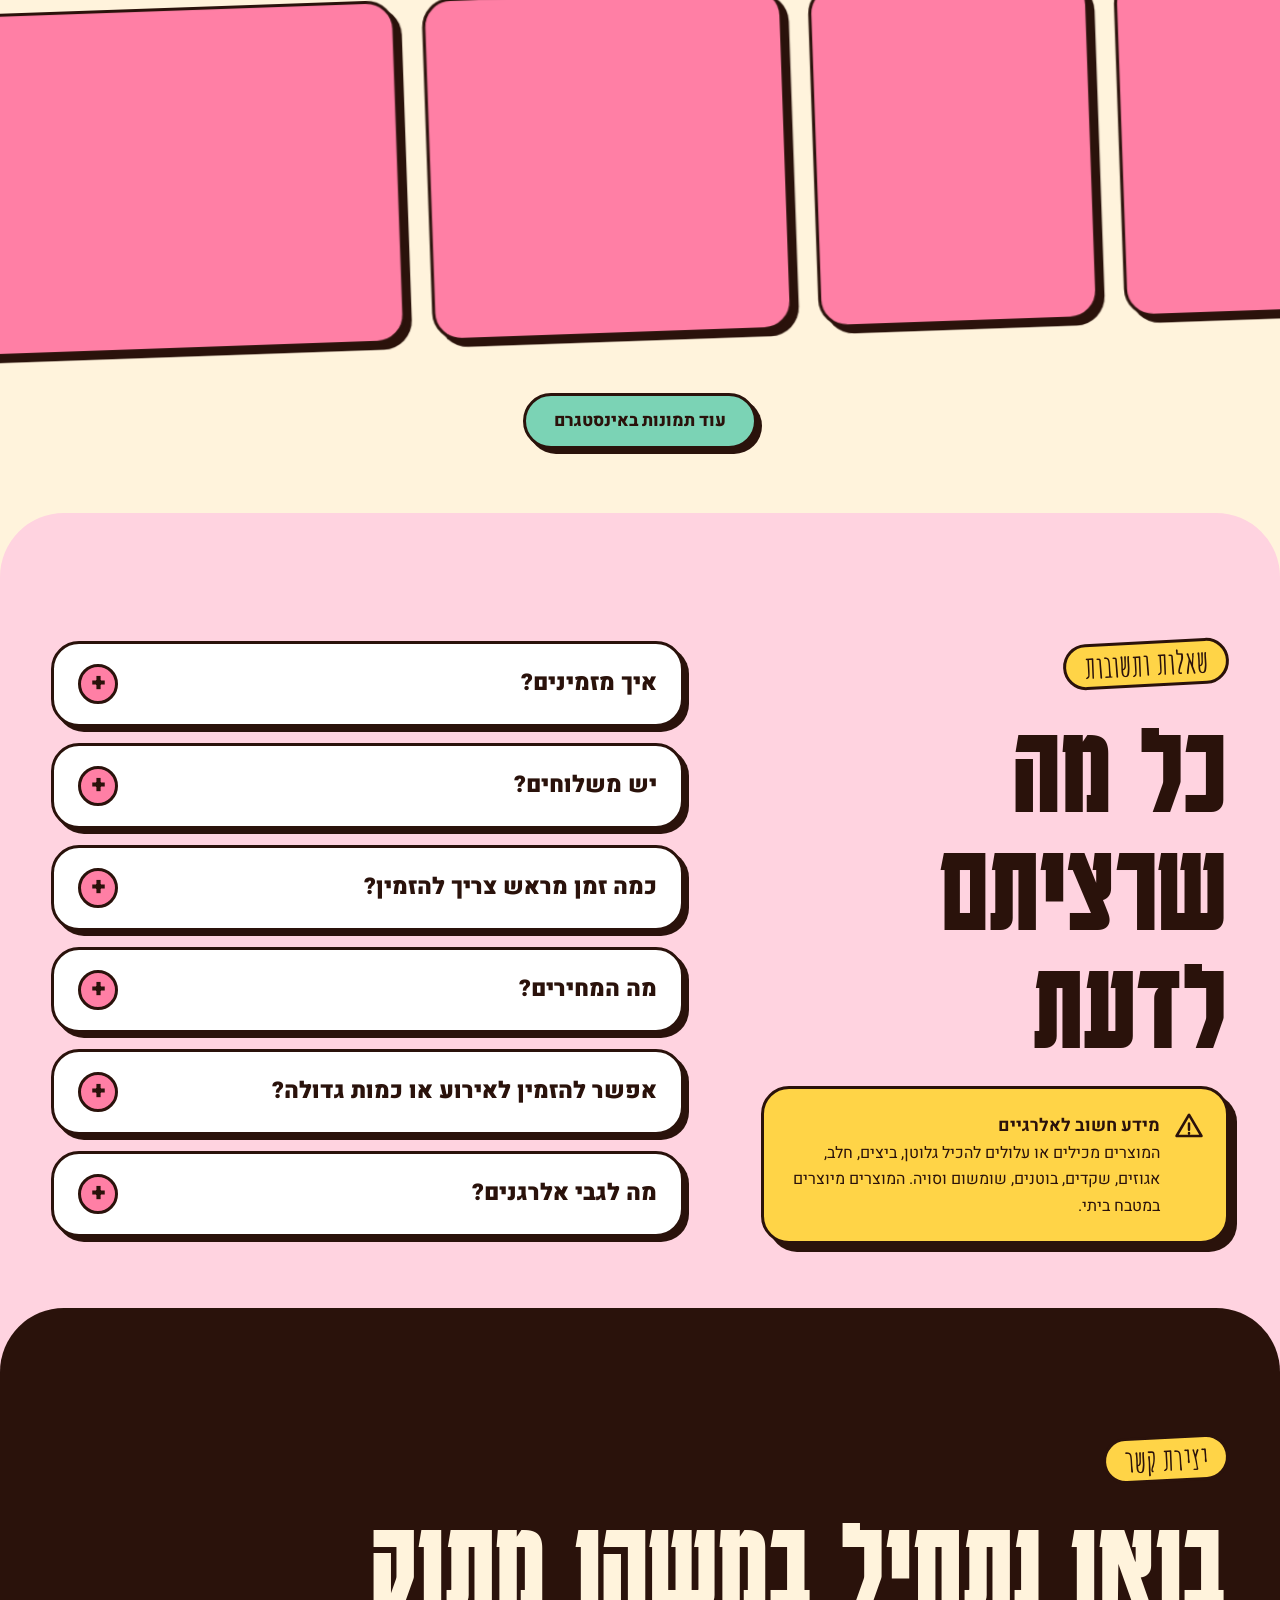
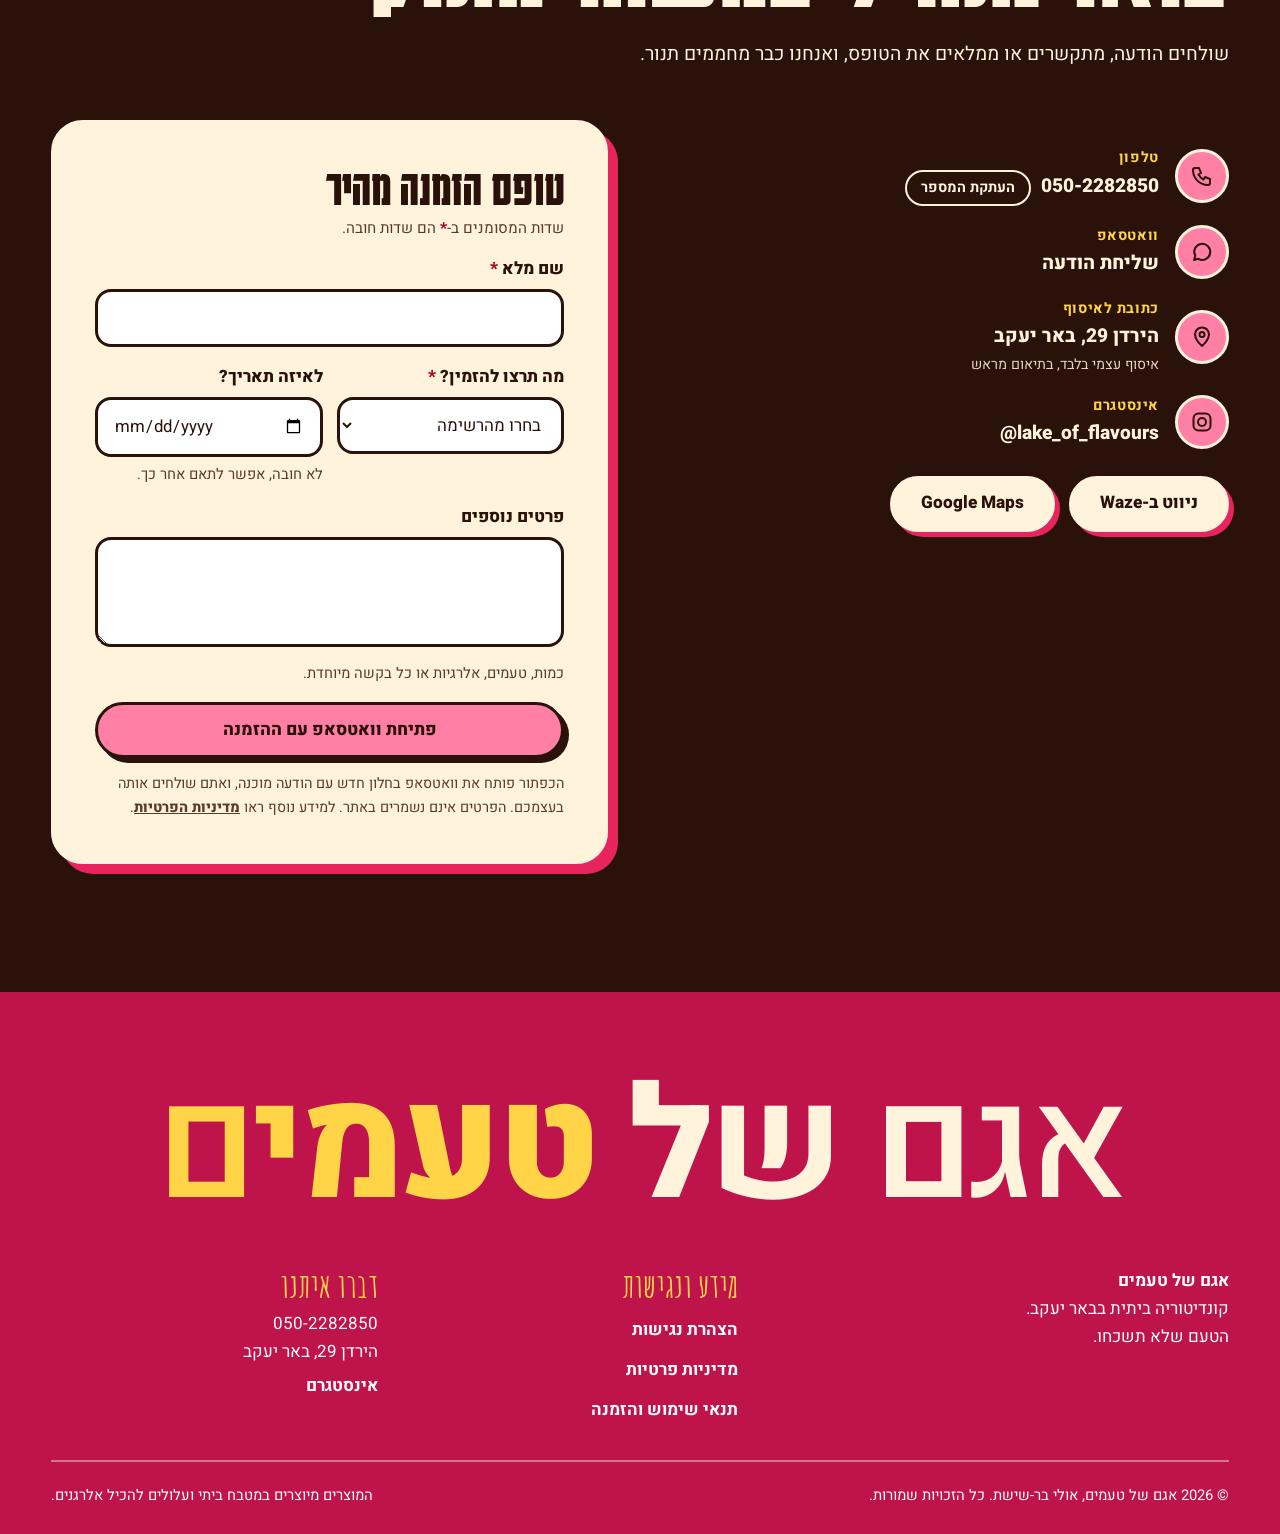
==== commit 50a90880: "New site: candy-pop design, HyperFrames video intro, scroll film, 3D product ring Co-Authored-By: Cl" ====
--- a/index.html
+++ b/index.html
@@ -2,436 +2,667 @@
 <html lang="he" dir="rtl">
 <head>
 <meta charset="utf-8">
-<meta name="viewport" content="width=device-width, initial-scale=1">
-<title>אגם של טעמים | קונדיטוריה ביתית בבאר יעקב – הטעם שלא תשכחו</title>
-<meta name="description" content="אגם של טעמים – קונדיטוריה ביתית בבאר יעקב. עוגות שמרים, עוגות גבינה, טירמיסו, פריז-ברסט, מגולגלות ומארזי מתנה בעבודת יד ובמחירים משתלמים. הזמנות: 050-2282850.">
-<meta name="theme-color" content="#FBF3E6">
+<meta name="viewport" content="width=device-width, initial-scale=1, viewport-fit=cover">
+<meta name="theme-color" content="#FFF3DC">
 <link rel="icon" type="image/png" href="assets/img/logo-256.png">
 <link rel="apple-touch-icon" href="assets/img/logo-256.png">
 <meta property="og:type" content="website">
 <meta property="og:locale" content="he_IL">
 <meta property="og:title" content="אגם של טעמים | קונדיטוריה ביתית">
 <meta property="og:description" content="הטעם שלא תשכחו. מאפים וקינוחים ביתיים בעבודת יד, באר יעקב.">
-<meta property="og:image" content="assets/img/og.jpg">
-<link rel="preload" href="assets/fonts/frank-ruhl-libre-hebrew-wght-normal.woff2" as="font" type="font/woff2" crossorigin>
-<link rel="preload" href="assets/fonts/assistant-hebrew-wght-normal.woff2" as="font" type="font/woff2" crossorigin>
-<link rel="preload" href="assets/fonts/amatic-hebrew-700.woff2" as="font" type="font/woff2" crossorigin>
-<link rel="preload" href="assets/gallery/1.webp" as="image" type="image/webp">
-<link rel="stylesheet" href="css/home.css?v=12">
-<script>
-/* הפתיחה מוצגת פעם אחת בכל ביקור, ורק אם המשתמש לא ביקש להפחית תנועה */
-(function(){var d=document.documentElement;d.classList.add('js');try{
-  var p=JSON.parse(localStorage.getItem('agam-a11y')||'{}');
-  var reduce=matchMedia('(prefers-reduced-motion: reduce)').matches||p.nomotion;
-  if(!reduce&&!sessionStorage.getItem('agam-intro'))d.classList.add('intro-on');
-}catch(e){}})();
-</script>
+<meta property="og:image" content="https://agamsheltamim.github.io/assets/img/og.jpg">
 <script type="application/ld+json">
 {"@context":"https://schema.org","@type":"Bakery","name":"אגם של טעמים","description":"קונדיטוריה ביתית בבאר יעקב",
 "telephone":"+972-50-228-2850","image":"https://agamsheltamim.github.io/assets/img/og.jpg","url":"https://agamsheltamim.github.io/",
 "address":{"@type":"PostalAddress","streetAddress":"הירדן 29","addressLocality":"באר יעקב","addressCountry":"IL"},
 "sameAs":["https://www.instagram.com/lake_of_flavours/"]}
 </script>
-</head>
-<body>
-
-<svg width="0" height="0" style="position:absolute" aria-hidden="true" focusable="false">
-  <defs>
-    <symbol id="berry" viewBox="0 0 64 76">
-      <path d="M32 20c15-3 27 6 25 22-2 15-14 29-25 31C21 71 9 57 7 42 5 26 17 17 32 20Z" fill="#D7263D" stroke="#7A1022" stroke-width="2.4"/>
-      <path d="M20 30q-6 6-6 15" fill="none" stroke="#fff" stroke-opacity=".45" stroke-width="3" stroke-linecap="round"/>
-      <g fill="#FBE3A0"><ellipse cx="24" cy="38" rx="1.6" ry="2.4"/><ellipse cx="34" cy="34" rx="1.6" ry="2.4"/><ellipse cx="44" cy="40" rx="1.6" ry="2.4"/><ellipse cx="29" cy="48" rx="1.6" ry="2.4"/><ellipse cx="40" cy="51" rx="1.6" ry="2.4"/><ellipse cx="22" cy="53" rx="1.6" ry="2.4"/><ellipse cx="33" cy="60" rx="1.6" ry="2.4"/><ellipse cx="47" cy="29" rx="1.6" ry="2.4"/></g>
-      <path d="M32 22c-3-8-12-10-18-7 6 1 9 4 11 8-7-1-12 2-14 6 7-3 13-2 17 0 0-1 1-5 4-7 3 2 4 6 4 7 4-2 10-3 17 0-2-4-7-7-14-6 2-4 5-7 11-8-6-3-15-1-18 7Z" fill="#4E8B3A" stroke="#2C5520" stroke-width="2" stroke-linejoin="round"/>
-      <path d="M32 18c0-5 1-9 4-12" fill="none" stroke="#2C5520" stroke-width="3" stroke-linecap="round"/>
-    </symbol>
-    <symbol id="swash" viewBox="0 0 300 30"><path d="M4 20C60 6 120 4 170 12s92 10 126-6" fill="none" stroke="currentColor" stroke-width="7" stroke-linecap="round"/></symbol>
-    <symbol id="arrow" viewBox="0 0 90 60"><path d="M84 6C70 30 46 44 12 46m0 0 12-12M12 46l14 9" fill="none" stroke="currentColor" stroke-width="3.2" stroke-linecap="round" stroke-linejoin="round"/></symbol>
-    <symbol id="i-wa" viewBox="0 0 24 24"><path fill="currentColor" d="M12 2a10 10 0 0 0-8.600 15.100L2 22l5-1.300A10 10 0 1 0 12 2Zm0 18.200a8.200 8.200 0 0 1-4.200-1.150l-.3-.18-3 .78.800-2.900-.2-.3A8.200 8.200 0 1 1 12 20.200Zm4.500-6.100c-.25-.12-1.460-.72-1.690-.8-.230-.080-.390-.120-.560.130-.160.240-.640.800-.780.960-.140.170-.290.190-.530.060a6.700 6.700 0 0 1-3.330-2.910c-.250-.430.250-.400.720-1.330.080-.170.040-.310-.020-.430-.060-.120-.560-1.340-.760-1.830-.200-.480-.400-.420-.560-.420h-.470c-.170 0-.430.060-.660.310-.220.240-.860.840-.860 2.050 0 1.200.880 2.370 1 2.540.130.160 1.740 2.650 4.200 3.710 1.560.680 2.180.740 2.960.620.480-.070 1.460-.600 1.670-1.170.200-.580.200-1.070.140-1.170-.060-.110-.220-.170-.470-.300Z"/></symbol>
-    <symbol id="i-pin" viewBox="0 0 24 24"><path fill="none" stroke="currentColor" stroke-width="2" stroke-linecap="round" stroke-linejoin="round" d="M12 21s7-6.200 7-11.500A7 7 0 0 0 5 9.500C5 14.800 12 21 12 21Z"/><circle cx="12" cy="9.500" r="2.500" fill="none" stroke="currentColor" stroke-width="2"/></symbol>
-    <symbol id="i-phone" viewBox="0 0 24 24"><path fill="none" stroke="currentColor" stroke-width="2" stroke-linecap="round" stroke-linejoin="round" d="M5 4h4l2 5-2.500 1.500a11 11 0 0 0 5 5L15 13l5 2v4a2 2 0 0 1-2 2A15 15 0 0 1 3 6a2 2 0 0 1 2-2Z"/></symbol>
-    <symbol id="i-bag" viewBox="0 0 24 24"><path fill="none" stroke="currentColor" stroke-width="2" stroke-linecap="round" stroke-linejoin="round" d="M5 8h14l-1 12H6L5 8Zm4 0V6a3 3 0 0 1 6 0v2"/></symbol>
-    <symbol id="i-clock" viewBox="0 0 24 24"><circle cx="12" cy="12" r="9" fill="none" stroke="currentColor" stroke-width="2"/><path d="M12 7v5l3 2" fill="none" stroke="currentColor" stroke-width="2" stroke-linecap="round"/></symbol>
-    <symbol id="i-hand" viewBox="0 0 24 24"><path fill="none" stroke="currentColor" stroke-width="2" stroke-linecap="round" stroke-linejoin="round" d="M12 21s-8-5.300-8-11a4.500 4.500 0 0 1 8-2.800A4.500 4.500 0 0 1 20 10c0 5.700-8 11-8 11Z"/></symbol>
-    <symbol id="i-insta" viewBox="0 0 24 24"><rect x="3.500" y="3.500" width="17" height="17" rx="5" fill="none" stroke="currentColor" stroke-width="2"/><circle cx="12" cy="12" r="4" fill="none" stroke="currentColor" stroke-width="2"/><circle cx="17" cy="7" r="1.200" fill="currentColor"/></symbol>
-    <symbol id="i-warn" viewBox="0 0 24 24"><path fill="none" stroke="currentColor" stroke-width="2" stroke-linecap="round" stroke-linejoin="round" d="M12 3 2 20h20L12 3Zm0 7v5m0 2.500v.500"/></symbol>
-    <symbol id="i-arrow" viewBox="0 0 24 24"><path d="M20 12H5m6-6-6 6 6 6" fill="none" stroke="currentColor" stroke-width="2.200" stroke-linecap="round" stroke-linejoin="round"/></symbol>
-  </defs>
-</svg>
-
-<a class="skip-link" href="#main">דילוג לתוכן הראשי</a>
-
-<!-- ================= פתיחה: רוטב תות נשפך, אגם נפתח ================= -->
+<style>html{-webkit-text-size-adjust:100%}body{margin:0}img{max-width:100%}[hidden]{display:none!important}</style>
+<title>אגם של טעמים | קונדיטוריה ביתית בבאר יעקב</title>
+<meta name="claude:viewport-fit-sides" content="cover">
+<meta name="description" content="אגם של טעמים – קונדיטוריה ביתית בבאר יעקב. עוגות שמרים, עוגות גבינה, טירמיסו, פריז-ברסט, מגולגלות ומארזי מתנה בעבודת יד.">
+<link rel="preconnect" href="https://fonts.googleapis.com">
+<link rel="preconnect" href="https://fonts.gstatic.com" crossorigin>
+<link rel="stylesheet" href="https://fonts.googleapis.com/css2?family=Amatic+SC:wght@700&family=Heebo:wght@100..900&family=Karantina:wght@400;700&display=swap">
+<style>
+/* פריסה: בלוקים של צבע סוכרייה, כותרות פוסטר ענקיות, מסגרות עבות עם צל קשיח, וסוכריות צבעוניות שמרחפות מעל הכול */
+:root{
+  --cream:#FFF3DC; --choc:#2A120B; --pink:#FF7FA5; --pink-soft:#FFD3E0; --berry:#E8245F; --berry-deep:#BF134B; --butter:#FFD447; --mint:#7BD3B5;
+  --paper:#FFFFFF; --muted:#5A3A2E; --err:#B00020; --ok:#12643A;
+  --f-poster:"Karantina","Heebo","Arial Hebrew",Arial,sans-serif;
+  --f-body:"Heebo","Assistant","Arial Hebrew",Arial,sans-serif;
+  --f-hand:"Amatic SC","Heebo",cursive;
+  --ease:cubic-bezier(.2,.9,.2,1);
+  color-scheme:light;
+}
+*,*::before,*::after{box-sizing:border-box}
+body{margin:0;background:var(--cream);color:var(--choc);font-family:var(--f-body);font-size:1.0625rem;line-height:1.65;direction:rtl;overflow-x:clip;-webkit-font-smoothing:antialiased}
+#app{overflow-x:clip}
+img{display:block;max-width:100%;height:auto}
+a{color:inherit}
+h1,h2,h3,p,ul,ol,figure{margin:0;padding:0}
+ul,ol{list-style:none}
+button,input,select,textarea{font:inherit;color:inherit}
+.w{position:relative;z-index:2;width:100%;max-width:1320px;margin-inline:auto;padding-left:max(clamp(16px,4vw,52px),env(safe-area-inset-left,0px));padding-right:max(clamp(16px,4vw,52px),env(safe-area-inset-right,0px))}
+.sr{position:absolute!important;width:1px;height:1px;margin:-1px;padding:0;overflow:hidden;clip:rect(0,0,0,0);white-space:nowrap;border:0}
+:focus-visible{outline:4px solid var(--berry);outline-offset:3px;border-radius:8px}
+.on-dark :focus-visible{outline-color:var(--butter)}
+::selection{background:var(--berry);color:#fff}
+.hand{font-family:var(--f-hand);font-weight:700}
+.skip{position:fixed;top:-120px;right:16px;z-index:6000;background:var(--choc);color:var(--cream);padding:12px 20px;border-radius:12px;font-weight:700}
+.skip:focus{top:calc(12px + env(safe-area-inset-top,0px))}
+
+#sp{position:fixed;inset:0;width:100%;height:100%;z-index:1;pointer-events:none}
+.cur{position:fixed;top:0;left:0;width:18px;height:18px;margin:-9px 0 0 -9px;border-radius:50%;background:#fff;mix-blend-mode:difference;pointer-events:none;z-index:4500;opacity:0;will-change:transform}
+
+/* ---------- רכיבים ---------- */
+.btn{display:inline-flex;align-items:center;justify-content:center;gap:10px;min-height:56px;padding:0 28px;border:3px solid var(--choc);border-radius:999px;background:var(--butter);color:var(--choc);
+  font-weight:800;font-size:1.08rem;text-decoration:none;cursor:pointer;box-shadow:5px 5px 0 var(--choc);transition:transform .16s var(--ease),box-shadow .16s var(--ease),background-color .2s}
+.btn svg{width:22px;height:22px;flex:none;fill:currentColor}
+.btn:hover{transform:translate(-2px,-2px);box-shadow:8px 8px 0 var(--choc)}
+.btn:active{transform:translate(4px,4px);box-shadow:1px 1px 0 var(--choc)}
+.mo .btn.mag{transition:box-shadow .16s var(--ease),background-color .2s}
+.btn.pink{background:var(--pink)} .btn.cream{background:var(--cream)} .btn.mint{background:var(--mint)}
+.on-dark .btn{border-color:var(--cream);box-shadow:5px 5px 0 var(--berry)}
+.on-dark .btn:hover{box-shadow:8px 8px 0 var(--berry)}
+.on-dark .btn:active{box-shadow:1px 1px 0 var(--berry)}
+.tlink{display:inline-flex;align-items:center;gap:8px;min-height:44px;font-weight:800;text-decoration:underline;text-decoration-thickness:3px;text-underline-offset:6px}
+.tlink svg{width:20px;height:20px;fill:none;stroke:currentColor;stroke-width:2.4;stroke-linecap:round;stroke-linejoin:round;transition:transform .3s var(--ease)}
+.tlink:hover svg{transform:translateX(-6px)}
+.eyebrow{display:inline-block;font-family:var(--f-hand);font-weight:700;font-size:clamp(1.7rem,2.4vw,2.1rem);line-height:1;padding:6px 18px 3px;border:3px solid var(--choc);border-radius:999px;background:var(--butter);color:var(--choc);transform:rotate(-3deg);margin-bottom:18px}
+.h2{font-family:var(--f-poster);font-weight:700;font-size:clamp(3.8rem,10vw,9.5rem);line-height:.86;text-wrap:balance}
+.h2 .wd{display:inline-block;overflow:hidden;vertical-align:top;padding:.06em .02em 0}
+.h2 .wd>span{display:inline-block}
+.lead{font-size:clamp(1.12rem,1.5vw,1.3rem);line-height:1.6;max-width:56ch}
+.sec{position:relative;padding-block:clamp(72px,10vw,150px)}
+.sheet{border-radius:clamp(30px,5vw,70px) clamp(30px,5vw,70px) 0 0;margin-top:calc(-1 * clamp(30px,5vw,70px))}
+.s-cream{background:var(--cream)} .s-pink{background:var(--pink)} .s-butter{background:var(--butter)} .s-soft{background:var(--pink-soft)}
+.s-choc{background:var(--choc);color:var(--cream)}
+.card{background:var(--paper);border:3px solid var(--choc);border-radius:28px;box-shadow:8px 8px 0 var(--choc)}
+
+/* ---------- פתיחה ---------- */
+#intro{display:none}
+.intro-on #intro{display:block;position:fixed;inset:0;z-index:5000;overflow:hidden;background:var(--choc)}
+.intro-on body{overflow:hidden}
+.i-cols{position:absolute;inset:0;display:flex;direction:ltr}
+.i-cols i{flex:1;height:100%;margin-inline:-.5px}
+.i-a i:nth-child(1){background:var(--pink)}.i-a i:nth-child(2){background:var(--butter)}.i-a i:nth-child(3){background:var(--berry)}.i-a i:nth-child(4){background:var(--mint)}.i-a i:nth-child(5){background:var(--pink)}.i-a i:nth-child(6){background:var(--butter)}
+.i-b i{background:var(--choc)}
+#introVid{position:absolute;inset:0;width:100%;height:100%;object-fit:cover;background:var(--choc)}
+.i-sub{position:absolute;inset-inline:0;bottom:calc(16% + env(safe-area-inset-bottom,0px));text-align:center;font-family:var(--f-hand);font-weight:700;font-size:clamp(1.8rem,4vw,3rem);color:var(--butter);opacity:0;padding-inline:16px}
+.i-skip{position:absolute;bottom:calc(22px + env(safe-area-inset-bottom,0px));left:max(22px,env(safe-area-inset-left,0px));min-height:48px;padding:0 22px;border-radius:999px;border:2px solid var(--cream);background:rgba(42,18,11,.78);color:var(--cream);font-weight:700;cursor:pointer}
+.i-skip:focus-visible{outline-color:var(--butter)}
+
+/* ---------- ניווט ---------- */
+.hdr{position:fixed;top:calc(14px + env(safe-area-inset-top,0px));inset-inline:0;z-index:60;display:flex;justify-content:center;pointer-events:none;padding-left:max(16px,env(safe-area-inset-left,0px));padding-right:max(16px,env(safe-area-inset-right,0px));transition:transform .5s var(--ease)}
+.hdr.hide{transform:translateY(-160%)}
+.pill{pointer-events:auto;display:flex;align-items:center;gap:6px;padding:6px 8px;background:var(--cream);border:3px solid var(--choc);border-radius:999px;box-shadow:5px 5px 0 var(--choc);max-width:100%}
+@media (min-width:1021px){.pill{background:rgba(255,243,220,.72);-webkit-backdrop-filter:blur(18px) saturate(170%);backdrop-filter:blur(18px) saturate(170%)}}
+@media (prefers-reduced-transparency:reduce){.pill{background:var(--cream);-webkit-backdrop-filter:none;backdrop-filter:none}}
+@media (prefers-contrast:more){.pill{background:var(--cream);-webkit-backdrop-filter:none;backdrop-filter:none}}
+.a11y-contrast .pill{background:#000;-webkit-backdrop-filter:none;backdrop-filter:none}
+.cap.grab{cursor:grab;touch-action:none}
+.cap.held{cursor:grabbing;z-index:6}
+.ring-on .ring-stage{cursor:grab;touch-action:pan-y}
+.ring-on .ring-stage.held{cursor:grabbing}
+.tile:active{transform:scale(.97)}
+.rbtn:active,.copy:active{transform:scale(.94)}
+.brand{display:flex;align-items:center;gap:10px;padding-inline:4px 12px;text-decoration:none;font-family:var(--f-poster);font-weight:700;font-size:1.9rem;line-height:1;white-space:nowrap}
+.brand img{width:44px;height:44px;border-radius:50%;border:2px solid var(--choc)}
+.nav ul{display:flex;gap:2px}
+.nav a{display:inline-flex;align-items:center;min-height:44px;padding:0 14px;border-radius:999px;text-decoration:none;font-weight:700;transition:background-color .2s,color .2s}
+.nav a:hover,.nav a[aria-current="true"]{background:var(--choc);color:var(--cream)}
+.pill .btn{min-height:44px;padding:0 18px;font-size:.98rem;box-shadow:3px 3px 0 var(--choc);background:var(--pink)}
+.mbtn{display:none;width:48px;height:48px;border-radius:50%;border:3px solid var(--choc);background:var(--butter);cursor:pointer;position:relative}
+.mbtn span,.mbtn span::before,.mbtn span::after{position:absolute;left:50%;width:20px;height:3px;margin-left:-10px;background:var(--choc);border-radius:3px;transition:transform .3s var(--ease)}
+.mbtn span{top:50%;margin-top:-1.5px}.mbtn span::before{content:"";top:-7px}.mbtn span::after{content:"";top:7px}
+.mbtn[aria-expanded="true"] span{background:transparent}
+.mbtn[aria-expanded="true"] span::before{transform:translateY(7px) rotate(45deg)}
+.mbtn[aria-expanded="true"] span::after{transform:translateY(-7px) rotate(-45deg)}
+@media (max-width:1020px){
+  .pill{width:100%;justify-content:space-between}
+  .mbtn{display:block}
+  .pill>.btn{display:none}
+  .nav{position:fixed;inset:0;z-index:-1;background:var(--pink);display:flex;flex-direction:column;align-items:center;justify-content:center;gap:24px;pointer-events:auto;
+    clip-path:circle(0% at 12% 6%);visibility:hidden;transition:clip-path .7s var(--ease),visibility 0s .7s}
+  .nav.open{clip-path:circle(150% at 12% 6%);visibility:visible;transition:clip-path .7s var(--ease)}
+  .nav ul{flex-direction:column;align-items:center;gap:0}
+  .nav a{font-family:var(--f-poster);font-size:clamp(3rem,13vw,5rem);line-height:1;min-height:64px;padding:0 20px}
+}
+
+/* ---------- HERO ---------- */
+.hero{position:relative;padding-block:clamp(104px,13vh,150px) clamp(60px,7vw,100px);overflow:hidden}
+.hero-top{display:flex;flex-wrap:wrap;gap:8px;margin-bottom:clamp(10px,2vw,24px)}
+.chip{display:inline-flex;align-items:center;min-height:36px;padding:0 16px;border:3px solid var(--choc);border-radius:999px;font-weight:800;font-size:.95rem;background:var(--paper)}
+.chip:nth-child(2){background:var(--mint)}.chip:nth-child(3){background:var(--pink)}
+.kin{font-family:var(--f-body);font-weight:900;font-size:clamp(4.4rem,15vw,15.5rem);line-height:.86;letter-spacing:-.03em;user-select:none}
+.kin .kl{display:block;white-space:nowrap}
+.kin .kl:nth-child(2){color:var(--berry)}
+.kin .ch{display:inline-block;will-change:transform}
+.hero-row{display:flex;flex-wrap:wrap;align-items:center;gap:20px 44px;margin-top:clamp(18px,2.2vw,32px)}
+.hero-row .lead{max-width:40ch;font-weight:500}
+.hero-cta{display:flex;flex-wrap:wrap;align-items:center;gap:16px 26px}
+.cap{position:absolute;z-index:2;border-radius:999px;overflow:hidden;border:3px solid var(--choc);box-shadow:10px 10px 0 var(--choc);will-change:transform;background:var(--pink)}
+.cap img{width:100%;height:100%;object-fit:cover}
+.hero .c1{width:clamp(150px,16vw,250px);aspect-ratio:9/17;left:4%;top:17%;transform:rotate(13deg)}
+.hero .c2{width:clamp(110px,11.5vw,180px);aspect-ratio:9/17;left:23%;top:34%;transform:rotate(-17deg)}
+.hero .c3{width:clamp(90px,8.5vw,130px);aspect-ratio:9/16;left:15%;top:64%;transform:rotate(38deg)}
+.kin{position:relative;z-index:3}
+.badge{position:absolute;z-index:3;left:36%;top:11%;width:clamp(96px,10vw,150px);aspect-ratio:1}
+.badge svg{width:100%;height:100%;animation:spin 20s linear infinite}
+.badge text{font-family:var(--f-body);font-weight:800;font-size:16px;fill:var(--choc);text-anchor:middle}
+@keyframes spin{to{transform:rotate(360deg)}}
+@media (max-width:820px){
+  .hero{padding-top:118px}
+  .kin .kl:nth-child(2){padding-left:0}
+  .hero .cap{position:relative;left:auto;right:auto;top:auto}
+  .hero-caps{display:flex;justify-content:center;align-items:center;gap:7vw;margin-top:34px;padding-inline:4vw}
+  .hero .c1{width:29vw}.hero .c2{width:21vw}.hero .c3{width:17vw}
+  .badge{display:none}
+}
+
+/* ---------- רצועה נעה ---------- */
+.mq{direction:ltr;overflow:hidden;white-space:nowrap}
+.mq-t{display:inline-flex;will-change:transform}
+.strip{position:relative;z-index:2;background:var(--choc);color:var(--butter);border-block:3px solid var(--choc);padding-block:clamp(8px,1.2vw,16px);transform:rotate(-1.6deg) scale(1.04)}
+.strip .mq-t>span{display:inline-flex;align-items:center;gap:clamp(18px,2.4vw,40px);padding-inline-end:clamp(18px,2.4vw,40px);font-family:var(--f-poster);font-weight:700;font-size:clamp(2.6rem,6vw,5.4rem);line-height:1;direction:rtl}
+.strip b{color:var(--pink);font-weight:400}
+
+/* ---------- מניפסט ---------- */
+.mani{overflow:hidden;padding-block:clamp(90px,12vw,170px)}
+.mani-big{position:relative;z-index:3;font-family:var(--f-poster);font-weight:700;font-size:clamp(6rem,27vw,30rem);line-height:.78;text-align:center;pointer-events:none}
+.mani-big .ml{display:block;white-space:nowrap;will-change:transform}
+.mani-big .ml:nth-child(2){color:var(--cream);-webkit-text-stroke:3px var(--choc)}
+.mani-sub{position:relative;z-index:3;text-align:center;font-size:clamp(2rem,4.4vw,3.6rem);line-height:1.1;margin-top:clamp(20px,3vw,40px);padding-inline:16px}
+.mani-hint{position:relative;z-index:3;text-align:center;font-weight:800;margin-top:14px;display:none}
+@media (hover:hover) and (pointer:fine){.mo .mani-hint{display:block}}
+.trail{position:absolute;inset:0;z-index:2;pointer-events:none;overflow:hidden}
+.trail img{position:absolute;top:0;left:0;width:clamp(120px,13vw,200px);aspect-ratio:9/15;object-fit:cover;border-radius:999px;border:3px solid var(--choc);box-shadow:6px 6px 0 var(--choc);opacity:0;will-change:transform}
+
+/* ---------- סרטון גלילה ---------- */
+.reel{position:relative;z-index:2;background:var(--cream)}
+.reel-pin{position:relative;height:100vh;height:100svh;display:grid;place-items:center;overflow:hidden;background:var(--cream)}
+#reelCv,.reel-still{grid-area:1/1;width:100%;height:100%;display:block}
+.reel-still{object-fit:cover}
+.mo .reel-still.off{display:none}
+.static #reelCv{display:none}
+.static .reel-pin{height:auto;padding-block:24px}
+.static .reel-still{width:min(100% - 32px,640px);height:auto;border:3px solid var(--choc);border-radius:28px;box-shadow:8px 8px 0 var(--choc)}
+.reel-bar{position:absolute;bottom:calc(22px + env(safe-area-inset-bottom,0px));left:50%;width:min(220px,50vw);height:10px;margin-left:calc(min(220px,50vw) / -2);border:3px solid var(--choc);border-radius:999px;background:var(--cream);overflow:hidden;direction:ltr}
+.reel-bar i{display:block;height:100%;background:var(--berry);transform:scaleX(0);transform-origin:0 50%}
+.static .reel-bar{display:none}
+@media (max-aspect-ratio:4/5){
+  .mo #reelCv,.mo .reel-still{width:calc(100% - 32px);height:min(100% - 150px,142vw);border:3px solid var(--choc);border-radius:28px;box-shadow:8px 8px 0 var(--choc)}
+}
+
+/* ---------- אודות ---------- */
+.about-g{display:grid;grid-template-columns:1.1fr .9fr;gap:clamp(36px,6vw,90px);align-items:center}
+.about-g>*{min-width:0}
+.quote{font-weight:800;font-size:clamp(1.6rem,3vw,2.6rem);line-height:1.25;margin:22px 0 26px;letter-spacing:-.01em}
+.about-t p:not(.quote):not(.sign){color:var(--muted);max-width:58ch;margin-bottom:1em}
+.sign{display:flex;align-items:baseline;gap:14px;margin-top:22px}
+.sign .hand{font-size:4.2rem;line-height:.8;color:var(--berry)}
+.sign small{font-weight:700}
+.about-a{position:relative;min-height:clamp(420px,46vw,640px)}
+.about-a .cap{position:absolute}
+.about-a .a1{width:58%;aspect-ratio:9/15;right:2%;top:0;transform:rotate(8deg);z-index:2}
+.about-a .a2{width:46%;aspect-ratio:9/14;left:0;bottom:0;transform:rotate(-12deg);z-index:3;background:var(--butter)}
+.stk{position:absolute;z-index:4;padding:8px 20px 4px;border:3px solid var(--choc);border-radius:999px;font-size:1.9rem;line-height:1;box-shadow:4px 4px 0 var(--choc)}
+.stk.k1{background:var(--mint);top:8%;left:6%;transform:rotate(-10deg)}
+.stk.k2{background:var(--pink);bottom:10%;right:4%;transform:rotate(7deg)}
+@media (max-width:900px){.about-g{grid-template-columns:1fr}.about-a{min-height:clamp(400px,104vw,560px)}}
+
+/* ---------- מוצרים: קרוסלה תלת-ממדית ---------- */
+.prod{z-index:2}
+.prod-head{text-align:center;margin-bottom:clamp(24px,4vw,50px)}
+.prod .eyebrow{background:var(--pink)}
+.ring{display:grid;grid-template-columns:repeat(auto-fill,minmax(250px,1fr));gap:24px}
+.pc{border:3px solid var(--cream);border-radius:28px;overflow:hidden;background:var(--choc)}
+.pc figure{aspect-ratio:3/4;overflow:hidden}
+.pc img{width:100%;height:100%;object-fit:cover}
+.pc-txt{padding:20px}
+.pc-txt h3{font-family:var(--f-poster);font-weight:700;font-size:2.6rem;line-height:.95;margin-bottom:8px}
+.pc-txt .tag{font-family:var(--f-hand);font-weight:700;font-size:1.7rem;color:var(--butter);margin:6px 0 12px}
+.ring-detail,.ring-ui{display:none}
+.ring-on .ring-stage{position:relative;height:var(--rh);perspective:1300px;perspective-origin:50% 42%}
+.ring-on .ring{display:block;position:absolute;left:50%;top:0;width:var(--rw);height:var(--rh);margin-left:calc(var(--rw) / -2);transform-style:preserve-3d;will-change:transform}
+.ring-on .pc{position:absolute;inset:0;border-radius:36px;box-shadow:0 30px 60px rgba(0,0,0,.45);backface-visibility:hidden}
+.ring-on .pc::after{content:"";position:absolute;inset:0;background:var(--choc);opacity:var(--dim,0);pointer-events:none}
+.ring-on .pc figure{aspect-ratio:auto;height:100%}
+.ring-on .pc-txt{display:none}
+.ring-on .ring-pin{min-height:100vh;min-height:100svh;display:grid;grid-template-columns:.85fr 1.35fr;align-items:center;gap:24px;padding-block:96px 28px}
+.ring-on .ring-pin>*{min-width:0}
+.ring-on .ring-stage{order:2}
+.ring-on .ring-detail{display:block;position:relative;z-index:3}
+.ring-on .pc{cursor:pointer}
+@media (max-width:899px){
+  .ring-on .ring-pin{grid-template-columns:1fr;align-content:center;gap:14px;padding-block:92px 20px}
+  .ring-on .ring-stage{order:0}
+  .ring-on .ring-detail{text-align:center}
+  .ring-on .ring-detail p{font-size:1rem}
+  .ring-on .ring-ui{justify-content:center}
+}
+.ring-detail .num{font-family:var(--f-hand);font-weight:700;font-size:2rem;color:var(--pink);line-height:1}
+.ring-detail h3{font-family:var(--f-poster);font-weight:700;font-size:clamp(3rem,7vw,6rem);line-height:.9;margin:2px 0 8px;overflow:hidden}
+.ring-detail h3 span{display:inline-block}
+.ring-detail p{max-width:44ch;color:#F3DEC9}
+@media (max-width:899px){.ring-detail p{margin-inline:auto}}
+.ring-detail .tag{font-family:var(--f-hand);font-weight:700;font-size:1.9rem;color:var(--butter);margin:4px 0 14px}
+.ring-on .ring-ui{display:flex;justify-content:flex-start;align-items:center;gap:18px;margin-top:22px}
+.rbtn{width:52px;height:52px;border-radius:50%;border:3px solid var(--cream);background:transparent;color:var(--cream);cursor:pointer;display:grid;place-items:center;transition:background-color .2s,color .2s}
+.rbtn:hover{background:var(--cream);color:var(--choc)}
+.rbtn svg{width:22px;height:22px;fill:none;stroke:currentColor;stroke-width:2.6;stroke-linecap:round;stroke-linejoin:round}
+.rcount{font-weight:800;font-variant-numeric:tabular-nums;min-width:5ch;text-align:center}
+.rcount b{color:var(--butter)}
+
+.ring-detail .tag{max-width:none}
+@media (max-width:899px){.ring-on .ring-ui{justify-content:center}}
+/* ---------- איך מזמינים ---------- */
+.how-head{text-align:center;margin-bottom:clamp(36px,5vw,64px)}
+.how .eyebrow{background:var(--pink)}
+.steps{position:relative;display:grid;grid-template-columns:repeat(3,1fr);gap:clamp(18px,2.6vw,36px)}
+.step{position:relative;padding:clamp(24px,3vw,38px);transform-style:preserve-3d}
+.step:nth-child(1){transform:rotate(-2deg)}.step:nth-child(2){transform:rotate(1.5deg);background:var(--pink-soft)}.step:nth-child(3){transform:rotate(-1deg)}
+.step-n{display:block;font-family:var(--f-poster);font-weight:700;font-size:clamp(6rem,10vw,9.5rem);line-height:.72;color:var(--berry);margin-bottom:14px}
+.step h3{font-weight:900;font-size:clamp(1.5rem,2.2vw,1.9rem);line-height:1.15;margin-bottom:8px}
+.step p{color:var(--muted)}
+.how-cta{text-align:center;margin-top:clamp(36px,5vw,60px)}
+@media (max-width:820px){.steps{grid-template-columns:1fr}}
+
+/* ---------- גלריה ---------- */
+.gal{overflow:hidden}
+.gal-head{display:flex;flex-wrap:wrap;align-items:flex-end;justify-content:space-between;gap:20px;margin-bottom:clamp(30px,4vw,54px)}
+.gal .eyebrow{background:var(--mint)}
+.gal-rows{position:relative;z-index:2;display:grid;gap:clamp(14px,2vw,26px);transform:rotate(-2deg) scale(1.03)}
+.gal .mq-t{gap:clamp(14px,2vw,26px);padding-inline-end:clamp(14px,2vw,26px)}
+.tile{flex:none;display:block;height:clamp(200px,26vw,360px);padding:0;border:3px solid var(--choc);border-radius:28px;overflow:hidden;cursor:zoom-in;background:var(--pink);box-shadow:6px 6px 0 var(--choc)}
+.tile img{height:100%;width:auto;max-width:none;transition:transform .7s var(--ease)}
+.tile:hover img,.tile:focus-visible img{transform:scale(1.08)}
+.static .gal-rows{transform:none}
+.static .gal .mq{overflow-x:auto;padding-bottom:12px}
+.gal-foot{text-align:center;margin-top:clamp(34px,5vw,60px)}
+.lb{border:0;padding:0;background:transparent;max-width:min(92vw,1100px);max-height:92vh;overflow:visible}
+.lb::backdrop{background:rgba(42,18,11,.9)}
+.lb img{max-height:78vh;width:auto;margin:auto;border-radius:24px;border:3px solid var(--cream)}
+.lb p{text-align:center;color:var(--cream);font-family:var(--f-hand);font-weight:700;font-size:2.2rem;margin-top:10px}
+.lb button{position:absolute;top:-58px;left:0;width:48px;height:48px;border-radius:50%;border:3px solid var(--cream);background:var(--berry);color:#fff;font-size:26px;line-height:1;cursor:pointer}
+
+/* ---------- שאלות ---------- */
+.faq-g{display:grid;grid-template-columns:.85fr 1.15fr;gap:clamp(34px,6vw,90px);align-items:start}
+.faq-g>*{min-width:0}
+.faq-side{position:sticky;top:120px}
+.allergy{display:flex;gap:14px;align-items:flex-start;margin-top:28px;padding:22px;background:var(--butter)}
+.allergy svg{width:30px;height:30px;flex:none;fill:none;stroke:currentColor;stroke-width:2;stroke-linecap:round;stroke-linejoin:round}
+.allergy strong{display:block;font-size:1.1rem}
+.allergy p{font-size:1rem}
+.faq-list{display:grid;gap:16px}
+.faq-list details{padding:0 24px;box-shadow:5px 5px 0 var(--choc);transition:box-shadow .2s}
+.faq-list details[open]{box-shadow:9px 9px 0 var(--berry)}
+.faq-list summary{list-style:none;display:flex;justify-content:space-between;align-items:center;gap:18px;min-height:44px;padding:20px 0;cursor:pointer;font-weight:900;font-size:clamp(1.2rem,1.8vw,1.45rem);line-height:1.3}
+.faq-list summary::-webkit-details-marker{display:none}
+.faq-list summary::after{content:"+";flex:none;width:40px;height:40px;border-radius:50%;border:3px solid var(--choc);background:var(--pink);display:grid;place-items:center;font-size:1.6rem;line-height:1;font-weight:900;transition:transform .4s var(--ease),background-color .2s}
+.faq-list details[open] summary::after{transform:rotate(135deg);background:var(--butter)}
+.ans{padding:0 0 22px;color:var(--muted);max-width:62ch;overflow:hidden}
+.ans a{font-weight:800;color:var(--choc)}
+@media (max-width:900px){.faq-g{grid-template-columns:1fr}.faq-side{position:static}}
+
+/* ---------- קשר ---------- */
+.contact .eyebrow{background:var(--butter)}
+.contact .h2{margin-bottom:22px}
+.contact .h2 em{font-style:normal;color:var(--pink)}
+.con-g{display:grid;grid-template-columns:1fr 1fr;gap:clamp(30px,5vw,80px);align-items:start;margin-top:clamp(30px,4vw,50px)}
+.con-g>*{min-width:0}
+.info{display:grid;gap:18px;margin:26px 0}
+.info li{display:flex;align-items:center;gap:16px}
+.ico{width:54px;height:54px;flex:none;border-radius:50%;background:var(--pink);color:var(--choc);border:3px solid var(--cream);display:grid;place-items:center}
+.ico svg{width:24px;height:24px;fill:none;stroke:currentColor;stroke-width:2;stroke-linecap:round;stroke-linejoin:round}
+.info b{display:block;font-size:.9rem;color:var(--butter);letter-spacing:.04em}
+.info .v{font-weight:800;font-size:1.2rem;text-decoration:none;user-select:all}
+.info a.v:hover{text-decoration:underline}
+.info small{display:block;color:#E8D3BE}
+.copy{margin-inline-start:10px;min-height:36px;padding:0 14px;border-radius:999px;border:2px solid var(--cream);background:transparent;color:var(--cream);font-weight:700;font-size:.9rem;cursor:pointer}
+.copy:hover{background:var(--cream);color:var(--choc)}
+.maps{display:flex;flex-wrap:wrap;gap:14px}
+.form{background:var(--cream);color:var(--choc);border:3px solid var(--cream);border-radius:32px;box-shadow:10px 10px 0 var(--berry);padding:clamp(22px,3.2vw,42px)}
+.form h3{font-family:var(--f-poster);font-weight:700;font-size:clamp(2.6rem,4vw,3.6rem);line-height:.9;margin-bottom:6px}
+.form :focus-visible{outline-color:var(--berry)}
+.hint{font-size:.95rem;color:var(--muted);margin-bottom:14px}
+.req{color:var(--err);font-weight:900}
+.fld{margin-bottom:16px}
+.fld label{display:block;font-weight:800;margin-bottom:6px}
+.fld input,.fld select,.fld textarea{width:100%;min-height:54px;padding:12px 16px;border:3px solid var(--choc);border-radius:16px;background:var(--paper);font-size:1.05rem;transition:box-shadow .15s,transform .15s}
+.fld textarea{min-height:110px;resize:vertical}
+.fld input:focus,.fld select:focus,.fld textarea:focus{outline:none;box-shadow:5px 5px 0 var(--berry);transform:translate(-2px,-2px)}
+.fld [aria-invalid="true"]{border-color:var(--err)}
+.errm{color:var(--err);font-weight:800;font-size:.95rem;margin-top:6px}
+.errm:empty{display:none}
+.help{font-size:.92rem;color:var(--muted);margin-top:6px}
+.row2{display:grid;grid-template-columns:1fr 1fr;gap:14px}
+.row2>*{min-width:0}
+.form .btn{width:100%;background:var(--pink);border-color:var(--choc);box-shadow:5px 5px 0 var(--choc)}
+.fstat{font-weight:800;color:var(--ok);margin-top:12px}
+.fstat:empty{display:none}
+.fnote{font-size:.9rem;color:var(--muted);margin-top:14px}
+.fnote a{font-weight:800}
+@media (max-width:900px){.con-g{grid-template-columns:1fr}}
+@media (max-width:520px){.row2{grid-template-columns:1fr}}
+
+/* ---------- פוטר ---------- */
+.foot{position:relative;background:var(--berry-deep);color:#fff;padding-block:clamp(50px,7vw,90px) calc(26px + env(safe-area-inset-bottom,0px));overflow:hidden}
+.foot .kin{font-size:clamp(2.4rem,12.2vw,13rem);text-align:center;color:var(--cream);white-space:nowrap;margin-bottom:clamp(30px,4vw,56px)}
+.foot .kin .kl{display:inline}
+.foot .kin .kl:nth-child(2){color:var(--butter);padding:0}
+.foot-g{display:grid;grid-template-columns:1.4fr 1fr 1fr;gap:34px;padding-bottom:30px;border-bottom:2px solid rgba(255,255,255,.4)}
+.foot h2{font-family:var(--f-hand);font-weight:700;font-size:2.1rem;color:var(--butter);line-height:1.1;margin-bottom:6px}
+.foot a{display:inline-flex;align-items:center;min-height:40px;font-weight:700;text-decoration:none}
+.foot a:hover{text-decoration:underline}
+.foot :focus-visible{outline-color:var(--butter)}
+.foot-b{display:flex;flex-wrap:wrap;justify-content:space-between;gap:10px;padding-top:22px;font-size:.92rem}
+@media (max-width:820px){.foot-g{grid-template-columns:1fr}}
+.wa{position:fixed;bottom:calc(20px + env(safe-area-inset-bottom,0px));left:max(20px,env(safe-area-inset-left,0px));z-index:55;width:62px;height:62px;border-radius:50%;background:#1F8F4E;color:#fff;border:3px solid var(--choc);box-shadow:4px 4px 0 var(--choc);display:grid;place-items:center;transition:transform .2s var(--ease)}
+.wa svg{width:32px;height:32px;fill:currentColor}
+.wa:hover{transform:translate(-2px,-2px) rotate(-8deg)}
+
+/* ---------- סרגל נגישות ---------- */
+.a11y-btn{position:fixed;bottom:calc(20px + env(safe-area-inset-bottom,0px));right:max(20px,env(safe-area-inset-right,0px));z-index:4000;width:58px;height:58px;border-radius:50%;border:3px solid #fff;background:#1B4FA8;color:#fff;cursor:pointer;display:grid;place-items:center;box-shadow:0 8px 24px rgba(27,79,168,.45)}
+.a11y-btn svg{width:32px;height:32px}
+.a11y-btn:focus-visible{outline:3px solid #000;outline-offset:3px}
+.a11y-panel{position:fixed;bottom:calc(92px + env(safe-area-inset-bottom,0px));right:max(16px,env(safe-area-inset-right,0px));z-index:4000;width:min(340px,calc(100vw - 32px));max-height:calc(100dvh - 130px);overflow:auto;background:#fff;color:#111;border-radius:20px;border:2px solid #1B4FA8;box-shadow:0 24px 70px rgba(0,0,0,.35);padding:18px;font-family:Arial,"Segoe UI",sans-serif;font-size:16px;line-height:1.4}
+.a11y-panel h2{font-family:inherit;font-weight:700;font-size:20px;color:#111;margin:0 0 12px;display:flex;justify-content:space-between;align-items:center}
+.a11y-panel .a11y-close{width:44px;height:44px;border-radius:50%;border:2px solid #111;background:#fff;color:#111;font-size:20px;cursor:pointer;line-height:1}
+.a11y-grid{display:grid;grid-template-columns:1fr 1fr;gap:8px}
+.a11y-grid button{min-height:64px;padding:8px;border-radius:12px;border:2px solid #5a5a5a;background:#F4F6FA;color:#111;font-weight:700;font-size:15px;cursor:pointer;display:flex;flex-direction:column;align-items:center;justify-content:center;gap:4px;text-align:center}
+.a11y-grid button svg{width:22px;height:22px}
+.a11y-grid button:hover{background:#E3EAF6}
+.a11y-grid button[aria-pressed="true"]{background:#1B4FA8;color:#fff;border-color:#1B4FA8}
+.a11y-grid button:focus-visible,.a11y-panel a:focus-visible,.a11y-close:focus-visible{outline:3px solid #000;outline-offset:2px}
+.a11y-grid .wide{grid-column:1/-1;min-height:48px;flex-direction:row}
+.a11y-panel a{display:block;text-align:center;margin-top:12px;color:#1B4FA8;font-weight:700;padding:10px}
+.a11y-fs1 body{font-size:1.2rem}.a11y-fs2 body{font-size:1.34rem}.a11y-fs3 body{font-size:1.5rem}
+.a11y-gray #app{filter:grayscale(1)}
+.a11y-links a:not(.btn):not(.wa){text-decoration:underline!important;text-decoration-thickness:2px!important;outline:2px dashed currentColor;outline-offset:2px}
+.a11y-font body,.a11y-font body *:not(svg):not(path){font-family:Arial,"Segoe UI",Tahoma,sans-serif!important;letter-spacing:.01em}
+.a11y-spacing body{line-height:2;letter-spacing:.04em;word-spacing:.12em}
+.a11y-cursor,.a11y-cursor *{cursor:url("data:image/svg+xml,%3Csvg xmlns='http://www.w3.org/2000/svg' width='44' height='44' viewBox='0 0 24 24'%3E%3Cpath d='M4 2l15 9-7 1.5L9 20z' fill='%23000' stroke='%23fff' stroke-width='1.5'/%3E%3C/svg%3E") 6 3,auto!important}
+.a11y-nomotion *,.a11y-nomotion *::before,.a11y-nomotion *::after{animation:none!important;transition:none!important}
+.a11y-contrast{--berry-deep:#000;--cream:#000;--choc:#fff;--pink:#000;--pink-soft:#000;--berry:#FFE600;--butter:#000;--mint:#000;--paper:#000;--muted:#fff;--err:#FF9B9B;--ok:#9BFFB0}
+.a11y-contrast #sp,.a11y-contrast .cur,.a11y-contrast .trail{display:none}
+.a11y-contrast .s-choc,.a11y-contrast .strip,.a11y-contrast .foot{background:#000;color:#fff}
+.a11y-contrast .s-choc .btn,.a11y-contrast .btn{background:#FFE600;color:#000;border-color:#FFE600;box-shadow:none}
+.a11y-contrast .pc,.a11y-contrast .rbtn,.a11y-contrast .ico,.a11y-contrast .copy{border-color:#fff;color:#fff;background:#000}
+.a11y-contrast .ring-detail p,.a11y-contrast .info small{color:#fff}
+.a11y-contrast .ring-on .pc::after{background:#000}
+.a11y-contrast .mani-big .ml:nth-child(2){color:#FFE600;-webkit-text-stroke:0}
+.a11y-contrast .eyebrow,.a11y-contrast .stk,.a11y-contrast .chip{background:#000;color:#FFE600;border-color:#FFE600;box-shadow:none}
+.a11y-contrast a:not(.btn){color:#FFE600}
+.a11y-contrast .a11y-panel a{color:#1B4FA8}
+@media (prefers-reduced-motion:reduce){*,*::before,*::after{animation-duration:.001ms!important;animation-iteration-count:1!important;transition-duration:.001ms!important}}
+@media (forced-colors:active){.btn,.card,.pc,.tile{border:2px solid}}
+</style>
+
+<div id="app" dir="rtl" lang="he">
+<a class="skip" href="#main">דילוג לתוכן הראשי</a>
+<canvas id="sp" aria-hidden="true"></canvas>
+<div class="cur" aria-hidden="true"></div>
+
 <div id="intro" role="region" aria-label="פתיחה מונפשת של האתר">
-  <div class="i-meta" aria-hidden="true"><span>קונדיטוריה ביתית</span><span class="i-count"><b>0</b></span><span>באר יעקב</span></div>
-  <p class="i-pre" aria-hidden="true"><span class="w"><span>אולי בר-שישת</span></span> <span class="w"><span>מגישה</span></span></p>
-  <svg class="i-pour" aria-hidden="true"></svg>
-  <div class="i-lake" aria-hidden="true"><img src="assets/gallery/1.webp" alt="" width="1126" height="1500"></div>
-  <svg class="i-rings" viewBox="-100 -100 200 200" aria-hidden="true"><circle r="30"/><circle r="30"/><circle r="30"/></svg>
-  <p class="i-title" aria-hidden="true">אגם של טעמים</p>
-  <p class="i-tag" aria-hidden="true">הטעם שלא תשכחו</p>
-  <button type="button" class="i-skip" id="introSkip">דלגו על הפתיחה</button>
+  <video id="introVid" muted playsinline preload="auto" aria-hidden="true" tabindex="-1"></video>
+  <button type="button" class="i-skip" id="iSkip">דלגו על הפתיחה</button>
 </div>
-
-<div id="page">
-<div class="progress" aria-hidden="true"></div>
-
-<header class="site-header" id="top">
-  <div class="wrap hdr">
-    <a class="brand" href="#top" aria-label="אגם של טעמים – לראש העמוד">
-      <img src="assets/img/logo-256.png" alt="" width="52" height="52">
-      <span>אגם של טעמים</span>
-    </a>
+<script>
+(function(){var r=document.documentElement;r.lang='he';r.dir='rtl';try{
+  var p={};try{p=JSON.parse(localStorage.getItem('agam-a11y')||'{}')}catch(e){}
+  var red=matchMedia('(prefers-reduced-motion: reduce)').matches||p.nomotion;
+  var seen=false;try{seen=!!sessionStorage.getItem('agam-intro3')}catch(e){}
+  if(!red){r.classList.add('mo');if(!seen)r.classList.add('intro-on');}
+}catch(e){}})();
+</script>
+
+<header class="hdr" id="hdr">
+  <div class="pill">
+    <a class="brand" href="#top" aria-label="אגם של טעמים, לראש העמוד"><img src="assets/img/logo-256.png" alt="" width="44" height="44"><span>אגם של טעמים</span></a>
     <nav class="nav" id="nav" aria-label="ניווט ראשי">
       <ul>
-        <li><a class="nav-link" href="#about">נעים להכיר</a></li>
-        <li><a class="nav-link" href="#products">המתוקים</a></li>
-        <li><a class="nav-link" href="#how">איך מזמינים</a></li>
-        <li><a class="nav-link" href="#gallery">גלריה</a></li>
-        <li><a class="nav-link" href="#faq">שאלות</a></li>
-        <li><a class="nav-link" href="#contact">צרו קשר</a></li>
+        <li><a href="#about">נעים להכיר</a></li>
+        <li><a href="#products">המתוקים</a></li>
+        <li><a href="#how">איך מזמינים</a></li>
+        <li><a href="#gallery">גלריה</a></li>
+        <li><a href="#faq">שאלות</a></li>
+        <li><a href="#contact">צרו קשר</a></li>
       </ul>
-      <a class="btn btn-red nav-cta" href="https://wa.me/972502282850" target="_blank" rel="noopener"><svg aria-hidden="true"><use href="#i-wa"/></svg>הזמנה בוואטסאפ<span class="sr-only"> (נפתח בחלון חדש)</span></a>
     </nav>
-    <button class="menu-toggle" type="button" aria-expanded="false" aria-controls="nav" aria-label="פתיחת תפריט"><span></span></button>
+    <a class="btn" href="https://wa.me/972502282850" target="_blank" rel="noopener">הזמנה בוואטסאפ<span class="sr"> (נפתח בחלון חדש)</span></a>
+    <button class="mbtn" id="mbtn" type="button" aria-expanded="false" aria-controls="nav" aria-label="פתיחת תפריט"><span></span></button>
   </div>
 </header>
 
 <main id="main" tabindex="-1">
-
-  <!-- ================= HERO ================= -->
-  <section class="hero" aria-labelledby="hero-title">
-    <div class="wrap hero-grid">
-      <div class="hero-copy">
-        <p class="kicker"><span>אפייה ביתית</span><i aria-hidden="true"></i><span>איסוף עצמי</span><i aria-hidden="true"></i><span>באר יעקב</span></p>
-        <h1 id="hero-title" class="hero-title">
-          <span class="ln"><span class="in">אגם של</span></span>
-          <span class="ln red"><span class="in">טעמים</span><svg class="swash" aria-hidden="true"><use href="#swash"/></svg></span>
-        </h1>
+  <span id="top"></span>
+
+  <!-- HERO -->
+  <section class="hero s-cream" aria-labelledby="hero-t">
+    <div class="w">
+      <ul class="hero-top" aria-label="בקצרה">
+        <li class="chip">קונדיטוריה ביתית</li><li class="chip">באר יעקב</li><li class="chip">איסוף עצמי</li>
+      </ul>
+      <h1 class="kin" id="hero-t" data-kin aria-label="אגם של טעמים"><span class="kl">אגם של</span><span class="kl">טעמים</span></h1>
+      <div class="hero-caps">
+        <div class="cap c1" data-depth="26"><img src="assets/gallery/1.webp" alt="בבקה שוקולד קלועה ולצידה עוגת שמרים פרג" width="1126" height="1500" fetchpriority="high"></div>
+        <div class="cap c2" data-depth="-40"><img src="assets/gallery/3-m.webp" alt="עוגת גבינה מכוסה תותים ופירות יער" width="800" height="572"></div>
+        <div class="cap c3" data-depth="60"><img src="assets/gallery/6-m.webp" alt="טירמיסו עם שפיצים של קרם ופיזור קקאו" width="600" height="800"></div>
+      </div>
+      <div class="hero-row">
         <p class="lead">עוגות שמרים, עוגות גבינה, טירמיסו, פחזניות ומארזי מתנה. הכול נאפה בבית, בעבודת יד, ובמחירים משתלמים במיוחד.</p>
         <div class="hero-cta">
-          <a class="btn btn-red" href="#contact">להזמנה מתוקה</a>
-          <a class="link-arrow" href="#products">מה אופים אצלנו?<svg aria-hidden="true"><use href="#i-arrow"/></svg></a>
+          <a class="btn mag" href="#contact">להזמנה מתוקה</a>
+          <a class="tlink" href="#products">מה אופים אצלנו?<svg viewBox="0 0 24 24" aria-hidden="true"><path d="M20 12H5m6-6-6 6 6 6"/></svg></a>
         </div>
-        <ul class="facts">
-          <li><svg aria-hidden="true"><use href="#i-pin"/></svg>הירדן 29, באר יעקב</li>
-          <li><svg aria-hidden="true"><use href="#i-bag"/></svg>איסוף עצמי בלבד</li>
-          <li><svg aria-hidden="true"><use href="#i-clock"/></svg>בהזמנה מראש</li>
+      </div>
+    </div>
+    <div class="badge" aria-hidden="true"><svg viewBox="-100 -100 200 200"><circle r="96" fill="#FFD447" stroke="#2A120B" stroke-width="4"/><g id="badgeTxt"></g><circle r="46" fill="#E8245F" stroke="#2A120B" stroke-width="4"/><path d="M0 22s-22-13-22-29a12 12 0 0 1 22-7 12 12 0 0 1 22 7C22 9 0 22 0 22Z" fill="#FFF3DC"/></svg></div>
+  </section>
+
+  <div class="strip mq" data-mq="70" aria-hidden="true"><div class="mq-t"><span>הטעם שלא תשכחו <b>✺</b> אפייה ביתית טרייה <b>✺</b> מחירים משתלמים <b>✺</b> נאפה במיוחד בשבילכם <b>✺</b></span></div></div>
+
+  <!-- REEL: סרטון HyperFrames שמתנגן לפי הגלילה -->
+  <section class="reel" id="reel" aria-labelledby="reel-t">
+    <h2 class="sr" id="reel-t">הטעם שלא תשכחו</h2>
+    <ul class="sr"><li>נאפה בבית</li><li>בעבודת יד</li><li>טרי לפי הזמנה</li></ul>
+    <div class="reel-pin" id="reelPin">
+      <img class="reel-still" id="reelStill" src="assets/reel/f120.webp" alt="" width="900" height="900" loading="lazy">
+      <canvas id="reelCv" aria-hidden="true"></canvas>
+      <div class="reel-bar" aria-hidden="true"><i id="reelBar"></i></div>
+    </div>
+  </section>
+
+  <!-- ABOUT -->
+  <section class="sec sheet s-cream" id="about" aria-labelledby="about-t">
+    <div class="w about-g">
+      <div class="about-t">
+        <p class="eyebrow">נעים להכיר</p>
+        <h2 class="h2" id="about-t" data-split>קונדיטוריה קטנה, עם לב גדול</h2>
+        <p class="quote" data-words>אין פס ייצור. אין קיצורי דרך. יש תנור, שתי ידיים, והרבה אהבה בכל ביס.</p>
+        <p class="rv">מאחורי «אגם של טעמים» עומדת אולי בר-שישת, שאופה מהבית בבאר יעקב את כל מה שמתוק וטוב. כל עוגה, כל מגש וכל מארז מוכנים במיוחד עבור מי שהזמין אותם: טריים, נדיבים ועשויים בתשומת לב לפרטים הקטנים.</p>
+        <p class="rv">אנחנו מאמינים שמתוק טוב לא חייב להיות יקר. אפייה ביתית אמיתית, חומרי גלם טובים ומחירים משתלמים, כדי שלכל שולחן שבת, יום הולדת או סתם יום רגיל יהיה טעם שלא שוכחים.</p>
+        <p class="sign rv"><span class="hand">אולי</span><small>האופה והלב של אגם של טעמים</small></p>
+      </div>
+      <div class="about-a">
+        <div class="cap a1" data-par="-70"><img src="assets/gallery/8-m.webp" alt="סלסלות מתנה לבנות עם מאפים ארוזים וזרי חמניות" width="744" height="800" loading="lazy"></div>
+        <div class="cap a2" data-par="60"><img src="assets/gallery/10-m.webp" alt="שתי עוגות גבינה בשכבות עם מדבקת הלוגו של אגם של טעמים" width="800" height="760" loading="lazy"></div>
+        <p class="stk k1 hand" aria-hidden="true">עבודת יד!</p>
+        <p class="stk k2 hand" aria-hidden="true">נאפה לפי הזמנה</p>
+      </div>
+    </div>
+  </section>
+
+  <!-- PRODUCTS -->
+  <section class="sec sheet prod s-choc on-dark" id="products" aria-labelledby="prod-t">
+    <div class="w prod-head">
+      <p class="eyebrow">המתוקים שלנו</p>
+      <h2 class="h2" id="prod-t" data-split>מה אופים אצלנו?</h2>
+    </div>
+    <div class="w ring-pin" id="ringPin">
+      <div class="ring-stage">
+        <ul class="ring" id="ring">
+          <li class="pc" data-order="עוגת שמרים / בבקה"><figure><img src="assets/gallery/1-m.webp" alt="בבקה שוקולד קלועה ולצידה עוגת שמרים פרג על קרשי עץ" width="600" height="800" loading="lazy"></figure><div class="pc-txt"><h3>עוגות שמרים ובבקות</h3><p>בבקה שוקולד עשירה, עוגת פרג קלועה ועוד עוגות שמרים רכות ונימוחות, ישר מהתנור.</p><p class="tag">מושלם לשבת</p></div></li>
+          <li class="pc" data-order="עוגת גבינה"><figure><img src="assets/gallery/3-m.webp" alt="עוגת גבינה פירורים בקופסה שקופה, מכוסה תותים ופירות יער" width="800" height="572" loading="lazy"></figure><div class="pc-txt"><h3>עוגות גבינה</h3><p>עוגת גבינה פירורים עם שכבה נדיבה של תותים ופירות יער. קרירה, אוורירית ומפנקת.</p><p class="tag">הלהיט של הבית</p></div></li>
+          <li class="pc" data-order="עוגת קרם ושוקולד"><figure><img src="assets/gallery/2-m.webp" alt="פרוסת עוגה עם בסיס שוקולד כהה, שכבת קרם בהיר ותלתלי שוקולד" width="650" height="800" loading="lazy"></figure><div class="pc-txt"><h3>עוגות קרם ושוקולד</h3><p>בסיס שוקולד עסיסי, שכבת קרם גבוהה ותלתלי שוקולד מלמעלה. ביס אחד וזהו.</p><p class="tag">לאוהבי שוקולד</p></div></li>
+          <li class="pc" data-order="טירמיסו"><figure><img src="assets/gallery/6-m.webp" alt="טירמיסו בקופסה שקופה עם שפיצים של קרם ופיזור קקאו" width="600" height="800" loading="lazy"></figure><div class="pc-txt"><h3>טירמיסו</h3><p>שכבות של קרם עשיר וביסקוויטים, עם פיזור נדיב של קקאו. מגיע בקופסה, מוכן להגשה.</p><p class="tag">קלאסיקה איטלקית</p></div></li>
+          <li class="pc" data-order="פריז-ברסט / פחזניות"><figure><img src="assets/gallery/4-m.webp" alt="מגש של טבעות פריז-ברסט במילוי קרם, עם שקדים פרוסים ואבקת סוכר" width="800" height="600" loading="lazy"></figure><div class="pc-txt"><h3>פריז-ברסט ופחזניות</h3><p>טבעות פחזנית במילוי קרם, עם שקדים פרוסים ואבקת סוכר, או בציפוי שוקולד מבריק.</p><p class="tag">כמו בפריז</p></div></li>
+          <li class="pc" data-order="מגולגלות / עוגיות"><figure><img src="assets/gallery/7-m.webp" alt="מארז מגולגלות במילוי שוקולד עם אבקת סוכר, קשור בסרט זהב" width="800" height="572" loading="lazy"></figure><div class="pc-txt"><h3>מגולגלות ועוגיות</h3><p>מגולגלות במילוי שוקולד-אגוזים ועוגיות ביתיות. מושלמות ליד הקפה, לאירוח או לכיבוד.</p><p class="tag">נעלמות מהמגש</p></div></li>
+          <li class="pc" data-order="מארז או סלסלת מתנה"><figure><img src="assets/gallery/9-m.webp" alt="עוגה מעוטרת בשושני קצפת ומארז מגולגלות, ארוזים בקופסאות שקופות עם סרטים" width="600" height="800" loading="lazy"></figure><div class="pc-txt"><h3>מארזים וסלסלות מתנה</h3><p>מארזים קשורים בסרט וסלסלות מפנקות: לחגים, לימי הולדת, ליולדת, או סתם כדי לומר תודה.</p><p class="tag">מתנה מתוקה</p></div></li>
         </ul>
       </div>
-
-      <div class="hero-art">
-        <div class="lake" id="lake">
-          <div class="lake-fallback"><img src="assets/gallery/1.webp" alt="" width="1126" height="1500" fetchpriority="high"></div>
-          <canvas class="lake-gl" aria-hidden="true"></canvas>
-        </div>
-        <p class="note note-hero" aria-hidden="true">כן, הכול באמת ביתי!<svg><use href="#arrow"/></svg></p>
-        <div class="seal" aria-hidden="true">
-          <svg viewBox="-100 -100 200 200" class="seal-ring">
-            <circle r="98" fill="#3A1D12"/>
-            <g class="ring-txt"><text transform="rotate(0.00) translate(0 -72)">ה</text><text transform="rotate(-11.25) translate(0 -72)">ט</text><text transform="rotate(-22.50) translate(0 -72)">ע</text><text transform="rotate(-33.75) translate(0 -72)">ם</text><text transform="rotate(-56.25) translate(0 -72)">ש</text><text transform="rotate(-67.50) translate(0 -72)">ל</text><text transform="rotate(-78.75) translate(0 -72)">א</text><text transform="rotate(-101.25) translate(0 -72)">ת</text><text transform="rotate(-112.50) translate(0 -72)">ש</text><text transform="rotate(-123.75) translate(0 -72)">כ</text><text transform="rotate(-135.00) translate(0 -72)">ח</text><text transform="rotate(-146.25) translate(0 -72)">ו</text><text transform="rotate(-168.75) translate(0 -72)">•</text><text transform="rotate(-191.25) translate(0 -72)">א</text><text transform="rotate(-202.50) translate(0 -72)">ג</text><text transform="rotate(-213.75) translate(0 -72)">ם</text><text transform="rotate(-236.25) translate(0 -72)">ש</text><text transform="rotate(-247.50) translate(0 -72)">ל</text><text transform="rotate(-270.00) translate(0 -72)">ט</text><text transform="rotate(-281.25) translate(0 -72)">ע</text><text transform="rotate(-292.50) translate(0 -72)">מ</text><text transform="rotate(-303.75) translate(0 -72)">י</text><text transform="rotate(-315.00) translate(0 -72)">ם</text><text transform="rotate(-337.50) translate(0 -72)">•</text></g>
-          </svg>
-          <img src="assets/img/logo-256.png" alt="" width="256" height="256">
-        </div>
-        <svg class="berry b1" aria-hidden="true"><use href="#berry"/></svg>
-        <svg class="berry b2" aria-hidden="true"><use href="#berry"/></svg>
-        <div class="lake-ui">
-          <p class="lake-cap" aria-live="off"><span id="lakeCap">בבקה שוקולד ועוגת פרג</span></p>
-          <span class="lake-num" aria-hidden="true"><b id="lakeNum">01</b>/04</span>
-          <button type="button" class="lake-toggle" id="lakeToggle" aria-pressed="false" aria-label="עצירת חילוף התמונות">
-            <svg viewBox="0 0 24 24" aria-hidden="true"><path class="ic-pause" d="M8 5v14M16 5v14" stroke="currentColor" stroke-width="3" stroke-linecap="round"/><path class="ic-play" d="M8 5l11 7-11 7z" fill="currentColor"/></svg>
-          </button>
-        </div>
+      <div class="ring-side">
+      <div class="ring-detail" id="ringDetail" aria-live="polite">
+        <p class="num" id="rdNum">01</p>
+        <h3><span id="rdTitle"></span></h3>
+        <p id="rdText"></p>
+        <p class="tag" id="rdTag"></p>
+        <a class="btn pink" id="rdOrder" href="https://wa.me/972502282850" target="_blank" rel="noopener">להזמין את זה<span class="sr"> בוואטסאפ (נפתח בחלון חדש)</span></a>
+      </div>
+      <div class="ring-ui">
+        <button type="button" class="rbtn" id="rPrev" aria-label="המוצר הקודם"><svg viewBox="0 0 24 24" aria-hidden="true"><path d="M9 6l6 6-6 6"/></svg></button>
+        <span class="rcount" aria-hidden="true"><b id="rNow">01</b> / 07</span>
+        <button type="button" class="rbtn" id="rNext" aria-label="המוצר הבא"><svg viewBox="0 0 24 24" aria-hidden="true"><path d="M15 6l-6 6 6 6"/></svg></button>
+      </div>
       </div>
     </div>
   </section>
 
-  <!-- ================= סרטים מצטלבים ================= -->
-  <div class="tapes" role="presentation">
-    <ul class="sr-only"><li>הטעם שלא תשכחו</li><li>אפייה ביתית טרייה</li><li>מחירים משתלמים</li><li>נאפה במיוחד בשבילכם</li></ul>
-    <div class="tape tape-a" aria-hidden="true"><div class="tape-row"><span>הטעם שלא תשכחו</span><b>✺</b><span>אפייה ביתית טרייה</span><b>✺</b><span>מחירים משתלמים</span><b>✺</b><span>נאפה במיוחד בשבילכם</span><b>✺</b></div></div>
-    <div class="tape tape-b" aria-hidden="true"><div class="tape-row"><span>עוגות שמרים</span><b>♥</b><span>עוגות גבינה</span><b>♥</b><span>טירמיסו</span><b>♥</b><span>פריז-ברסט</span><b>♥</b><span>מגולגלות</span><b>♥</b><span>מארזי מתנה</span><b>♥</b></div></div>
-  </div>
-
-  <!-- ================= אודות ================= -->
-  <section class="about" id="about" aria-labelledby="about-title">
-    <div class="wrap about-grid">
-      <div class="about-text">
-        <p class="eyebrow">נעים להכיר</p>
-        <h2 class="h2" id="about-title">קונדיטוריה קטנה,<br><span class="red">עם לב גדול</span></h2>
-        <p class="quote" data-words>אין פס ייצור. אין קיצורי דרך. יש תנור, שתי ידיים, והרבה אהבה בכל ביס.</p>
-        <p>מאחורי «אגם של טעמים» עומדת אולי בר-שישת, שאופה מהבית בבאר יעקב את כל מה שמתוק וטוב. כל עוגה, כל מגש וכל מארז מוכנים במיוחד עבור מי שהזמין אותם: טריים, נדיבים ועשויים בתשומת לב לפרטים הקטנים.</p>
-        <p>אנחנו מאמינים שמתוק טוב לא חייב להיות יקר. אפייה ביתית אמיתית, חומרי גלם טובים ומחירים משתלמים, כדי שלכל שולחן שבת, יום הולדת או סתם יום רגיל יהיה טעם שלא שוכחים.</p>
-        <p class="sign"><span class="hand">אולי</span><small>האופה והלב של אגם של טעמים</small></p>
-        <ul class="pills">
-          <li>עבודת יד</li><li>נאפה לפי הזמנה</li><li>מחירים משתלמים</li>
-        </ul>
-      </div>
-      <div class="about-art">
-        <figure class="polaroid p-a">
-          <img src="assets/gallery/8-m.webp" alt="סלסלות מתנה לבנות עם מאפים ארוזים וזרי חמניות" width="744" height="800" loading="lazy" decoding="async">
-          <figcaption class="hand">מהמטבח שלנו – אליכם</figcaption>
-        </figure>
-        <figure class="polaroid p-b">
-          <img src="assets/gallery/10-m.webp" alt="שתי עוגות גבינה בשכבות עם מדבקת הלוגו של אגם של טעמים" width="800" height="760" loading="lazy" decoding="async">
-          <figcaption class="hand">עם המדבקה שלנו</figcaption>
-        </figure>
-        <svg class="berry b3" aria-hidden="true"><use href="#berry"/></svg>
-      </div>
+  <!-- HOW -->
+  <section class="sec how s-butter" id="how" aria-labelledby="how-t">
+    <div class="w">
+      <div class="how-head">
+        <p class="eyebrow">פשוט וקל</p>
+        <h2 class="h2" id="how-t" data-split>שלושה צעדים לביס הבא</h2>
+      </div>
+      <ol class="steps">
+        <li class="step card pop"><span class="step-n" aria-hidden="true">1</span><h3>בוחרים מה מתחשק</h3><p>עוגה לשבת, מגש לאירוח או מארז מתנה. מציצים במה שאנחנו אופים ובוחרים.</p></li>
+        <li class="step card pop"><span class="step-n" aria-hidden="true">2</span><h3>שולחים הודעה</h3><p>כותבים לנו בוואטסאפ או מתקשרים, ומתאמים יחד מה, כמה ולמתי. את המחיר מקבלים מראש.</p></li>
+        <li class="step card pop"><span class="step-n" aria-hidden="true">3</span><h3>אוספים ונהנים</h3><p>מגיעים לאסוף בשעה שנקבעה מרחוב הירדן 29 בבאר יעקב. הכול טרי ומחכה לכם.</p></li>
+      </ol>
+      <p class="how-cta"><a class="btn pink mag" href="https://wa.me/972502282850" target="_blank" rel="noopener">שלחו לנו הודעה בוואטסאפ<span class="sr"> (נפתח בחלון חדש)</span></a></p>
     </div>
   </section>
 
-  <!-- ================= מוצרים: קלפים נערמים ================= -->
-  <section class="products" id="products" aria-labelledby="products-title">
-    <div class="wrap">
-      <div class="sec-head">
-        <p class="eyebrow">המתוקים שלנו</p>
-        <h2 class="h2" id="products-title">מה אופים <span class="red">אצלנו?</span></h2>
-        <p class="lead">כל מה שרואים כאן צולם אצלנו במטבח. בוחרים, שולחים הודעה, ואוספים טרי.</p>
-      </div>
-      <ol class="stack">
-        <li class="card c1">
-          <figure class="card-img"><img src="assets/gallery/1-m.webp" alt="בבקה שוקולד קלועה ולצידה עוגת שמרים פרג על קרשי עץ" width="600" height="800" loading="lazy" decoding="async"></figure>
-          <div class="card-body">
-            <span class="card-num hand" aria-hidden="true">01</span>
-            <h3>עוגות שמרים ובבקות</h3>
-            <p>בבקה שוקולד עשירה, עוגת פרג קלועה ועוד עוגות שמרים רכות ונימוחות, ישר מהתנור.</p>
-            <p class="tag">מושלם לשבת</p>
-            <a class="card-cta" href="https://wa.me/972502282850" data-order="עוגת שמרים / בבקה" target="_blank" rel="noopener">להזמין את זה<span class="sr-only">: עוגות שמרים ובבקות, בוואטסאפ (נפתח בחלון חדש)</span><svg aria-hidden="true"><use href="#i-arrow"/></svg></a>
-          </div>
-        </li>
-        <li class="card c2">
-          <figure class="card-img"><img src="assets/gallery/3-m.webp" alt="עוגת גבינה פירורים בקופסה שקופה, מכוסה תותים ופירות יער" width="800" height="572" loading="lazy" decoding="async"></figure>
-          <div class="card-body">
-            <span class="card-num hand" aria-hidden="true">02</span>
-            <h3>עוגות גבינה</h3>
-            <p>עוגת גבינה פירורים עם שכבה נדיבה של תותים ופירות יער. קרירה, אוורירית ומפנקת.</p>
-            <p class="tag">הלהיט של הבית</p>
-            <a class="card-cta" href="https://wa.me/972502282850" data-order="עוגת גבינה" target="_blank" rel="noopener">להזמין את זה<span class="sr-only">: עוגות גבינה, בוואטסאפ (נפתח בחלון חדש)</span><svg aria-hidden="true"><use href="#i-arrow"/></svg></a>
-          </div>
-        </li>
-        <li class="card c3">
-          <figure class="card-img"><img src="assets/gallery/2-m.webp" alt="פרוסת עוגה עם בסיס שוקולד כהה, שכבת קרם בהיר ותלתלי שוקולד" width="650" height="800" loading="lazy" decoding="async"></figure>
-          <div class="card-body">
-            <span class="card-num hand" aria-hidden="true">03</span>
-            <h3>עוגות קרם ושוקולד</h3>
-            <p>בסיס שוקולד עסיסי, שכבת קרם גבוהה ותלתלי שוקולד מלמעלה. ביס אחד וזהו.</p>
-            <p class="tag">לאוהבי שוקולד</p>
-            <a class="card-cta" href="https://wa.me/972502282850" data-order="עוגת קרם ושוקולד" target="_blank" rel="noopener">להזמין את זה<span class="sr-only">: עוגות קרם ושוקולד, בוואטסאפ (נפתח בחלון חדש)</span><svg aria-hidden="true"><use href="#i-arrow"/></svg></a>
-          </div>
-        </li>
-        <li class="card c4">
-          <figure class="card-img"><img src="assets/gallery/6-m.webp" alt="טירמיסו בקופסה שקופה עם שפיצים של קרם ופיזור קקאו" width="600" height="800" loading="lazy" decoding="async"></figure>
-          <div class="card-body">
-            <span class="card-num hand" aria-hidden="true">04</span>
-            <h3>טירמיסו</h3>
-            <p>שכבות של קרם עשיר וביסקוויטים, עם פיזור נדיב של קקאו. מגיע בקופסה, מוכן להגשה.</p>
-            <p class="tag">קלאסיקה איטלקית</p>
-            <a class="card-cta" href="https://wa.me/972502282850" data-order="טירמיסו" target="_blank" rel="noopener">להזמין את זה<span class="sr-only">: טירמיסו, בוואטסאפ (נפתח בחלון חדש)</span><svg aria-hidden="true"><use href="#i-arrow"/></svg></a>
-          </div>
-        </li>
-        <li class="card c5">
-          <figure class="card-img"><img src="assets/gallery/4-m.webp" alt="מגש של טבעות פריז-ברסט במילוי קרם, עם שקדים פרוסים ואבקת סוכר" width="800" height="600" loading="lazy" decoding="async"></figure>
-          <div class="card-body">
-            <span class="card-num hand" aria-hidden="true">05</span>
-            <h3>פריז-ברסט ופחזניות</h3>
-            <p>טבעות פחזנית במילוי קרם, עם שקדים פרוסים ואבקת סוכר, או בציפוי שוקולד מבריק.</p>
-            <p class="tag">כמו בפריז</p>
-            <a class="card-cta" href="https://wa.me/972502282850" data-order="פריז-ברסט / פחזניות" target="_blank" rel="noopener">להזמין את זה<span class="sr-only">: פריז-ברסט ופחזניות, בוואטסאפ (נפתח בחלון חדש)</span><svg aria-hidden="true"><use href="#i-arrow"/></svg></a>
-          </div>
-        </li>
-        <li class="card c6">
-          <figure class="card-img"><img src="assets/gallery/7-m.webp" alt="מארז מגולגלות במילוי שוקולד עם אבקת סוכר, קשור בסרט זהב" width="800" height="572" loading="lazy" decoding="async"></figure>
-          <div class="card-body">
-            <span class="card-num hand" aria-hidden="true">06</span>
-            <h3>מגולגלות ועוגיות</h3>
-            <p>מגולגלות במילוי שוקולד-אגוזים ועוגיות ביתיות. מושלמות ליד הקפה, לאירוח או לכיבוד.</p>
-            <p class="tag">נעלמות מהמגש</p>
-            <a class="card-cta" href="https://wa.me/972502282850" data-order="מגולגלות / עוגיות" target="_blank" rel="noopener">להזמין את זה<span class="sr-only">: מגולגלות ועוגיות, בוואטסאפ (נפתח בחלון חדש)</span><svg aria-hidden="true"><use href="#i-arrow"/></svg></a>
-          </div>
-        </li>
-        <li class="card c7">
-          <figure class="card-img"><img src="assets/gallery/9-m.webp" alt="עוגה מעוטרת בשושני קצפת ומארז מגולגלות, ארוזים בקופסאות שקופות עם סרטים" width="600" height="800" loading="lazy" decoding="async"></figure>
-          <div class="card-body">
-            <span class="card-num hand" aria-hidden="true">07</span>
-            <h3>מארזים וסלסלות מתנה</h3>
-            <p>מארזים קשורים בסרט וסלסלות מפנקות: לחגים, לימי הולדת, ליולדת, או סתם כדי לומר תודה.</p>
-            <p class="tag">מתנה מתוקה</p>
-            <a class="card-cta" href="https://wa.me/972502282850" data-order="מארז או סלסלת מתנה" target="_blank" rel="noopener">להזמין את זה<span class="sr-only">: מארזים וסלסלות מתנה, בוואטסאפ (נפתח בחלון חדש)</span><svg aria-hidden="true"><use href="#i-arrow"/></svg></a>
-          </div>
-        </li>
-      </ol>
-      <p class="more-note"><span class="hand">לא מצאתם? ספרו לנו מה מתחשק, ונכין במיוחד בשבילכם.</span> <a class="link-arrow" href="#contact">דברו איתנו<svg aria-hidden="true"><use href="#i-arrow"/></svg></a></p>
-    </div>
+  <!-- GALLERY -->
+  <section class="sec sheet gal s-cream" id="gallery" aria-labelledby="gal-t">
+    <div class="w gal-head">
+      <div>
+        <p class="eyebrow">גלריה</p>
+        <h2 class="h2" id="gal-t" data-split>טעימה לעיניים</h2>
+      </div>
+      <button type="button" class="btn cream" id="galPause" aria-pressed="false">עצירת התנועה</button>
+    </div>
+    <div class="gal-rows" id="galRows">
+      <div class="mq" data-mq="46"><div class="mq-t">
+        <button type="button" class="tile" data-full="assets/gallery/1.webp" data-cap="בבקה שוקולד ועוגת פרג" aria-label="הגדלת התמונה: בבקה שוקולד ועוגת פרג"><img src="assets/gallery/1-m.webp" alt="" width="600" height="800" loading="lazy"></button>
+        <button type="button" class="tile" data-full="assets/gallery/4.webp" data-cap="פריז-ברסט עם שקדים" aria-label="הגדלת התמונה: פריז-ברסט עם שקדים"><img src="assets/gallery/4-m.webp" alt="" width="800" height="600" loading="lazy"></button>
+        <button type="button" class="tile" data-full="assets/gallery/9.webp" data-cap="ארוז ומוכן למתנה" aria-label="הגדלת התמונה: ארוז ומוכן למתנה"><img src="assets/gallery/9-m.webp" alt="" width="600" height="800" loading="lazy"></button>
+        <button type="button" class="tile" data-full="assets/gallery/3.webp" data-cap="עוגת גבינה ופירות יער" aria-label="הגדלת התמונה: עוגת גבינה ופירות יער"><img src="assets/gallery/3-m.webp" alt="" width="800" height="572" loading="lazy"></button>
+        <button type="button" class="tile" data-full="assets/gallery/6.webp" data-cap="טירמיסו" aria-label="הגדלת התמונה: טירמיסו"><img src="assets/gallery/6-m.webp" alt="" width="600" height="800" loading="lazy"></button>
+      </div></div>
+      <div class="mq" data-mq="-46"><div class="mq-t">
+        <button type="button" class="tile" data-full="assets/gallery/7.webp" data-cap="מגולגלות שוקולד-אגוזים" aria-label="הגדלת התמונה: מגולגלות שוקולד-אגוזים"><img src="assets/gallery/7-m.webp" alt="" width="800" height="572" loading="lazy"></button>
+        <button type="button" class="tile" data-full="assets/gallery/10.webp" data-cap="עוגות גבינה בשכבות" aria-label="הגדלת התמונה: עוגות גבינה בשכבות"><img src="assets/gallery/10-m.webp" alt="" width="800" height="760" loading="lazy"></button>
+        <button type="button" class="tile" data-full="assets/gallery/2.webp" data-cap="עוגת קרם ושוקולד" aria-label="הגדלת התמונה: עוגת קרם ושוקולד"><img src="assets/gallery/2-m.webp" alt="" width="650" height="800" loading="lazy"></button>
+        <button type="button" class="tile" data-full="assets/gallery/5.webp" data-cap="פריז-ברסט בציפוי שוקולד" aria-label="הגדלת התמונה: פריז-ברסט בציפוי שוקולד"><img src="assets/gallery/5-m.webp" alt="" width="800" height="600" loading="lazy"></button>
+        <button type="button" class="tile" data-full="assets/gallery/8.webp" data-cap="סלסלות מתנה" aria-label="הגדלת התמונה: סלסלות מתנה"><img src="assets/gallery/8-m.webp" alt="" width="744" height="800" loading="lazy"></button>
+      </div></div>
+    </div>
+    <p class="w gal-foot"><a class="btn mint mag" href="https://www.instagram.com/lake_of_flavours/" target="_blank" rel="noopener">עוד תמונות באינסטגרם<span class="sr"> (נפתח בחלון חדש)</span></a></p>
   </section>
 
-  <!-- ================= איך מזמינים ================= -->
-  <section class="how" id="how" aria-labelledby="how-title">
-    <div class="wrap">
-      <div class="sec-head">
-        <p class="eyebrow">פשוט וקל</p>
-        <h2 class="h2" id="how-title">שלושה צעדים לביס הבא</h2>
-      </div>
-      <ol class="steps">
-        <li class="step"><span class="step-n" aria-hidden="true">1</span><h3>בוחרים מה מתחשק</h3><p>עוגה לשבת, מגש לאירוח או מארז מתנה. מציצים במה שאנחנו אופים ובוחרים.</p></li>
-        <li class="step"><span class="step-n" aria-hidden="true">2</span><h3>שולחים הודעה</h3><p>כותבים לנו בוואטסאפ או מתקשרים, ומתאמים יחד מה, כמה ולמתי. את המחיר מקבלים מראש.</p></li>
-        <li class="step"><span class="step-n" aria-hidden="true">3</span><h3>אוספים ונהנים</h3><p>מגיעים לאסוף בשעה שנקבעה מרחוב הירדן 29 בבאר יעקב. הכול טרי ומחכה לכם.</p></li>
-      </ol>
-      <p class="how-cta"><a class="btn btn-cream" href="https://wa.me/972502282850" target="_blank" rel="noopener"><svg aria-hidden="true"><use href="#i-wa"/></svg>שלחו לנו הודעה<span class="sr-only"> בוואטסאפ (נפתח בחלון חדש)</span></a></p>
-    </div>
-    <svg class="drips" viewBox="0 0 1440 120" preserveAspectRatio="none" aria-hidden="true"><path d="M0 0h1440v26c-30 0-34 40-62 40s-30-30-58-30-26 78-58 78-34-82-64-82-30 36-60 36-34-30-62-30-28 58-60 58-36-62-66-62-30 32-58 32-34-44-64-44-28 86-60 86-38-80-66-80-30 30-58 30-34-38-62-38-32 64-62 64-34-60-62-60-30 30-62 30-30-24-62-24-34 52-64 52-30-46-60-46-30 26-62 26L0 40V0Z"/></svg>
-  </section>
-
-  <!-- ================= אגם שנפתח עם הגלילה ================= -->
-  <section class="pool" aria-label="נאפה טרי, במיוחד בשבילכם">
-    <div class="pool-stage">
-      <div class="pool-img"><img src="assets/gallery/3.webp" alt="עוגת גבינה פירורים בקופסה שקופה, מכוסה תותים ופירות יער" width="1500" height="1074" decoding="async"></div>
-      <p class="pool-text"><span class="pt1">נאפה טרי.</span><span class="pt2">במיוחד בשבילכם.</span></p>
-    </div>
-  </section>
-
-  <!-- ================= גלריה ================= -->
-  <section class="gallery" id="gallery" aria-labelledby="gallery-title">
-    <div class="wrap">
-      <div class="sec-head">
-        <p class="eyebrow">גלריה</p>
-        <h2 class="h2" id="gallery-title">טעימה <span class="red">לעיניים</span></h2>
-        <p class="lead">בלי פילטרים מיותרים, רק מה שבאמת יוצא מהתנור. לחצו על תמונה להגדלה.</p>
-      </div>
-      <div class="cols" id="galleryGrid">
-        <ul class="col">
-          <li class="tile"><button type="button" data-full="assets/gallery/1.webp" data-cap="בבקה שוקולד ועוגת פרג" aria-label="הגדלת התמונה: בבקה שוקולד ועוגת פרג"><img src="assets/gallery/1-m.webp" alt="בבקה שוקולד קלועה ולצידה עוגת שמרים פרג על קרשי עץ" width="600" height="800" loading="lazy" decoding="async"><span class="cap hand" aria-hidden="true">בבקה ועוגת פרג</span></button></li>
-          <li class="tile"><button type="button" data-full="assets/gallery/4.webp" data-cap="פריז-ברסט עם שקדים" aria-label="הגדלת התמונה: פריז-ברסט עם שקדים"><img src="assets/gallery/4-m.webp" alt="מגש של טבעות פריז-ברסט במילוי קרם, עם שקדים פרוסים ואבקת סוכר" width="800" height="600" loading="lazy" decoding="async"><span class="cap hand" aria-hidden="true">פריז-ברסט עם שקדים</span></button></li>
-          <li class="tile"><button type="button" data-full="assets/gallery/9.webp" data-cap="ארוז ומוכן למתנה" aria-label="הגדלת התמונה: ארוז ומוכן למתנה"><img src="assets/gallery/9-m.webp" alt="עוגה מעוטרת בשושני קצפת ומארז מגולגלות, ארוזים בקופסאות שקופות עם סרטים" width="600" height="800" loading="lazy" decoding="async"><span class="cap hand" aria-hidden="true">ארוז ומוכן למתנה</span></button></li>
-        </ul>
-        <ul class="col">
-          <li class="tile"><button type="button" data-full="assets/gallery/3.webp" data-cap="עוגת גבינה ופירות יער" aria-label="הגדלת התמונה: עוגת גבינה ופירות יער"><img src="assets/gallery/3-m.webp" alt="עוגת גבינה פירורים בקופסה שקופה, מכוסה תותים ופירות יער" width="800" height="572" loading="lazy" decoding="async"><span class="cap hand" aria-hidden="true">עוגת גבינה ופירות יער</span></button></li>
-          <li class="tile"><button type="button" data-full="assets/gallery/6.webp" data-cap="טירמיסו" aria-label="הגדלת התמונה: טירמיסו"><img src="assets/gallery/6-m.webp" alt="טירמיסו בקופסה שקופה עם שפיצים של קרם ופיזור קקאו" width="600" height="800" loading="lazy" decoding="async"><span class="cap hand" aria-hidden="true">טירמיסו</span></button></li>
-          <li class="tile"><button type="button" data-full="assets/gallery/7.webp" data-cap="מגולגלות שוקולד-אגוזים" aria-label="הגדלת התמונה: מגולגלות שוקולד-אגוזים"><img src="assets/gallery/7-m.webp" alt="מארז מגולגלות במילוי שוקולד עם אבקת סוכר, קשור בסרט זהב" width="800" height="572" loading="lazy" decoding="async"><span class="cap hand" aria-hidden="true">מגולגלות שוקולד-אגוזים</span></button></li>
-          <li class="tile"><button type="button" data-full="assets/gallery/10.webp" data-cap="עוגות גבינה בשכבות" aria-label="הגדלת התמונה: עוגות גבינה בשכבות"><img src="assets/gallery/10-m.webp" alt="שתי עוגות גבינה בשכבות עם מדבקת הלוגו של אגם של טעמים" width="800" height="760" loading="lazy" decoding="async"><span class="cap hand" aria-hidden="true">עוגות גבינה בשכבות</span></button></li>
-        </ul>
-        <ul class="col">
-          <li class="tile"><button type="button" data-full="assets/gallery/2.webp" data-cap="עוגת קרם ושוקולד" aria-label="הגדלת התמונה: עוגת קרם ושוקולד"><img src="assets/gallery/2-m.webp" alt="פרוסת עוגה עם בסיס שוקולד כהה, שכבת קרם בהיר ותלתלי שוקולד" width="650" height="800" loading="lazy" decoding="async"><span class="cap hand" aria-hidden="true">עוגת קרם ושוקולד</span></button></li>
-          <li class="tile"><button type="button" data-full="assets/gallery/5.webp" data-cap="פריז-ברסט בציפוי שוקולד" aria-label="הגדלת התמונה: פריז-ברסט בציפוי שוקולד"><img src="assets/gallery/5-m.webp" alt="פריז-ברסט במילוי קרם עם ציפוי שוקולד נוזל ושקדים קלויים" width="800" height="600" loading="lazy" decoding="async"><span class="cap hand" aria-hidden="true">פריז-ברסט בשוקולד</span></button></li>
-          <li class="tile"><button type="button" data-full="assets/gallery/8.webp" data-cap="סלסלות מתנה" aria-label="הגדלת התמונה: סלסלות מתנה"><img src="assets/gallery/8-m.webp" alt="סלסלות מתנה לבנות עם מאפים ארוזים וזרי חמניות" width="744" height="800" loading="lazy" decoding="async"><span class="cap hand" aria-hidden="true">סלסלות מתנה</span></button></li>
-        </ul>
-      </div>
-      <p class="center"><a class="btn btn-outline" href="https://www.instagram.com/lake_of_flavours/" target="_blank" rel="noopener"><svg aria-hidden="true"><use href="#i-insta"/></svg>עוד תמונות באינסטגרם<span class="sr-only"> (נפתח בחלון חדש)</span></a></p>
-    </div>
-  </section>
-
-  <!-- ================= שאלות ================= -->
-  <section class="faq" id="faq" aria-labelledby="faq-title">
-    <div class="wrap faq-grid">
+  <!-- FAQ -->
+  <section class="sec sheet s-soft" id="faq" aria-labelledby="faq-t">
+    <div class="w faq-g">
       <div class="faq-side">
         <p class="eyebrow">שאלות ותשובות</p>
-        <h2 class="h2" id="faq-title">כל מה <span class="red">שרציתם</span> לדעת</h2>
-        <div class="allergy" role="note">
-          <svg aria-hidden="true"><use href="#i-warn"/></svg>
+        <h2 class="h2" id="faq-t" data-split>כל מה שרציתם לדעת</h2>
+        <div class="allergy card rv" role="note">
+          <svg viewBox="0 0 24 24" aria-hidden="true"><path d="M12 3 2 20h20L12 3Zm0 7v5m0 2.500v.500"/></svg>
           <div><strong>מידע חשוב לאלרגיים</strong>
           <p>המוצרים מכילים או עלולים להכיל גלוטן, ביצים, חלב, אגוזים, שקדים, בוטנים, שומשום וסויה. המוצרים מיוצרים במטבח ביתי.</p></div>
         </div>
       </div>
       <div class="faq-list">
-        <details>
-          <summary>איך מזמינים?</summary>
-          <div class="answer"><p>הכי פשוט: שולחים הודעת וואטסאפ או מתקשרים למספר <a href="tel:+972502282850" dir="ltr">050-2282850</a>. אפשר גם למלא את טופס ההזמנה שבתחתית העמוד, והוא יפתח עבורכם הודעת וואטסאפ מוכנה.</p></div>
-        </details>
-        <details>
-          <summary>יש משלוחים?</summary>
-          <div class="answer"><p>לא, אין אצלנו משלוחים. ההזמנות נאספות באיסוף עצמי מרחוב הירדן 29 בבאר יעקב, בשעה שמתאמים מראש.</p></div>
-        </details>
-        <details>
-          <summary>כמה זמן מראש צריך להזמין?</summary>
-          <div class="answer"><p>הכול נאפה טרי לפי הזמנה, ולכן כדאי להזמין מוקדם ככל האפשר, במיוחד לקראת סופי שבוע, חגים ואירועים. לא בטוחים אם נספיק? שלחו הודעה ונבדוק.</p></div>
-        </details>
-        <details>
-          <summary>מה המחירים?</summary>
-          <div class="answer"><p>אנחנו מקפידים על מחירים משתלמים. המחיר תלוי במוצר, בגודל ובכמות. שלחו לנו מה מתחשק לכם ותקבלו מחיר מדויק לפני ההזמנה.</p></div>
-        </details>
-        <details>
-          <summary>אפשר להזמין לאירוע או כמות גדולה?</summary>
-          <div class="answer"><p>בשמחה. מגשי אירוח, מארזים וסלסלות מתנה בכמויות. צרו קשר מראש ונתאים יחד את ההזמנה.</p></div>
-        </details>
-        <details>
-          <summary>מה לגבי אלרגנים?</summary>
-          <div class="answer"><p>המוצרים מוכנים במטבח ביתי שבו משתמשים בגלוטן, ביצים, חלב, אגוזים, שקדים, בוטנים, שומשום וסויה, ואין אצלנו הפרדה בין קווי הכנה. אם יש לכם או לאורחים שלכם אלרגיה או רגישות, חשוב לעדכן אותנו לפני ההזמנה.</p></div>
-        </details>
+        <details class="card pop"><summary>איך מזמינים?</summary><div class="ans"><p>הכי פשוט: שולחים הודעת וואטסאפ או מתקשרים למספר <span dir="ltr">050-2282850</span>. אפשר גם למלא את טופס ההזמנה שבתחתית העמוד, והוא יכין עבורכם הודעת וואטסאפ מוכנה.</p></div></details>
+        <details class="card pop"><summary>יש משלוחים?</summary><div class="ans"><p>לא, אין אצלנו משלוחים. ההזמנות נאספות באיסוף עצמי מרחוב הירדן 29 בבאר יעקב, בשעה שמתאמים מראש.</p></div></details>
+        <details class="card pop"><summary>כמה זמן מראש צריך להזמין?</summary><div class="ans"><p>הכול נאפה טרי לפי הזמנה, ולכן כדאי להזמין מוקדם ככל האפשר, במיוחד לקראת סופי שבוע, חגים ואירועים. לא בטוחים אם נספיק? שלחו הודעה ונבדוק.</p></div></details>
+        <details class="card pop"><summary>מה המחירים?</summary><div class="ans"><p>אנחנו מקפידים על מחירים משתלמים. המחיר תלוי במוצר, בגודל ובכמות. שלחו לנו מה מתחשק לכם ותקבלו מחיר מדויק לפני ההזמנה.</p></div></details>
+        <details class="card pop"><summary>אפשר להזמין לאירוע או כמות גדולה?</summary><div class="ans"><p>בשמחה. מגשי אירוח, מארזים וסלסלות מתנה בכמויות. צרו קשר מראש ונתאים יחד את ההזמנה.</p></div></details>
+        <details class="card pop"><summary>מה לגבי אלרגנים?</summary><div class="ans"><p>המוצרים מוכנים במטבח ביתי שבו משתמשים בגלוטן, ביצים, חלב, אגוזים, שקדים, בוטנים, שומשום וסויה, ואין אצלנו הפרדה בין קווי הכנה. אם יש לכם או לאורחים שלכם אלרגיה או רגישות, חשוב לעדכן אותנו לפני ההזמנה.</p></div></details>
       </div>
     </div>
   </section>
 
-  <!-- ================= יצירת קשר ================= -->
-  <section class="contact" id="contact" aria-labelledby="contact-title">
-    <div class="wrap">
-      <div class="contact-box">
-        <div class="contact-info">
-          <p class="eyebrow">יצירת קשר</p>
-          <h2 class="h2" id="contact-title">בואו נתחיל<br>במשהו <span class="pink">מתוק</span></h2>
-          <p class="lead">מתקשרים, שולחים הודעה או ממלאים את הטופס, ואנחנו כבר מחממים תנור.</p>
-          <ul class="info-list">
-            <li><span class="ico" aria-hidden="true"><svg><use href="#i-phone"/></svg></span><div><b>טלפון</b><a href="tel:+972502282850" dir="ltr">050-2282850</a></div></li>
-            <li><span class="ico" aria-hidden="true"><svg><use href="#i-wa"/></svg></span><div><b>וואטסאפ</b><a href="https://wa.me/972502282850" target="_blank" rel="noopener">שליחת הודעה<span class="sr-only"> בוואטסאפ (נפתח בחלון חדש)</span></a></div></li>
-            <li><span class="ico" aria-hidden="true"><svg><use href="#i-pin"/></svg></span><div><b>כתובת לאיסוף</b><span>הירדן 29, באר יעקב</span><small>איסוף עצמי בלבד, בתיאום מראש</small></div></li>
-            <li><span class="ico" aria-hidden="true"><svg><use href="#i-insta"/></svg></span><div><b>אינסטגרם</b><a href="https://www.instagram.com/lake_of_flavours/" target="_blank" rel="noopener" dir="ltr">@lake_of_flavours<span class="sr-only"> (נפתח בחלון חדש)</span></a></div></li>
+  <!-- CONTACT -->
+  <section class="sec sheet contact s-choc on-dark" id="contact" aria-labelledby="con-t">
+    <div class="w">
+      <p class="eyebrow">יצירת קשר</p>
+      <h2 class="h2" id="con-t" data-split>בואו נתחיל במשהו מתוק</h2>
+      <p class="lead rv">שולחים הודעה, מתקשרים או ממלאים את הטופס, ואנחנו כבר מחממים תנור.</p>
+      <div class="con-g">
+        <div>
+          <ul class="info">
+            <li class="rv"><span class="ico" aria-hidden="true"><svg viewBox="0 0 24 24"><path d="M5 4h4l2 5-2.500 1.500a11 11 0 0 0 5 5L15 13l5 2v4a2 2 0 0 1-2 2A15 15 0 0 1 3 6a2 2 0 0 1 2-2Z"/></svg></span>
+              <div><b>טלפון</b><span class="v" dir="ltr" id="phoneTxt">050-2282850</span><button type="button" class="copy" id="copyPhone">העתקת המספר</button><span class="sr" role="status" id="copyStat"></span></div></li>
+            <li class="rv"><span class="ico" aria-hidden="true"><svg viewBox="0 0 24 24"><path d="M4 20l1.300-4.200A8 8 0 1 1 8.300 18.800L4 20Z"/></svg></span>
+              <div><b>וואטסאפ</b><a class="v" href="https://wa.me/972502282850" target="_blank" rel="noopener">שליחת הודעה<span class="sr"> בוואטסאפ (נפתח בחלון חדש)</span></a></div></li>
+            <li class="rv"><span class="ico" aria-hidden="true"><svg viewBox="0 0 24 24"><path d="M12 21s7-6.200 7-11.500A7 7 0 0 0 5 9.500C5 14.800 12 21 12 21Z"/><circle cx="12" cy="9.500" r="2.500"/></svg></span>
+              <div><b>כתובת לאיסוף</b><span class="v">הירדן 29, באר יעקב</span><small>איסוף עצמי בלבד, בתיאום מראש</small></div></li>
+            <li class="rv"><span class="ico" aria-hidden="true"><svg viewBox="0 0 24 24"><rect x="3.500" y="3.500" width="17" height="17" rx="5"/><circle cx="12" cy="12" r="4"/></svg></span>
+              <div><b>אינסטגרם</b><a class="v" href="https://www.instagram.com/lake_of_flavours/" target="_blank" rel="noopener" dir="ltr">@lake_of_flavours<span class="sr"> (נפתח בחלון חדש)</span></a></div></li>
           </ul>
-          <div class="map-links">
-            <a class="btn btn-outline-light" href="https://waze.com/ul?q=%D7%94%D7%99%D7%A8%D7%93%D7%9F%2029%20%D7%91%D7%90%D7%A8%20%D7%99%D7%A2%D7%A7%D7%91&amp;navigate=yes" target="_blank" rel="noopener">ניווט ב-Waze<span class="sr-only"> (נפתח בחלון חדש)</span></a>
-            <a class="btn btn-outline-light" href="https://www.google.com/maps/search/?api=1&amp;query=%D7%94%D7%99%D7%A8%D7%93%D7%9F%2029%20%D7%91%D7%90%D7%A8%20%D7%99%D7%A2%D7%A7%D7%91" target="_blank" rel="noopener">Google Maps<span class="sr-only"> (נפתח בחלון חדש)</span></a>
+          <div class="maps rv">
+            <a class="btn cream" href="https://waze.com/ul?q=%D7%94%D7%99%D7%A8%D7%93%D7%9F%2029%20%D7%91%D7%90%D7%A8%20%D7%99%D7%A2%D7%A7%D7%91&amp;navigate=yes" target="_blank" rel="noopener">ניווט ב-Waze<span class="sr"> (נפתח בחלון חדש)</span></a>
+            <a class="btn cream" href="https://www.google.com/maps/search/?api=1&amp;query=%D7%94%D7%99%D7%A8%D7%93%D7%9F%2029%20%D7%91%D7%90%D7%A8%20%D7%99%D7%A2%D7%A7%D7%91" target="_blank" rel="noopener">Google Maps<span class="sr"> (נפתח בחלון חדש)</span></a>
           </div>
         </div>
-
-        <form class="order-form" id="orderForm" novalidate aria-labelledby="form-title">
-          <h3 id="form-title">טופס הזמנה מהיר</h3>
-          <p class="hint">שדות המסומנים ב-<span class="req" aria-hidden="true">*</span><span class="sr-only">כוכבית</span> הם שדות חובה.</p>
-          <div class="field">
+        <form class="form" id="orderForm" novalidate aria-labelledby="form-t">
+          <h3 id="form-t">טופס הזמנה מהיר</h3>
+          <p class="hint">שדות המסומנים ב-<span class="req" aria-hidden="true">*</span><span class="sr">כוכבית</span> הם שדות חובה.</p>
+          <div class="fld">
             <label for="f-name">שם מלא <span class="req" aria-hidden="true">*</span></label>
             <input id="f-name" name="name" type="text" autocomplete="name" required aria-required="true" aria-describedby="e-name">
-            <p class="error" id="e-name" role="alert"></p>
+            <p class="errm" id="e-name" role="alert"></p>
           </div>
-          <div class="form-row">
-            <div class="field">
+          <div class="row2">
+            <div class="fld">
               <label for="f-product">מה תרצו להזמין? <span class="req" aria-hidden="true">*</span></label>
               <select id="f-product" name="product" required aria-required="true" aria-describedby="e-product">
                 <option value="">בחרו מהרשימה</option>
-                <option>עוגת שמרים / בבקה</option>
-                <option>עוגת גבינה</option>
-                <option>עוגת קרם ושוקולד</option>
-                <option>טירמיסו</option>
-                <option>פריז-ברסט / פחזניות</option>
-                <option>מגולגלות / עוגיות</option>
-                <option>מארז או סלסלת מתנה</option>
-                <option>משהו אחר</option>
+                <option>עוגת שמרים / בבקה</option><option>עוגת גבינה</option><option>עוגת קרם ושוקולד</option><option>טירמיסו</option>
+                <option>פריז-ברסט / פחזניות</option><option>מגולגלות / עוגיות</option><option>מארז או סלסלת מתנה</option><option>משהו אחר</option>
               </select>
-              <p class="error" id="e-product" role="alert"></p>
+              <p class="errm" id="e-product" role="alert"></p>
             </div>
-            <div class="field">
+            <div class="fld">
               <label for="f-date">לאיזה תאריך?</label>
               <input id="f-date" name="date" type="date" aria-describedby="h-date">
               <p class="help" id="h-date">לא חובה, אפשר לתאם אחר כך.</p>
             </div>
           </div>
-          <div class="field">
+          <div class="fld">
             <label for="f-notes">פרטים נוספים</label>
             <textarea id="f-notes" name="notes" aria-describedby="h-notes"></textarea>
             <p class="help" id="h-notes">כמות, טעמים, אלרגיות או כל בקשה מיוחדת.</p>
           </div>
-          <button class="btn btn-red btn-wide" type="submit"><svg aria-hidden="true"><use href="#i-wa"/></svg>שליחה בוואטסאפ</button>
-          <p class="form-status" id="formStatus" role="status" aria-live="polite"></p>
-          <p class="form-note">לחיצה על הכפתור פותחת את וואטסאפ בחלון חדש עם הודעה מוכנה, ואתם שולחים אותה בעצמכם. הפרטים אינם נשמרים באתר. למידע נוסף ראו <a href="privacy.html">מדיניות הפרטיות</a>.</p>
+          <a class="btn" id="waSend" href="https://wa.me/972502282850" target="_blank" rel="noopener">פתיחת וואטסאפ עם ההזמנה<span class="sr"> (נפתח בחלון חדש)</span></a>
+          <p class="fstat" id="formStatus" role="status" aria-live="polite"></p>
+          <p class="fnote">הכפתור פותח את וואטסאפ בחלון חדש עם הודעה מוכנה, ואתם שולחים אותה בעצמכם. הפרטים אינם נשמרים באתר. למידע נוסף ראו <a href="privacy.html">מדיניות הפרטיות</a>.</p>
         </form>
       </div>
     </div>
   </section>
 </main>
 
-<footer class="site-footer">
-  <div class="wrap">
-    <p class="wordmark" aria-hidden="true"><span>אגם</span> <span>של</span> <span>טעמים</span></p>
-    <div class="footer-grid">
-      <div class="f-brand">
-        <img src="assets/img/logo-256.png" alt="" width="84" height="84" loading="lazy">
-        <p><strong>אגם של טעמים</strong><br>קונדיטוריה ביתית בבאר יעקב.<br>הטעם שלא תשכחו.</p>
-      </div>
+<footer class="foot">
+  <div class="w">
+    <p class="kin" data-kin aria-hidden="true"><span class="kl">אגם של </span><span class="kl">טעמים</span></p>
+    <div class="foot-g">
+      <div><p><strong>אגם של טעמים</strong><br>קונדיטוריה ביתית בבאר יעקב.<br>הטעם שלא תשכחו.</p></div>
       <nav aria-label="קישורים שימושיים">
         <h2>מידע ונגישות</h2>
         <ul>
@@ -443,32 +674,32 @@
       <div>
         <h2>דברו איתנו</h2>
         <ul>
-          <li><a href="tel:+972502282850" dir="ltr">050-2282850</a></li>
+          <li><span dir="ltr">050-2282850</span></li>
           <li>הירדן 29, באר יעקב</li>
-          <li><a href="https://www.instagram.com/lake_of_flavours/" target="_blank" rel="noopener">אינסטגרם<span class="sr-only"> (נפתח בחלון חדש)</span></a></li>
+          <li><a href="https://www.instagram.com/lake_of_flavours/" target="_blank" rel="noopener">אינסטגרם<span class="sr"> (נפתח בחלון חדש)</span></a></li>
         </ul>
       </div>
     </div>
-    <div class="footer-bottom">
-      <span>© <span id="year">2026</span> אגם של טעמים – אולי בר-שישת. כל הזכויות שמורות.</span>
+    <div class="foot-b">
+      <span>© <span id="year">2026</span> אגם של טעמים, אולי בר-שישת. כל הזכויות שמורות.</span>
       <span>המוצרים מיוצרים במטבח ביתי ועלולים להכיל אלרגנים.</span>
     </div>
   </div>
 </footer>
 
-<a class="wa-float" href="https://wa.me/972502282850" target="_blank" rel="noopener" aria-label="שליחת הודעה בוואטסאפ (נפתח בחלון חדש)"><svg aria-hidden="true"><use href="#i-wa"/></svg></a>
+<a class="wa" href="https://wa.me/972502282850" target="_blank" rel="noopener" aria-label="שליחת הודעה בוואטסאפ (נפתח בחלון חדש)"><svg viewBox="0 0 24 24" aria-hidden="true"><path d="M12 2a10 10 0 0 0-8.600 15.100L2 22l5-1.300A10 10 0 1 0 12 2Zm0 18.200a8.200 8.200 0 0 1-4.200-1.150l-.3-.18-3 .78.800-2.900-.2-.3A8.200 8.200 0 1 1 12 20.200Zm4.500-6.100c-.25-.12-1.460-.72-1.690-.8-.230-.080-.390-.120-.560.130-.160.240-.640.800-.780.960-.140.170-.290.190-.530.060a6.700 6.700 0 0 1-3.330-2.910c-.250-.430.250-.400.720-1.330.080-.170.040-.310-.020-.430-.060-.120-.560-1.340-.760-1.830-.200-.480-.400-.420-.560-.420h-.470c-.170 0-.430.060-.660.310-.220.240-.860.840-.860 2.050 0 1.200.880 2.370 1 2.540.130.160 1.740 2.650 4.200 3.710 1.560.680 2.180.740 2.960.620.480-.070 1.460-.600 1.670-1.170.200-.580.200-1.070.140-1.170-.060-.110-.220-.170-.470-.300Z"/></svg></a>
+
+<dialog class="lb" id="lb" aria-label="תמונה מוגדלת">
+  <button type="button" aria-label="סגירת התמונה">×</button>
+  <img alt="">
+  <p></p>
+</dialog>
 </div>
 
-<dialog class="lightbox" id="lightbox" aria-label="תמונה מוגדלת">
-  <button type="button" class="lb-close" aria-label="סגירת התמונה">×</button>
-  <img alt="">
-  <p class="hand"></p>
-</dialog>
-
-<script src="js/vendor/gsap.min.js" defer></script>
-<script src="js/vendor/ScrollTrigger.min.js" defer></script>
-<script src="js/vendor/lenis.min.js" defer></script>
-<script src="js/a11y.js?v=12" defer></script>
-<script src="js/home.js?v=12" defer></script>
-</body>
+<script src="js/vendor/gsap.min.js"></script>
+<script src="js/vendor/ScrollTrigger.min.js"></script>
+<script src="js/vendor/lenis.min.js"></script>
+<script src="js/a11y.js?v=20"></script>
+<script src="js/site.js?v=20"></script>
+
 </html>
